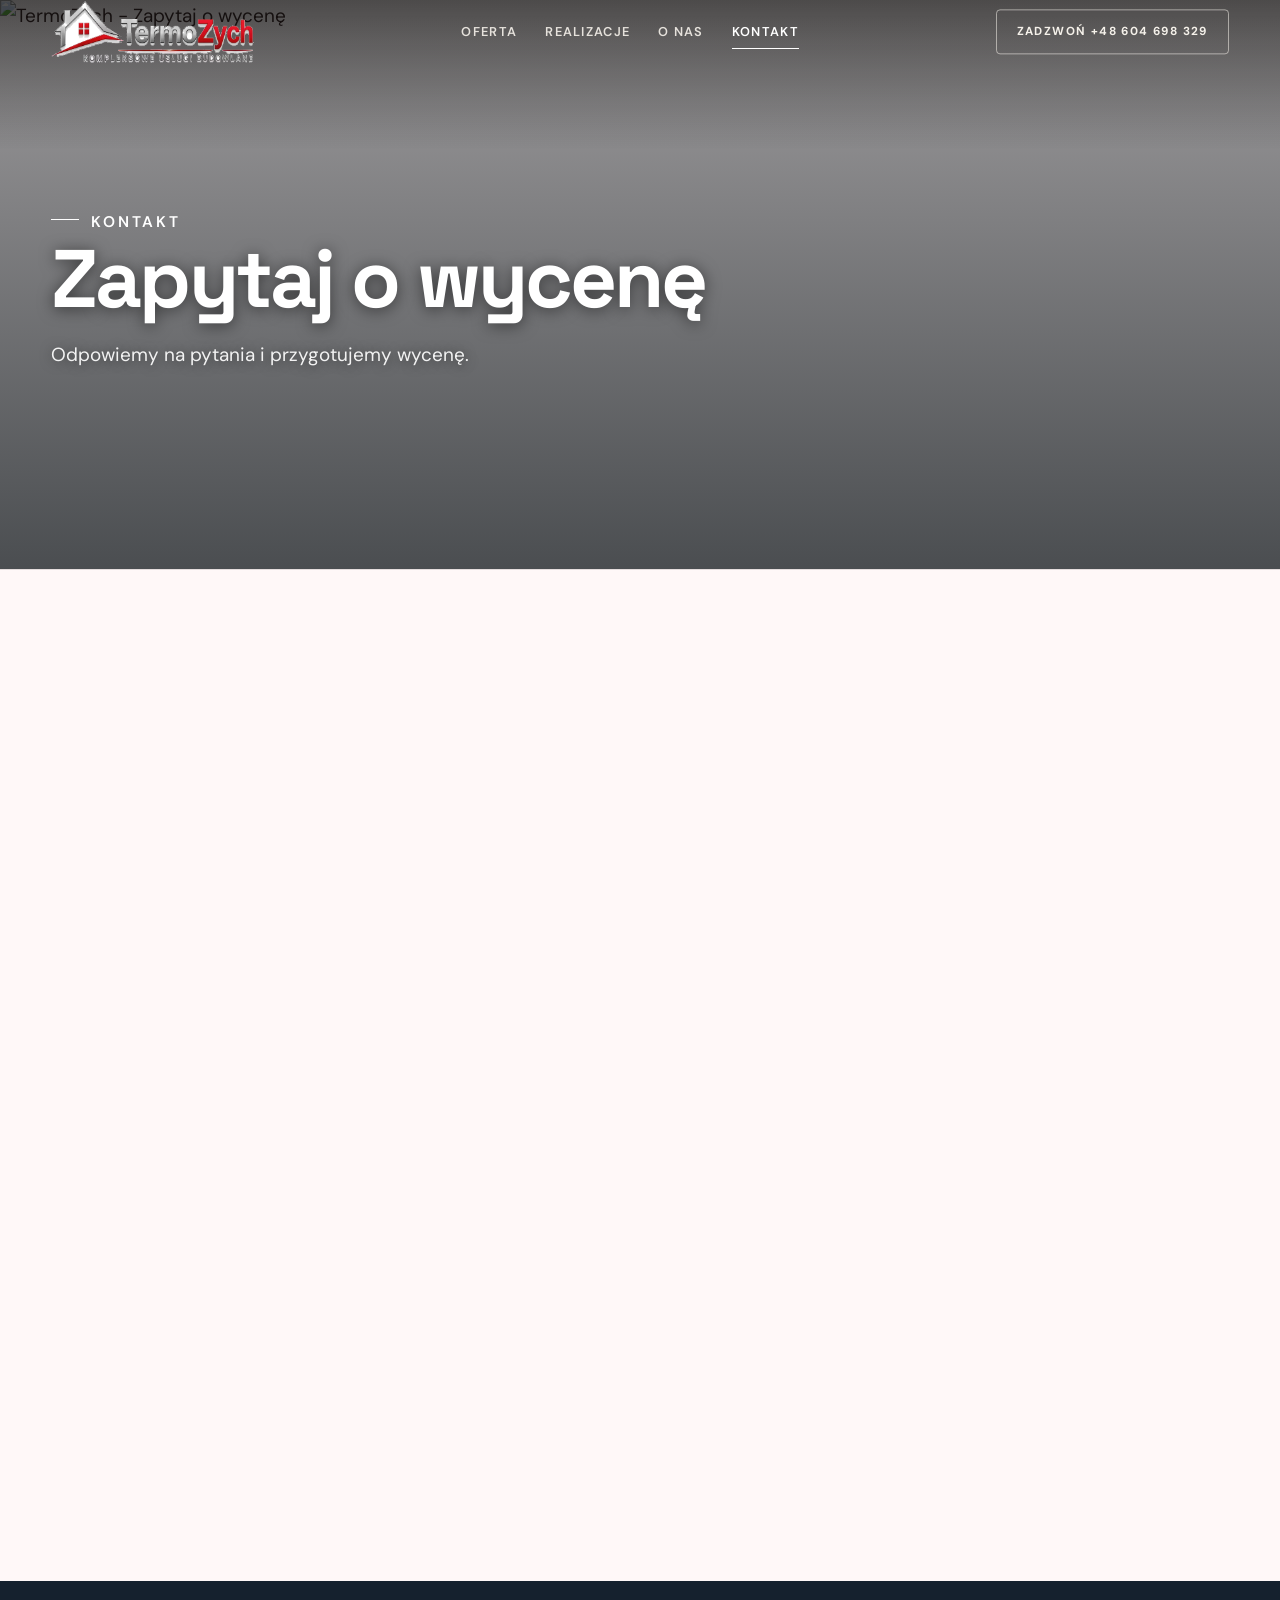
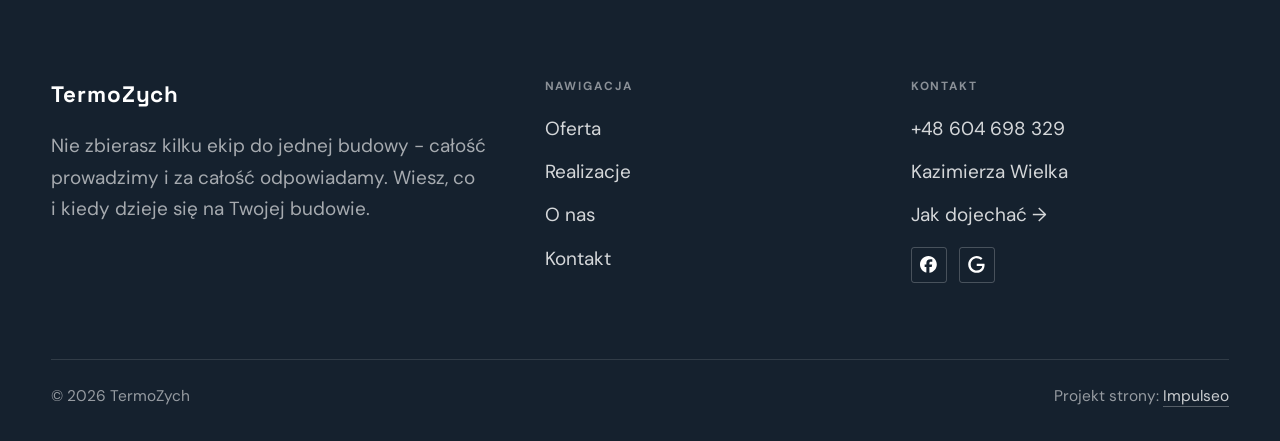
==== kontakt.html @ 552ba98f "Demo TermoZych" ====
<!DOCTYPE html>
<html lang="pl">
<head>
<meta charset="UTF-8">
<meta name="viewport" content="width=device-width, initial-scale=1.0">
<title>Kontakt - TermoZych</title>
<meta name="description" content="Kontakt TermoZych - Kazimierza Wielka">
<link rel="canonical" href="https://impulseo-pl.github.io/termozych/kontakt.html">
<meta name="robots" content="noindex, nofollow">
<meta property="og:type" content="website">
<meta property="og:locale" content="pl_PL">
<meta property="og:site_name" content="TermoZych">
<meta property="og:title" content="Kontakt - TermoZych">
<meta property="og:description" content="Kontakt TermoZych - Kazimierza Wielka">
<meta property="og:url" content="https://impulseo-pl.github.io/termozych/kontakt.html">
<meta property="og:image" content="https://impulseo-pl.github.io/termozych/img/og.jpg">
<meta property="og:image:width" content="1200">
<meta property="og:image:height" content="630">
<meta name="twitter:card" content="summary_large_image">
<link rel="preconnect" href="https://fonts.googleapis.com">
<link rel="preconnect" href="https://fonts.gstatic.com" crossorigin>
<link href="https://fonts.googleapis.com/css2?family=Space+Grotesk:wght@500;600;700&family=DM+Sans:opsz,wght@9..40,400;9..40,500;9..40,600&display=swap" rel="stylesheet">
<link rel="stylesheet" href="assets/styles.css?v=c5042e9d">
</head>
<body>

<header class="nav">
  <div class="wrap nav-inner">
    <a class="brand brand-has-logo" href="index.html"><img class="brand-logo" src="img/logo.png" alt="TermoZych" width="648" height="203" decoding="async"></a>
    <nav class="nav-links">
      <a href="oferta.html">Oferta</a>
      <a href="realizacje.html">Realizacje</a>
      <a href="o-nas.html">O nas</a>
      <a href="kontakt.html" class="active" aria-current="page">Kontakt</a>
      <a href="tel:+48604698329" class="btn btn-accent">Zadzwoń +48 604 698 329</a>
    </nav>
    <button class="nav-toggle" aria-label="Menu"><span></span><span></span><span></span></button>
  </div>
</header>

<main>
<section class="pagehead">
  <img src="img/g5.jpg" alt="TermoZych - Zapytaj o wycenę" width="1600" height="1066" decoding="async">
  <div class="wrap">
    <span class="eyebrow">Kontakt</span>
    <h1>Zapytaj o wycenę</h1>
    <p>Odpowiemy na pytania i przygotujemy wycenę.</p>
  </div>
</section>
<section>
  <div class="wrap contact-grid">
    <div class="reveal">
      <span class="eyebrow">Dane kontaktowe</span>
      <h2 style="margin:var(--space-4) 0 var(--space-6)">TermoZych</h2>
      <div class="info-list">
        <div class="info-row"><div class="ic"><svg class="ico-tel" width="16" height="16" viewBox="0 0 24 24" fill="none" aria-hidden="true"><path d="M6.6 10.8a15.5 15.5 0 0 0 6.6 6.6l2.2-2.2a1 1 0 0 1 1-.24 11.4 11.4 0 0 0 3.6.58 1 1 0 0 1 1 1V20a1 1 0 0 1-1 1A17 17 0 0 1 3 4a1 1 0 0 1 1-1h3.5a1 1 0 0 1 1 1c0 1.25.2 2.46.58 3.6a1 1 0 0 1-.25 1l-2.23 2.2Z" fill="currentColor"/></svg></div><div><div class="lbl">Telefon</div><a class="val" href="tel:+48604698329">+48 604 698 329</a></div></div>
        <div class="info-row"><div class="ic"><svg class="ico-pin" width="16" height="16" viewBox="0 0 24 24" fill="none" aria-hidden="true"><path d="M12 21s7-6.1 7-11.5A7 7 0 0 0 5 9.5C5 14.9 12 21 12 21Z" stroke="currentColor" stroke-width="1.6" fill="none"/><circle cx="12" cy="9.5" r="2.4" fill="currentColor"/></svg></div><div><div class="lbl">Adres</div><div class="val">Kazimierza Wielka</div></div></div>
      </div>
    </div>
    <div class="reveal">
      <div class="form">
        <h3 style="margin-bottom:var(--space-4)">Najszybciej telefonicznie</h3>
        <p class="muted" style="margin-bottom:var(--space-5)">Zadzwoń, opisz pomysł, a my powiemy, co i jak. Bez zobowiązań.</p>
        <a href="tel:+48604698329" class="btn btn-accent" style="justify-content:center">Zadzwoń: +48 604 698 329 <span class="arr">→</span></a>
      </div>
    </div>
  </div>
</section>
<section style="padding-top:0">
  <div class="wrap reveal">
    <iframe class="map" title="TermoZych - Kazimierza Wielka" src="https://maps.google.com/maps?q=50.1900952%2C20.5107525&z=15&output=embed" loading="lazy" referrerpolicy="no-referrer-when-downgrade"></iframe>
  </div>
</section>
</main>

<footer>
  <div class="wrap">
    <div class="foot-grid">
      <div class="foot-brand">
        <div class="name">TermoZych</div>
        <p>Nie zbierasz kilku ekip do jednej budowy - całość prowadzimy i za całość odpowiadamy. Wiesz, co i kiedy dzieje się na Twojej budowie.</p>
      </div>
      <div class="foot-col">
        <h4>Nawigacja</h4>
        <a href="oferta.html">Oferta</a>
        <a href="realizacje.html">Realizacje</a>
        <a href="o-nas.html">O nas</a>
        <a href="kontakt.html">Kontakt</a>
      </div>
      <div class="foot-col">
        <h4>Kontakt</h4>
        <a href="tel:+48604698329">+48 604 698 329</a>
        <p>Kazimierza Wielka</p>
        <a href="https://www.google.com/maps/place/TermoZych/@50.1890896,20.5115099,3062m/data=!3m1!1e3!4m6!3m5!1s0x4717cdb3e1bffe65:0x24040f23c51eea07!8m2!3d50.1900952!4d20.5107525!16s%2Fg%2F11z6blmck5" target="_blank" rel="noopener">Jak dojechać →</a>
      <div class="foot-soc">
        <a class="soc" href="https://www.facebook.com/profile.php?id=61560573417914" target="_blank" rel="noopener" aria-label="Facebook - TermoZych"><svg viewBox="0 0 24 24" aria-hidden="true" focusable="false"><path d="M9.101 23.691v-7.98H6.627v-3.667h2.474v-1.58c0-4.085 1.848-5.978 5.858-5.978.401 0 .955.042 1.468.103a8.68 8.68 0 0 1 1.141.195v3.325a8.623 8.623 0 0 0-.653-.036 26.805 26.805 0 0 0-.733-.009c-.707 0-1.259.096-1.675.309a1.686 1.686 0 0 0-.679.622c-.258.42-.374.995-.374 1.752v1.297h3.919l-.386 2.103-.287 1.564h-3.246v8.245C19.396 23.238 24 18.179 24 12.044c0-6.627-5.373-12-12-12s-12 5.373-12 12c0 5.628 3.874 10.35 9.101 11.647Z" fill="currentColor"/></svg></a>
        <a class="soc" href="https://www.google.com/maps/place/TermoZych/@50.1890896,20.5115099,3062m/data=!3m1!1e3!4m6!3m5!1s0x4717cdb3e1bffe65:0x24040f23c51eea07!8m2!3d50.1900952!4d20.5107525!16s%2Fg%2F11z6blmck5" target="_blank" rel="noopener" aria-label="Google - TermoZych"><svg viewBox="0 0 24 24" aria-hidden="true" focusable="false"><path d="M12.48 10.92v3.28h7.84c-.24 1.84-.853 3.187-1.787 4.133-1.147 1.147-2.933 2.4-6.053 2.4-4.827 0-8.6-3.893-8.6-8.72s3.773-8.72 8.6-8.72c2.6 0 4.507 1.027 5.907 2.347l2.307-2.307C18.747 1.44 16.133 0 12.48 0 5.867 0 .307 5.387.307 12s5.56 12 12.173 12c3.573 0 6.267-1.173 8.373-3.36 2.16-2.16 2.84-5.213 2.84-7.667 0-.76-.053-1.467-.173-2.053H12.48z" fill="currentColor"/></svg></a>
      </div>
      </div>
    </div>
    <div class="foot-bot">
      <span>© 2026 TermoZych</span>
      <span>Projekt strony: <a class="foot-credit" href="https://impulseo.pl" target="_blank" rel="noopener">Impulseo</a></span>
    </div>
  </div>
</footer>
<div class="sticky-call"><a class="sc-call" href="tel:+48604698329"><svg class="ico-tel" width="16" height="16" viewBox="0 0 24 24" fill="none" aria-hidden="true"><path d="M6.6 10.8a15.5 15.5 0 0 0 6.6 6.6l2.2-2.2a1 1 0 0 1 1-.24 11.4 11.4 0 0 0 3.6.58 1 1 0 0 1 1 1V20a1 1 0 0 1-1 1A17 17 0 0 1 3 4a1 1 0 0 1 1-1h3.5a1 1 0 0 1 1 1c0 1.25.2 2.46.58 3.6a1 1 0 0 1-.25 1l-2.23 2.2Z" fill="currentColor"/></svg> Zadzwoń</a><a class="sc-quote" href="kontakt.html">Zadzwoń: +48 604 698 329</a></div>
<div class="demo-wazne" data-do="2026-11-16" data-cykl="3" hidden><svg class="dw-ico" width="13" height="13" viewBox="0 0 24 24" fill="none" aria-hidden="true"><circle cx="12" cy="12" r="8.6" stroke="currentColor" stroke-width="1.8"/><path d="M12 7.2V12l3.3 2" stroke="currentColor" stroke-width="1.8" stroke-linecap="round"/></svg><span class="dw-txt"></span></div>

<script src="assets/main.js"></script>
</body>
</html>
---- assets/styles.css ----
/* ============================================================
   STOLBASZ — premium, architektoniczny B2B fit-out
   Jasna paleta, zero brązu. System wg premium-web-craft.
   Projekt strony: Impulseo (impulseo.pl)
   ============================================================ */

:root{
  /* PALETA — jasna, architektoniczna, chłodna */
  --paper:#F4F6F8;          /* główne tło */
  --paper-2:#E7EBEF;        /* sekcje alternatywne (chłodny jasny szary) */
  --paper-3:#E7EBEF;        /* delikatne wypełnienia */
  --ink:#15212E;            /* tekst główny — chłodny grafit */
  --ink-soft:#243443;       /* nagłówki drugorzędne */
  --muted:#6B7785;          /* tekst poboczny */
  --line:rgba(21,33,46,.12);/* hairline */
  --accent:#E8A317;         /* stonowany petrol-slate — jedyny akcent */
  --accent-d:#C9870C;
  --accent-soft:rgba(232,163,23,.10);
  --dark:#15212E;           /* sekcje ciemne (stopka/CTA) */

  /* HOVER ZDJĘĆ — JEDEN standard dla całego silnika (decyzja K. 04.08.2026, artefakt z wariantami).
     AKTUALNE (K.+Szymon 09.08.2026, wybór z artefaktu 6 wariantów): zoom 1.05 przy 1.4s -
     przy tak długim czasie mocniejszy kadr NIE skacze, tylko „oddycha". Poprzedni standard
     (1.02 / .55s z 04.08) odbierany jako dynamiczny i szybki.
     Spoczynek lekko przygaszony, ale TYLKO tam, gdzie jest mysz (@media hover:hover) —
     na telefonie zdjęcia zostają w pełnej jasności. */
  --img-zoom:1.05;                   /* K.+Szymon 09.08: wariant F z artefaktu porównawczego */
  --img-rest:brightness(.95) saturate(.99);
  --img-hot:brightness(1.06) saturate(1.05);
  --img-dur:1.4s;                    /* K.+Szymon 09.08 (wariant F): powoli = elegancko */
  --img-ease:cubic-bezier(.16,.84,.44,1);  /* miękki ogon, efekt „oddychania" */

  /* ODSTĘPY — skala 4/8 */
  --space-1:4px; --space-2:8px; --space-3:12px; --space-4:16px; --space-5:24px;
  --space-6:32px; --space-7:48px; --space-8:64px; --space-9:96px; --space-10:128px;

  /* TYPOGRAFIA — fluid clamp() (skala podbita 16.07.2026: większe, czytelniejsze litery — uwaga Adama) */
  --text-sm:clamp(.9rem,.87rem + .12vw,1rem);
  --text-base:clamp(1.08rem,1.04rem + .18vw,1.2rem);
  --text-lg:clamp(1.24rem,1.15rem + .34vw,1.44rem);
  --text-h3:clamp(1.34rem,1.22rem + .55vw,1.66rem);
  --text-h2:clamp(2.1rem,1.66rem + 2.1vw,3.1rem);
  --text-h1:clamp(2.9rem,2.1rem + 4vw,5.1rem);

  /* PROMIENIE — architektoniczne, raczej ostre */
  --r-sm:3px; --r-md:6px; --r-lg:10px;

  /* RUCH */
  --ease:cubic-bezier(.25,.46,.45,.94); --dur:.24s;

  /* CIENIE — miękkie, warstwowe */
  --sh-sm:0 1px 2px rgba(16,24,32,.04), 0 2px 8px rgba(16,24,32,.05);
  --sh-md:0 2px 6px rgba(16,24,32,.05), 0 12px 28px -8px rgba(16,24,32,.12);
  --sh-lg:0 6px 14px rgba(16,24,32,.07), 0 26px 56px -18px rgba(16,24,32,.22);

  --hairline:1px solid var(--line);

  --font-display:'Space Grotesk','Inter',sans-serif;
  --font-body:'DM Sans','Inter',sans-serif;
}

*{box-sizing:border-box;margin:0;padding:0}
html{scroll-behavior:smooth}
body{
  font-family:var(--font-body);
  font-size:var(--text-base);
  line-height:1.65;
  color:var(--ink);
  background:var(--paper);
  -webkit-font-smoothing:antialiased;
  text-rendering:optimizeLegibility;
}
img{max-width:100%;height:auto;display:block}  /* height:auto = width/height z atrybutów trzyma proporcje (TOP#12) */
a{color:inherit;text-decoration:none}

.wrap{width:min(92%,1180px);margin-inline:auto}
section{padding-block:clamp(52px,6.5vw,96px)}

h1,h2,h3{font-family:var(--font-display);font-weight:700;line-height:1.08;letter-spacing:-.02em;color:var(--ink)}
h1{font-size:var(--text-h1);letter-spacing:-.035em}
h2{font-size:var(--text-h2);letter-spacing:-.025em}
h3{font-size:var(--text-h3)}
/* MIARA — długość wiersza. WCAG 2.2 SC 1.4.8: max 80 znaków; Butterick: 45–90.
   68ch daje realnie 72–78 znaków polskiego tekstu, czyli z zapasem pod granicą.
   Wcześniej limit miał TYLKO <p> — <li>, <blockquote> i <dd> nie miały żadnego,
   i to jedyny powód, dla którego 23 bloki na dwóch oddanych stronach jadą po
   83–106 znaków w wierszu (pomiar 07.08.2026, bramka `miara`).
   ⚠️ Listy i definicje ograniczamy TYLKO bez klasy: `ul`/`ol` z klasą to u nas
   układ (siatki kafli, menu), a nie tekst ciągły — tam miarę wyznacza układ. */
/* 60ch, nie 68ch (K. 10.08): po zmianie fontów na węższe kroje (DM Sans i spółka)
   w 68ch mieściło się ~90 znaków - bramka pikselowa słusznie zgłaszała przekroczenie
   granicy 80. Pomiar na żywej przeglądarce: 60ch = 90 znaków, 53ch = ~78 znaków, czyli normę WCAG 1.4.8. */
:root{ --miara:53ch }
p{max-width:min(100%,var(--miara))}
blockquote,
ul:not([class])>li, ol:not([class])>li,
dl:not([class])>dd{max-width:min(100%,var(--miara))}

/* ⚠️ Świadomie BEZ wyjątku `.tile p,.card p,.svc p{max-width:none}`, choć nasuwa się sam:
   te akapity BYŁY już ograniczone (stare `p{max-width:65ch}`), więc „wyjątek" nie odblokowałby
   niczego nowego — tylko ROZLUŹNIŁ stan sprzed zmiany na wszystkich demach naraz.
   `figcaption` żadna z reguł wyżej nie dotyczy, więc też nie potrzebuje zwolnienia. */

/* ŁAMANIE. `balance` wyrównuje długości wierszy w nagłówku, `pretty` pilnuje ostatniego
   wiersza akapitu, żeby nie został w nim jeden wyraz. Obsługiwane od Chrome 117 /
   Safari 17.5; starsze przeglądarki po prostu ignorują tę własność.
   `text-wrap:pretty` nie występowało dotąd ANI RAZ w silniku ani w repo klientów. */
h1,h2,h3,.lead,.lede{text-wrap:balance}
p,li,blockquote,dd{text-wrap:pretty}

.eyebrow{
  font-family:var(--font-body);
  font-size:var(--text-sm);
  font-weight:600;
  letter-spacing:.18em;
  text-transform:uppercase;
  color:var(--accent);
  display:inline-flex;align-items:center;gap:var(--space-3);
}
/* flex:none + margin-top = kreska trzyma się PIERWSZEJ linii. Wcześniej align-items:center
   centrowało ją względem całego bloku i przy zawinięciu (długi kicker typu
   „…WNĘTRZ · LESZNO · OD 2019") druga linia lądowała z brzydkim wcięciem. */
.eyebrow{align-items:flex-start}
.eyebrow>*,.eyebrow{text-wrap:balance}   /* dlugi kicker lamal sie na sierote typu samo „2019" w drugiej linii */
.eyebrow::before{content:"";width:28px;height:1px;background:var(--accent);display:inline-block;flex:none;margin-top:.62em}

.muted{color:var(--muted)}
.lead{font-size:var(--text-lg);line-height:1.55;color:var(--ink-soft);max-width:50ch}

/* ---------- BUTTONS ---------- */
.btn{
  display:inline-flex;align-items:center;gap:var(--space-2);
  font-weight:600;font-size:var(--text-sm);letter-spacing:.02em;
  padding:var(--space-4) var(--space-6);
  border-radius:var(--r-sm);
  transition:transform var(--dur) var(--ease),box-shadow var(--dur) var(--ease),background var(--dur) var(--ease);
  cursor:pointer;border:1px solid transparent;
}
.btn-accent{background:var(--accent);color:#fff;box-shadow:var(--sh-sm)}
.btn-accent:hover{background:var(--accent-d);transform:translateY(-2px);box-shadow:var(--sh-md)}
.btn-accent:active{transform:translateY(0);box-shadow:var(--sh-sm)}
.btn-ghost{background:transparent;color:var(--ink);border-color:var(--line)}
.btn-ghost:hover{border-color:var(--accent);color:var(--accent);transform:translateY(-2px)}
.btn-light{background:#fff;color:var(--ink);box-shadow:var(--sh-sm)}
.btn-light:hover{transform:translateY(-2px);box-shadow:var(--sh-md)}
.btn .arr{transition:transform var(--dur) var(--ease)}
.btn:hover .arr{transform:translateX(4px)}

/* ---------- NAV ---------- */
.nav{
  position:sticky;top:0;z-index:50;
  background:color-mix(in srgb,var(--paper) 88%,transparent);
  backdrop-filter:saturate(140%) blur(10px);
  border-bottom:var(--hairline);
}
.nav-inner{display:flex;align-items:center;justify-content:space-between;gap:var(--space-5);height:72px}
/* ANTY-NACHODZENIE (K. 05.08.2026): długa nazwa firmy + przycisk z pełnym numerem nie mieściły się w pasku
   i flex ściskał linki PONIŻEJ ich treści - "Kontakt" wchodził na ramkę "Zadzwoń +48 ...". Teraz ustępuje
   nazwa marki (skrót wielokropkiem), a menu i przycisk nigdy się nie kurczą ani nie zachodzą na siebie. */
.brand{display:flex;flex-direction:column;line-height:1;min-width:0;flex:0 1 auto}
.brand .name{font-family:var(--font-display);font-weight:800;font-size:1.35rem;letter-spacing:.04em;white-space:nowrap;overflow:hidden;text-overflow:ellipsis}
.brand .sub{font-size:.62rem;letter-spacing:.34em;text-transform:uppercase;color:var(--muted);margin-top:5px;white-space:nowrap;overflow:hidden;text-overflow:ellipsis}
.nav-links{display:flex;align-items:center;gap:var(--space-6);flex:0 0 auto}
.nav-links a{font-size:var(--text-sm);font-weight:500;color:var(--ink-soft);position:relative;padding-block:4px;white-space:nowrap;transition:color var(--dur) var(--ease)}
.nav-links a::after{content:"";position:absolute;left:0;bottom:0;width:0;height:1.5px;background:var(--accent);transition:width var(--dur) var(--ease)}
.nav-links a:hover,.nav-links a.active{color:var(--ink)}
.nav-links a:hover::after,.nav-links a.active::after{width:100%}
.nav-links .btn{padding:var(--space-2) var(--space-5)}
/* przyciski w nav: właściwy kolor (przebij .nav-links a) + bez podkreślenia */
.nav-links a.btn-accent{color:#fff}
.nav-links a.btn-ghost,.nav-links a.btn-light{color:var(--ink)}
/* CTA w pasku: NIE podkreślenie spod linków menu, ale ten sam przelatujący błysk,
   co na wszystkich innych przyciskach (zgłoszenie K. 13.08.2026 - „na hero jest efekt
   światła przechodzącego przez przycisk, na navbarze go nie ma, a mają być identyczne").
   Reguła `.nav-links a::after` jest silniejsza od `.btn::after`, więc trzeba jej
   geometrię wyzerować i wpisać połysk z nazwy - samo `display:none` gasiło efekt. */
.nav-links a.btn::after{
  display:block;content:"";position:absolute;inset:0;z-index:-1;pointer-events:none;
  width:auto;height:auto;border-radius:inherit;   /* kasuje geometrię podkreślenia (width:0;height:1.5px) */
  background:linear-gradient(100deg,transparent 32%,rgba(255,255,255,.20) 50%,transparent 68%);
  translate:-120% 0}
@media (prefers-reduced-motion:no-preference){
  .nav-links a.btn:hover::after{translate:120% 0;transition:translate .75s var(--mt-ease,cubic-bezier(.16,.84,.44,1))}
}
.nav-toggle{display:none;background:none;border:none;cursor:pointer;flex-direction:column;gap:5px;padding:8px}
.nav-toggle span{width:24px;height:2px;background:var(--ink);transition:var(--dur)}
/* Ciasny zakres MIĘDZY menu mobilnym a pełnym pulpitem: zbijamy odstępy i nazwę marki,
   żeby wszystko zmieściło się naturalnie, zanim w ogóle dojdzie do skracania wielokropkiem. */
@media(max-width:1280px) and (min-width:921px){
  .nav-links{gap:var(--space-4)}
  .nav-links .btn{padding:var(--space-2) var(--space-4)}
  .brand .name{font-size:1.15rem}
}

/* ---------- HERO (split) ---------- */
.hero{position:relative;overflow:hidden;border-bottom:var(--hairline)}
.hero-grid{display:grid;grid-template-columns:1.05fr .95fr;gap:clamp(24px,4vw,60px);align-items:center;
  padding-block:clamp(36px,4.5vw,64px)}
.hero-copy .eyebrow{margin-bottom:var(--space-5)}
.hero-copy h1{margin-bottom:var(--space-5)}
.hero-copy .lead{margin-bottom:var(--space-7)}
.hero-actions{display:flex;flex-wrap:wrap;gap:var(--space-4)}
.hero-art{position:relative;aspect-ratio:4/3;border-radius:var(--r-lg);overflow:hidden;box-shadow:var(--sh-lg)}
.hero-art img{width:100%;height:100%;object-fit:cover}
.hero-art::after{content:"";position:absolute;inset:0;background:linear-gradient(180deg,transparent 55%,rgba(18,24,28,.28))}
.hero-badge{position:absolute;left:var(--space-5);bottom:var(--space-5);z-index:2;
  background:rgba(252,252,251,.94);backdrop-filter:blur(4px);
  border-radius:var(--r-md);padding:var(--space-4) var(--space-5);box-shadow:var(--sh-md);max-width:78%}
.hero-badge strong{display:block;font-family:var(--font-display);font-size:1rem;letter-spacing:-.01em}
.hero-badge span{font-size:var(--text-sm);color:var(--muted)}

/* ---------- HERO duży / kinowy (strona główna) ---------- */
.hero-cine{position:relative;min-height:clamp(560px,82vh,840px);min-height:clamp(560px,82svh,840px);display:flex;align-items:center;overflow:hidden;border-bottom:var(--hairline)}
.hero-cine>img{position:absolute;inset:0;width:100%;height:100%;object-fit:cover;z-index:0}
.hero-cine::after{content:"";position:absolute;inset:0;z-index:1;
  background:linear-gradient(95deg,rgba(13,18,23,.86) 0%,rgba(13,18,23,.64) 32%,rgba(13,18,23,.24) 62%,rgba(13,18,23,.04) 100%)}
.hero-cine .wrap{position:relative;z-index:2;padding-block:var(--space-8)}
.hero-cine .hero-copy{max-width:660px}
.hero-cine .eyebrow{color:#fff;margin-bottom:var(--space-5)}
.hero-cine .eyebrow::before{background:#fff}
.hero-cine h1{color:#fff;margin-bottom:var(--space-5);font-size:clamp(2.9rem,2rem + 4.4vw,5.2rem);text-wrap:balance}
.hero-cine .lead{color:rgba(255,255,255,.92);max-width:48ch;margin-bottom:var(--space-7)}
.hero-cine .hero-actions{display:flex;flex-wrap:wrap;gap:var(--space-4)}
/* NISKIE OKNO (laptop z dokiem i paskami przeglądarki ma ~700-780 px wysokości widoku):
   H1 do 5.2rem + długi lead nie mieściły się i przyciski wypadały POD krawędź ekranu -
   klient widział stronę bez ani jednego CTA. Skalujemy w dół, zamiast przycinać treść. */
@media(min-width:821px) and (max-height:820px){
  .hero-cine{min-height:clamp(520px,94svh,780px)}
  .hero-cine .wrap{padding-block:var(--space-6)}
  .hero-cine h1{font-size:clamp(2.2rem,1.5rem + 2.6vw,3.6rem);margin-bottom:var(--space-4)}
  .hero-cine .eyebrow{margin-bottom:var(--space-4)}
  .hero-cine .lead{margin-bottom:var(--space-5);max-width:44ch}
}
@media(max-width:680px){
  .hero-cine{min-height:clamp(520px,76vh,640px);min-height:clamp(520px,76svh,640px);align-items:flex-end}
  .hero-cine::after{background:linear-gradient(0deg,rgba(13,18,23,.9) 6%,rgba(13,18,23,.45) 55%,rgba(13,18,23,.25) 100%)}
  .hero-cine .wrap{padding-bottom:var(--space-9)}
  /* TELEFON (~90% oglądających): lead potrafił zająć 8 linii i zepchnąć CTA poza pierwszy ekran.
     Zwężamy interlinię i skalę - treści nie ucinamy, bo to ona sprzedaje. */
  .hero-cine .lead{font-size:.98rem;line-height:1.5;margin-bottom:var(--space-5)}
  .hero-cine .eyebrow{font-size:.72rem;letter-spacing:.13em;margin-bottom:var(--space-4)}
  .hero-cine .eyebrow::before{width:20px}
  .hero-cine h1{margin-bottom:var(--space-4)}
}

/* full-bleed hero variant (podstrony) */
.pagehead{position:relative;min-height:46vh;min-height:46svh;display:flex;align-items:flex-end;overflow:hidden;border-bottom:var(--hairline)}
.pagehead img{position:absolute;inset:0;width:100%;height:100%;object-fit:cover}
/* 10.08.2026 (decyzja K.): mocniejsze przyciemnienie + cień pod tekstem. Bramka mierzyła na
   nagłówkach podstron 3,38-3,43:1 przy wymaganych 4,5 — jasne zdjęcie (hala, śnieg, niebo)
   podchodziło pod biały tekst. Zdjęcia klientów są różne, więc kontrast musi dawać WARSTWA,
   a nie szczęśliwy dobór kadru. */
.pagehead::after{content:"";position:absolute;inset:0;background:linear-gradient(180deg,rgba(18,24,28,.40),rgba(18,24,28,.76))}
.pagehead .wrap{position:relative;z-index:2;padding-block:var(--space-9);color:#fff}
.pagehead h1{color:#fff;max-width:18ch;text-shadow:0 2px 16px rgba(0,0,0,.55)}
.pagehead .eyebrow{color:#fff}
.pagehead .eyebrow::before{background:#fff}
.pagehead p{color:rgba(255,255,255,.92);margin-top:var(--space-4);max-width:54ch;text-shadow:0 1px 12px rgba(0,0,0,.5)}

/* ---------- STRIP (pasek skrótów / liczby) ---------- */
.strip{background:var(--dark);color:#fff}
/* PASEK HASEŁ — standard 04.08.2026 (decyzja K.): 5 haseł w JEDNYM rzędzie, tekst WYŚRODKOWANY,
   węższe marginesy boczne niż reszta strony (pasek ma iść szerzej), równe wysokości kolumn. */
.strip .wrap{width:min(96%,1440px);display:grid;grid-template-columns:repeat(5,1fr);
  gap:var(--space-5);padding-block:var(--space-7);align-items:stretch}
.strip .item .k{font-family:var(--font-display);font-size:clamp(1.05rem,.82rem + .85vw,1.55rem);
  font-weight:800;letter-spacing:-.02em;color:#fff;line-height:1.18;text-wrap:balance}
.strip .item .v{font-size:var(--text-sm);color:rgba(255,255,255,.66);margin-top:var(--space-2);line-height:1.4}
.strip .item{border-left:2px solid var(--accent);padding-inline:var(--space-4);
  text-align:center;display:flex;flex-direction:column;justify-content:center}
/* liczba kolumn = liczba haseł, żeby ostatnie nie zostawało samo w drugim rzędzie.
   Klasę n-N nadaje multipage.py; domyślnie (bez klasy) pasek jest 5-kolumnowy. */
.strip.n-2 .wrap{grid-template-columns:repeat(2,1fr)}
.strip.n-3 .wrap{grid-template-columns:repeat(3,1fr)}
.strip.n-4 .wrap{grid-template-columns:repeat(4,1fr);gap:var(--space-6)}
.strip.n-4 .item .k{font-size:clamp(1.3rem,1rem + 1.1vw,2rem)}
.strip.n-6 .wrap{grid-template-columns:repeat(6,1fr);gap:var(--space-4)}
.strip.n-6 .item .k{font-size:clamp(.98rem,.8rem + .7vw,1.35rem)}
/* równe łamanie: zamiast "długa linia + jedno słowo" obie linie zbliżonej długości */
.strip .item .k{text-wrap:balance}

/* ---------- SECTION HEAD ---------- */
.head{max-width:48rem;margin-bottom:var(--space-8)}
.head.center{margin-inline:auto;text-align:center}
.head .eyebrow{margin-bottom:var(--space-4)}
.head h2{margin-bottom:var(--space-4)}
.head p{color:var(--muted);font-size:var(--text-lg);line-height:1.55}
.head.center p{margin-inline:auto}

/* ---------- INTRO SPLIT ---------- */
.split{display:grid;grid-template-columns:.92fr 1.08fr;gap:clamp(28px,5vw,80px);align-items:center}
.split.rev{grid-template-columns:1.08fr .92fr}
.split.rev .split-art{order:-1}
.split-art{position:relative;aspect-ratio:5/4;border-radius:var(--r-lg);overflow:hidden;box-shadow:var(--sh-lg)}
.split-art img{width:100%;height:100%;object-fit:cover}
.split-copy h2{margin-bottom:var(--space-5)}
.split-copy p+p{margin-top:var(--space-4)}
.split-copy .btn{margin-top:var(--space-6)}

/* ---------- SERVICES (zakres) ---------- */
.svc-grid{display:grid;grid-template-columns:repeat(auto-fit,minmax(280px,1fr));gap:var(--space-5)}
.svc{background:#fff;border:var(--hairline);border-radius:var(--r-md);padding:var(--space-7) var(--space-6);
  transition:transform var(--dur) var(--ease),box-shadow var(--dur) var(--ease),border-color var(--dur) var(--ease);
  position:relative;overflow:hidden}
.svc::before{content:"";position:absolute;left:0;top:0;width:3px;height:0;background:var(--accent);transition:height var(--dur) var(--ease)}
.svc:hover{transform:translateY(-4px);box-shadow:var(--sh-md);border-color:transparent}
.svc:hover::before{height:100%}
.svc .ic{font-family:var(--font-display);font-size:.8rem;font-weight:700;letter-spacing:.12em;color:var(--accent);margin-bottom:var(--space-4)}
.svc h3{margin-bottom:var(--space-3);font-size:1.22rem}
.svc p{color:var(--muted);font-size:var(--text-base);line-height:1.6}

/* big detailed service rows */
.svc-row{display:grid;grid-template-columns:.8fr 1.2fr;gap:clamp(20px,4vw,60px);align-items:center;padding-block:var(--space-8)}
.svc-row+.svc-row{border-top:var(--hairline)}
.svc-row.rev{grid-template-columns:1.2fr .8fr}
/* Naprzemienny układ wierszy oferty: co drugi wiersz ma zdjęcie po PRAWEJ.
   Było `order:-1` — martwy kod, bo zdjęcie i tak jest pierwszym dzieckiem w HTML,
   więc wszystkie wiersze wyglądały identycznie (zdjęcie zawsze z lewej), a `rev`
   zmieniało tylko szerokość kolumn. Znalezione 29.07.2026 przy różnicowaniu kierunków
   animacji (pomiar pozycji: art.mid 390/502 przy row.mid 756 — zawsze lewa strona). */
.svc-row.rev .svc-row-art{order:2}
.svc-row-art{aspect-ratio:4/3;border-radius:var(--r-md);overflow:hidden;box-shadow:var(--sh-md)}
.svc-row-art img{width:100%;height:100%;object-fit:cover}
.svc-row h3{font-size:1.5rem;margin-bottom:var(--space-4)}
.svc-row .num{font-family:var(--font-display);font-size:.85rem;font-weight:700;letter-spacing:.14em;color:var(--accent);display:block;margin-bottom:var(--space-3)}
.svc-row ul{list-style:none;margin-top:var(--space-4);display:flex;flex-direction:column;gap:var(--space-2)}
.svc-row li{position:relative;padding-left:var(--space-5);color:var(--muted);font-size:var(--text-base)}
.svc-row li::before{content:"";position:absolute;left:0;top:.62em;width:8px;height:1px;background:var(--accent)}

/* ---------- GALLERY (realizacje) ---------- */
.gallery{display:grid;grid-template-columns:repeat(12,1fr);gap:var(--space-4);grid-auto-rows:200px}
/* GALERIA MASONRY — pionowe zdjęcia (portrety beauty/wellness) bez przycinania: kolumny, height auto */
.gallery-masonry{column-count:3;column-gap:var(--space-4)}
@media(max-width:900px){.gallery-masonry{column-count:2}}
@media(max-width:560px){.gallery-masonry{column-count:1}}
.gallery-masonry .m-tile{break-inside:avoid;margin:0 0 var(--space-4);padding:0;position:relative;overflow:hidden;border-radius:var(--r-md);border:1px solid var(--line)}
.gallery-masonry .m-tile img{width:100%;height:auto;display:block}
.gallery-masonry .m-tile .cap{position:absolute;left:0;right:0;bottom:0;padding:var(--space-4);color:#fff;background:linear-gradient(0deg,rgba(0,0,0,.55),transparent);font-size:var(--text-sm)}
.gallery-masonry .m-tile .cap small{display:block;font-weight:400;opacity:.78;letter-spacing:.04em;text-transform:uppercase;font-size:.66rem;margin-top:3px}
.tile{position:relative;overflow:hidden;border-radius:var(--r-md);box-shadow:var(--sh-sm);
  transition:transform var(--dur) var(--ease),box-shadow var(--dur) var(--ease)}
.tile img{width:100%;height:100%;object-fit:cover;
  transition:transform var(--img-dur) var(--img-ease),filter var(--img-dur) var(--img-ease)}
.tile:hover{box-shadow:var(--sh-md)}
.tile .cap{position:absolute;left:0;right:0;bottom:0;padding:var(--space-5) var(--space-4) var(--space-4);
  /* mocniejszy spad + cien pod tekstem: na JASNYCH zdjeciach klienta (biale fronty, sciany)
     slaby gradient dawal kontrast ~1.5:1 zamiast wymaganych 3.6:1 (bramka wygladu, 10.08.2026) */
  background:linear-gradient(transparent 10%,rgba(18,24,28,.55) 40%,rgba(18,24,28,.88) 68%,rgba(18,24,28,.99));color:#fff;
  text-shadow:0 1px 2px rgba(0,0,0,.85),0 2px 10px rgba(0,0,0,.55);
  font-size:var(--text-sm);font-weight:600;letter-spacing:.01em;
  opacity:0;transform:translateY(8px);transition:var(--dur) var(--ease)}
.tile:hover .cap{opacity:1;transform:translateY(0)}
.tile .cap small{display:block;font-weight:400;opacity:.78;letter-spacing:.04em;text-transform:uppercase;font-size:.66rem;margin-top:3px}
/* bento spans */
.t-wide{grid-column:span 6}
.t-tall{grid-column:span 6;grid-row:span 2}
.t-std{grid-column:span 6}
.t-third{grid-column:span 4}
.t-two3{grid-column:span 8}

/* ---------- TRUST / WIARYGODNOŚĆ ---------- */
.trust{background:var(--paper-2)}
.trust-grid{display:grid;grid-template-columns:repeat(auto-fit,minmax(240px,1fr));gap:var(--space-5);margin-top:var(--space-7)}
.trust-card{background:#fff;border-radius:var(--r-md);padding:var(--space-7) var(--space-6);box-shadow:var(--sh-sm);border-top:3px solid var(--accent)}
.trust-card .big{font-family:var(--font-display);font-size:clamp(1.8rem,1.3rem + 1.6vw,2.6rem);font-weight:800;letter-spacing:-.02em;color:var(--ink);line-height:1}
.trust-card h3{font-size:1.12rem;margin:var(--space-3) 0 var(--space-2)}
.trust-card p{color:var(--muted);font-size:var(--text-base);line-height:1.55}

/* ---------- CTA band ---------- */
.cta{background:var(--dark);color:#fff;position:relative;overflow:hidden}
/* telefon w CTA: na ciemnym tle biały (domyślnie), rodziny z JASNYM tłem CTA
   nadpisują to u siebie - wcześniej kolor siedział w stylu inline i wygrywał z rodziną. */
.cta .btn-ghost-cta{color:#fff;border-color:rgba(255,255,255,.3)}
.cta .wrap{display:grid;grid-template-columns:1.4fr .6fr;gap:var(--space-7);align-items:center;position:relative;z-index:2}
.cta h2{color:#fff;max-width:20ch}
.cta p{color:rgba(255,255,255,.74);margin-top:var(--space-4)}
.cta-actions{display:flex;flex-direction:column;gap:var(--space-3);align-items:flex-start}
.cta::before{content:"";position:absolute;right:-80px;top:-80px;width:360px;height:360px;border-radius:50%;
  background:radial-gradient(circle,var(--accent-soft),transparent 70%)}

/* ---------- CONTACT ---------- */
.contact-grid{display:grid;grid-template-columns:.85fr 1.15fr;gap:clamp(28px,4vw,56px);align-items:start}
.info-list{display:flex;flex-direction:column;gap:var(--space-2)}
.info-row{display:flex;gap:var(--space-4);align-items:flex-start;padding-block:var(--space-4);border-bottom:var(--hairline)}
.info-row .ic{flex:none;width:42px;height:42px;display:grid;place-items:center;border-radius:50%;
  background:var(--accent-soft);color:var(--accent);font-size:1.05rem}
.info-row .lbl{font-size:.72rem;letter-spacing:.14em;text-transform:uppercase;color:var(--muted)}
.info-row .val{font-weight:600;font-size:var(--text-base);margin-top:2px}
.info-row a.val:hover{color:var(--accent)}
.map{border:none;border-radius:var(--r-lg);box-shadow:var(--sh-md);width:100%;height:100%;min-height:380px;filter:grayscale(.2) contrast(1.02)}
.form{background:#fff;border:var(--hairline);border-radius:var(--r-lg);padding:clamp(24px,3vw,40px);box-shadow:var(--sh-sm)}
.form .fld{margin-bottom:var(--space-5)}
.form label{display:block;font-size:var(--text-sm);font-weight:600;margin-bottom:var(--space-2)}
.form input,.form textarea{width:100%;font-family:inherit;font-size:var(--text-base);color:var(--ink);
  padding:var(--space-4);border:var(--hairline);border-radius:var(--r-sm);background:var(--paper);transition:border-color var(--dur)}
.form input:focus,.form textarea:focus{outline:none;border-color:var(--accent);background:#fff}
.form textarea{resize:vertical;min-height:120px}
.form .note{font-size:var(--text-sm);color:var(--muted);margin-top:var(--space-3)}

/* ---------- FOOTER ---------- */
footer{background:var(--dark);color:#fff;padding-block:var(--space-9) var(--space-6)}
.foot-grid{display:grid;grid-template-columns:1.4fr 1fr 1fr;gap:var(--space-7);margin-bottom:var(--space-8)}
.foot-brand .name{font-family:var(--font-display);font-weight:800;font-size:1.4rem;letter-spacing:.04em}
.foot-brand p{color:rgba(255,255,255,.62);margin-top:var(--space-4);font-size:var(--text-base);max-width:38ch}
.foot-col h4{font-size:.74rem;letter-spacing:.16em;text-transform:uppercase;color:rgba(255,255,255,.5);margin-bottom:var(--space-4)}
.foot-col a,.foot-col p{display:block;color:rgba(255,255,255,.82);font-size:var(--text-base);margin-bottom:var(--space-3)}
.foot-col a:hover{color:#fff}
.foot-bot{border-top:1px solid rgba(255,255,255,.12);padding-top:var(--space-5);display:flex;justify-content:space-between;flex-wrap:wrap;gap:var(--space-3);
  font-size:var(--text-sm);color:rgba(255,255,255,.55)}
.foot-bot a:hover{color:#fff}
/* Podpis w stopce = klikalny link do impulseo.pl (31.07.2026). Ma być WIDOCZNIE klikalny,
   ale nie krzyczeć - stąd sam kolor jaśniejszy + delikatne podkreślenie na najeździe. */
.foot-bot a.foot-credit{color:rgba(255,255,255,.78);text-decoration:none;border-bottom:1px solid rgba(255,255,255,.28)}
.foot-bot a.foot-credit:hover{color:#fff;border-bottom-color:#fff}

/* ---------- REVEAL ---------- */
.reveal{opacity:0;transform:translateY(22px);transition:opacity .6s var(--ease),transform .6s var(--ease)}
.reveal.in{opacity:1;transform:none}

/* ---------- RESPONSIVE ---------- */
@media(max-width:920px){
  .hero-grid,.split,.split.rev,.svc-row,.svc-row.rev,.cta .wrap,.contact-grid,.foot-grid{grid-template-columns:1fr}
  .split.rev .split-art,.svc-row.rev .svc-row-art{order:0}
  .hero-art{aspect-ratio:16/10;max-height:420px}
  .strip .wrap,.strip.n-2 .wrap,.strip.n-3 .wrap,.strip.n-4 .wrap,.strip.n-6 .wrap{grid-template-columns:repeat(2,1fr);gap:var(--space-6)}
  .strip .item .k,.strip.n-6 .item .k{font-size:clamp(1.3rem,1.1rem + 1vw,2rem)}
  .gallery{grid-auto-rows:180px}
  .t-wide,.t-tall,.t-std,.t-third,.t-two3{grid-column:span 6}
  .t-tall{grid-row:span 1}
  .cta-actions{flex-direction:row;flex-wrap:wrap}
  .foot-grid{gap:var(--space-6)}
}
@media(max-width:680px){
  .nav-links{position:fixed;inset:72px 0 auto 0;background:var(--paper);flex-direction:column;align-items:stretch;
    gap:0;padding:var(--space-4) 6%;border-bottom:var(--hairline);box-shadow:var(--sh-md);
    transform:translateY(-120%);transition:transform var(--dur) var(--ease)}
  .nav-links.open{transform:translateY(0)}
  .nav-links a{padding-block:var(--space-4);border-bottom:var(--hairline)}
  .nav-links .btn{margin-top:var(--space-3);justify-content:center}
  .nav-toggle{display:flex}
  .strip .wrap,.strip.n-2 .wrap,.strip.n-3 .wrap,.strip.n-4 .wrap,.strip.n-6 .wrap{grid-template-columns:1fr}
  .gallery{grid-template-columns:repeat(6,1fr)}
  .foot-grid{grid-template-columns:1fr}
}
@media(prefers-reduced-motion:reduce){
  /* audyt 09.08 TOP#14: samo skrócenie duration przy animacji INFINITE = stroboskop
     (pętla .01ms miga ekranem); iteration-count:1 gasi pętlę naprawdę. Pseudoelementy
     też - tła hero (gastro/studio) animują ::before/img, blanket na * ich nie łapał. */
  *,*::before,*::after{animation-duration:.01ms!important;animation-iteration-count:1!important;animation-delay:0s!important;transition:none!important}
  .reveal{opacity:1!important;transform:none!important}
  html{scroll-behavior:auto}
}

/* ============================================================
   PREMIUM LAYER — destylat deep-researchu branż (anty-AI, spokój).
   Zmienne STOLBASZ (--accent/--ink/--paper/--line/--dark). Ruch ledwo
   zauważalny, krzywa cubic-bezier(.16,.84,.44,1); prefers-reduced-motion
   pokryte blanketem wyżej. Karty hairline zamiast cieni = #1 sygnał „nie-AI".
   ============================================================ */

/* więcej oddechu między sekcjami (liderzy: 110-130px) */
section{padding-block:clamp(64px,8vw,128px)}

/* 1) Aksamitny reveal — dłuższa, miękka krzywa zamiast „skoku" */
.reveal{transition:opacity .9s cubic-bezier(.16,.84,.44,1),transform .9s cubic-bezier(.16,.84,.44,1);will-change:opacity,transform}
/* stagger TYLKO w galerii (tam pozycja = porządek dzieci) */
.gallery .reveal:nth-child(2){transition-delay:.07s}
.gallery .reveal:nth-child(3){transition-delay:.14s}
.gallery .reveal:nth-child(4){transition-delay:.21s}
.gallery .reveal:nth-child(5){transition-delay:.28s}
.gallery .reveal:nth-child(6){transition-delay:.35s}

/* 2) Hero STATYCZNY na .hero-cine — Ken Burns CAŁKIEM WYŁĄCZONY 26.06 (3. zgłoszenie Szymona).
   GENEZA: animowanie scale na <img> hero z teksturami (cegły/framugi) re-samplinguje obraz
   klatka po klatce → na części ekranów drobne drganie/shimmer = „heroshot się trzęsie".
   translateY usunięto wcześniej, scale-only + will-change/GPU NIE wystarczyły do GWARANCJI gładkości.
   Krzysztof zażądał pewności („make sure, że błąd się nie pojawi") > efekt. Zero animacji = 0% drgania.
   Delikatny zoom zostaje TYLKO w pełnoekranowych hero gastro/studio (hg-bg/hs-bg — tło, inny
   mechanizm, chwalone, nigdy nie zgłaszane). NIE wracać do KB na .hero-cine bez realnego testu
   na sprzęcie klienta — to ryzyko regresji „trzęsienia”. */
/* BEZPIECZNY "wow" na hero = jednorazowy FADE-IN (opacity), nie zoom.
   opacity nie dotyka bitmapy → gładkie na KAŻDYM zdjęciu/ekranie/GPU, zero ryzyka migotania.
   Geometryczny ruch (scale/translate) na .hero-cine jest ZAKAZANY (bramka pilnuje). */
@keyframes heroFade{from{opacity:0}to{opacity:1}}
.hero-cine>img{transform:none;animation:heroFade 1.1s ease-out both}

/* 3) Akcentowy hairline pod nagłówkiem sekcji, który „rysuje się" przy wejściu */
.head h2{position:relative;padding-bottom:18px}
.head h2::after{content:"";position:absolute;left:0;bottom:0;height:1px;width:0;background:var(--accent);transition:width 1s cubic-bezier(.16,.84,.44,1) .15s}
.head.center h2::after{left:50%;transform:translateX(-50%)}
.head.reveal.in h2::after,.head.center.reveal.in h2::after{width:54px}

/* 4) Karty HAIRLINE zamiast cieni/zaokrągleń (najmocniejszy anty-AI detal) */
.svc{background:transparent;border:1px solid var(--line);border-radius:var(--r-sm);box-shadow:none}
.svc:hover{box-shadow:none;border-color:var(--accent);transform:translateY(-3px)}
.trust-card{background:transparent;box-shadow:none;border:1px solid var(--line);border-top:2px solid var(--accent);border-radius:var(--r-sm)}
.tile{box-shadow:none;border-radius:var(--r-sm)}
.tile:hover{box-shadow:none}

/* 5) Sticky-nav kondensuje się po przewinięciu (sygnał dopracowania) */
.nav{transition:box-shadow .4s ease,background .4s ease}
.nav.is-stuck{box-shadow:0 1px 0 var(--line),0 14px 30px -24px rgba(0,0,0,.45)}
.nav-inner{transition:height .35s var(--ease)}
.nav.is-stuck .nav-inner{height:60px}

/* 6) MANIFESTO — pełnoekranowy cytat-bohater (zastępuje generyczne „Dlaczego my") */
.manifesto{background:var(--paper-2);text-align:center}
.manifesto .wrap{max-width:60rem}
.manifesto p{font-family:var(--font-display);font-style:italic;font-size:clamp(1.6rem,1rem + 2.4vw,2.8rem);line-height:1.32;color:var(--ink-soft);margin-inline:auto;max-width:26ch;position:relative;padding-top:var(--space-8)}
.manifesto p::before{content:"";position:absolute;top:0;left:50%;transform:translateX(-50%);width:54px;height:1px;background:var(--accent)}
.manifesto p span{color:var(--accent);font-style:italic}

/* 7) GATEWAYS — 3 duże bramy-zdjęcia (zamiast paska menu usług) */
.gateways{display:grid;grid-template-columns:repeat(3,1fr);gap:var(--space-4)}
.gateway{position:relative;aspect-ratio:3/4;overflow:hidden;border-radius:var(--r-sm);display:block}
.gateway img{width:100%;height:100%;object-fit:cover;
  transition:transform var(--img-dur) var(--img-ease),filter var(--img-dur) var(--img-ease)}
.gateway::after{content:"";position:absolute;inset:0;background:linear-gradient(180deg,transparent 38%,rgba(18,24,28,.74))}
/* ===== HOVER ZDJĘĆ — jedno miejsce dla WSZYSTKICH kafli ze zdjęciem (K. 04.08.2026) ===== */
@media(hover:hover){
  .tile img,.gateway img,.m-tile img{filter:var(--img-rest)}
  .tile:hover img,
  .gateway:hover img,
  .m-tile:hover img{transform:scale(var(--img-zoom));filter:var(--img-hot)}
}
.m-tile img{transition:transform var(--img-dur) var(--img-ease),filter var(--img-dur) var(--img-ease)}
.gateway .g-ttl{position:absolute;left:0;right:0;bottom:0;z-index:2;padding:var(--space-6) var(--space-5);color:#fff;font-family:var(--font-display);font-size:1.45rem;letter-spacing:-.01em;line-height:1.15}
.gateway .g-ttl small{display:block;font-family:var(--font-body);font-size:var(--text-sm);font-weight:400;opacity:.82;letter-spacing:.03em;margin-top:5px}
@media(max-width:760px){.gateways{grid-template-columns:1fr}.gateway{aspect-ratio:16/10}}

/* 8) LOGO klienta w nagłówku (gdy podane --logo) */
/* 52px domyślnie (feedback Bartka 06.07.2026: 40px ginęło, uwaga padła 3x; ~56px sprawdzone na żywym demie anna-borowiec-makeup) */
.brand-logo{height:64px;width:auto;max-width:300px;object-fit:contain;display:block}
.nav.is-stuck .brand-logo{height:52px}
@media(max-width:680px){.brand-logo{height:46px;max-width:210px}}


/* === RWD: nagłówki na wąskich ekranach (dodane 17.07.2026 razem z fixem clamp) ===
   Po przywróceniu działania clamp() dolna granica --text-h1 (2.9rem) rozpychała
   dokument przy długich polskich słowach na telefonach. Tu ją zjeżdżamy. */
@media (max-width:560px){
  :root{
    --text-h1:clamp(1.9rem, 1.15rem + 4.4vw, 2.7rem);
    --text-h2:clamp(1.5rem, 1rem + 3vw, 2.1rem);
  }
  .hero-cine h1{font-size:clamp(1.9rem, 1.15rem + 4.4vw, 2.7rem)}
  h1,h2{overflow-wrap:break-word}
}

/* GODZINY (godziny_grid z briefu) — dzień po lewej, godziny po prawej. Wcześniej BRAK stylu
   powodował sklejenie "Poniedziałek-Piątek8:00-20:00" (dodane 2026-07-21). Neutralne dla dem bez grafiku. */
.godz{display:flex;flex-direction:column;gap:2px;max-width:440px;margin-top:8px}
.godz-row{display:flex;justify-content:space-between;align-items:baseline;gap:24px;padding:10px 0;border-bottom:1px solid var(--line)}
.godz-row:last-child{border-bottom:0}
.godz-row b{font-weight:600;color:var(--ink)}
.godz-row span{color:var(--muted);white-space:nowrap}

/* === FAQ (lekcja 08.08.2026) ===
   Sekcja faq_klinika() trafia NIE tylko do rodziny „klinika" (multipage.py: także układ FACHOWCY),
   a style leżały wyłącznie w families/klinika.css — u hydraulika/dekarza FAQ renderowało się jako
   goła lista <details> z domyślnym trójkącikiem przeglądarki (wpadka: demo Instalatorstwo Gała).
   Dlatego baza. Rodzina może to nadpisać na wierzchu. */
.faq-list{max-width:48rem;margin:var(--space-8) auto 0;display:flex;flex-direction:column;gap:var(--space-3)}
.faq-item{border:1px solid var(--line);border-radius:var(--r-md);background:var(--paper);padding:var(--space-4) var(--space-5)}
.faq-item summary{font-family:var(--font-display);font-weight:600;color:var(--ink);cursor:pointer;list-style:none;display:flex;justify-content:space-between;gap:1rem}
.faq-item summary::-webkit-details-marker{display:none}
.faq-item summary::after{content:"+";color:var(--accent-d);font-weight:700;font-size:1.2rem;line-height:1}
.faq-item[open] summary::after{content:"-"}
.faq-item p{color:var(--ink-soft);font-size:var(--text-base);line-height:1.6;margin:var(--space-3) 0 0}

/* === LICZBA OPINII PRZY SEKCJI OPINII (08.08.2026, wzorzec irismeble.pl, decyzja K.) ===
   Trzy cytaty bez kontekstu czyta się jak „firma ma trzy opinie". Ta linijka mówi wprost,
   ile ich jest naprawdę - dane i tak przychodzą z reconu i szły dotąd wyłącznie do hero.
   Baza, nie rodzina: sekcja opinii renderuje się we WSZYSTKICH układach, a style opinii
   leżą per rodzina - bez tego u części rodzin linijka byłaby gołym tekstem (ta sama pułapka
   co z FAQ wyżej). Rodzina może nadpisać na wierzchu. */
.op-meta{
  text-align:center;margin:calc(var(--space-3) * -1) 0 var(--space-6);
  color:var(--muted);font-size:var(--text-base);letter-spacing:.01em;
}
.op-meta .ico-star{color:var(--accent-d);margin-right:2px}

/* --- licznik ważności DEMA (pomysł K. 09.08) - tylko wersje pokazowe --- */
.demo-wazne{position:fixed;top:calc(var(--nav-h, 64px) + 14px);right:14px;z-index:95;
  display:inline-flex;align-items:center;gap:.45em;
  background:rgba(21,25,28,.82);color:#fff;font-size:.72rem;font-weight:600;letter-spacing:.01em;
  padding:.42em .8em .42em .62em;border-radius:999px;backdrop-filter:saturate(140%) blur(8px);
  border:1px solid rgba(255,255,255,.14);box-shadow:0 10px 24px -14px rgba(0,0,0,.6);
  pointer-events:none;
  /* NIE pokazuje się przy wejściu (K. 09.08) - wjeżdża dopiero po zejściu z hero */
  opacity:0;transform:translateY(-10px);
  transition:opacity .7s var(--ease),transform .7s var(--ease)}
.demo-wazne.is-on{opacity:1;transform:none}
.demo-wazne .dw-ico{flex:none;opacity:.85}
.demo-wazne b{font-weight:700;font-variant-numeric:tabular-nums;color:#FFD9A3}
.demo-wazne .dw-zeg{font-variant-numeric:tabular-nums;font-feature-settings:"tnum";
  opacity:.72;margin-left:.15em;letter-spacing:.01em}
.demo-wazne.is-pilne{background:rgba(150,32,28,.9);border-color:rgba(255,255,255,.2)}
.demo-wazne .dw-pilne{color:#FFE0DE}
@media(max-width:820px){.demo-wazne{top:auto;bottom:70px;right:10px}}

/* --- pasek mini-opinii pod hero (audyt 09.08 TOP#27) - tylko przy realnych recenzjach --- */
.opinie-mini{padding-block:0;border-bottom:var(--hairline)}
.opinie-mini .om-row{display:grid;grid-template-columns:repeat(3,1fr);gap:var(--space-6);padding-block:var(--space-5)}
.opinie-mini .om-item blockquote{font-size:var(--text-sm);color:var(--ink-soft);line-height:1.5;margin:0}
.opinie-mini .om-autor{display:block;margin-top:var(--space-2);font-size:.78rem;font-weight:600;color:var(--muted);letter-spacing:.04em}
@media(max-width:820px){.opinie-mini .om-row{grid-template-columns:1fr;gap:var(--space-4)}
  .opinie-mini .om-item:nth-child(n+3){display:none}}

/* --- AKCENT-TEKST (audyt 09.08 TOP#11/12, decyzja K.) ---------------------------
   Kolor firmowy jest jasny, dopóki nie musi być literą. --accent zostaje żywy
   (kreski, przyciski, pasek haseł); litera akcentowa na JASNYM tle bierze
   --accent-text (dokleja palette_auto; domyślnie accent-d). Tylko color -
   border/background/pseudo zostają żywe. Ciemna sekcja CTA = wyjątek. */
:root{--accent-text:var(--accent-d)}
.eyebrow, .svc .ic, .svc-row .num, .info-row .ic, .info-row a.val:hover,
.manifesto p span, .faq-item summary::after, .op-meta .ico-star, .op-star,
.fu-cta, .obszar-list li:hover, .btn-ghost:hover, .nav.nav-solid .brand .sub,
.proces-os .pc-cur, .os-on .proces-os .proces-line > li.os-done .pno { color:var(--accent-text) }
.cta .eyebrow { color:var(--accent) }

/* --- dostępność (audyt 09.08 TOP#23, podzbiór bezpieczny) --- */
html{scroll-padding-top:84px}                       /* kotwice nie chowają się pod sticky-nav */
:focus-visible{outline:2px solid var(--accent-text);outline-offset:2px}  /* widoczny fokus tylko z klawiatury */
main{display:block}

/* --- kafelek „Zobacz opinie w Google" (K. 09.08) - znak marki zamiast gołego linku --- */
.op-meta{text-align:center;max-width:none;margin-inline:auto}
.op-google{display:inline-flex;align-items:center;gap:.6em;
  padding:.62em 1.15em;border:1px solid var(--line);border-radius:999px;
  background:var(--paper);color:var(--ink);font-size:var(--text-sm);font-weight:600;
  transition:border-color var(--dur) var(--ease),box-shadow var(--dur) var(--ease),transform var(--dur) var(--ease)}
.op-google .op-g-ico{flex:none}                        /* oficjalny 4-kolorowy znak Google */
.op-google .arr{transition:transform var(--dur) var(--ease)}
.op-google:hover{border-color:var(--accent);box-shadow:var(--sh-sm);transform:translateY(-1px)}
.op-google:hover .arr{transform:translateX(3px)}

/* ============================================================
   HOVER KART I KAFLI - JEDEN STANDARD DLA WSZYSTKICH RODZIN (K. 10.08:
   „każde demo ma wyglądać tak premium"). Wcześniej premium-hover miała tylko
   rodzina fachowców (.fu-row), reszta rodzin renderowała karty bez reakcji.
   Zasada ta sama: reakcja NATYCHMIAST (0s), gaśnięcie łagodne; ledwie widoczne
   tło, kreska akcentu z lewej, strzałka rusza. Zero cieni-poduszek.
   ⛔ Świadomie POMIJAMY kafle ze zdjęciem (.tile/.gateway/.m-tile) - tam działa
   już zoom 1.05/1.4s i dokładanie ramek by go zabiło.
   ============================================================ */
.card, .svc, .gateway-txt, .menu-cat, .prod-card, .pak-card, .faq-item, .obj-tile{
  position:relative;transition:background .22s ease-out,border-color .22s ease-out}
.card::before, .menu-cat::before, .prod-card::before, .pak-card::before{
  content:"";position:absolute;left:0;top:0;bottom:0;width:3px;background:var(--accent);
  transform:scaleY(0);transform-origin:top;transition:transform .09s ease-out;border-radius:2px}
@media(hover:hover){
  .card:hover, .svc:hover, .menu-cat:hover, .prod-card:hover, .pak-card:hover{
    background:color-mix(in srgb,var(--accent) 9%,transparent);
    border-color:color-mix(in srgb,var(--accent) 45%,var(--line));
    transition-duration:0s}
  .card:hover::before, .menu-cat:hover::before,
  .prod-card:hover::before, .pak-card:hover::before{transform:scaleY(1)}
  .card:hover .arr, .svc:hover .arr, .menu-cat:hover .arr{transform:translateX(.3rem)}
}
.card .arr, .svc .arr, .menu-cat .arr{display:inline-block;transition:transform .1s ease-out}

/* ============================================================
   PLAKIETKA OPINII GOOGLE (K. 13.08.2026, wzór od Marcelego)
   Jedna forma we WSZYSTKICH układach hero (hg/hk/hs/ha/hd/tb/kt) zamiast
   gołego tekstu „★ Ocena 4,4 w Google · 7 opinii". Cudza ocena to najmocniejszy
   dowód zaufania na stronie - ma wyglądać jak odznaka, nie jak podpis.
   Tło i obwódka liczone z KOLORU TEKSTU, więc ta sama plakietka działa na
   ciemnym zdjęciu (biały napis → jasna mgiełka) i na jasnej sekcji (ciemny
   napis → delikatny szary). Zero osobnych wariantów do utrzymania.
   ============================================================ */
.g-badge{
  display:inline-flex;align-items:center;gap:.62em;
  padding:.52em 1em;border-radius:999px;
  background:color-mix(in srgb,currentColor 8%,transparent);
  border:1px solid color-mix(in srgb,currentColor 20%,transparent);
  -webkit-backdrop-filter:blur(6px);backdrop-filter:blur(6px);
  font-size:.98rem;line-height:1;font-weight:500;letter-spacing:.01em;
  white-space:nowrap;vertical-align:middle;max-width:100%}
.g-badge .gb-ico,.g-badge .gb-stars{flex:none}
.g-badge .gb-ocena{font-weight:700;font-size:1.08em;letter-spacing:.01em}
.g-badge .gb-txt{opacity:.92}
@media(max-width:560px){
  .g-badge{gap:.45em;padding:.45em .8em;font-size:.86rem}
  .g-badge .gb-stars{width:62px;height:12.4px}
  .g-badge .gb-ico{width:16px;height:16px}
}

/* === rodzina: fachowcy === */
/* ============================================================
   RODZINA: FACHOWCY (hydraulik/elektryk/remont/brukarstwo/ogrodzenia)
   Doklejane NA WIERZCH base.css. Dziedziczy paletę/fonty skórki (trade/elektryk).
   Filozofia: telefon-bohater + zaufanie + „bezpłatna wycena". Spokój, nie krzyk.
   (count-up i podwójny iframe mapy świadomie pominięte - krytyka blueprintu.)
   ============================================================ */

/* --- PROCES - oś „jak pracujemy" (podpis rodziny, czego nie ma w meblach) --- */
.proces{background:var(--paper-2)}
.proces-line{list-style:none;display:grid;grid-template-columns:repeat(4,1fr);gap:var(--space-5);position:relative;margin:0;padding:0}
.proces-line li{position:relative;padding-top:var(--space-7)}
.proces-line li::before{content:"";position:absolute;top:14px;left:0;right:0;height:1px;background:var(--line)}
.proces-line li:last-child::before{right:50%}
.proces-line li:first-child::before{left:50%}
.proces-line li::after{content:"";position:absolute;top:9px;left:calc(50% - 6px);width:11px;height:11px;border-radius:50%;background:var(--accent);box-shadow:0 0 0 4px var(--paper-2)}
.proces-line .pno{font-family:var(--font-display);font-weight:800;font-size:1.5rem;color:var(--accent);letter-spacing:-.02em;display:block;margin-bottom:var(--space-3);text-align:center}
.proces-line h3{font-size:1.1rem;margin-bottom:var(--space-2);text-align:center}
.proces-line p{color:var(--muted);font-size:var(--text-sm);line-height:1.5;text-align:center;max-width:26ch;margin-inline:auto}
@media(max-width:820px){
  .proces-line{grid-template-columns:1fr;gap:0}
  .proces-line li{padding:var(--space-5) 0 var(--space-5) var(--space-7)}
  .proces-line li::before{left:5px;right:auto;top:0;bottom:0;width:1px;height:auto}
  .proces-line li:first-child::before,.proces-line li:last-child::before{left:5px;right:auto}
  .proces-line li::after{top:var(--space-6);left:0}
  .proces-line .pno,.proces-line h3,.proces-line p{text-align:left;margin-inline:0}
}

/* --- OBSZAR DZIAŁANIA - lokalność (chipy z REALNEGO miasta, bez drugiego iframe) --- */
.obszar .head{text-align:center;margin-inline:auto}
.obszar .head .eyebrow{justify-content:center}
.obszar-list{list-style:none;display:flex;flex-wrap:wrap;justify-content:center;gap:var(--space-3);margin:0;padding:0;max-width:60rem;margin-inline:auto}
.obszar-list li{border:1px solid var(--line);border-radius:999px;padding:var(--space-2) var(--space-5);
  font-size:var(--text-sm);font-weight:600;color:var(--ink-soft);transition:border-color .24s var(--ease),color .24s var(--ease)}
.obszar-list li:hover{border-color:var(--accent);color:var(--accent)}
.obszar-list li.is-home{background:var(--accent);border-color:var(--accent);color:#fff}

/* --- STICKY-CALL - dolny pasek mobile (najważniejszy konwerter tej rodziny) --- */
.sticky-call{display:none}
@media(max-width:820px){
  .sticky-call{display:grid;grid-template-columns:1fr 1fr;gap:1px;position:fixed;left:0;right:0;bottom:0;z-index:90;
    background:var(--line);box-shadow:0 -6px 20px -10px rgba(0,0,0,.4);padding-bottom:env(safe-area-inset-bottom,0px);transition:transform .25s ease,opacity .25s ease}
  .sticky-call.schowany{transform:translateY(110%);opacity:0;pointer-events:none}
  .sticky-call a{padding:15px 8px;text-align:center;font-weight:700;font-size:.95rem;letter-spacing:.01em}
  .sc-call{background:var(--accent);color:#fff}
  .sc-quote{background:var(--paper);color:var(--ink)}
  body{padding-bottom:calc(64px + env(safe-area-inset-bottom,0px))}
}

/* --- Blok „Awaria? Dzwoń” (opcjonalny, hydraulik/elektryk) --- */
.awaria{background:var(--dark);color:#fff}
.awaria .wrap{display:flex;flex-wrap:wrap;align-items:center;justify-content:space-between;gap:var(--space-5);padding-block:var(--space-7)}
.awaria h3{color:#fff;font-size:clamp(1.3rem,1rem + 1.2vw,1.8rem)}
.awaria p{color:rgba(255,255,255,.72);margin-top:var(--space-2)}
.awaria .btn-accent{white-space:nowrap}

/* === CERTYFIKATY / CZYM PRACUJEMY (gated: renderuje sie tylko gdy brief poda certy/marki/gwarancja) - mocny lever dla dekarzy === */
.auto-marki .marki-list{display:flex;flex-wrap:wrap;justify-content:center;gap:clamp(.8rem,2.5vw,1.6rem);list-style:none;margin:var(--space-7) 0 0;padding:0}
.auto-marki .marki-list li{font-family:var(--font-display);text-transform:uppercase;letter-spacing:.12em;font-weight:600;
  font-size:clamp(.82rem,1.5vw,1rem);color:var(--ink-soft);padding:.5rem 1rem;border:1px solid var(--line);border-radius:var(--r-sm)}
.marki-gwar{text-align:center;color:var(--muted);font-size:var(--text-sm);margin-top:var(--space-6)}

/* ============================================================
   FAZA 3 - OSOBNY UKŁAD FACHOWCY (research wf_e4ed63db + krytyka z policzonym WCAG). Doklejane na wierzch.
   Tożsamość: ZAUFANIE + DUŻY TELEFON + DOWÓD. Dwublok hero (zdjęcie | lity panel), bezpośrednio, solidnie.
   ============================================================ */

/* --- P0 KONTRAST: bursztyn jako TEKST na jasnym = 2.0 FAIL (policzone). Naprawy (bursztyn->ciemny tekst / ink). --- */
.btn-accent{color:#14171c}                                  /* bursztyn + ciemny tekst = 8.28 PASS */
.sticky-call .sc-call{color:#14171c}                        /* sticky bursztyn + ciemny tekst */
.obszar-list li.is-home{background:var(--ink);border-color:var(--ink);color:#fff}  /* było bursztyn+biel 2.17 -> ink+biel 16.29 */
.proces-line .pno{color:var(--ink-soft)}                    /* numery procesu: było bursztyn 2.0 -> ink-soft (czytelne); kropka osi zostaje bursztyn (grafika) */

/* --- Ikona telefonu (uzywana w hero hf-phone-num; nav styluje silnik NAV NOBU) --- */
.ico-tel{vertical-align:-2px;margin-right:.3em}

/* === HERO FACHOWCY — WARIANT A „PEŁNY EKRAN" (wybór K. 27.07.2026; zastąpił dwublok 46%/54%).
   Powód zmiany: stary dwublok nie dobijał do końca ekranu (zostawał pusty pas nad promise-bar),
   zdjęcie było ucięte w wąski pasek, a dowód (ocena/gwarancja) siedział dopiero niżej w trust-bar.
   Teraz: zdjęcie na pełny ekran + gradient od lewej (tekst czytelny NIE przez wycięty panel,
   tylko przez policzony overlay), gigant-telefon, dowód w pierwszym ekranie.
   Zdjęcie zostaje PIERWSZYM dzieckiem sekcji (blur-guard + mobilny fallback). STATYCZNE, bez Ken Burns.
   Poprzednia wersja: fachowcy.css.bak-20260727-201952-przed-heroA === */
.hero-fach{position:relative;isolation:isolate;display:flex;align-items:center;
  min-height:clamp(560px,92vh,900px);min-height:clamp(560px,92svh,900px)}
.hf-photo{position:absolute;inset:0;width:100%;height:100%;object-fit:cover;display:block;
  background:var(--dark);z-index:-2}                          /* EAGER, bez animacji (zero janku) */
/* Gradient trzyma ciemno DO ~62% szerokości, bo dotąd sięga najdłuższa linia tekstu (.hf-inner 46rem).
   Wcześniejsza wersja jaśniała już od 34% i końcówki linii lądowały na jasnym tle. */
/* 08.08.2026 (lekcja 2026-08-08-010, K.: „czemu hero jest takie ciemne?"): zasłona rozjaśniona.
   Poprzednio 0.95→0.26 przykrywało CAŁY kadr i zdjęcie było ledwo widoczne — a lekcja 2026-08-06-004
   mówi wprost: „nigdy pełne przyciemnienie zdjęcia, zabija kadr". Teraz ciemno tylko POD TEKSTEM
   (lewa część, gdzie stoi .hf-inner), prawa strona prawie odsłonięta. Czytelność napisów dokłada
   text-shadow niżej — cień zamiast koca na całym zdjęciu. */
.hero-fach::after{content:"";position:absolute;inset:0;z-index:-1;
  background:linear-gradient(102deg,rgba(14,17,21,.86) 0%,rgba(14,17,21,.78) 30%,rgba(14,17,21,.52) 55%,rgba(14,17,21,.2) 78%,rgba(14,17,21,.06) 100%)}
/* Cień pod napisami hero — pozwala trzymać zasłonę lekką, a tekst nadal czytelny na jaśniejszym kadrze. */
.hf-kicker,.hf-title,.hf-lead,.hf-phone,.hf-trust{text-shadow:0 1px 2px rgba(0,0,0,.55),0 2px 12px rgba(0,0,0,.35)}
.hf-panel{width:min(92%,1180px);margin-inline:auto;color:#fff;   /* ta sama miara co .wrap w base.css */
  padding:clamp(6.5rem,13vh,9rem) 0 clamp(2.6rem,6vh,3.6rem)}
.hf-inner{max-width:46rem}
/* Akcent SKÓRKI rozjaśniony do czytelności na ciemnym tle. NIE hardkodować bursztynu:
   każda skórka ma swój akcent (elektryk=niebieski, dach=czerwony...), a stały kolor rozjeżdżał
   się z przyciskami. Pierwsza deklaracja = fallback dla przeglądarek bez color-mix.
   Dwa poziomy, bo WCAG stawia różne progi: --accent-lit dla MAŁEGO tekstu (kicker, próg 4.5:1;
   62% daje 7.5 na tle hero), --accent-strong dla DUŻEGO (akcent w H1, próg 3:1; 74% daje 6.1
   i jest wyraźnie widoczny - przy 62% ginął i wyglądał po prostu na biały). Policzone, nie na oko. */
.hero-fach{--accent-lit:rgba(255,255,255,.92);--accent-strong:rgba(255,255,255,.96)}
@supports (color:color-mix(in srgb,red,#fff)){
  .hero-fach{--accent-lit:color-mix(in srgb,var(--accent) 62%,#fff);
             --accent-strong:color-mix(in srgb,var(--accent) 74%,#fff)}
}
.hf-kicker{font-family:var(--font-display);font-weight:700;text-transform:uppercase;letter-spacing:.2em;
  font-size:clamp(.74rem,1.4vw,.88rem);color:var(--accent-lit);display:flex;align-items:center;gap:.8rem}
.hf-kicker::before{content:"";width:34px;height:2px;background:var(--accent-lit);flex:none}
.hf-title{color:#fff;font-family:var(--font-display);font-weight:800;line-height:1.02;letter-spacing:-.022em;
  font-size:clamp(2.3rem,1.6rem + 3.2vw,4.3rem);margin:var(--space-4) 0 var(--space-4);text-wrap:balance}
.hf-title em{font-style:normal;color:var(--accent-strong)}        /* druga część H1 = akcent skórki, rozjaśniony */
.hf-lead{color:rgba(255,255,255,.86);font-size:clamp(1rem,.96rem + .3vw,1.18rem);line-height:1.6;max-width:38rem}
.hf-phone{display:inline-flex;flex-direction:column;gap:.2rem;margin:var(--space-6) 0 var(--space-5);width:fit-content}
.hf-phone-lab{font-size:.74rem;text-transform:uppercase;letter-spacing:.18em;color:rgba(255,255,255,.62);font-weight:600}
.hf-phone-num{font-family:var(--font-display);font-weight:800;color:#fff;font-variant-numeric:tabular-nums;white-space:nowrap;
  font-size:clamp(2rem,1.5rem + 2.4vw,3.05rem);line-height:1;display:inline-flex;align-items:center}
.hf-phone-num .ico-tel{width:.7em;height:.7em;color:var(--accent);margin-right:.35em}   /* ikona bursztyn, cyfry białe */
.hf-phone:hover .hf-phone-num{color:var(--accent-lit)}
.hf-actions{display:flex;flex-wrap:wrap;gap:var(--space-3)}
.hf-ghost{color:#fff;border-color:rgba(255,255,255,.5)}
.hf-trust{margin-top:var(--space-6);padding-top:var(--space-4);border-top:1px solid rgba(255,255,255,.18);
  color:rgba(255,255,255,.9);font-weight:600;font-size:var(--text-sm);letter-spacing:.01em;max-width:38rem}
@media(max-width:820px){
  .hero-fach{min-height:clamp(520px,88svh,760px)}
  /* 08.08.2026: na telefonie było .72→.95, czyli zdjęcia praktycznie nie było widać. Teraz góra kadru
     zostaje odsłonięta, ciemnieje dopiero pod tekstem (tekst na telefonie stoi na dole). */
  .hero-fach::after{background:linear-gradient(178deg,rgba(14,17,21,.28) 0%,rgba(14,17,21,.6) 55%,rgba(14,17,21,.86) 100%)}
  .hf-panel{padding-top:clamp(5.5rem,16vh,7rem)}
  .hf-lead{font-size:1rem}
}
@media(prefers-reduced-motion:reduce){.hero-fach *{animation:none!important}}

/* === PROMISE BAR: zawsze-obecna sygnatura usługowa (anty recon-collapse) === */
.fach-promise{background:var(--paper-2);border-bottom:var(--hairline);padding-block:0}
.fach-promise .wrap{padding-block:var(--space-4)}
.fp-row{list-style:none;margin:0;padding:0;display:flex;flex-wrap:wrap;justify-content:center;align-items:center;gap:clamp(.6rem,2.4vw,2rem)}
.fp-row li{font-family:var(--font-display);font-weight:700;text-transform:uppercase;letter-spacing:.08em;
  font-size:clamp(.72rem,1.3vw,.85rem);color:var(--ink-soft);display:flex;align-items:center}
.fp-row li:not(:last-child)::after{content:"";width:6px;height:6px;border-radius:50%;background:var(--accent);margin-left:clamp(.6rem,2.4vw,2rem)}

/* === TRUST BAR (gated): jasne pasmo, cyfry INK (NIE bursztyn=2.0 FAIL), bursztyn jako kreska pod liczbą === */
.trust-bar{background:var(--paper);border-bottom:var(--hairline)}
.trust-bar .wrap{display:flex;flex-wrap:wrap;align-items:center;justify-content:center;gap:clamp(1rem,3vw,2.6rem);padding-block:var(--space-7)}
.tb-stats{display:flex;flex-wrap:wrap;gap:clamp(1rem,3vw,2.6rem)}
.tb-stat{display:flex;flex-direction:column;align-items:center;text-align:center;padding-bottom:var(--space-2);border-bottom:3px solid var(--accent)}
.tb-num{font-family:var(--font-display);font-weight:800;font-size:clamp(2rem,3vw,2.8rem);line-height:1;color:var(--ink);font-variant-numeric:tabular-nums}
.tb-lab{font-size:.74rem;text-transform:uppercase;letter-spacing:.08em;color:var(--muted);margin-top:.3rem}
.tb-google{font-weight:700;color:var(--ink);font-size:var(--text-base);background:var(--paper-2);border:var(--hairline);border-radius:999px;padding:.5rem 1.1rem;font-variant-numeric:tabular-nums}
.tb-seal{font-family:var(--font-display);font-weight:700;text-transform:uppercase;letter-spacing:.06em;font-size:.85rem;
  color:var(--ink);border:1px solid var(--accent);border-radius:var(--r-sm);padding:.5rem 1rem}

/* === LISTA USŁUG (zamiast bram-nastrojowych): konkret "co + zakres + wycena" === */
.fach-uslugi .fu-list{list-style:none;margin:var(--space-8) 0 0;padding:0;display:flex;flex-direction:column}
.fu-row{display:grid;grid-template-columns:minmax(11rem,1fr) 2fr auto;gap:clamp(1rem,3vw,2.5rem);align-items:center;
  padding-block:var(--space-5);border-top:1px solid var(--line)}
.fu-row:last-child{border-bottom:1px solid var(--line)}
.fu-name{font-family:var(--font-display);font-weight:700;font-size:1.15rem;color:var(--ink)}
.fu-desc{color:var(--muted);font-size:var(--text-sm);line-height:1.55}
.fu-cta{font-weight:700;font-size:var(--text-sm);color:var(--accent-text);white-space:nowrap}
.fu-cta .arr{display:inline-block;transition:transform .1s ease-out}

/* HOVER WIERSZA USŁUGI (K. 09.08: „żeby więcej się działo, ale nie do przesady").
   Cały wiersz jest linkiem, więc reaguje CAŁY: ledwo widoczne rozjaśnienie tła, nazwa
   przesuwa się o włos w stronę czytania, kreska akcentu wjeżdża z lewej, strzałka rusza.
   Zero cieni i ramek - premium to spokojny ruch, nie podświetlony kafel. */
/* reakcja NATYCHMIASTOWA (K. 09.08: „mniejsze opóźnienie") - kursor jest na wierszu,
   więc podświetlenie ma nadążać za palcem; powolne tempo zostaje dla ZDJĘĆ, nie dla UI */
/* Podświetlenie zapala się NATYCHMIAST (0s) i gaśnie łagodnie (.22s) - klasyczny chwyt
   z dobrych interfejsów: reakcja ma wyprzedzać oko, a znikanie nie może mrugać.
   Szybciej już się nie da - to jest zero. */
.fu-row{position:relative;transition:background .22s ease-out}
.fu-row::before{content:"";position:absolute;left:0;top:-1px;bottom:0;width:3px;
  background:var(--accent);transform:scaleY(0);transform-origin:top;
  transition:transform .09s ease-out}
.fu-row .fu-name{transition:transform .1s ease-out,color .1s ease-out}
@media(hover:hover){
  .fu-row:hover{background:color-mix(in srgb,var(--accent) 11%,transparent);transition-duration:0s}
  .fu-row:hover::before{transform:scaleY(1)}
  .fu-row:hover .fu-name{transform:translateX(.42rem)}
  .fu-row:hover .fu-cta{color:var(--accent-text)}
  .fu-row:hover .fu-cta .arr{transform:translateX(.3rem)}
}
.fu-row:focus-within{background:color-mix(in srgb,var(--accent) 11%,transparent)}
.fu-row:focus-within::before{transform:scaleY(1)}
@media(max-width:760px){.fu-row{grid-template-columns:1fr;gap:var(--space-2)}.fu-cta{justify-self:start}}

/* === OPINIE (gated): realne cytaty z reconu === */
.opinie-grid{display:grid;grid-template-columns:repeat(auto-fit,minmax(16rem,1fr));gap:var(--space-6);margin-top:var(--space-8)}
.op-card{margin:0;background:var(--paper);border:1px solid var(--line);border-radius:var(--r-md);padding:var(--space-6);display:flex;flex-direction:column;gap:var(--space-3)}
.op-star{color:var(--accent-d);letter-spacing:.1em;font-size:.95rem}
.op-card blockquote{margin:0;color:var(--ink-soft);font-size:var(--text-base);line-height:1.6}
.op-autor{font-family:var(--font-display);font-weight:700;color:var(--ink);font-size:.95rem}

/* === SUWAK PRZED/PO (kopia z auto.css - CSS nie dziedziczy się między rodzinami; krytyka 5b) === */
.auto-ba .ba-slider{position:relative;--ba-pos:50%;max-width:62rem;margin:var(--space-8) auto 0;aspect-ratio:16/9;
  overflow:hidden;border-radius:var(--r-sm);border:1px solid var(--line);touch-action:none;user-select:none;cursor:ew-resize}
.ba-slider img{position:absolute;inset:0;width:100%;height:100%;object-fit:cover;display:block}
.ba-before-wrap{position:absolute;inset:0;clip-path:inset(0 calc(100% - var(--ba-pos)) 0 0)}
.ba-lab{position:absolute;top:var(--space-4);z-index:3;font-family:var(--font-display);text-transform:uppercase;
  letter-spacing:.1em;font-size:.7rem;color:#fff;background:rgba(10,12,15,.6);padding:.3rem .6rem;border-radius:2px}
.ba-lab-l{left:var(--space-4)}
.ba-lab-r{right:var(--space-4)}
.ba-handle{position:absolute;top:0;bottom:0;left:var(--ba-pos);width:2px;background:var(--accent);transform:translateX(-1px);z-index:4;pointer-events:none}
.ba-handle span{position:absolute;top:50%;left:50%;transform:translate(-50%,-50%);width:38px;height:38px;border-radius:50%;
  background:var(--accent);box-shadow:0 2px 12px rgba(0,0,0,.4);display:flex;align-items:center;justify-content:center}
.ba-handle span::before,.ba-handle span::after{content:"";position:absolute;width:0;height:0;border-block:5px solid transparent}
.ba-handle span::before{left:9px;border-right:6px solid #14171c}
.ba-handle span::after{right:9px;border-left:6px solid #14171c}
.ba-podpis{text-align:center;color:var(--muted);font-size:var(--text-sm);margin-top:var(--space-5)}

/* ============================================================
   SEKCJA OBJAWÓW "Co się dzieje?" (audyt 09.08 TOP#31, klepnięta przez K.).
   Kafle-objawy pod paskiem obietnic; GATED na pack["objawy"].
   ZERO wypełnień kolorem - akcent tylko jako kreska i strzałka.
   Dół 0: odstęp do pasa zdjęć robi padding kolejnej sekcji.
   ============================================================ */
.objawy{padding-block:clamp(48px,6vw,80px) 0}
.objawy .obj-grid{display:grid;grid-template-columns:repeat(3,1fr);gap:var(--space-4)}
.obj-tile{display:flex;flex-direction:column;gap:var(--space-4);
  min-height:6.6rem;padding:var(--space-5);
  background:#fff;border:1px solid var(--line);border-radius:var(--r-md);
  color:var(--ink);text-decoration:none;
  transition:border-color var(--dur) var(--ease),box-shadow var(--dur) var(--ease),transform var(--dur) var(--ease)}
.obj-tile::before{content:"";width:22px;height:1px;background:var(--accent);flex:none;
  transition:width var(--dur) var(--ease)}
.ot-row{margin-top:auto;display:flex;align-items:flex-end;justify-content:space-between;gap:var(--space-4)}
.ot-name{font-family:var(--font-display);font-weight:700;font-size:1.08rem;line-height:1.25;
  letter-spacing:-.01em;text-wrap:balance}
.ot-arr{flex:none;color:var(--accent-text);font-size:1.05rem;line-height:1.25;
  transition:transform var(--dur) var(--ease)}
.obj-tile:hover{border-color:var(--accent);box-shadow:var(--sh-sm);transform:translateY(-2px)}
.obj-tile:hover::before{width:100%}   /* K. 09.08: kreska ma przejechać cały kafel, nie drgnąć */
.obj-tile:hover .ot-arr{transform:translateX(4px)}
.obj-tile:focus-visible{outline:2px solid var(--accent);outline-offset:3px}
@media(max-width:900px){
  .objawy .obj-grid{grid-template-columns:repeat(2,1fr)}
  .obj-tile{min-height:6.4rem}
}

/* === NAV NOBU (silnik): fachowcy === */
.nav{position:fixed;left:0;right:0;backdrop-filter:none;border-bottom:1px solid transparent;z-index:100;transition:transform .35s var(--ease),background .35s ease,box-shadow .35s ease}
.nav.nav-hidden{transform:translateY(-100%)}
.nav.is-stuck{background:transparent;box-shadow:none;border-bottom-color:transparent}
.nav.is-stuck .nav-inner{height:64px}
.nav .brand{flex-direction:row;align-items:baseline;gap:.6rem;line-height:1}
.nav .brand .name{font-family:var(--font-display);font-weight:600;font-size:1.5rem;text-transform:uppercase;letter-spacing:.14em}
.nav .brand .sub{margin-top:0;padding-left:.65rem;border-left:1px solid currentColor;font-size:.66rem;font-weight:600;letter-spacing:.22em;text-transform:uppercase}
.nav .nav-links a{font-size:.8rem;font-weight:600;text-transform:uppercase;letter-spacing:.1em;padding-block:6px}
.nav .nav-links a::after{height:1px}
.nav .nav-links a.btn-accent{font-size:.73rem;font-weight:700;text-transform:uppercase;letter-spacing:.12em;padding:.5rem 1.1rem;border-radius:4px;box-shadow:none}
.nav .nav-links a.btn-accent{background:var(--accent);border:1px solid var(--accent);color:#14171c}
.nav .nav-links a.btn-accent:hover{background:var(--accent);border-color:var(--accent);color:#14171c;filter:brightness(1.07)}
.nav{background:transparent}
.nav::after{content:"";position:absolute;left:0;right:0;top:0;height:150px;z-index:-1;pointer-events:none;transition:opacity .35s ease;background:linear-gradient(180deg,rgba(8,6,4,.55) 0%,rgba(8,6,4,0) 100%)}
.nav.nav-solid::after{opacity:0}
.nav .brand .name{color:#f5f1ea}
.nav .brand .sub{color:rgba(245,241,234,.82)}
.nav .nav-links a:not(.btn-accent){color:rgba(245,241,234,.9)}
.nav .nav-links a:not(.btn-accent):hover,.nav .nav-links a.active:not(.btn-accent){color:#fff}
.nav .nav-links a:not(.btn-accent)::after{background:#fff}
.nav .nav-toggle span{background:#f5f1ea}
.nav.nav-solid{background:color-mix(in srgb,var(--paper) 94%,transparent);backdrop-filter:saturate(140%) blur(10px);border-bottom:var(--hairline)}
.nav.nav-solid .brand .name{color:var(--ink)}
.nav.nav-solid .brand .sub{color:var(--accent-d)}
.nav.nav-solid .nav-links a:not(.btn-accent){color:var(--ink-soft)}
.nav.nav-solid .nav-links a:not(.btn-accent):hover,.nav.nav-solid .nav-links a.active:not(.btn-accent){color:var(--ink)}
.nav.nav-solid .nav-links a:not(.btn-accent)::after{background:var(--accent-d)}
.nav.nav-solid .nav-toggle span{background:var(--ink)}
.nav.nav-solid.nav-hidden{background:transparent;box-shadow:none;border-bottom-color:transparent}
@media(min-width:681px){
.nav .nav-inner{position:relative;height:64px}
.nav .nav-links{flex:1;justify-content:center;gap:clamp(1rem,2.2vw,1.9rem);padding-right:15.5rem}
.nav .nav-links a.btn-accent{position:absolute;right:0;top:50%;transform:translateY(-50%);--klocek-stoi:translateY(-50%);margin:0}
.nav:not(.nav-solid) .nav-links a.btn-accent{background:transparent;border-color:rgba(245,241,234,.55);color:#f5f1ea}
.nav:not(.nav-solid) .nav-links a.btn-accent:hover{background:var(--accent);border-color:var(--accent);color:#14171c;transform:translateY(-50%)}
}
@media(max-width:680px){
.nav .nav-links:not(.open){transform:translateY(-160%);visibility:hidden}
.nav .nav-links.open{visibility:visible}
.nav .brand .name{font-size:1.12rem;letter-spacing:.1em;line-height:1.15}
.nav .brand .sub{display:none}
.nav .brand{min-width:0;overflow:hidden;padding-right:.6rem}
.nav .nav-links{background:var(--paper)}
.nav .nav-links a:not(.btn-accent){color:var(--ink-soft)}
.nav .nav-links a:not(.btn-accent):hover,.nav .nav-links a.active:not(.btn-accent){color:var(--ink)}
}
@media(max-width:430px){
.nav .brand .name{font-size:.95rem;letter-spacing:.06em}
}

/* === WARSTWA PREMIUM (silnik, 08.08.2026) === */
/* ============================================================
   OŚ PROCESU „PREMIUM" + OKNO NA NIERUCHOME TŁO + ODZNAKI + POWRÓT NA GÓRĘ
   (08.08.2026 — wdrożenie decyzji K. z warsztatu ruchu II)

   ⚠️ TEN PLIK JEST DOKLEJANY **PO** PLIKU RODZINY.
   Powód: strukturę `.proces-line` stylują cztery rodziny (fachowcy, dom, klinika,
   studio) jako poziomy rząd kart. Nowy układ musi je nadpisać, a base.css ładuje
   się PRZED rodziną, więc tam by przegrał. Kolejność w multipage.py:
       base.css → rodzina → TEN PLIK → motion.css → hero-fit.css

   ZASADA BEZPIECZEŃSTWA (jak w całej warstwie ruchu):
   stany „ukryte" nadaje WYŁĄCZNIE JavaScript przez klasę na <html>. Bez skryptu
   albo przy jego błędzie strona wygląda jak przed tą zmianą — nigdy pusty ekran.
   ============================================================ */

/* ---------------- 1) OŚ PROCESU ---------------- */
.proces-os .proc-grid{
  display:grid;grid-template-columns:34% 1fr;gap:var(--space-8);align-items:start;
}
.proces-os .proc-side{position:sticky;top:calc(72px + var(--space-6))}
.proces-os .proc-side .head{text-align:left;margin:0}
.proces-os .proc-side .head h2{margin-bottom:var(--space-3)}
.proces-os .proc-side .head p{margin:0}

.proces-os .proc-count{display:flex;align-items:baseline;gap:var(--space-2);margin-top:var(--space-6)}
.proces-os .pc-cur{
  font-family:var(--font-display);font-size:2.6rem;line-height:1;color:var(--accent-d);
  font-variant-numeric:tabular-nums;
}
.proces-os .pc-all{font-size:var(--text-base);color:var(--muted);font-variant-numeric:tabular-nums}
.proces-os .proc-bar{
  height:2px;background:var(--line);border-radius:2px;overflow:hidden;
  max-width:14rem;margin-top:var(--space-3);
}
.proces-os .proc-bar > i{display:block;height:100%;width:0;background:var(--accent-d)}
.proces-os .proc-now{
  color:var(--muted);font-size:var(--text-sm);margin:var(--space-3) 0 0;min-height:2.4em;
}

/* ⚠️ TWARDY RESET OZDOBNIKÓW RODZINY (naprawa po teście 08.08.2026, demo hydraulika)
   Rodziny nie tylko układają kroki w rząd — DORYSOWUJĄ do nich własną grafikę:
   fachowcy.css ma poziomą kreskę (li::before), kropkę na osi (li::after), środkowanie
   tekstu i `.pno` jako wielki numer nad tytułem. Po nałożeniu pionowej osi zostawało
   z tego pobojowisko: numery w kółkach po lewej, a tytuły wyśrodkowane po prawej
   z wiszącymi kropkami i liniami.
   Nadpisujemy z `!important`, bo to jedyny sposób, żeby ta warstwa wygrała z CZTEREMA
   rodzinami naraz (fachowcy, dom, klinika, studio), a każda dorysowuje coś innego.
   Zasięg jest wąski — wyłącznie wnętrze `.proces-os`. */
.proces-os .proces-line > li::before,
.proces-os .proces-line > li::after{content:none !important;display:none !important}
.proces-os .proces-line > li{padding:0 !important;position:relative}
.proces-os .proces-line > li .pno,
.proces-os .proces-line > li h3,
.proces-os .proces-line > li p{text-align:left !important;margin-inline:0 !important;max-width:min(100%,var(--miara)) !important}
.proces-os .proces-line > li .pno{
  font-family:var(--font-body,inherit) !important;font-weight:500 !important;
  font-size:var(--text-sm) !important;letter-spacing:0 !important;margin-bottom:0 !important;
}

/* lista: z poziomego rzędu rodziny na pionową oś */
/* DROGA PRZEWIJANIA NA KROK (K. 09.08: „przy scrollu mega szybko przeskakuje").
   NIE spowalniamy animacji - podświetlenie musi trzymać się palca, inaczej strona
   sprawia wrażenie zacinającej się. Zamiast tego każdy krok dostaje własny kawałek
   ekranu do przewinięcia: 4 kroki x ~34vh = ~1,4 ekranu zamiast jednego machnięcia.
   Tylko duży ekran - na telefonie sticky-kolumna i tak jest wyłączona, a rozciąganie
   sekcji zamieniłoby ją w tunel. */
.proces-os .proces-line{
  display:flex;flex-direction:column;gap:var(--space-5);
  position:relative;margin:0;padding:0;list-style:none;counter-reset:none;
  grid-template-columns:none;
}
.proces-os .proces-line:before{
  content:"";position:absolute;left:1.19rem;top:1.2rem;bottom:1.2rem;width:1px;background:var(--line);
}
/* nakładka: ta sama linia, ale w kolorze akcentu, dociągnięta do aktywnego kroku.
   Wysokość ustawia skrypt (--os-fill) - oś POKAZUJE postęp zamiast tylko podświetlać kropkę. */
.proces-os .proces-line:after{
  content:"";position:absolute;left:1.19rem;top:1.2rem;width:1px;background:var(--accent);
  height:var(--os-fill, 0%);transition:height .7s cubic-bezier(.16,.84,.44,1);
  opacity:.85;pointer-events:none;
}
.proces-os .proces-line > li{
  display:grid;grid-template-columns:2.4rem 1fr;gap:var(--space-4);align-items:start;
  background:none;border:0;padding:0;margin:0;box-shadow:none;
}
.proces-os .proces-line > li .pno{
  grid-row:1 / span 3;width:2.4rem;height:2.4rem;border-radius:50%;
  display:flex;align-items:center;justify-content:center;
  background:var(--paper);border:1px solid var(--line);color:var(--muted);
  font-size:var(--text-sm);font-variant-numeric:tabular-nums;position:relative;z-index:1;
  top:auto;left:auto;right:auto;bottom:auto;transform:none;
}
.proces-os .proces-line > li h3,
.proces-os .proces-line > li p{grid-column:2;margin:0}
.proces-os .proces-line > li h3{margin-bottom:var(--space-2)}
.proces-os .proces-line > li p{color:var(--ink-soft);max-width:min(100%,var(--miara))}

/* karta kroku — tło i ramka na kolumnie treści, nie na całym <li> */
.proces-os .proces-line > li h3,
.proces-os .proces-line > li p{padding-left:0}
.proces-os .proces-line > li > h3{
  padding-top:.15rem;
}

/* ---- stany sterowane skryptem (klasa .os-on na <html>) ---- */
.os-on .proces-os .proces-line > li{
  opacity:.3;
  transition:opacity .8s cubic-bezier(.16,.84,.44,1);
}
/* krok przeczytany zostaje czytelny, ale ustępuje aktywnemu - hierarchia zamiast migotania */
.os-on .proces-os .proces-line > li.os-seen{opacity:.62}
.os-on .proces-os .proces-line > li.os-live{opacity:1}
.os-on .proces-os .proces-line > li h3,
.os-on .proces-os .proces-line > li p{
  transform:translateX(var(--os-dx, 1.4rem));
  transition:transform .65s cubic-bezier(.16,.84,.44,1);
}
.os-on .proces-os .proces-line > li.os-seen{opacity:1}
.os-on .proces-os .proces-line > li.os-seen h3,
.os-on .proces-os .proces-line > li.os-seen p{transform:translateX(0)}
.os-on .proces-os .proces-line > li.os-live .pno{
  background:var(--accent-d);border-color:var(--accent-d);color:var(--paper);
  transition:background .45s ease,color .45s ease,border-color .45s ease;
}
.os-on .proces-os .proces-line > li.os-done .pno{border-color:var(--accent-d);color:var(--accent-d)}
.os-on .proces-os .proc-bar > i{transition:width .45s cubic-bezier(.16,.84,.44,1)}

@media (min-width:901px){
  /* Droga przewijania na krok - ale treść ZAWSZE razem z numerem (błąd 09.08: kropka
     przyklejona do środka ekranu odrywała się od swojego nagłówka = chaos).
     Zapas robimy padding-bottom pod treścią, nie rozpychaniem wiersza. */
  .proces-os .proces-line{gap:0}
  .proces-os .proces-line > li{padding-bottom:clamp(150px, 26vh, 280px) !important}
  .proces-os .proces-line > li:last-child{padding-bottom:0 !important}
}
@media (max-width:900px){
  .proces-os .proc-grid{grid-template-columns:1fr;gap:var(--space-6)}
  .proces-os .proc-side{position:static}          /* przyklejony tytuł zjadałby górę ekranu */
  .proces-os .proc-count{margin-top:var(--space-4)}
  .proces-os .proc-now{display:none}
  .os-on .proces-os .proces-line > li h3,
  .os-on .proces-os .proces-line > li p{transform:none}   /* wjazd z boków tylko na dużym ekranie */
}
@media (prefers-reduced-motion:reduce){
  .os-on .proces-os .proces-line > li{opacity:1}
  .os-on .proces-os .proces-line > li h3,
  .os-on .proces-os .proces-line > li p{transform:none}
}

/* ---------------- 2) OKNO NA NIERUCHOME TŁO ----------------
   `clip-path` na sekcji tworzy kontekst przycinający, więc dziecko `position:fixed`
   przykleja się do OKNA PRZEGLĄDARKI, ale rysuje się wyłącznie w obrębie sekcji.
   ⛔ NIE `background-attachment:fixed` (tak robi irismeble.pl) — to nie działa na iOS,
   a dema oglądane są głównie na telefonie. */
.stopklatka{
  position:relative;height:min(78vh,620px);overflow:hidden;
  clip-path:inset(0);            /* to jest cały mechanizm — nie usuwać */
  background:var(--ink);
  margin:var(--space-10) 0;
}
.stopklatka .stk-bg{
  position:fixed;inset:0;background-size:cover;background-position:center;
  will-change:transform;
}
.stopklatka .stk-cap{
  position:absolute;left:0;right:0;bottom:0;margin:0;
  padding:var(--space-6) var(--space-6) var(--space-5);
  color:#fff;font-family:var(--font-display);font-size:var(--text-lg);
  background:linear-gradient(0deg,rgba(0,0,0,.55),transparent);
}
/* Telefon: pełna wysokość okna wyglądałaby jak przypadkowa pusta przerwa między sekcjami. */
@media (max-width:700px){ .stopklatka{height:52vh;margin:var(--space-8) 0} }
/* Bezpiecznik: gdy ktoś kiedyś doda transform na przodku sekcji, przyszpilenie się gubi
   i zdjęcie „ucieka". Wtedy lepiej mieć zwykłe, nieruchome tło niż rozjechany kadr. */
@supports not (clip-path: inset(0)){
  .stopklatka .stk-bg{position:absolute}
}

/* ---------------- 3) ODZNAKI / WYRÓŻNIENIA ---------------- */
.odznaki{padding:var(--space-9) 0}
.odznaki .odz-row{
  list-style:none;margin:0;padding:0;
  display:flex;flex-wrap:wrap;justify-content:center;align-items:center;
  gap:var(--space-8) var(--space-10);
}
.odznaki .odz img{
  display:block;height:5.2rem;width:auto;max-width:11rem;object-fit:contain;
}
/* ⛔ Bez wyblakłego szarego filtra, jaki ma irismeble.pl — odznaka to najmocniejszy
   dowód, jaki firma ma; przygaszona marnuje się (decyzja K. 08.08.2026). */
@media (max-width:700px){
  .odznaki{padding:var(--space-7) 0}
  .odznaki .odz-row{gap:var(--space-6)}
  .odznaki .odz img{height:4rem}
}

/* ---------------- 4) IKONY SPOŁECZNOŚCIOWE W STOPCE ---------------- */
.foot-soc{display:flex;gap:var(--space-3);margin-top:var(--space-4)}
.foot-soc .soc{
  width:2.25rem;height:2.25rem;border-radius:var(--r-sm);
  display:inline-flex;align-items:center;justify-content:center;
  border:1px solid rgba(255,255,255,.22);color:inherit;
  transition:border-color .2s ease,transform .2s ease,background .2s ease;
}
.foot-soc .soc svg{width:1.05rem;height:1.05rem;display:block}
.foot-soc .soc:hover{border-color:var(--accent);background:rgba(255,255,255,.06);transform:translateY(-1px)}
.foot-soc .soc:focus-visible{outline:2px solid var(--accent);outline-offset:2px}

/* ---------------- 5) POWRÓT NA GÓRĘ ---------------- */
.to-top{
  position:fixed;right:var(--space-5);bottom:var(--space-5);z-index:40;
  width:2.75rem;height:2.75rem;border-radius:var(--r-sm);
  display:flex;align-items:center;justify-content:center;
  background:var(--paper);color:var(--ink);border:1px solid var(--line);
  box-shadow:0 4px 16px rgba(0,0,0,.14);cursor:pointer;
  opacity:0;visibility:hidden;transform:translateY(6px);
  transition:opacity .25s ease,transform .25s ease,visibility .25s;
}
.to-top.show{opacity:1;visibility:visible;transform:translateY(0)}
.to-top svg{width:1.1rem;height:1.1rem}
.to-top:hover{border-color:var(--accent)}
.to-top:focus-visible{outline:2px solid var(--accent);outline-offset:2px}
/* Nie wolno zasłonić przyklejonego paska „Zadzwoń" na telefonie — tam siada wyżej. */
@media (max-width:680px){
  body:has(.sticky-call) .to-top,
  body:has(.sticky-reserve) .to-top{bottom:calc(var(--space-5) + 4.5rem)}
}

/* ---------------- 6) NAZWA FIRMY NA PIERWSZYM EKRANIE ----------------
   Wariant „nazwa ustępuje miejsca" (wybór K. z warsztatu ruchu II):
   nazwa wchodzi duża, po chwili siada do swojego rozmiaru i robi miejsce
   nagłówkowi sprzedażowemu. Marka i sprzedaż mieszczą się w jednym ekranie.

   Rozmiar zależy od DŁUGOŚCI nazwy (klasę wylicza multipage.py: bm-l / bm-m / bm-s),
   a nazwy dłuższe niż 30 znaków nie dostają tej sekcji wcale — patrz brandmark().
   Skalowanie dotyczy TEKSTU, nie zdjęcia: zakaz ruchu geometrycznego na .hero-cine>img
   (shimmer na teksturach) pozostaje nienaruszony. */
.hero-cine .brandmark{
  display:block;line-height:.95;margin:0 0 var(--space-4);
  font-family:var(--font-display);font-weight:600;color:#fff;
  text-shadow:0 2px 30px rgba(0,0,0,.38);
  letter-spacing:.14em;
}
.hero-cine .brandmark .bm-line{display:block;overflow:hidden}
.hero-cine .brandmark .bm-line > span{display:block}
.hero-cine .brandmark.bm-l{font-size:clamp(2.4rem,7.4vw,5.2rem)}
.hero-cine .brandmark.bm-m{font-size:clamp(1.9rem,5.2vw,3.6rem);letter-spacing:.1em}
.hero-cine .brandmark.bm-s{font-size:clamp(1.5rem,3.6vw,2.4rem);letter-spacing:.07em}
/* Bardzo wąskie ekrany: nazwa musi się złamać, a nie wyjechać poza kadr. */
.hero-cine .brandmark{overflow-wrap:anywhere}

/* stany startowe nadaje TYLKO skrypt (klasa .bm-on na <html>) */
.bm-on .hero-cine .brandmark{opacity:0;transform:scale(1.42);transform-origin:left center}
.bm-on .hero-cine .hero-copy .eyebrow,
.bm-on .hero-cine .hero-copy h1,
.bm-on .hero-cine .hero-copy .lead,
.bm-on .hero-cine .hero-copy .hero-actions{opacity:0}
.bm-on .hero-cine .brandmark.bm-in{
  opacity:1;transform:scale(1);
  transition:opacity .6s ease, transform 1s cubic-bezier(.16,.84,.44,1) .38s;
}
.bm-on .hero-cine .brandmark.bm-in ~ .eyebrow{opacity:1;transition:opacity .6s ease .9s}
.bm-on .hero-cine .brandmark.bm-in ~ h1{opacity:1;transition:opacity .6s ease 1s}
.bm-on .hero-cine .brandmark.bm-in ~ .lead{opacity:1;transition:opacity .6s ease 1.1s}
.bm-on .hero-cine .brandmark.bm-in ~ .hero-actions{opacity:1;transition:opacity .6s ease 1.2s}
@media (prefers-reduced-motion:reduce){
  .bm-on .hero-cine .brandmark{opacity:1;transform:none}
  .bm-on .hero-cine .hero-copy > *{opacity:1 !important;transition:none !important}
}

/* ============================================================
   1b) MECHANIKA PREMIUM DLA RODZIN Z WŁASNYM KSZTAŁTEM PROCESU
   (10.08.2026 — zgłoszenie K. po demie Patris: „czemu nie ma tego procesu,
   który ustaliliśmy w weekend?")

   Rodziny AUTO (poziomy rząd kart) i DOM (wiersze katalogowe) mają kształty
   dobrane celowo, żeby dema nie wyglądały jak rodzeństwo — więc nie przerabiamy
   ich na pionową oś. Dostają za to to samo, co robi oś premium: licznik kroków,
   pasek postępu, nazwę aktywnego etapu i zapalanie kroków przy przewijaniu.
   Sterowanie: `.os-mech` + `[data-os-steps]` w proces-os.js (tryb poziomy).

   Bezpiecznik bez zmian: stan „przygaszony" wchodzi WYŁĄCZNIE z klasą `.os-on`,
   którą nadaje JS. Bez skryptu sekcja wygląda dokładnie jak przed tą zmianą.
   ============================================================ */
.os-mech .proc-count{display:flex;align-items:baseline;gap:var(--space-2);margin-top:var(--space-5)}
.os-mech .pc-cur{
  font-family:var(--font-display);font-size:2.1rem;line-height:1;color:var(--accent-d);
  font-variant-numeric:tabular-nums;
}
.os-mech .pc-all{font-size:var(--text-base);color:var(--muted);font-variant-numeric:tabular-nums}
.os-mech .proc-bar{
  height:2px;background:var(--line);border-radius:2px;overflow:hidden;
  max-width:14rem;margin-top:var(--space-3);
}
.os-mech .proc-bar > i{display:block;height:100%;width:0;background:var(--accent-d);
  transition:width .5s cubic-bezier(.16,.84,.44,1)}
.os-mech .proc-now{color:var(--muted);font-size:var(--text-sm);margin:var(--space-3) 0 0;min-height:1.6em}

/* kroki: wjazd i przygaszenie tych jeszcze nieobejrzanych — bez ruszania siatki */
.os-on .os-mech [data-os-steps] > li{
  opacity:.45;transform:translateY(1rem);
  transition:opacity .55s cubic-bezier(.16,.84,.44,1),transform .55s cubic-bezier(.16,.84,.44,1);
  transition-delay:calc(var(--os-i,0) * 90ms);   /* kaskada: karty zapalają się po kolei */
}
.os-on .os-mech [data-os-steps] > li.os-seen{opacity:1;transform:none}
.os-on .os-mech [data-os-steps] > li.os-live .ap-no,
.os-on .os-mech [data-os-steps] > li.os-live .dp-no{color:var(--accent-d)}

/* SYGNATURA: kreska nad krokiem dopełnia się akcentem, gdy krok wchodzi na ekran.
   Obie rodziny mają ją już w swoim arkuszu (auto 42%, dom 38%) — tu tylko ożywa. */
.os-on .os-mech [data-os-steps] > li::before{
  transition:width .6s cubic-bezier(.16,.84,.44,1);
}
.os-on .os-mech [data-os-steps] > li.os-seen::before{width:100%}

@media (prefers-reduced-motion: reduce){
  .os-on .os-mech [data-os-steps] > li{opacity:1;transform:none;transition:none}
  .os-on .os-mech [data-os-steps] > li::before{transition:none}
  .os-mech .proc-bar > i{transition:none}
}


/* === MOTION LAYER v2 (silnik) === */
/* ============================================================
   MOTION LAYER v2 — warstwa RUCHU wspólna dla wszystkich rodzin (2026-07-26)
   ------------------------------------------------------------
   PO CO: dema były technicznie poprawne, ale statyczne („za mało efektowne",
   K. 26.07). Ta warstwa dokłada to, co dziś odróżnia stronę premium od
   porządnej: maskowane wejście nagłówków, zdjęcia odsłaniane kurtyną + zoom-out,
   parallax sterowany scrollem (CSS scroll-driven, zero JS w pętli scrolla),
   płynne przejścia MIĘDZY podstronami (View Transitions), stagger siatek.

   ZASADY BEZPIECZEŃSTWA (wynikają z realnych wpadek — NIE łamać):
   1. ⛔ ZERO ruchu geometrycznego na `.hero-cine>img` — skalowanie teksturowanej
      bitmapy = shimmer („heroshot się trzęsie", 3x Szymon). Hero rusza się TYLKO
      tekstem i tylko raz. Bramka predeploy tego pilnuje.
   2. Stan początkowy (ukrycie) ustawia ZAWSZE JavaScript przez klasę `.mt-on`
      na <html>. Bez JS / przy błędzie JS strona wygląda dokładnie jak przed tą
      warstwą — nigdy pusty ekran (wpadka Zmalovane 29.06).
   3. Używamy osobnych właściwości `scale:` / `translate:` zamiast `transform:` —
      dzięki temu wejście NIE kasuje istniejących hoverów (które jadą na transform).
   4. Każdy efekt „drogi" (parallax) tylko desktop + tylko gdy przeglądarka umie
      scroll-driven animations. Mobile dostaje sam fade/mask (bateria, jank).
   5. prefers-reduced-motion wyłącza wszystko (blanket w base.css + własne guardy).
   ============================================================ */

:root{
  --mt-ease:cubic-bezier(.16,.84,.44,1);
  --mt-step:70ms;          /* odstęp między kolejnymi elementami siatki */
}

/* ---------- 1) STAGGER — kolejne elementy siatki wchodzą po sobie ----------
   JS ustawia --i (numer w grupie). Podbita specyficzność (:nth-child(n)) bije
   sztywne delaye galerii z base.css, nie ruszając tamtego pliku. */
.reveal{transition-delay:calc(var(--i,0) * var(--mt-step))}
.gallery .reveal:nth-child(n),
.gateways .reveal:nth-child(n),
.svc-grid .reveal:nth-child(n){transition-delay:calc(var(--i,0) * var(--mt-step))}

/* dłuższy, bardziej „aksamitny" dojazd + delikatny zoom-out całej karty */
.mt-on .reveal{transition-duration:1s,1s}

/* ---------- 2) NAGŁÓWKI — wjazd linia po linii zza maski ----------
   JS dzieli tekst na realne linie (po pomiarze) i owija w .mt-line>i.
   Efekt „szuflady": litery wjeżdżają z dołu, obcięte krawędzią linii. */
/* 27.07.2026: zapas .08em był za mały - JS mierzy linie ZANIM doładuje się webfont, więc po
   podmianie fontu tekst rośnie i maska ucina dolną część linii (na telefonie widać było ucięte
   „pomiaru po montaż." nachodzące na akapit). Większy zapas + maska znika po wjeździe,
   bo wtedy nie jest już do niczego potrzebna. */
.mt-lines .mt-line{display:block;overflow:hidden;padding-bottom:.2em;margin-bottom:-.2em}
.mt-lines.mt-in .mt-line{animation:mt-unmask 0s linear 1.4s forwards}
@keyframes mt-unmask{to{overflow:visible}}
.mt-lines .mt-line > i{
  display:block;font-style:inherit;
  translate:0 108%;
  transition:translate 1.05s var(--mt-ease) var(--mt-d,0s);
}
.mt-lines.mt-in .mt-line > i{translate:0 0}

/* wariant awaryjny (nagłówek ma zagnieżdżony markup → nie dzielimy na linie) */
.mt-fade{opacity:0;translate:0 18px;transition:opacity .9s var(--mt-ease) var(--mt-d,0s),translate .9s var(--mt-ease) var(--mt-d,0s)}
.mt-fade.mt-in{opacity:1;translate:0 0}

/* ---------- 3) ZDJĘCIA — odsłanianie „kurtyną" + zoom-out do naturalnej skali ----
   clip-path jedzie od dołu do góry, jednocześnie obraz schodzi z 1.10 do 1.
   Uwaga: `scale:` (nie transform) → hover .tile:hover img{transform:scale(var(--img-zoom))}
   nadal działa i nie kłóci się z wejściem (standard hoveru: base.css, K. 04.08.2026). */
.mt-on .mt-ph > img,
.mt-on .mt-ph > picture > img{
  clip-path:inset(0 0 100% 0);
  scale:1.10;
  transition:clip-path 1.15s var(--mt-ease) var(--mt-d,0s),
             scale 1.6s var(--mt-ease) var(--mt-d,0s),
             /* BEZ tych dwóch linii deklaracja kasowała przejście hovera z base.css
                i powiększenie skakało NATYCHMIAST (znalezione 09.08 przez K. na żywym
                demie: w artefakcie płynnie, na stronie nie - różnicą była ta warstwa). */
             transform var(--img-dur) var(--img-ease),
             filter var(--img-dur) var(--img-ease);
}
.mt-on .mt-ph.in > img,
.mt-on .in .mt-ph > img,
.mt-on .mt-ph.mt-in > img,
.mt-on .mt-ph.in > picture > img,
.mt-on .in .mt-ph > picture > img{clip-path:inset(0 0 0 0);scale:1}

/* ---------- 3b) KIERUNEK KURTYNY — RÓŻNICOWANY (29.07.2026, pomysł K.) ----------
   Było: KAŻDE zdjęcie na stronie odsłaniało się identycznie, z góry w dół. Przy 15 zdjęciach
   ten sam ruch 15 razy czyta się jak szablon.

   Research (Emil Kowalski „The Magic of Clip Path" + praktyka scroll-reveal):
   reveal ma być ODSŁONIĘCIEM treści, nie ozdobą — więc kierunek nie może być losowy.
   Losowanie przy każdym wejściu sprawia, że ta sama sekcja zachowuje się inaczej po powrocie
   i strona robi się nerwowa. Dlatego kierunek wynika Z UKŁADU (deterministycznie):

   • zdjęcie OBOK TEKSTU (split/oferta)  → kurtyna pozioma, jedzie OD STRONY TEKSTU ku zdjęciu:
     oko już tam wędruje, więc ruch kontynuuje czytanie zamiast z nim walczyć;
   • KAFLE W SIATCE  → lustrzanie: lewa kolumna odsłania się od lewej, prawa od prawej,
     środek pionowo. Siatka „otwiera się" na zewnątrz, zamiast 6 razy powtórzyć ten sam gest;
   • pojedyncze zdjęcie w treści → pionowo (zgodnie z kierunkiem przewijania).

   Jedna scena = jeden spójny system, nigdy 4 różne kierunki obok siebie.
   Technicznie: tylko clip-path + scale (kompozytor, bez layoutu), ten sam czas i easing
   co dotąd — zmienia się WYŁĄCZNIE oś. */
.mt-on .mt-ph[data-dir="right"] > img,
.mt-on .mt-ph[data-dir="right"] > picture > img{clip-path:inset(0 100% 0 0)}   /* widać najpierw lewą krawędź */
.mt-on .mt-ph[data-dir="left"] > img,
.mt-on .mt-ph[data-dir="left"] > picture > img{clip-path:inset(0 0 0 100%)}    /* widać najpierw prawą krawędź */
.mt-on .mt-ph[data-dir="up"] > img,
.mt-on .mt-ph[data-dir="up"] > picture > img{clip-path:inset(100% 0 0 0)}      /* wychodzi z dołu do góry */
.mt-on .mt-ph[data-dir] .in > img,
.mt-on .mt-ph[data-dir].in > img,
.mt-on .in .mt-ph[data-dir] > img,
.mt-on .mt-ph[data-dir].mt-in > img,
.mt-on .mt-ph[data-dir].in > picture > img,
.mt-on .in .mt-ph[data-dir] > picture > img{clip-path:inset(0 0 0 0)}
/* dryf skali w OSI kurtyny — obraz „dojeżdża" w tę samą stronę, w którą się odsłania.
   Bez tego pozioma kurtyna przy pionowym zoomie wygląda jak dwa niezgrane ruchy. */
.mt-on .mt-ph[data-dir="right"] > img{transform-origin:left center}
.mt-on .mt-ph[data-dir="left"] > img{transform-origin:right center}
.mt-on .mt-ph[data-dir="up"] > img{transform-origin:center bottom}

/* podpis kafla — delikatnie widoczny od razu, pełny na hover (mniej „martwych" kafli) */
.mt-on .tile .cap{opacity:.001}
.mt-on .tile.in .cap{opacity:.9;translate:0 0;transform:none}
.mt-on .tile.in:hover .cap{opacity:1}

/* ---------- 4) PARALLAX — sterowany scrollem, natywnym CSS (bez JS) ----------
   animation-timeline:view() = przeglądarka sama liczy postęp elementu w oknie.
   Zero listenerów scrolla → zero janku. Desktop only, tylko gdy wspierane. */
@supports (animation-timeline: view()){
  @media (prefers-reduced-motion:no-preference) and (min-width:900px){
    /* 🔴 NAZWANA OŚ JEST KONIECZNA (zmierzone 22.08.2026 na demie meble-wieczorek).
       `animation-timeline: view()` bierze NAJBLIŻSZY kontener przewijania przodka SUBIEKTU.
       Subiektem jest tutaj <img>, a jego najbliższym przodkiem jest `.mt-para` z
       `overflow:hidden` — czyli sam jest kontenerem przewijania i NIGDY się nie przewija.
       Skutek: postęp animacji stał zamrożony na 49,99% niezależnie od pozycji strony,
       więc parallax kafli NIE DZIAŁAŁ w żadnym demie od 26.07.2026 (widać było tylko
       stałe przesunięcie o -7%, które braliśmy za „delikatny ruch").
       Nazwana oś zakłada się na `.mt-para`, a JEJ kontenerem przewijania jest już dokument.
       ⚠️ Ta sama pułapka dotyczy KAŻDEGO `view()` wewnątrz `overflow:hidden` — zanim
       dodasz nową animację na osi przewijania, zmierz `getAnimations()[0].currentTime`. */
    .mt-para{overflow:hidden;view-timeline-name:--mt-para-okno}
    .mt-para > img{
      height:114%;
      position:relative;top:-7%;
      animation:mtPara linear both;
      animation-timeline:--mt-para-okno;
      animation-range:cover 0% cover 100%;
      will-change:translate;
    }
    @keyframes mtPara{from{translate:0 -4.5%}to{translate:0 4.5%}}

    /* sekcje wchodzą z lekkim „oddechem" — zanika przy wyjeździe z ekranu */
    .mt-breathe{
      animation:mtBreathe linear both;
      animation-timeline:view();
      animation-range:entry 0% entry 70%;
    }
    @keyframes mtBreathe{from{opacity:.35}to{opacity:1}}
  }
}

/* ---------- 4b) ŻYWY NAGŁÓWEK — przenikanie kadrów ----------
   Warstwy leżą DOKŁADNIE na zdjęciu hero i różnią się tylko przezroczystością.
   ⛔ Żadnego scale/translate — to skalowanie bitmapy dawało migotanie na teksturach.
   Warstwy wstawia JS; bez niego nic się nie dzieje i nagłówek jest statyczny jak dotąd. */
.mt-hero-layer{
  position:absolute;inset:0;width:100%;height:100%;
  object-fit:cover;object-position:inherit;
  opacity:0;transition:opacity 1.6s ease-in-out;
  pointer-events:none;z-index:1;
}
/* ⚠️ KONIECZNE: warstwa jest zwykłym <img> wewnątrz hero, więc łapie ją reguła
   `.hero-cine > img{animation:heroFade both}` z base.css. Animacja CSS ma pierwszeństwo przed
   zwykłymi deklaracjami — trzymała przezroczystość na klatce startowej i przenikanie nie działało.
   Zdejmujemy JEDYNIE to jednorazowe pojawienie się (heroFade), celowo BEZ !important, żeby
   rodziny z delikatnym zoomem tła (gastro/auto/dom/studio) mogły go warstwie przekazać. */
.hero-cine > img.mt-hero-layer{animation:none}
.mt-hero-layer.mt-show{opacity:1}
/* gdy pokazujemy kadr z rotacji, oryginalne zdjęcie zostaje pod spodem (nigdy nie znika
   całkowicie — gdyby warstwa nie doszła, pod spodem zawsze jest pełne zdjęcie) */
img[data-rotate].mt-under{opacity:1}
/* treść nagłówka musi zostać NAD warstwami */
.hero-cine > .wrap,.hero-cine .hero-copy,
.hg-copy,.ha-copy,.hd-copy,.hs-copy,.hf-copy,.hk-copy,.hero-spa .wrap{position:relative;z-index:3}
/* 🔴 FIX 31.07.2026 (zgłoszenie K. na demie M4M): przy zmianie kadru ZNIKAŁ napis w nagłówku.
   Powód: warstwa rotacji miała z-index:1, czyli leżała NAD przyciemnieniem (z-index:-1) i - w
   rodzinie „fachowcy" - nad panelem z tekstem (.hf-panel nie miał własnego z-index, więc szedł
   normalnym flow). Efekt: kadr się pojawiał i zasłaniał tytuł, kadr znikał i tytuł wracał.
   Naprawa jest dwustronna, żeby nie zależeć od jednej reguły:
   1) warstwa ląduje DOKŁADNIE tam, gdzie zdjęcie tła danej rodziny (z-index:-2),
   2) wszystkie kontenery treści nagłówka dostają twardy z-index:3.
   Skutek: zmieniają się WYŁĄCZNIE zdjęcia w tle, napis stoi nieruchomo cały czas.
   (hero-cine nie ruszamy - tam img ma z-index:0, a ::after/wrap leżą wyżej i działało dobrze.) */
.hero-fach > img.mt-hero-layer,.hero-gastro > img.mt-hero-layer,.hero-auto > img.mt-hero-layer,
.hero-dom > img.mt-hero-layer,.hero-studio > img.mt-hero-layer{z-index:-2}
.hf-panel,.hf-inner,.hd-panel,.hk-panel,.ha-inner,.hs-inner,.hg-inner{position:relative;z-index:3}
@media(prefers-reduced-motion:reduce){
  .mt-hero-layer{display:none}
}

/* ---------- 5) PRZEJŚCIA MIĘDZY PODSTRONAMI (View Transitions) ----------
   Klik w menu przestaje być białym mignięciem — strony przenikają, a pasek
   nawigacji zostaje w miejscu (nazwany element). Przeglądarki bez wsparcia
   nawigują normalnie — zero ryzyka. */
@view-transition{navigation:auto}
@media (prefers-reduced-motion:no-preference){
  ::view-transition-old(root){animation:mtVtOut .26s ease both}
  ::view-transition-new(root){animation:mtVtIn .42s var(--mt-ease) both}
  @keyframes mtVtOut{from{opacity:1}to{opacity:0}}
  @keyframes mtVtIn{from{opacity:0}to{opacity:1}}
}
.nav{view-transition-name:mt-nav}
footer{view-transition-name:mt-foot}

/* ---------- 6) PASEK POSTĘPU CZYTANIA — 2px w kolorze marki ----------
   Też scroll-driven (bez JS). Wstawiany przez JS tylko gdy przeglądarka umie. */
.mt-progress{
  position:fixed;top:0;left:0;z-index:60;
  height:2px;width:100%;
  background:var(--accent);
  transform-origin:0 50%;
  scale:0 1;
  pointer-events:none;
}
@supports (animation-timeline: scroll()){
  .mt-progress{animation:mtProg linear both;animation-timeline:scroll(root block)}
  @keyframes mtProg{from{scale:0 1}to{scale:1 1}}
}

/* ---------- 7) PRZYCISKI — przelot światła + magnes (JS) ----------
   Nakładka jest przezroczysta i przelotowa → NIE zmienia kontrastu tekstu
   (kontrasty WCAG policzone dla wszystkich rodzin zostają w mocy). */
.btn{position:relative;overflow:hidden;isolation:isolate}
.btn::after{
  content:"";position:absolute;inset:0;z-index:-1;pointer-events:none;
  background:linear-gradient(100deg,transparent 32%,rgba(255,255,255,.20) 50%,transparent 68%);
  translate:-120% 0;
}
@media (prefers-reduced-motion:no-preference){
  .btn:hover::after{translate:120% 0;transition:translate .75s var(--mt-ease)}
}
.btn{transition:transform var(--dur) var(--ease),box-shadow var(--dur) var(--ease),
               background var(--dur) var(--ease),translate .25s ease-out}

/* ---------- 8) LINKI NAWIGACJI / LISTY — mikro-detale ---------- */
.mt-on .svc,.mt-on .trust-card{transition:transform .5s var(--mt-ease),border-color .35s ease,box-shadow .35s ease}
.mt-on .svc:hover{transform:translateY(-4px)}

/* kotwice nie chowają się pod przyklejonym paskiem */
:target,[id]{scroll-margin-top:96px}

/* ---------- 9) LICZBY (count-up) ---------- */
.mt-num{font-variant-numeric:tabular-nums}

/* ---------- 9b) ZWALNIANIE WARSTW GPU (27.07 — zgłoszenie „zamula na komputerze") ----------
   `.reveal{will-change:opacity,transform}` z base.css każe przeglądarce trzymać dla KAŻDEGO
   pojawiającego się elementu osobną warstwę w pamięci karty graficznej. Deklaracja jest stała —
   warstwa nigdy nie jest zwalniana, więc na typowej podstronie wisi ich ~26 przy ~157 elementach.
   Na komputerze ze zintegrowaną grafiką to realny koszt (pamięć + praca kompozytora).
   Element, który już wjechał, nie będzie się więcej animował → warstwa jest zbędna.
   ⚠️ KLUCZOWE: NIE wolno tego wiązać z klasą `.in` — ona pojawia się w chwili STARTU przejścia,
   więc zdjęlibyśmy warstwę dokładnie wtedy, gdy jest potrzebna. Klasę `mt-settled` dokłada JS
   dopiero po `transitionend`, czyli gdy ruch faktycznie się skończył. Brak JS = zostaje jak było. */
.reveal.mt-settled{will-change:auto}
.mt-settled > img,.mt-settled > picture > img{will-change:auto}

/* ---------- 10) WYŁĄCZNIK GLOBALNY ----------
   Gdy user woli mniej ruchu — zdejmujemy wszystko, łącznie ze scroll-driven
   (blanket z base.css nie obejmuje animation-timeline). */
@media (prefers-reduced-motion:reduce){
  .mt-lines .mt-line > i{translate:0 0}
  .mt-fade{opacity:1;translate:0 0}
  .mt-on .mt-ph > img,.mt-on .mt-ph > picture > img{clip-path:none;scale:1}
  .mt-para > img{animation:none;height:100%;top:0}
  .mt-breathe{animation:none}
  .mt-progress{display:none}
  .mt-on .tile .cap{opacity:0}
}


/* === JEDNA ANIMACJA NA KLOCKACH (silnik, 13.08.2026) === */
/* ============================================================
   JEDNA ANIMACJA NA WSZYSTKICH KLOCKACH — silnik dem
   Wdrożone 13.08.2026 (decyzja K.), wzorzec przeniesiony z dema
   Stolarstwo Drewniok, gdzie powstał pod trzema zgłoszeniami z rzędu.

   PO CO TEN PLIK ISTNIEJE
   Agata zgłosiła trzy razy to samo: „tylko przycisk w prawym górnym rogu ma
   tę animację, wszystkie klocki mają mieć taką samą". Dwie pierwsze poprawki
   nie trafiły, bo porównywałem WYGLĄD PO najechaniu (kolor, obwódka, cień) —
   a te się zgadzały. Różniła się ANIMACJA, czyli droga do tego wyglądu.
   Pomiar na przeglądarce pokazał, że na jednej stronie żyły naraz:
     • przyciski w hero      0,72 s + przelot światła
     • karty                 0,35 s + podskok o 4 px, bez światła
     • CTA w pasku górnym    0,24 s, bez światła (bo `.nav-links a::after`
                             to podkreślenie linków menu i bije `.btn::after`)
     • numer telefonu        0 s (skok koloru)
   Świeże demo prosto z silnika miało 7 różnych reakcji na 14 klockach.
   Oko tego nie zsumuje — dlatego pilnuje tego bramka `hover_diag.mjs`.

   ZASADA
   Klocek STOI W MIEJSCU i się podświetla — jednym tempem, z tym samym
   przelotem światła. Nic nie podskakuje, nic nie wyjeżdża.

   ⛔ ŚWIADOMIE POZA WZORCEM: kafle ze zdjęciem (.tile/.gateway/.m-tile).
      Tam działa powolny zoom 1,05 / 1,4 s (standard z 09.08) — to kadr,
      nie klocek, i dokładanie mu ramek zabiłoby efekt.

   ⚠️ KOLEJNOŚĆ: plik MUSI być doklejany PO motion.css, bo to warstwa ruchu
      dokłada kartom podskok i własne tempo (`.mt-on .svc` i pokrewne).
      Wpięty w multipage.py zaraz za blokiem MOTION LAYER.
   ============================================================ */

:root{
  --cta-dur:.72s;                              /* było ~0,25 s — stąd wrażenie „szarpania" */
  --cta-ease:cubic-bezier(.16,.84,.44,1);
  --reveal-dur:1s;                             /* czas ODSŁANIANIA przy przewijaniu (warstwa ruchu) */
}

/* ---------- 1) JEDNO TEMPO ----------
   Każdy klocek dostaje ten sam czas i tę samą krzywą. Selektory z `.mt-on`
   i `.nav .nav-links` są tu nie przez przypadek: te dwa miejsca miały własne,
   mocniejsze reguły tempa i to one wyłamywały się z reszty.

   ⚠️ `opacity` i `transform` MUSZĄ zostać na liście, choć hover ich nie rusza.
   Pisząc `transition` nadpisujemy CAŁĄ listę własności — a te dwie odpowiadają
   za ODSŁANIANIE karty przy przewijaniu (`.reveal`). Pierwsza wersja tego pliku
   ich nie miała i karty zaczęły wskakiwać skokowo, zamiast się wyłaniać
   (wykryte pomiarem tego samego dnia: transition-property bez opacity). */
.btn,
.card,.svc,.menu-cat,.prod-card,.pak-card,.faq-item,.obj-tile,
.gateway-txt,.trust-card,.op-google,
.sticky-reserve a,
.nav .nav-links a.btn,
.mt-on .svc,.mt-on .trust-card,.mt-on .card,
.mt-on .menu-cat,.mt-on .prod-card,.mt-on .pak-card{
  transition:box-shadow var(--cta-dur) var(--cta-ease),
             border-color var(--cta-dur) var(--cta-ease),
             filter var(--cta-dur) var(--cta-ease),
             background var(--cta-dur) var(--cta-ease),
             color var(--cta-dur) var(--cta-ease),
             opacity var(--reveal-dur) var(--cta-ease),
             transform var(--reveal-dur) var(--cta-ease)}

/* Warstwa ruchu ustawia `.mt-on .reveal{transition-duration:1s,1s}` — specyficzność 0,2,0,
   czyli WIĘCEJ niż selektor klasy klocka. Skutkiem był hover trwający 1 s zamiast 0,72 s
   na każdym klocku, który jest odsłaniany przy przewijaniu (czyli na większości kart).
   Powtarzamy tu czasy w tej samej kolejności co lista własności wyżej. */
.mt-on .card,.mt-on .svc,.mt-on .menu-cat,.mt-on .prod-card,.mt-on .pak-card,
.mt-on .faq-item,.mt-on .obj-tile,.mt-on .gateway-txt,.mt-on .trust-card,
.mt-on .op-google,.mt-on .btn{
  transition-duration:var(--cta-dur),var(--cta-dur),var(--cta-dur),var(--cta-dur),
                      var(--cta-dur),var(--reveal-dur),var(--reveal-dur)}
/* numer telefonu w wierszu kontaktowym zmieniał kolor natychmiast (0 s) —
   jedyne miejsce, gdzie coś jeszcze „strzelało" */
.info-row a.val{transition:color var(--cta-dur) var(--cta-ease)}

/* ---------- 2) NIC SIĘ NIE RUSZA ----------
   Podskok kart dokładała warstwa ruchu (`.mt-on .svc:hover`), unoszenie
   przycisków — base.css (`translateY(-2px)`). Oba gasimy w jednym miejscu. */
.btn:hover,.btn:focus-visible,
.card:hover,.svc:hover,.menu-cat:hover,.prod-card:hover,.pak-card:hover,
.faq-item:hover,.obj-tile:hover,.gateway-txt:hover,.trust-card:hover,
.op-google:hover,.op-google:focus-visible,
.sticky-reserve a:hover,
.mt-on .svc:hover{transform:var(--klocek-stoi,none);translate:0 0}
/* strzałki i kreska z lewej krawędzi karty też stoją — każde z nich było
   osobną, drugą animacją na tym samym klocku */
.btn:hover .arr,.btn:focus-visible .arr,
.card:hover .arr,.svc:hover .arr,.menu-cat:hover .arr,
.op-google:hover .arr,.gateway-txt:hover .arr,
.sticky-reserve a:hover .ico-tel{transform:none}
.card:hover::before,.menu-cat:hover::before,
.prod-card:hover::before,.pak-card:hover::before{transform:scaleY(0)}
.svc:hover::before{height:0}

/* ---------- 3) JEDEN STAN PODŚWIETLENIA ----------
   Wypełnienie ciemnym wariantem akcentu + biały napis + pierścień + cień.
   `--accent-d` jest z definicji CIEMNY, więc to nie jest „jaskrawa
   płaszczyzna" z zakazu K. z 05.08 — biały tekst na nim ma pełny kontrast. */
@media(hover:hover){
  .btn:hover,.btn:focus-visible,
  .btn-on-dark:hover,.btn-on-dark:focus-visible,
  .cta .btn:hover,.cta .btn:focus-visible,
  .nav .nav-links a.btn:hover,.nav .nav-links a.btn:focus-visible,
  .nav .nav-links a.btn-accent:hover,.nav .nav-links a.btn-accent:focus-visible,
  .sticky-reserve a:hover,.sticky-reserve a:focus-visible,
  .card:hover,.svc:hover,.menu-cat:hover,.prod-card:hover,.pak-card:hover,
  .faq-item:hover,.obj-tile:hover,.gateway-txt:hover,.trust-card:hover,
  .op-google:hover,.op-google:focus-visible{
    background:var(--accent-d);
    border-color:var(--accent-d);
    color:#fff;
    filter:brightness(1.1);
    box-shadow:0 0 0 3px var(--accent-soft),0 8px 20px -14px rgba(0,0,0,.5)}
  /* cała treść klocka idzie za kolorem napisu — inaczej ciemny tekst zostaje
     na ciemnym tle i karta robi się nieczytelna */
  .btn:hover .arr,.btn:focus-visible .arr,
  .sticky-reserve a:hover .ico-tel,
  .card:hover *,.svc:hover *,.menu-cat:hover *,.prod-card:hover *,
  .pak-card:hover *,.faq-item:hover *,.obj-tile:hover *,
  .gateway-txt:hover *,.trust-card:hover *,.op-google:hover *{
    color:#fff;border-color:rgba(255,255,255,.35)}
  /* znak Google jest 4-kolorowy z definicji — jego NIE przemalowujemy */
  .op-google:hover .op-g-ico *,
  .g-badge .gb-ico *{color:inherit}
}
/* spoczynek klocka obrysowanego na ciemnym zdjęciu */
.btn-on-dark{color:#fff;border-color:rgba(255,255,255,.45)}

/* ---------- 3b) TEN SAM PUNKT WYJŚCIA, NIE TYLKO TEN SAM CEL ----------
   Warstwa nawigacji (NAV NOBU) dawała CTA w pasku ciemniejszy wariant akcentu
   JUŻ W SPOCZYNKU. Skutek: przy najechaniu wszystkie inne przyciski zmieniały
   kolor z `--accent` na `--accent-d`, a ten jedynie jaśniał — czyli znowu
   „inna animacja", tyle że tym razem schowana w stanie wyjściowym, nie w hoverze.
   Wyrównujemy start: pasek zaczyna tam, gdzie reszta. */
.nav .nav-links a.btn-accent{background:var(--accent);border-color:var(--accent)}
/* Wariant „outline": na ciemnym hero CTA w pasku jest przezroczysty z białą obwódką
   (to świadome — inaczej zniknąłby na zdjęciu). Jego hover wypełniał się jednak
   JAŚNIEJSZYM `--accent`, gdy cała reszta klocków jedzie na `--accent-d`. Spoczynek
   zostaje bez zmian, wyrównujemy tylko kolor docelowy. Selektor musi mieć 0,4,1,
   bo tyle ma reguła nawigacji, którą przebijamy. */
.nav:not(.nav-solid) .nav-links a.btn-accent:hover,
.nav:not(.nav-solid) .nav-links a.btn-accent:focus-visible{
  background:var(--accent-d);border-color:var(--accent-d)}

/* ---------- 4) TEN SAM PRZELOT ŚWIATŁA ----------
   Motion layer dawał go tylko `.btn`. Karty go nie miały, a CTA w pasku miał
   go WYGASZONY, bo `.nav-links a::after` (podkreślenie linków menu) jest
   silniejsze od `.btn::after` — trzeba wyzerować jego geometrię i wpisać
   połysk z nazwy. Samo `display:none` gasiło efekt (tak było do 13.08). */
.nav .nav-links a.btn::after{
  display:block;content:"";position:absolute;inset:0;z-index:-1;pointer-events:none;
  width:auto;height:auto;border-radius:inherit;   /* kasuje width:0;height:1.5px podkreślenia */
  background:linear-gradient(100deg,transparent 32%,rgba(255,255,255,.20) 50%,transparent 68%);
  translate:-120% 0}
.card,.svc,.menu-cat,.prod-card,.pak-card,.trust-card,.gateway-txt,
.faq-item,.obj-tile,.op-google{
  position:relative;overflow:hidden;isolation:isolate}
.card::after,.svc::after,.menu-cat::after,.prod-card::after,.pak-card::after,
.trust-card::after,.gateway-txt::after,.obj-tile::after,.op-google::after{
  content:"";position:absolute;inset:0;z-index:-1;pointer-events:none;
  background:linear-gradient(100deg,transparent 32%,rgba(255,255,255,.20) 50%,transparent 68%);
  translate:-120% 0}
@media (prefers-reduced-motion:no-preference){
  .nav .nav-links a.btn:hover::after,
  .card:hover::after,.svc:hover::after,.menu-cat:hover::after,
  .prod-card:hover::after,.pak-card:hover::after,.trust-card:hover::after,
  .gateway-txt:hover::after,.obj-tile:hover::after,.op-google:hover::after{
    translate:120% 0;transition:translate .75s var(--mt-ease,cubic-bezier(.16,.84,.44,1))}
}

/* ---------- 4b) KARTY ZE ZDJĘCIEM W RODZINACH ----------
   `.doc` (wellness, klinika), `.dom-card` (dom), `.artist` (studio) to karty
   z fotografią w środku. Należą do standardu KAFLA ZE ZDJĘCIEM (powolny zoom
   1,05 / 1,4 s z 09.08), więc świadomie NIE dostają wypełnienia akcentem —
   zalanie kolorem zabiłoby zdjęcie, po które ta karta w ogóle istnieje.
   Ale PODSKOK już nie: unoszenie o 3-5 px to ta sama trzecia animacja, którą
   usunęliśmy wszędzie indziej, i nie jest częścią standardu kafla. */
.doc:hover,.dom-card:hover,.artist:hover{transform:var(--klocek-stoi,none);translate:0 0}

/* ---------- 5) DROBIAZG, KTÓRY WRACAŁ ----------
   CTA w pasku brał 4 px odstępu z reguły dla linków menu (bije `.btn`
   specyficznością) i napis kleił się do krawędzi — lekcja 2026-08-06-012. */
.nav .nav-links a.btn{padding:12px 20px}


/* === HERO-FIT (29.07.2026) — hero DOPASOWUJE SIĘ do wysokości okna =========================
   Zgłoszenie K. 29.07: na jego laptopie przyciski CTA w hero były ucięte dolną krawędzią
   (Modern House). Pomiar headless (1512x879 → realny widok 792 px): dolna krawędź CTA
   wypadała 123 px POD ekranem. Nawet przy maksymalnym oknie (982) było -20 px.

   DLACZEGO POPRZEDNI FIX NIE DZIAŁAŁ: 27.07 dołożyliśmy @media(max-height:820px) — próg.
   Widok K. ma ~792-895 px, czyli TUŻ NAD progiem → reguła w ogóle się nie włączała.
   Progi są kruche: każdy inny laptop/dok/pasek zakładek przesuwa granicę.

   ROZWIĄZANIE: zero progów. Każdy rozmiar, który decyduje o wysokości hero (typografia,
   odstępy, padding), dostaje `min(dotychczasowa-wartość, X svh)` — czyli na wysokim ekranie
   nic się nie zmienia, a im niższe okno, tym płynniej mniejsze. Treści NIE ucinamy.

   Doklejane na SAM KONIEC styles.css (po motion) → wygrywa kaskadę, nie rusza reguł w miejscu.
   Weryfikacja: tools-retrofit/measure_fold.py (mierzy zapas pod CTA dla 720/800/879/982). */

/* ---------- HERO KINOWY (strona główna, rodziny „editorial") ---------- */
.hero-cine .wrap{padding-block:min(var(--space-8),4svh)}
.hero-cine .eyebrow{margin-bottom:min(var(--space-5),2svh)}
.hero-cine h1{font-size:min(clamp(2.9rem,2rem + 4.4vw,5.2rem),7.6svh);
  margin-bottom:min(var(--space-5),2.4svh)}
.hero-cine .lead{font-size:min(1.125rem,2.3svh);line-height:1.55;
  margin-bottom:min(var(--space-7),3.2svh)}

/* ---------- HERO FACHOWCY — wariant A (pełny ekran) ---------- */
.hf-panel{padding-top:min(clamp(6.5rem,13vh,9rem),11svh);
  padding-bottom:min(clamp(2.6rem,6vh,3.6rem),4svh)}
.hf-title{font-size:min(clamp(2.3rem,1.6rem + 3.2vw,4.3rem),7svh);
  margin-top:min(var(--space-4),1.8svh);margin-bottom:min(var(--space-4),1.8svh)}
.hf-lead{font-size:min(1.18rem,2.3svh);line-height:1.5}
.hf-phone{margin-top:min(var(--space-6),2.8svh);margin-bottom:min(var(--space-5),2.2svh)}
.hf-phone-num{font-size:min(clamp(2rem,1.5rem + 2.4vw,3.05rem),5.2svh)}
.hf-trust{margin-top:min(var(--space-6),2.6svh);padding-top:min(var(--space-4),1.6svh)}

/* Telefon: tam liczy się czytelność, nie upychanie — skalowanie wysokością wyłączone,
   bo przy 844 px wysokości ekranu svh-limity zaczęłyby zmniejszać tekst bez potrzeby. */
@media(max-width:680px){
  .hero-cine h1{font-size:clamp(1.9rem,1.15rem + 4.4vw,2.7rem)}
  .hero-cine .lead{font-size:.98rem}
  .hf-title{font-size:clamp(2.1rem,1.6rem + 3.2vw,3rem)}
  .hf-lead{font-size:1rem}
  .hf-phone-num{font-size:clamp(1.9rem,1.5rem + 2.4vw,2.5rem)}
}
/* === /HERO-FIT === */

/* ---------- ZNAK FIRMOWY W HERO (08.08.2026) ----------
   Musi być TUTAJ, a nie tylko w proces-os.css: ten plik doklejamy na samym końcu i tylko on
   wiąże rozmiary z wysokością okna. Pomiar na demie ADIVER: hero z nazwą urosło do 1087 px
   przy oknie 893 px i przycisk wypadł pod krawędź — czyli wróciła wpadka, dla której hero-fit
   w ogóle powstał. `min(..., Xsvh)` sprawia, że na niskim ekranie nazwa maleje razem z resztą.
   Nazwa NIE ŁAMIE SIĘ na dwie linie (to zjadało kolejne 80 px) — przy dłuższych po prostu maleje. */
.hero-cine .brandmark{
  margin-bottom:min(var(--space-5),2.6svh);
  white-space:nowrap;
}
/* Rozmiar CELOWO mniejszy od nagłówka. Pierwsza wersja dała 62 px przy nagłówku 60 px —
   dwa napisy tej samej wagi jeden nad drugim, więc oko nie wiedziało, co czytać najpierw.
   Znak firmowy ma się przedstawiać, a sprzedawać ma nagłówek pod nim. */
.hero-cine .brandmark.bm-l{font-size:min(clamp(1.7rem,1.1rem + 2.2vw,2.7rem),5svh)}
.hero-cine .brandmark.bm-m{font-size:min(clamp(1.45rem,1rem + 1.7vw,2.2rem),4.2svh)}
.hero-cine .brandmark.bm-s{font-size:min(clamp(1.2rem,.9rem + 1.2vw,1.7rem),3.4svh)}
/* Wąski telefon: nazwa ma prawo się złamać, ale wtedy jest już mała. */
@media (max-width:560px){
  .hero-cine .brandmark{white-space:normal;overflow-wrap:anywhere}
}


/* === auto-paleta z marki klienta (źródło: logo) === */
:root{--accent:#BE4648;--accent-d:#A62F35;--accent-soft:rgba(190,70,72,0.10);--paper:#FFF8F8;--paper-2:#FAEDEC;--paper-3:#F3E1E0;--ink:#2D1B1A;--ink-soft:#574240;--muted:#897776;--line:rgba(45,27,26,.12);}
.btn-accent{color:#fff}
.nav .nav-links a.btn-accent{color:#fff}
.btn-accent[data-accent-d],.cta-d .btn-accent{color:#fff}

/* === szary tekst dociągnięty do czytelności (WCAG 4.5 na wszystkich tłach) === */
:root{--muted:#726362;}
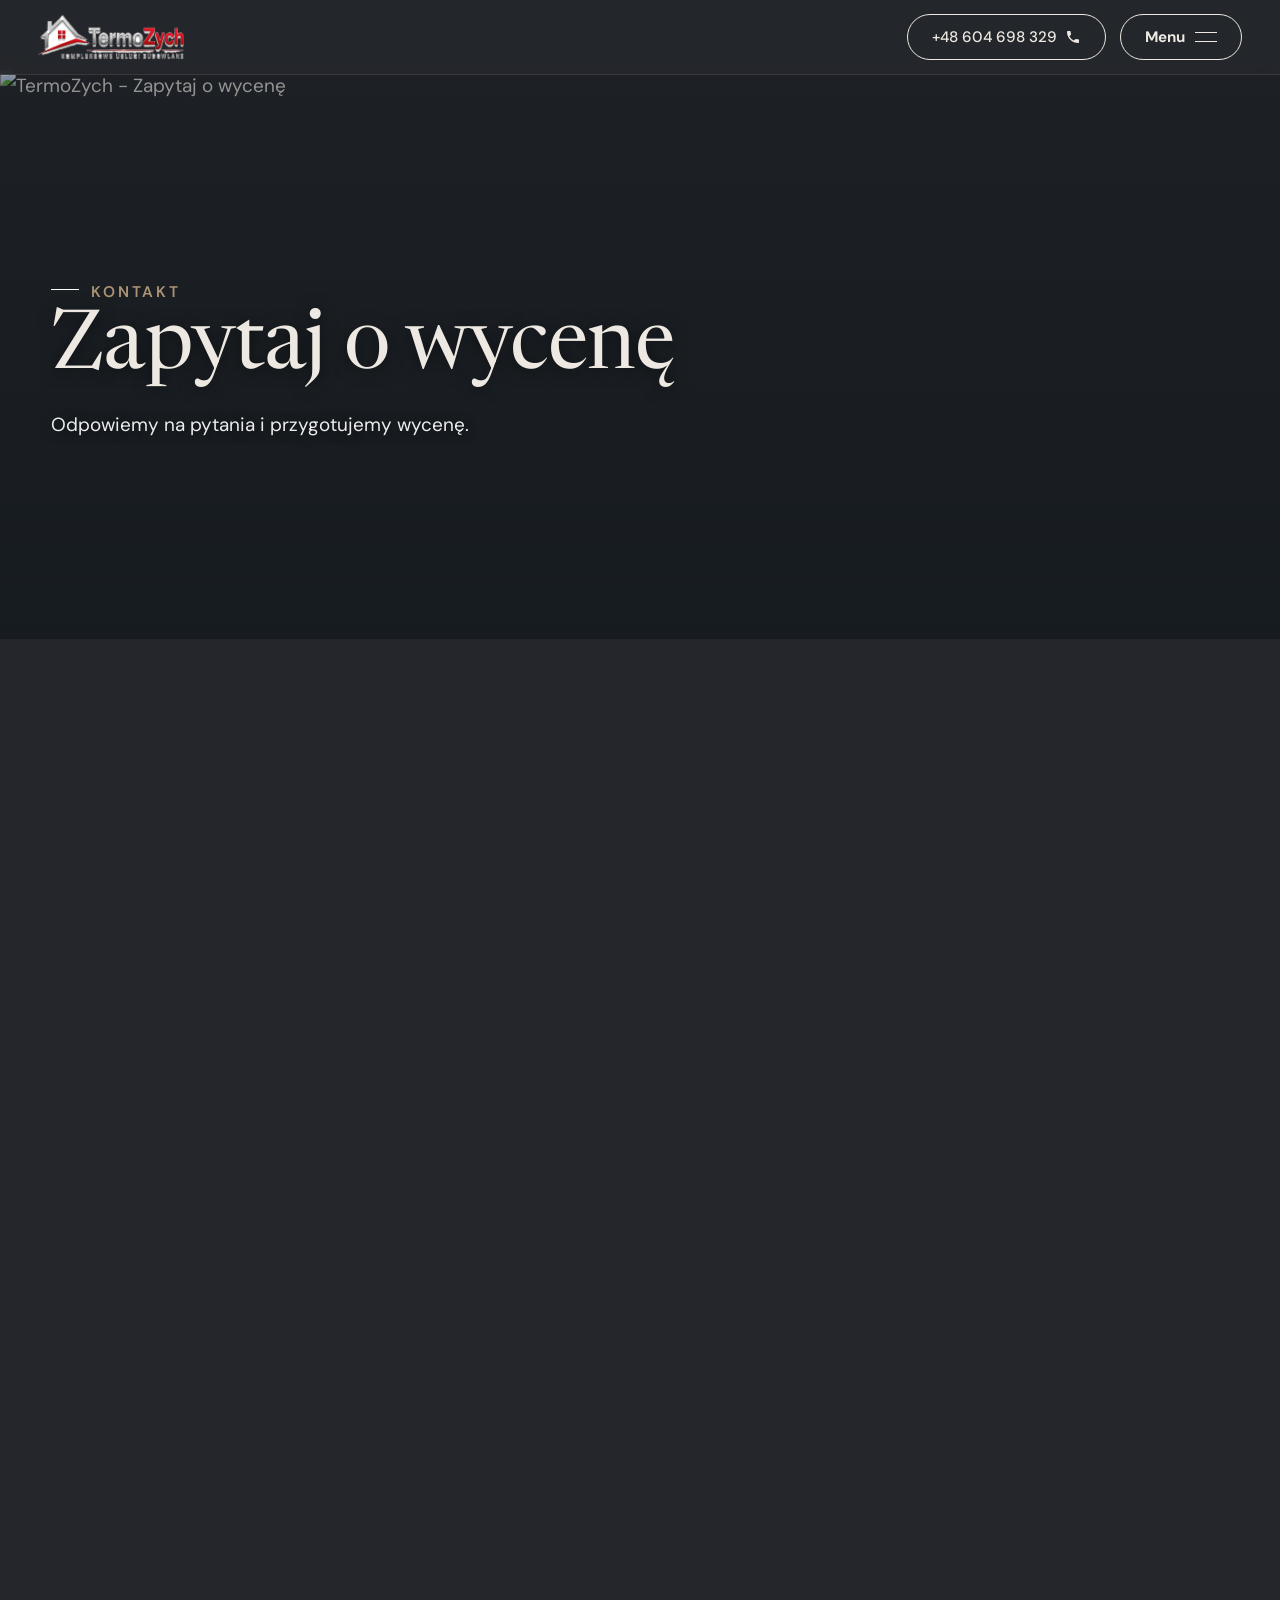
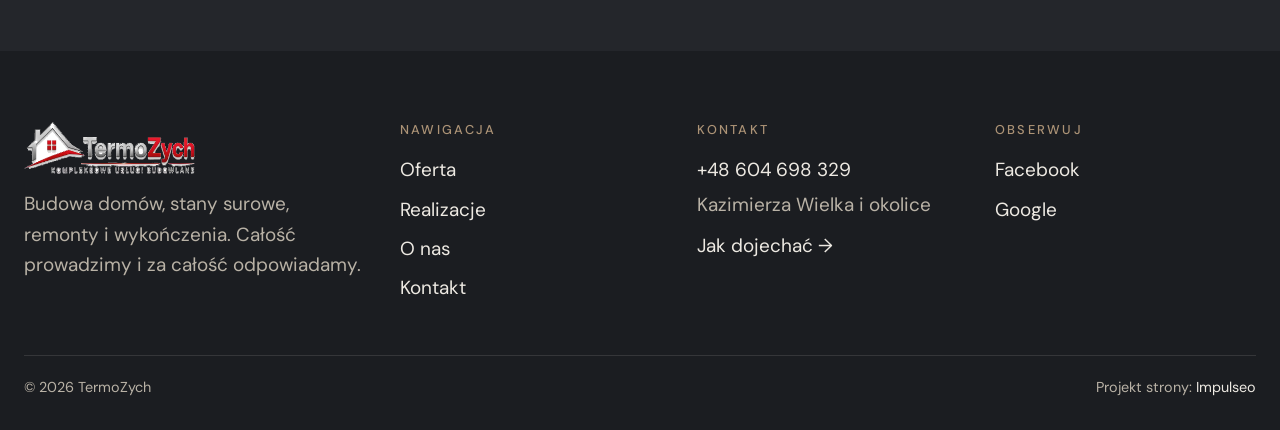
==== commit 47aec81f: "[claude-edit][cmt:82360c2b-66c9-42eb-ae0a-76b2baf3a308] przebudowa calej strony 1:1 na uklad klindwo" ====
--- a/kontakt.html
+++ b/kontakt.html
@@ -20,23 +20,26 @@
 <link rel="preconnect" href="https://fonts.googleapis.com">
 <link rel="preconnect" href="https://fonts.gstatic.com" crossorigin>
 <link href="https://fonts.googleapis.com/css2?family=Space+Grotesk:wght@500;600;700&family=DM+Sans:opsz,wght@9..40,400;9..40,500;9..40,600&display=swap" rel="stylesheet">
-<link rel="stylesheet" href="assets/styles.css?v=c5042e9d">
+<link rel="stylesheet" href="assets/styles.css?v=20261110">
+<link href="https://fonts.googleapis.com/css2?family=Newsreader:opsz,wght@6..72,400;6..72,500&family=DM+Sans:opsz,wght@9..40,400;9..40,500;9..40,600&display=swap" rel="stylesheet">
+<link rel="stylesheet" href="assets/kl.css?v=20261110">
 </head>
-<body>
+<body class="kl">
 
-<header class="nav">
-  <div class="wrap nav-inner">
-    <a class="brand brand-has-logo" href="index.html"><img class="brand-logo" src="img/logo.png" alt="TermoZych" width="648" height="203" decoding="async"></a>
-    <nav class="nav-links">
-      <a href="oferta.html">Oferta</a>
-      <a href="realizacje.html">Realizacje</a>
-      <a href="o-nas.html">O nas</a>
-      <a href="kontakt.html" class="active" aria-current="page">Kontakt</a>
-      <a href="tel:+48604698329" class="btn btn-accent">Zadzwoń +48 604 698 329</a>
-    </nav>
-    <button class="nav-toggle" aria-label="Menu"><span></span><span></span><span></span></button>
+<header class="kl-head">
+  <a class="kl-logo" href="index.html"><img src="img/logo.png" alt="TermoZych" width="648" height="203"></a>
+  <div class="kl-right">
+    <a class="kl-tel" href="tel:+48604698329"><span>+48 604 698 329</span><svg width="16" height="16" viewBox="0 0 24 24" aria-hidden="true"><path d="M6.6 10.8a15.5 15.5 0 0 0 6.6 6.6l2.2-2.2a1 1 0 0 1 1-.24 11.4 11.4 0 0 0 3.6.58 1 1 0 0 1 1 1V20a1 1 0 0 1-1 1A17 17 0 0 1 3 4a1 1 0 0 1 1-1h3.5a1 1 0 0 1 1 1c0 1.25.2 2.46.58 3.6a1 1 0 0 1-.25 1l-2.23 2.2Z" fill="currentColor"/></svg></a>
+    <button class="kl-btn kl-toggle" type="button" aria-expanded="false" aria-label="Menu"><b>Menu</b><i></i></button>
   </div>
 </header>
+<div class="kl-menu" id="kl-menu">
+  <div class="kl-menu-grid">
+    <nav class="m-main"><a href="oferta.html">Oferta</a><a href="realizacje.html">Realizacje</a><a href="o-nas.html">O nas</a><a href="kontakt.html">Kontakt</a></nav>
+    <nav class="m-sec"><h4>Usługi</h4><a href="oferta.html">Budowa domów</a><a href="oferta.html">Stany surowe</a><a href="oferta.html">Remonty i wykończenia</a><a href="oferta.html">Elewacje i docieplenia</a></nav>
+    <nav class="m-sec"><h4>Kontakt</h4><a href="tel:+48604698329">+48 604 698 329</a><a href="kontakt.html">Kazimierza Wielka i okolice</a><a href="https://www.facebook.com/profile.php?id=61560573417914" target="_blank" rel="noopener">Facebook</a></nav>
+  </div>
+</div>
 
 <main>
 <section class="pagehead">
@@ -73,40 +76,21 @@
 </section>
 </main>
 
-<footer>
-  <div class="wrap">
-    <div class="foot-grid">
-      <div class="foot-brand">
-        <div class="name">TermoZych</div>
-        <p>Nie zbierasz kilku ekip do jednej budowy - całość prowadzimy i za całość odpowiadamy. Wiesz, co i kiedy dzieje się na Twojej budowie.</p>
-      </div>
-      <div class="foot-col">
-        <h4>Nawigacja</h4>
-        <a href="oferta.html">Oferta</a>
-        <a href="realizacje.html">Realizacje</a>
-        <a href="o-nas.html">O nas</a>
-        <a href="kontakt.html">Kontakt</a>
-      </div>
-      <div class="foot-col">
-        <h4>Kontakt</h4>
-        <a href="tel:+48604698329">+48 604 698 329</a>
-        <p>Kazimierza Wielka</p>
-        <a href="https://www.google.com/maps/place/TermoZych/@50.1890896,20.5115099,3062m/data=!3m1!1e3!4m6!3m5!1s0x4717cdb3e1bffe65:0x24040f23c51eea07!8m2!3d50.1900952!4d20.5107525!16s%2Fg%2F11z6blmck5" target="_blank" rel="noopener">Jak dojechać →</a>
-      <div class="foot-soc">
-        <a class="soc" href="https://www.facebook.com/profile.php?id=61560573417914" target="_blank" rel="noopener" aria-label="Facebook - TermoZych"><svg viewBox="0 0 24 24" aria-hidden="true" focusable="false"><path d="M9.101 23.691v-7.98H6.627v-3.667h2.474v-1.58c0-4.085 1.848-5.978 5.858-5.978.401 0 .955.042 1.468.103a8.68 8.68 0 0 1 1.141.195v3.325a8.623 8.623 0 0 0-.653-.036 26.805 26.805 0 0 0-.733-.009c-.707 0-1.259.096-1.675.309a1.686 1.686 0 0 0-.679.622c-.258.42-.374.995-.374 1.752v1.297h3.919l-.386 2.103-.287 1.564h-3.246v8.245C19.396 23.238 24 18.179 24 12.044c0-6.627-5.373-12-12-12s-12 5.373-12 12c0 5.628 3.874 10.35 9.101 11.647Z" fill="currentColor"/></svg></a>
-        <a class="soc" href="https://www.google.com/maps/place/TermoZych/@50.1890896,20.5115099,3062m/data=!3m1!1e3!4m6!3m5!1s0x4717cdb3e1bffe65:0x24040f23c51eea07!8m2!3d50.1900952!4d20.5107525!16s%2Fg%2F11z6blmck5" target="_blank" rel="noopener" aria-label="Google - TermoZych"><svg viewBox="0 0 24 24" aria-hidden="true" focusable="false"><path d="M12.48 10.92v3.28h7.84c-.24 1.84-.853 3.187-1.787 4.133-1.147 1.147-2.933 2.4-6.053 2.4-4.827 0-8.6-3.893-8.6-8.72s3.773-8.72 8.6-8.72c2.6 0 4.507 1.027 5.907 2.347l2.307-2.307C18.747 1.44 16.133 0 12.48 0 5.867 0 .307 5.387.307 12s5.56 12 12.173 12c3.573 0 6.267-1.173 8.373-3.36 2.16-2.16 2.84-5.213 2.84-7.667 0-.76-.053-1.467-.173-2.053H12.48z" fill="currentColor"/></svg></a>
-      </div>
-      </div>
+<footer class="kf">
+  <div class="kl-wrap">
+    <div class="kf-grid">
+      <div><img src="img/logo.png" alt="TermoZych" width="648" height="203"><p>Budowa domów, stany surowe, remonty i wykończenia. Całość prowadzimy i za całość odpowiadamy.</p></div>
+      <div><h4>Nawigacja</h4><a href="oferta.html">Oferta</a><a href="realizacje.html">Realizacje</a><a href="o-nas.html">O nas</a><a href="kontakt.html">Kontakt</a></div>
+      <div><h4>Kontakt</h4><a href="tel:+48604698329">+48 604 698 329</a><p>Kazimierza Wielka i okolice</p><a href="https://www.google.com/maps/place/TermoZych/@50.1890896,20.5115099,3062m/data=!3m1!1e3!4m6!3m5!1s0x4717cdb3e1bffe65:0x24040f23c51eea07!8m2!3d50.1900952!4d20.5107525!16s%2Fg%2F11z6blmck5" target="_blank" rel="noopener">Jak dojechać →</a></div>
+      <div><h4>Obserwuj</h4><a href="https://www.facebook.com/profile.php?id=61560573417914" target="_blank" rel="noopener">Facebook</a><a href="https://www.google.com/maps/place/TermoZych/@50.1890896,20.5115099,3062m/data=!3m1!1e3!4m6!3m5!1s0x4717cdb3e1bffe65:0x24040f23c51eea07!8m2!3d50.1900952!4d20.5107525!16s%2Fg%2F11z6blmck5" target="_blank" rel="noopener">Google</a></div>
     </div>
-    <div class="foot-bot">
-      <span>© 2026 TermoZych</span>
-      <span>Projekt strony: <a class="foot-credit" href="https://impulseo.pl" target="_blank" rel="noopener">Impulseo</a></span>
-    </div>
+    <div class="kf-bot"><span>© 2026 TermoZych</span><span>Projekt strony: <a href="https://impulseo.pl" target="_blank" rel="noopener">Impulseo</a></span></div>
   </div>
 </footer>
 <div class="sticky-call"><a class="sc-call" href="tel:+48604698329"><svg class="ico-tel" width="16" height="16" viewBox="0 0 24 24" fill="none" aria-hidden="true"><path d="M6.6 10.8a15.5 15.5 0 0 0 6.6 6.6l2.2-2.2a1 1 0 0 1 1-.24 11.4 11.4 0 0 0 3.6.58 1 1 0 0 1 1 1V20a1 1 0 0 1-1 1A17 17 0 0 1 3 4a1 1 0 0 1 1-1h3.5a1 1 0 0 1 1 1c0 1.25.2 2.46.58 3.6a1 1 0 0 1-.25 1l-2.23 2.2Z" fill="currentColor"/></svg> Zadzwoń</a><a class="sc-quote" href="kontakt.html">Zadzwoń: +48 604 698 329</a></div>
 <div class="demo-wazne" data-do="2026-11-16" data-cykl="3" hidden><svg class="dw-ico" width="13" height="13" viewBox="0 0 24 24" fill="none" aria-hidden="true"><circle cx="12" cy="12" r="8.6" stroke="currentColor" stroke-width="1.8"/><path d="M12 7.2V12l3.3 2" stroke="currentColor" stroke-width="1.8" stroke-linecap="round"/></svg><span class="dw-txt"></span></div>
 
-<script src="assets/main.js"></script>
+<script src="assets/main.js?v=20261110"></script>
+<script src="assets/kl.js"></script>
 </body>
 </html>
--- a/assets/styles.css
+++ b/assets/styles.css
@@ -1847,3 +1847,9 @@
 
 /* === szary tekst dociągnięty do czytelności (WCAG 4.5 na wszystkich tłach) === */
 :root{--muted:#726362;}
+
+/* wzór strony: duże kapitaliki w hero, dwie karty "co robimy" */
+.hf-title{text-transform:uppercase;letter-spacing:.02em}
+.gateways.gateways-duo{grid-template-columns:repeat(2,1fr)}
+.gateways-duo .gateway{aspect-ratio:4/3}
+@media(max-width:760px){.gateways.gateways-duo{grid-template-columns:1fr}}
--- a/assets/kl.css
+++ b/assets/kl.css
@@ -0,0 +1,109 @@
+/* Układ wzorowany na klindworthroofing.com: ciemny grafit + beż + brąz, duże kroje szeryfowe */
+:root{--k-black:#24262b;--k-black2:#2d3036;--k-beige:#ede9e2;--k-brown:#ac9376;--k-serif:"Newsreader","Georgia",serif;--k-sans:"DM Sans","Arial",sans-serif}
+body.kl{background:var(--k-black);color:var(--k-beige);font-family:var(--k-sans);
+ --paper:#24262b;--paper-2:#2d3036;--paper-3:#33363d;--ink:#ede9e2;--ink-soft:#d8d3ca;--muted:#b9b2a6;--line:rgba(237,233,226,.18);--accent:#ac9376;--accent-d:#c2a98a;--accent-text:#c2a98a;--accent-soft:rgba(172,147,118,.14);--dark:#1b1d21}
+body.kl h1,body.kl h2,body.kl h3{font-family:var(--k-serif);font-weight:400;color:var(--k-beige);letter-spacing:-.01em}
+body.kl .btn-accent{background:var(--k-brown);color:#1b1d21}
+body.kl .btn-accent:hover{background:var(--k-beige);color:#1b1d21}
+body.kl .btn-ghost{color:var(--k-beige);border-color:var(--line)}
+body.kl .eyebrow{color:var(--k-brown)}
+.kl-wrap{width:min(1280px,100% - 48px);margin-inline:auto}
+/* nagłówek */
+.kl-head{position:fixed;inset:0 0 auto 0;z-index:80;display:flex;align-items:center;justify-content:space-between;gap:16px;padding:14px clamp(16px,3vw,40px);background:rgba(36,38,43,.92);backdrop-filter:blur(8px);border-bottom:1px solid rgba(237,233,226,.1)}
+.kl-head .kl-logo img{height:46px;width:auto;display:block}
+.kl-right{display:flex;align-items:center;gap:14px}
+.kl-btn,.kl-head .kl-tel{display:inline-flex;align-items:center;gap:8px;padding:12px 24px;border:1px solid var(--k-beige);border-radius:999px;color:var(--k-beige);font:500 .95rem var(--k-sans);text-decoration:none;background:transparent;cursor:pointer;transition:background .4s,color .4s}
+.kl-btn:hover,.kl-head .kl-tel:hover{background:var(--k-beige);color:var(--k-black)}
+.kl-btn--fill{background:var(--k-beige);color:var(--k-black)}
+.kl-btn--fill:hover{background:var(--k-brown);border-color:var(--k-brown);color:#1b1d21}
+.kl-toggle{display:inline-flex;align-items:center;gap:10px}
+.kl-toggle i{display:block;width:22px;height:10px;border-block:1.5px solid currentColor}
+.kl-menu{position:fixed;inset:0;z-index:79;background:var(--k-black);padding:110px clamp(20px,5vw,80px) 40px;overflow:auto;display:none}
+.kl-menu.open{display:block}
+.kl-menu-grid{display:grid;grid-template-columns:1.2fr 1fr 1fr;gap:40px;max-width:1280px;margin:0 auto}
+.kl-menu a{display:block;color:var(--k-beige);text-decoration:none}
+.kl-menu .m-main a{font:400 clamp(2.2rem,6vw,4.4rem)/1.15 var(--k-serif)}
+.kl-menu .m-main a:hover{color:var(--k-brown)}
+.kl-menu h4{font:500 .8rem var(--k-sans);letter-spacing:.18em;text-transform:uppercase;color:var(--k-brown);margin:0 0 14px}
+.kl-menu .m-sec a{padding:6px 0;font-size:1.05rem}
+body.menu-open{overflow:hidden}
+@media(max-width:800px){.kl-menu-grid{grid-template-columns:1fr}.kl-head .kl-tel span{display:none}.kl-head .kl-tel{padding:12px 16px}.kl-head .kl-logo img{height:38px}}
+/* baner */
+.kb{background:var(--k-beige);color:var(--k-black);padding:150px 0 0;overflow:hidden}
+.kb-in{display:grid;grid-template-columns:1.05fr 1fr;gap:clamp(24px,4vw,64px);align-items:end}
+.kb-txt{padding-bottom:64px}
+.kb-kick{display:inline-block;font:500 .85rem var(--k-sans);letter-spacing:.2em;text-transform:uppercase;color:#6b5a45;margin-bottom:20px}
+.kb h1{font:400 clamp(3rem,8.4vw,8rem)/.95 var(--k-serif);color:var(--k-black);margin:0 0 28px;text-transform:uppercase}
+.kb p{font-size:clamp(1.05rem,1.4vw,1.25rem);line-height:1.6;max-width:34em;margin:0 0 32px;color:#3c3d42}
+.kb .kl-btn{border-color:var(--k-black);color:var(--k-black)}
+.kb .kl-btn:hover{background:var(--k-black);color:var(--k-beige)}
+.kb-img{align-self:stretch;min-height:420px;position:relative}
+.kb-img img{position:absolute;inset:0;width:100%;height:100%;object-fit:cover;border-radius:6px 6px 0 0}
+@media(max-width:900px){.kb{padding-top:110px}.kb-in{grid-template-columns:1fr}.kb-img{min-height:300px}.kb-txt{padding-bottom:36px}}
+/* sekcje */
+.ks{padding:clamp(60px,9vw,120px) 0}
+.ks--black{background:var(--k-black)}
+.ks--beige{background:var(--k-beige);color:var(--k-black)}
+.ks--beige h2,.ks--beige h3{color:var(--k-black)}
+.k-label{font:500 .85rem var(--k-sans);letter-spacing:.2em;text-transform:uppercase;color:var(--k-brown);display:block;margin-bottom:22px}
+.ks--beige .k-label{color:#6b5a45}
+.k-intro h2{font:400 clamp(2rem,4.2vw,3.6rem)/1.15 var(--k-serif);max-width:24em;margin:0 0 24px}
+.k-intro p{font-size:clamp(1.05rem,1.4vw,1.25rem);line-height:1.7;max-width:46em;color:#d8d3ca;margin:0}
+.kduo{display:grid;grid-template-columns:1fr 1fr;gap:clamp(20px,3vw,48px);margin-top:clamp(40px,6vw,80px)}
+.kduo article:nth-child(2){margin-top:clamp(40px,8vw,120px)}
+.kduo a.pic{display:block;overflow:hidden;border-radius:4px}
+.kduo img{display:block;width:100%;aspect-ratio:4/3;object-fit:cover;transition:transform 1.4s cubic-bezier(.16,.84,.44,1)}
+.kduo a.pic:hover img{transform:scale(1.05)}
+.kduo .kl-btn{margin:22px 0 12px}
+.kduo h3{font:400 clamp(1.6rem,2.6vw,2.4rem)/1.2 var(--k-serif);margin:0}
+.kduo p{color:#d8d3ca;margin:10px 0 0;line-height:1.6}
+@media(max-width:800px){.kduo{grid-template-columns:1fr}.kduo article:nth-child(2){margin-top:0}}
+.k-huge{font:400 clamp(4rem,19vw,15rem)/.95 var(--k-serif);margin:0 0 clamp(24px,4vw,56px);color:var(--k-beige);letter-spacing:-.03em}
+.kwork{display:grid;grid-template-columns:repeat(3,1fr);gap:clamp(16px,2.4vw,36px);align-items:start}
+.kwork a{color:var(--k-beige);text-decoration:none;display:block}
+.kwork a:nth-child(2){margin-top:60px}.kwork a:nth-child(3){margin-top:120px}
+.kwork .pic{overflow:hidden;border-radius:4px;display:block}
+.kwork img{display:block;width:100%;aspect-ratio:3/4;object-fit:cover;transition:transform 1.4s cubic-bezier(.16,.84,.44,1)}
+.kwork a:hover img{transform:scale(1.05)}
+.kwork h3{font:400 1.5rem var(--k-serif);margin:16px 0 0}
+.kwork-cta{margin-top:clamp(40px,7vw,100px)}
+@media(max-width:800px){.kwork{grid-template-columns:1fr}.kwork a:nth-child(n){margin-top:0}}
+.ksvc{display:grid;grid-template-columns:repeat(3,1fr);gap:clamp(18px,2.6vw,40px);margin:clamp(36px,5vw,64px) 0}
+.ksvc img{display:block;width:100%;aspect-ratio:16/10;object-fit:cover;border-radius:4px}
+.ksvc .kl-btn{margin:20px 0 14px;border-color:var(--k-black);color:var(--k-black)}
+.ksvc .kl-btn:hover{background:var(--k-black);color:var(--k-beige)}
+.ksvc p{margin:0;line-height:1.65;color:#3c3d42}
+.ks--beige .k-intro h2{max-width:20em}
+@media(max-width:800px){.ksvc{grid-template-columns:1fr}}
+.kfull{height:clamp(260px,46vw,640px);background-size:cover;background-position:center}
+.kq{display:grid;grid-template-columns:1.2fr 1fr;gap:clamp(24px,4vw,64px);align-items:center;margin-bottom:clamp(48px,7vw,96px)}
+.kq:nth-child(even){grid-template-columns:1fr 1.2fr}.kq:nth-child(even) .kq-img{order:-1}
+.kq blockquote{margin:0;font:400 clamp(1.5rem,2.8vw,2.5rem)/1.3 var(--k-serif);color:var(--k-beige)}
+.kq cite{display:block;margin-top:18px;font:500 .85rem var(--k-sans);letter-spacing:.18em;text-transform:uppercase;color:var(--k-brown);font-style:normal}
+.kq-img img{display:block;width:100%;aspect-ratio:4/3;object-fit:cover;border-radius:4px}
+@media(max-width:800px){.kq,.kq:nth-child(even){grid-template-columns:1fr}.kq:nth-child(even) .kq-img{order:0}}
+.kcta{text-align:center}
+.kcta .k-label{margin-bottom:12px}
+.kcta h2{font:400 clamp(2.6rem,10vw,9rem)/1 var(--k-serif);margin:0 0 32px;letter-spacing:-.02em}
+.kcta h2 a{color:var(--k-beige);text-decoration:none}
+/* stopka */
+.kf{background:#1b1d21;color:var(--k-beige);padding:70px 0 30px}
+.kf-grid{display:grid;grid-template-columns:1.3fr 1fr 1fr 1fr;gap:36px}
+.kf a{color:var(--k-beige);text-decoration:none;display:block;padding:4px 0}
+.kf a:hover{color:var(--k-brown)}
+.kf h4{font:500 .8rem var(--k-sans);letter-spacing:.18em;text-transform:uppercase;color:var(--k-brown);margin:0 0 12px}
+.kf img{height:54px;width:auto;margin-bottom:14px}
+.kf p{margin:0 0 6px;color:#b9b2a6;line-height:1.6}
+.kf-bot{display:flex;justify-content:space-between;flex-wrap:wrap;gap:10px;margin-top:48px;padding-top:20px;border-top:1px solid rgba(237,233,226,.12);font-size:.9rem;color:#b9b2a6}
+.kf-bot a{display:inline;padding:0}
+@media(max-width:800px){.kf-grid{grid-template-columns:1fr 1fr}}
+/* podstrony: nagłówek pod stały pasek */
+body.kl main>section:first-child.pagehead{margin-top:70px}
+body.kl .sticky-call{background:#1b1d21}
+body.kl .stopklatka.kfull{height:clamp(260px,46vw,640px);margin:0;position:relative;overflow:hidden}
+body.kl .kb h1,body.kl .ks--beige h2,body.kl .ks--beige h3{color:var(--k-black)}
+body.kl .ks--beige .k-intro h2{color:var(--k-black)}
+body.kl .k-huge{color:var(--k-beige)}
+body.kl .form,body.kl .svc,body.kl .card{background:var(--k-black2);color:var(--k-beige);border-color:rgba(237,233,226,.14)}
+body.kl .form h3,body.kl .svc h3{color:var(--k-beige)}
+body.kl .form .muted,body.kl .svc p{color:#d8d3ca}
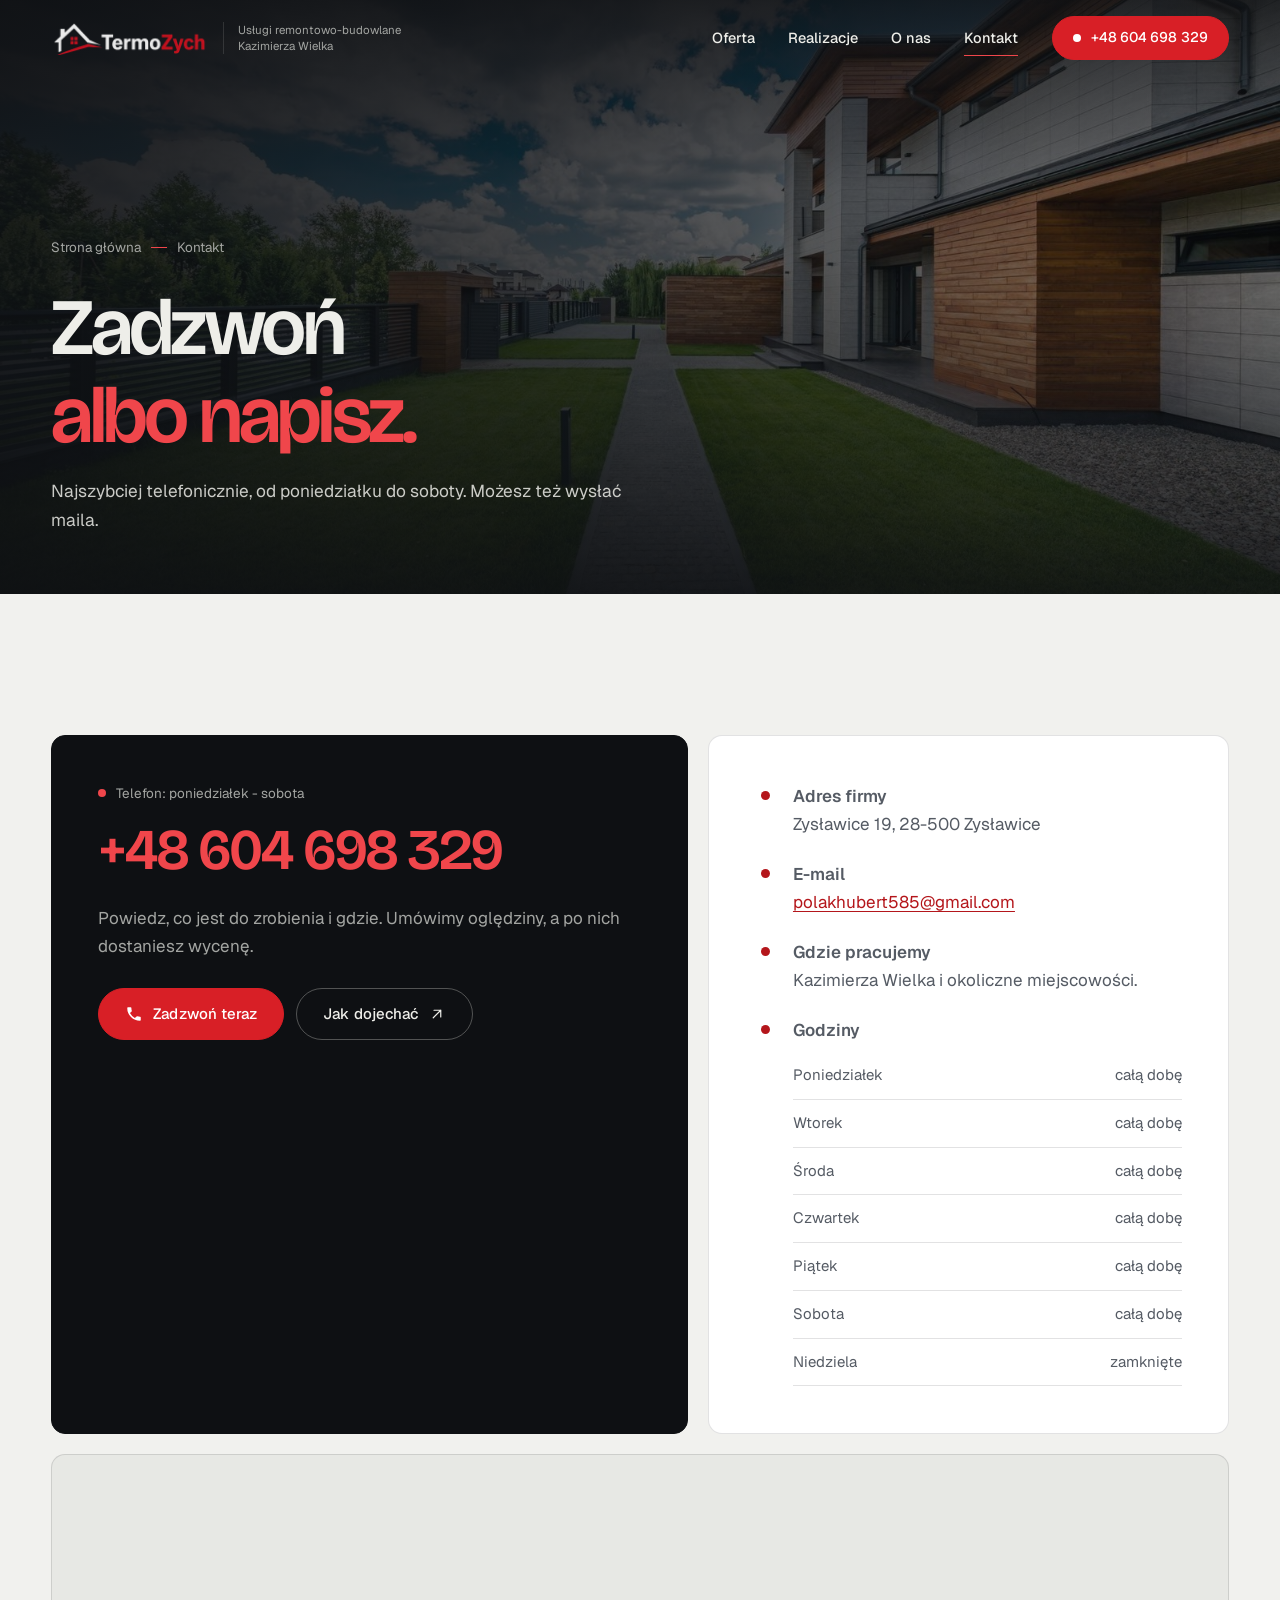
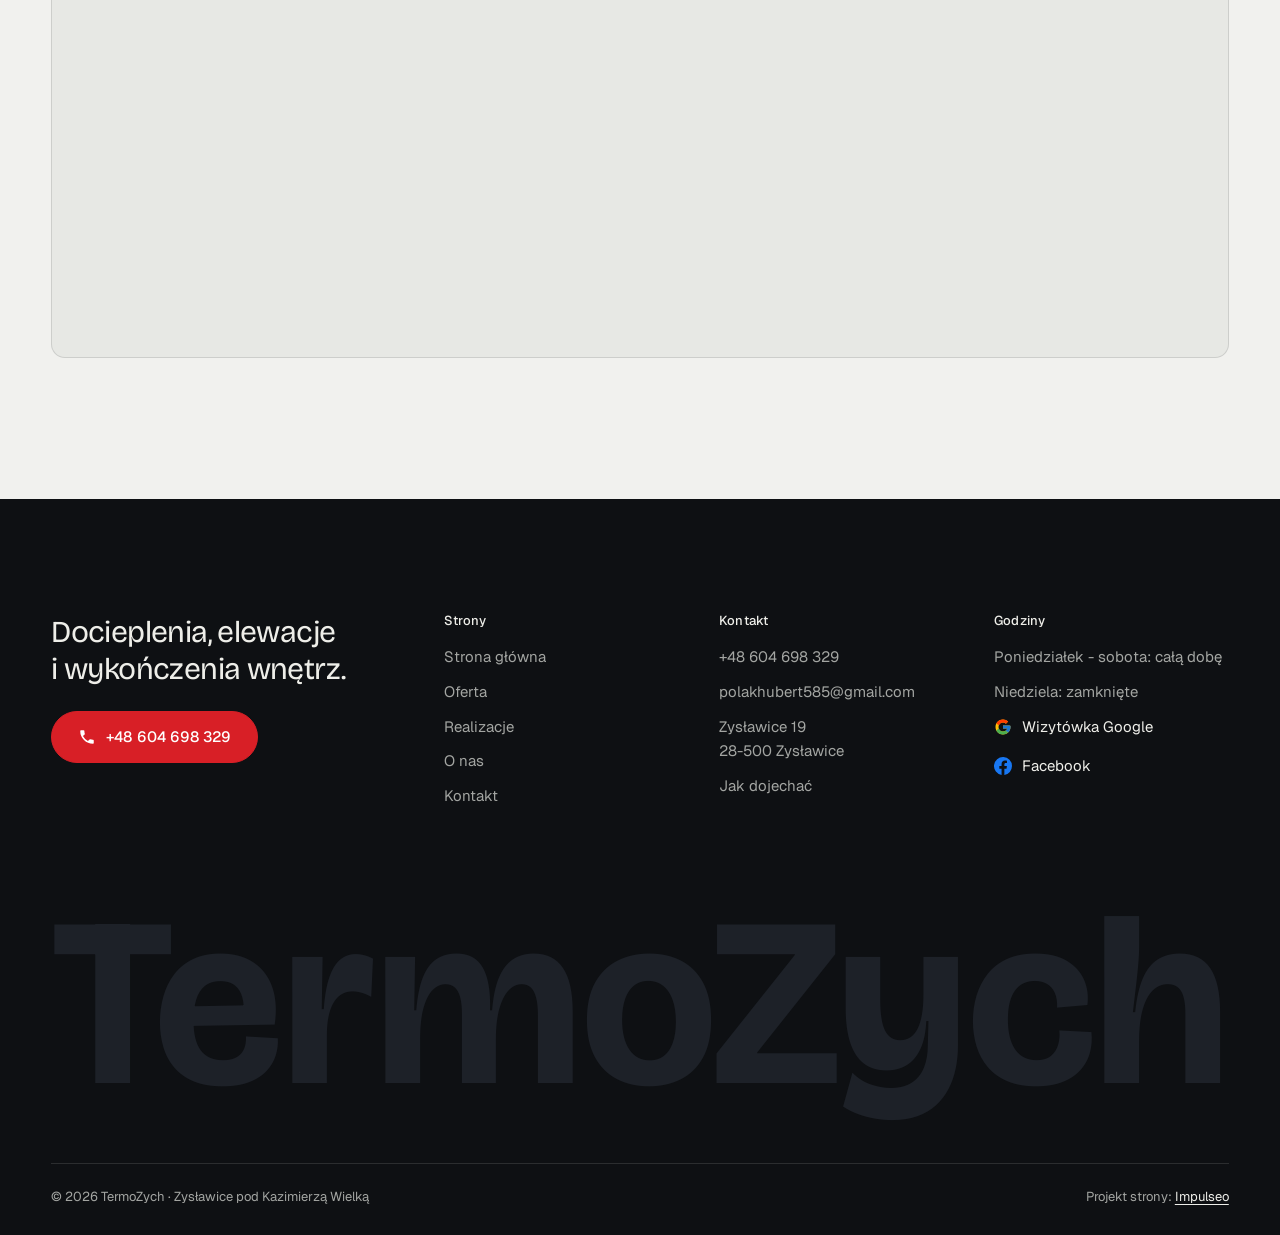
==== commit 98256858: "[claude-edit][cmt:22133efa-b232-4b06-b4ed-16544b72be4d] demo w ukladzie i stylu dema ElMac (grafit +" ====
--- a/kontakt.html
+++ b/kontakt.html
@@ -3,94 +3,132 @@
 <head>
 <meta charset="UTF-8">
 <meta name="viewport" content="width=device-width, initial-scale=1.0">
-<title>Kontakt - TermoZych</title>
-<meta name="description" content="Kontakt TermoZych - Kazimierza Wielka">
+<title>Kontakt - TermoZych, Zysławice koło Kazimierzy Wielkiej</title>
+<meta name="description" content="TermoZych, Zysławice 19. Telefon +48 604 698 329, od poniedziałku do soboty. Docieplenia, elewacje i wykończenia wnętrz.">
 <link rel="canonical" href="https://impulseo-pl.github.io/termozych/kontakt.html">
 <meta name="robots" content="noindex, nofollow">
+<meta name="theme-color" content="#0E1013">
 <meta property="og:type" content="website">
 <meta property="og:locale" content="pl_PL">
 <meta property="og:site_name" content="TermoZych">
-<meta property="og:title" content="Kontakt - TermoZych">
-<meta property="og:description" content="Kontakt TermoZych - Kazimierza Wielka">
+<meta property="og:title" content="Kontakt - TermoZych, Zysławice koło Kazimierzy Wielkiej">
+<meta property="og:description" content="TermoZych, Zysławice 19. Telefon +48 604 698 329, od poniedziałku do soboty. Docieplenia, elewacje i wykończenia wnętrz.">
 <meta property="og:url" content="https://impulseo-pl.github.io/termozych/kontakt.html">
 <meta property="og:image" content="https://impulseo-pl.github.io/termozych/img/og.jpg">
 <meta property="og:image:width" content="1200">
 <meta property="og:image:height" content="630">
 <meta name="twitter:card" content="summary_large_image">
+<script>(function(){var d=document.documentElement;d.classList.add('js');try{if(!window.matchMedia('(prefers-reduced-motion: reduce)').matches)d.classList.add('anim');}catch(e){}setTimeout(function(){if(!d.classList.contains('anim-ok'))d.classList.remove('anim');},3500);})();</script>
+<link rel="preload" as="image" href="img/head-kontakt.jpg" fetchpriority="high">
 <link rel="preconnect" href="https://fonts.googleapis.com">
 <link rel="preconnect" href="https://fonts.gstatic.com" crossorigin>
-<link href="https://fonts.googleapis.com/css2?family=Space+Grotesk:wght@500;600;700&family=DM+Sans:opsz,wght@9..40,400;9..40,500;9..40,600&display=swap" rel="stylesheet">
-<link rel="stylesheet" href="assets/styles.css?v=20261110">
-<link href="https://fonts.googleapis.com/css2?family=Newsreader:opsz,wght@6..72,400;6..72,500&family=DM+Sans:opsz,wght@9..40,400;9..40,500;9..40,600&display=swap" rel="stylesheet">
-<link rel="stylesheet" href="assets/kl.css?v=20261110">
+<link href="https://fonts.googleapis.com/css2?family=Bricolage+Grotesque:opsz,wght@12..96,400..700&family=Geist:wght@400..600&display=swap" rel="stylesheet">
+<link rel="stylesheet" href="assets/styles.css?v=20261112">
+<script src="assets/lenis.min.js?v=1.1.20" defer></script>
+<script src="assets/main.js?v=20261112" defer></script>
 </head>
-<body class="kl">
-
-<header class="kl-head">
-  <a class="kl-logo" href="index.html"><img src="img/logo.png" alt="TermoZych" width="648" height="203"></a>
-  <div class="kl-right">
-    <a class="kl-tel" href="tel:+48604698329"><span>+48 604 698 329</span><svg width="16" height="16" viewBox="0 0 24 24" aria-hidden="true"><path d="M6.6 10.8a15.5 15.5 0 0 0 6.6 6.6l2.2-2.2a1 1 0 0 1 1-.24 11.4 11.4 0 0 0 3.6.58 1 1 0 0 1 1 1V20a1 1 0 0 1-1 1A17 17 0 0 1 3 4a1 1 0 0 1 1-1h3.5a1 1 0 0 1 1 1c0 1.25.2 2.46.58 3.6a1 1 0 0 1-.25 1l-2.23 2.2Z" fill="currentColor"/></svg></a>
-    <button class="kl-btn kl-toggle" type="button" aria-expanded="false" aria-label="Menu"><b>Menu</b><i></i></button>
-  </div>
+<body>
+<a class="skip" href="#tresc">Przejdź do treści</a><header class="site-head">
+<div class="head-in">
+  <a class="brand" href="index.html" aria-label="TermoZych - strona główna">
+    <span class="znak"><img class="wm" src="img/logo.png" alt="TermoZych" width="652" height="140" decoding="sync" fetchpriority="high"></span>
+    <span class="brand-sub">Usługi remontowo-budowlane<br>Kazimierza Wielka</span>
+  </a>
+  <nav class="nav-links" aria-label="Menu główne">
+    <a class="nl" href="oferta.html">Oferta</a><a class="nl" href="realizacje.html">Realizacje</a><a class="nl" href="o-nas.html">O&nbsp;nas</a><a class="nl" href="kontakt.html" aria-current="page">Kontakt</a>
+    <a class="btn btn-main nav-cta" href="tel:+48604698329"><span class="live" aria-hidden="true"></span>+48 604 698 329</a>
+  </nav>
+  <button class="burger" type="button" aria-label="Otwórz menu" aria-expanded="false" aria-controls="mnav"><span></span><span></span></button>
+</div>
 </header>
-<div class="kl-menu" id="kl-menu">
-  <div class="kl-menu-grid">
-    <nav class="m-main"><a href="oferta.html">Oferta</a><a href="realizacje.html">Realizacje</a><a href="o-nas.html">O nas</a><a href="kontakt.html">Kontakt</a></nav>
-    <nav class="m-sec"><h4>Usługi</h4><a href="oferta.html">Budowa domów</a><a href="oferta.html">Stany surowe</a><a href="oferta.html">Remonty i wykończenia</a><a href="oferta.html">Elewacje i docieplenia</a></nav>
-    <nav class="m-sec"><h4>Kontakt</h4><a href="tel:+48604698329">+48 604 698 329</a><a href="kontakt.html">Kazimierza Wielka i okolice</a><a href="https://www.facebook.com/profile.php?id=61560573417914" target="_blank" rel="noopener">Facebook</a></nav>
+<div class="mnav" id="mnav">
+  <div class="mnav-in">
+    <a class="ml" href="index.html">Strona główna</a><a class="ml" href="oferta.html">Oferta</a><a class="ml" href="realizacje.html">Realizacje</a><a class="ml" href="o-nas.html">O&nbsp;nas</a><a class="ml" href="kontakt.html" aria-current="page">Kontakt</a>
+    <div class="mnav-foot">
+      <span>Telefon odbieramy od poniedziałku do soboty</span>
+      <a class="btn btn-main" href="tel:+48604698329"><svg class="ico" width="16" height="16" viewBox="0 0 24 24" fill="none" aria-hidden="true"><path d="M6.6 10.8a15.5 15.5 0 0 0 6.6 6.6l2.2-2.2a1 1 0 0 1 1-.24 11.4 11.4 0 0 0 3.6.58 1 1 0 0 1 1 1V20a1 1 0 0 1-1 1A17 17 0 0 1 3 4a1 1 0 0 1 1-1h3.5a1 1 0 0 1 1 1c0 1.25.2 2.46.58 3.6a1 1 0 0 1-.25 1l-2.23 2.2Z" fill="currentColor"/></svg>+48 604 698 329</a>
+    </div>
   </div>
 </div>
-
-<main>
+<main id="tresc">
 <section class="pagehead">
-  <img src="img/g5.jpg" alt="TermoZych - Zapytaj o wycenę" width="1600" height="1066" decoding="async">
-  <div class="wrap">
-    <span class="eyebrow">Kontakt</span>
-    <h1>Zapytaj o wycenę</h1>
-    <p>Odpowiemy na pytania i przygotujemy wycenę.</p>
+  <div class="pagehead-media"><img src="img/head-kontakt.jpg" alt="Dom z ogrodem i ścieżką z kostki" width="1600" height="1068" decoding="async" fetchpriority="high"></div>
+  <div class="ph-in">
+    <p class="crumb up" style="--d:0"><a href="index.html">Strona główna</a><span class="sl" aria-hidden="true"></span>Kontakt</p>
+    <h1><span class="ln"><span class="ln-i" style="--k:0">Zadzwoń</span></span><span class="ln"><span class="ln-i" style="--k:1"><em>albo napisz.</em></span></span></h1>
+    <p class="ph-lead up" style="--d:300">Najszybciej telefonicznie, od poniedziałku do soboty. Możesz też wysłać maila.</p>
   </div>
 </section>
-<section>
-  <div class="wrap contact-grid">
-    <div class="reveal">
-      <span class="eyebrow">Dane kontaktowe</span>
-      <h2 style="margin:var(--space-4) 0 var(--space-6)">TermoZych</h2>
-      <div class="info-list">
-        <div class="info-row"><div class="ic"><svg class="ico-tel" width="16" height="16" viewBox="0 0 24 24" fill="none" aria-hidden="true"><path d="M6.6 10.8a15.5 15.5 0 0 0 6.6 6.6l2.2-2.2a1 1 0 0 1 1-.24 11.4 11.4 0 0 0 3.6.58 1 1 0 0 1 1 1V20a1 1 0 0 1-1 1A17 17 0 0 1 3 4a1 1 0 0 1 1-1h3.5a1 1 0 0 1 1 1c0 1.25.2 2.46.58 3.6a1 1 0 0 1-.25 1l-2.23 2.2Z" fill="currentColor"/></svg></div><div><div class="lbl">Telefon</div><a class="val" href="tel:+48604698329">+48 604 698 329</a></div></div>
-        <div class="info-row"><div class="ic"><svg class="ico-pin" width="16" height="16" viewBox="0 0 24 24" fill="none" aria-hidden="true"><path d="M12 21s7-6.1 7-11.5A7 7 0 0 0 5 9.5C5 14.9 12 21 12 21Z" stroke="currentColor" stroke-width="1.6" fill="none"/><circle cx="12" cy="9.5" r="2.4" fill="currentColor"/></svg></div><div><div class="lbl">Adres</div><div class="val">Kazimierza Wielka</div></div></div>
+
+<section class="sec">
+  <div class="wrap">
+    <div class="k-grid">
+      <div class="k-card dark rv">
+        <span class="lbl"><span class="live" aria-hidden="true"></span>Telefon: poniedziałek - sobota</span>
+        <a class="k-phone" href="tel:+48604698329">+48 604 698 329</a>
+        <p>Powiedz, co jest do zrobienia i&nbsp;gdzie. Umówimy oględziny, a&nbsp;po nich dostaniesz wycenę.</p>
+        <div class="cta-row" style="margin-top:28px">
+          <a class="btn btn-main" href="tel:+48604698329"><svg class="ico" width="16" height="16" viewBox="0 0 24 24" fill="none" aria-hidden="true"><path d="M6.6 10.8a15.5 15.5 0 0 0 6.6 6.6l2.2-2.2a1 1 0 0 1 1-.24 11.4 11.4 0 0 0 3.6.58 1 1 0 0 1 1 1V20a1 1 0 0 1-1 1A17 17 0 0 1 3 4a1 1 0 0 1 1-1h3.5a1 1 0 0 1 1 1c0 1.25.2 2.46.58 3.6a1 1 0 0 1-.25 1l-2.23 2.2Z" fill="currentColor"/></svg>Zadzwoń teraz</a>
+          <a class="btn btn-ghost" href="https://maps.google.com/?cid=2595215931577657863" target="_blank" rel="noopener">Jak dojechać<svg class="ico" width="18" height="18" viewBox="0 0 24 24" fill="none" stroke="currentColor" stroke-width="1.6" stroke-linecap="round" stroke-linejoin="round" aria-hidden="true"><path d="M7 17 17 7M8 7h9v9"/></svg></a>
+        </div>
+      </div>
+      <div class="k-card rv" style="--d:120">
+        <ul class="k-list">
+          <li><i class="kd" aria-hidden="true"></i><span><b>Adres firmy</b>Zysławice 19, 28-500 Zysławice</span></li>
+          <li><i class="kd" aria-hidden="true"></i><span><b>E-mail</b><a class="u" href="mailto:polakhubert585@gmail.com">polakhubert585@gmail.com</a></span></li>
+          <li><i class="kd" aria-hidden="true"></i><span><b>Gdzie pracujemy</b>Kazimierza Wielka i&nbsp;okoliczne miejscowości.</span></li>
+          <li><i class="kd" aria-hidden="true"></i><span><b>Godziny</b>
+            <ul class="hours"><li><span>Poniedziałek</span><span>całą dobę</span></li><li><span>Wtorek</span><span>całą dobę</span></li><li><span>Środa</span><span>całą dobę</span></li><li><span>Czwartek</span><span>całą dobę</span></li><li><span>Piątek</span><span>całą dobę</span></li><li><span>Sobota</span><span>całą dobę</span></li><li><span>Niedziela</span><span>zamknięte</span></li></ul></span></li>
+        </ul>
       </div>
     </div>
-    <div class="reveal">
-      <div class="form">
-        <h3 style="margin-bottom:var(--space-4)">Najszybciej telefonicznie</h3>
-        <p class="muted" style="margin-bottom:var(--space-5)">Zadzwoń, opisz pomysł, a my powiemy, co i jak. Bez zobowiązań.</p>
-        <a href="tel:+48604698329" class="btn btn-accent" style="justify-content:center">Zadzwoń: +48 604 698 329 <span class="arr">→</span></a>
-      </div>
+    <div class="map map-lg rv">
+      <iframe title="Mapa dojazdu - TermoZych, Zysławice pod Kazimierzą Wielką" src="https://maps.google.com/maps?q=50.1900952,20.5107525&z=11&output=embed" loading="lazy" referrerpolicy="no-referrer-when-downgrade"></iframe>
     </div>
   </div>
 </section>
-<section style="padding-top:0">
-  <div class="wrap reveal">
-    <iframe class="map" title="TermoZych - Kazimierza Wielka" src="https://maps.google.com/maps?q=50.1900952%2C20.5107525&z=15&output=embed" loading="lazy" referrerpolicy="no-referrer-when-downgrade"></iframe>
-  </div>
-</section>
 </main>
-
-<footer class="kf">
-  <div class="kl-wrap">
-    <div class="kf-grid">
-      <div><img src="img/logo.png" alt="TermoZych" width="648" height="203"><p>Budowa domów, stany surowe, remonty i wykończenia. Całość prowadzimy i za całość odpowiadamy.</p></div>
-      <div><h4>Nawigacja</h4><a href="oferta.html">Oferta</a><a href="realizacje.html">Realizacje</a><a href="o-nas.html">O nas</a><a href="kontakt.html">Kontakt</a></div>
-      <div><h4>Kontakt</h4><a href="tel:+48604698329">+48 604 698 329</a><p>Kazimierza Wielka i okolice</p><a href="https://www.google.com/maps/place/TermoZych/@50.1890896,20.5115099,3062m/data=!3m1!1e3!4m6!3m5!1s0x4717cdb3e1bffe65:0x24040f23c51eea07!8m2!3d50.1900952!4d20.5107525!16s%2Fg%2F11z6blmck5" target="_blank" rel="noopener">Jak dojechać →</a></div>
-      <div><h4>Obserwuj</h4><a href="https://www.facebook.com/profile.php?id=61560573417914" target="_blank" rel="noopener">Facebook</a><a href="https://www.google.com/maps/place/TermoZych/@50.1890896,20.5115099,3062m/data=!3m1!1e3!4m6!3m5!1s0x4717cdb3e1bffe65:0x24040f23c51eea07!8m2!3d50.1900952!4d20.5107525!16s%2Fg%2F11z6blmck5" target="_blank" rel="noopener">Google</a></div>
+<footer class="site-foot">
+  <div class="wrap">
+    <div class="foot-top">
+      <div>
+        <p class="foot-claim">Docieplenia, elewacje i&nbsp;wykończenia wnętrz.</p>
+        <a class="btn btn-main" href="tel:+48604698329"><svg class="ico" width="16" height="16" viewBox="0 0 24 24" fill="none" aria-hidden="true"><path d="M6.6 10.8a15.5 15.5 0 0 0 6.6 6.6l2.2-2.2a1 1 0 0 1 1-.24 11.4 11.4 0 0 0 3.6.58 1 1 0 0 1 1 1V20a1 1 0 0 1-1 1A17 17 0 0 1 3 4a1 1 0 0 1 1-1h3.5a1 1 0 0 1 1 1c0 1.25.2 2.46.58 3.6a1 1 0 0 1-.25 1l-2.23 2.2Z" fill="currentColor"/></svg>+48 604 698 329</a>
+      </div>
+      <div>
+        <h4>Strony</h4>
+        <ul><li><a href="index.html">Strona główna</a></li><li><a href="oferta.html">Oferta</a></li><li><a href="realizacje.html">Realizacje</a></li><li><a href="o-nas.html">O&nbsp;nas</a></li><li><a href="kontakt.html">Kontakt</a></li></ul>
+      </div>
+      <div>
+        <h4>Kontakt</h4>
+        <ul>
+          <li><a href="tel:+48604698329">+48 604 698 329</a></li>
+          <li><a href="mailto:polakhubert585@gmail.com">polakhubert585@gmail.com</a></li>
+          <li>Zysławice 19<br>28-500 Zysławice</li>
+          <li><a href="https://maps.google.com/?cid=2595215931577657863" target="_blank" rel="noopener">Jak dojechać</a></li>
+        </ul>
+      </div>
+      <div>
+        <h4>Godziny</h4>
+        <ul>
+          <li>Poniedziałek - sobota: całą dobę</li>
+          <li>Niedziela: zamknięte</li>
+          <li><a class="soc" href="https://maps.google.com/?cid=2595215931577657863" target="_blank" rel="noopener" aria-label="Wizytówka TermoZych w Google"><svg class="g-logo" viewBox="0 0 48 48" aria-hidden="true"><path fill="#FFC107" d="M43.6 20.5H42V20H24v8h11.3C33.7 32.7 29.2 36 24 36c-6.6 0-12-5.4-12-12s5.4-12 12-12c3.1 0 5.8 1.2 7.9 3.1l5.7-5.7C34 6.1 29.3 4 24 4 12.9 4 4 12.9 4 24s8.9 20 20 20 20-8.9 20-20c0-1.3-.1-2.4-.4-3.5z"/><path fill="#FF3D00" d="m6.3 14.7 6.6 4.8C14.7 15.1 19 12 24 12c3.1 0 5.8 1.2 7.9 3.1l5.7-5.7C34 6.1 29.3 4 24 4 16.3 4 9.7 8.3 6.3 14.7z"/><path fill="#4CAF50" d="M24 44c5.2 0 9.9-2 13.4-5.2l-6.2-5.2A11.9 11.9 0 0 1 24 36c-5.2 0-9.6-3.3-11.3-7.9l-6.5 5C9.5 39.6 16.2 44 24 44z"/><path fill="#1976D2" d="M43.6 20.5H42V20H24v8h11.3a12 12 0 0 1-4.1 5.6l6.2 5.2C37 39.2 44 34 44 24c0-1.3-.1-2.4-.4-3.5z"/></svg>Wizytówka Google</a></li>
+          <li><a class="soc" href="https://www.facebook.com/profile.php?id=61560573417914" target="_blank" rel="noopener" aria-label="TermoZych na Facebooku"><svg class="f-logo" viewBox="0 0 24 24" aria-hidden="true"><path fill="#1877F2" d="M24 12a12 12 0 1 0-13.9 11.9v-8.4H7.1V12h3V9.4c0-3 1.8-4.7 4.500-4.700 1.300 0 2.700.200 2.700.200v3h-1.500c-1.500 0-2 .900-2 1.900V12h3.400l-.500 3.500h-2.900v8.400A12 12 0 0 0 24 12z"/></svg>Facebook</a></li>
+        </ul>
+      </div>
     </div>
-    <div class="kf-bot"><span>© 2026 TermoZych</span><span>Projekt strony: <a href="https://impulseo.pl" target="_blank" rel="noopener">Impulseo</a></span></div>
+    <div class="foot-mark" aria-hidden="true"><svg class="wm-foot" viewBox="0 0 1000 204" aria-hidden="true" focusable="false"><text x="0" y="156" textLength="1000" lengthAdjust="spacingAndGlyphs" font-size="204">TermoZych</text></svg></div>
+    <div class="foot-bottom">
+      <span>© 2026 TermoZych · Zysławice pod Kazimierzą Wielką</span>
+      <span>Projekt strony: <a class="foot-credit" href="https://impulseo.pl" target="_blank" rel="noopener">Impulseo</a></span>
+    </div>
   </div>
 </footer>
-<div class="sticky-call"><a class="sc-call" href="tel:+48604698329"><svg class="ico-tel" width="16" height="16" viewBox="0 0 24 24" fill="none" aria-hidden="true"><path d="M6.6 10.8a15.5 15.5 0 0 0 6.6 6.6l2.2-2.2a1 1 0 0 1 1-.24 11.4 11.4 0 0 0 3.6.58 1 1 0 0 1 1 1V20a1 1 0 0 1-1 1A17 17 0 0 1 3 4a1 1 0 0 1 1-1h3.5a1 1 0 0 1 1 1c0 1.25.2 2.46.58 3.6a1 1 0 0 1-.25 1l-2.23 2.2Z" fill="currentColor"/></svg> Zadzwoń</a><a class="sc-quote" href="kontakt.html">Zadzwoń: +48 604 698 329</a></div>
+<div class="sticky-call">
+  <a class="btn btn-main" href="tel:+48604698329"><svg class="ico" width="16" height="16" viewBox="0 0 24 24" fill="none" aria-hidden="true"><path d="M6.6 10.8a15.5 15.5 0 0 0 6.6 6.6l2.2-2.2a1 1 0 0 1 1-.24 11.4 11.4 0 0 0 3.6.58 1 1 0 0 1 1 1V20a1 1 0 0 1-1 1A17 17 0 0 1 3 4a1 1 0 0 1 1-1h3.5a1 1 0 0 1 1 1c0 1.25.2 2.46.58 3.6a1 1 0 0 1-.25 1l-2.23 2.2Z" fill="currentColor"/></svg>Zadzwoń</a>
+  <a class="btn btn-ghost" href="kontakt.html">Kontakt i&nbsp;dojazd</a>
+</div>
 <div class="demo-wazne" data-do="2026-11-16" data-cykl="3" hidden><svg class="dw-ico" width="13" height="13" viewBox="0 0 24 24" fill="none" aria-hidden="true"><circle cx="12" cy="12" r="8.6" stroke="currentColor" stroke-width="1.8"/><path d="M12 7.2V12l3.3 2" stroke="currentColor" stroke-width="1.8" stroke-linecap="round"/></svg><span class="dw-txt"></span></div>
-
-<script src="assets/main.js?v=20261110"></script>
-<script src="assets/kl.js"></script>
 </body>
 </html>
--- a/assets/styles.css
+++ b/assets/styles.css
@@ -1,1855 +1,513 @@
-/* ============================================================
-   STOLBASZ — premium, architektoniczny B2B fit-out
-   Jasna paleta, zero brązu. System wg premium-web-craft.
-   Projekt strony: Impulseo (impulseo.pl)
-   ============================================================ */
-
+/* TermoZych - usługi remontowo-budowlane. Projekt strony: Impulseo, 11.2026.
+   Układ jak demo ElMac. Paleta: grafit + czerwień z logo firmy. Krój: Bricolage Grotesque + Geist. */
 :root{
-  /* PALETA — jasna, architektoniczna, chłodna */
-  --paper:#F4F6F8;          /* główne tło */
-  --paper-2:#E7EBEF;        /* sekcje alternatywne (chłodny jasny szary) */
-  --paper-3:#E7EBEF;        /* delikatne wypełnienia */
-  --ink:#15212E;            /* tekst główny — chłodny grafit */
-  --ink-soft:#243443;       /* nagłówki drugorzędne */
-  --muted:#6B7785;          /* tekst poboczny */
-  --line:rgba(21,33,46,.12);/* hairline */
-  --accent:#E8A317;         /* stonowany petrol-slate — jedyny akcent */
-  --accent-d:#C9870C;
-  --accent-soft:rgba(232,163,23,.10);
-  --dark:#15212E;           /* sekcje ciemne (stopka/CTA) */
-
-  /* HOVER ZDJĘĆ — JEDEN standard dla całego silnika (decyzja K. 04.08.2026, artefakt z wariantami).
-     AKTUALNE (K.+Szymon 09.08.2026, wybór z artefaktu 6 wariantów): zoom 1.05 przy 1.4s -
-     przy tak długim czasie mocniejszy kadr NIE skacze, tylko „oddycha". Poprzedni standard
-     (1.02 / .55s z 04.08) odbierany jako dynamiczny i szybki.
-     Spoczynek lekko przygaszony, ale TYLKO tam, gdzie jest mysz (@media hover:hover) —
-     na telefonie zdjęcia zostają w pełnej jasności. */
-  --img-zoom:1.05;                   /* K.+Szymon 09.08: wariant F z artefaktu porównawczego */
-  --img-rest:brightness(.95) saturate(.99);
-  --img-hot:brightness(1.06) saturate(1.05);
-  --img-dur:1.4s;                    /* K.+Szymon 09.08 (wariant F): powoli = elegancko */
-  --img-ease:cubic-bezier(.16,.84,.44,1);  /* miękki ogon, efekt „oddychania" */
-
-  /* ODSTĘPY — skala 4/8 */
-  --space-1:4px; --space-2:8px; --space-3:12px; --space-4:16px; --space-5:24px;
-  --space-6:32px; --space-7:48px; --space-8:64px; --space-9:96px; --space-10:128px;
-
-  /* TYPOGRAFIA — fluid clamp() (skala podbita 16.07.2026: większe, czytelniejsze litery — uwaga Adama) */
-  --text-sm:clamp(.9rem,.87rem + .12vw,1rem);
-  --text-base:clamp(1.08rem,1.04rem + .18vw,1.2rem);
-  --text-lg:clamp(1.24rem,1.15rem + .34vw,1.44rem);
-  --text-h3:clamp(1.34rem,1.22rem + .55vw,1.66rem);
-  --text-h2:clamp(2.1rem,1.66rem + 2.1vw,3.1rem);
-  --text-h1:clamp(2.9rem,2.1rem + 4vw,5.1rem);
-
-  /* PROMIENIE — architektoniczne, raczej ostre */
-  --r-sm:3px; --r-md:6px; --r-lg:10px;
-
-  /* RUCH */
-  --ease:cubic-bezier(.25,.46,.45,.94); --dur:.24s;
-
-  /* CIENIE — miękkie, warstwowe */
-  --sh-sm:0 1px 2px rgba(16,24,32,.04), 0 2px 8px rgba(16,24,32,.05);
-  --sh-md:0 2px 6px rgba(16,24,32,.05), 0 12px 28px -8px rgba(16,24,32,.12);
-  --sh-lg:0 6px 14px rgba(16,24,32,.07), 0 26px 56px -18px rgba(16,24,32,.22);
-
-  --hairline:1px solid var(--line);
-
-  --font-display:'Space Grotesk','Inter',sans-serif;
-  --font-body:'DM Sans','Inter',sans-serif;
-}
-
-*{box-sizing:border-box;margin:0;padding:0}
-html{scroll-behavior:smooth}
-body{
-  font-family:var(--font-body);
-  font-size:var(--text-base);
-  line-height:1.65;
-  color:var(--ink);
-  background:var(--paper);
-  -webkit-font-smoothing:antialiased;
-  text-rendering:optimizeLegibility;
-}
-img{max-width:100%;height:auto;display:block}  /* height:auto = width/height z atrybutów trzyma proporcje (TOP#12) */
+  --ink:#0E1013;--ink-2:#15181D;--ink-3:#1D2128;--ink-line:rgba(238,238,233,.13);
+  --paper:#F1F1EE;--paper-2:#E7E8E4;--line:rgba(18,20,24,.12);
+  --text:#121418;--muted:#555B64;
+  --on-dark:#EEEEE9;--on-dark-2:#A3A5A2;
+  --accent:#F0464B;--accent-d:#B4161B;--accent-soft:rgba(216,31,38,.1);--accent-btn:#D81F26;
+  --paper-3:#FFFFFF;
+  --f-display:"Bricolage Grotesque","Geist",system-ui,sans-serif;
+  --f-body:"Geist",system-ui,-apple-system,"Segoe UI",sans-serif;
+  --expo:cubic-bezier(.16,1,.3,1);--ease:cubic-bezier(.16,.84,.44,1);--in:cubic-bezier(.7,0,.84,0);
+  --wrap:min(1320px, 100% - clamp(40px, 8vw, 128px));
+  --nav-h:76px;
+  --img-zoom:1.05;--img-dur:1.4s;--img-rest:brightness(1);--img-hot:brightness(1.08);
+}
+*,*::before,*::after{box-sizing:border-box}
+html{-webkit-text-size-adjust:100%;background:var(--ink)}
+html.lenis,html.lenis body{height:auto}
+.lenis.lenis-smooth [data-lenis-prevent]{overscroll-behavior:contain}
+.lenis.lenis-stopped{overflow:clip}
+.lenis.lenis-smooth iframe{pointer-events:none}
+body{margin:0;font-family:var(--f-body);font-size:17px;line-height:1.65;color:var(--text);background:var(--paper);-webkit-font-smoothing:antialiased;-moz-osx-font-smoothing:grayscale;overflow-x:clip}
+img{display:block;max-width:100%;height:auto}
 a{color:inherit;text-decoration:none}
-
-.wrap{width:min(92%,1180px);margin-inline:auto}
-section{padding-block:clamp(52px,6.5vw,96px)}
-
-h1,h2,h3{font-family:var(--font-display);font-weight:700;line-height:1.08;letter-spacing:-.02em;color:var(--ink)}
-h1{font-size:var(--text-h1);letter-spacing:-.035em}
-h2{font-size:var(--text-h2);letter-spacing:-.025em}
-h3{font-size:var(--text-h3)}
-/* MIARA — długość wiersza. WCAG 2.2 SC 1.4.8: max 80 znaków; Butterick: 45–90.
-   68ch daje realnie 72–78 znaków polskiego tekstu, czyli z zapasem pod granicą.
-   Wcześniej limit miał TYLKO <p> — <li>, <blockquote> i <dd> nie miały żadnego,
-   i to jedyny powód, dla którego 23 bloki na dwóch oddanych stronach jadą po
-   83–106 znaków w wierszu (pomiar 07.08.2026, bramka `miara`).
-   ⚠️ Listy i definicje ograniczamy TYLKO bez klasy: `ul`/`ol` z klasą to u nas
-   układ (siatki kafli, menu), a nie tekst ciągły — tam miarę wyznacza układ. */
-/* 60ch, nie 68ch (K. 10.08): po zmianie fontów na węższe kroje (DM Sans i spółka)
-   w 68ch mieściło się ~90 znaków - bramka pikselowa słusznie zgłaszała przekroczenie
-   granicy 80. Pomiar na żywej przeglądarce: 60ch = 90 znaków, 53ch = ~78 znaków, czyli normę WCAG 1.4.8. */
-:root{ --miara:53ch }
-p{max-width:min(100%,var(--miara))}
-blockquote,
-ul:not([class])>li, ol:not([class])>li,
-dl:not([class])>dd{max-width:min(100%,var(--miara))}
-
-/* ⚠️ Świadomie BEZ wyjątku `.tile p,.card p,.svc p{max-width:none}`, choć nasuwa się sam:
-   te akapity BYŁY już ograniczone (stare `p{max-width:65ch}`), więc „wyjątek" nie odblokowałby
-   niczego nowego — tylko ROZLUŹNIŁ stan sprzed zmiany na wszystkich demach naraz.
-   `figcaption` żadna z reguł wyżej nie dotyczy, więc też nie potrzebuje zwolnienia. */
-
-/* ŁAMANIE. `balance` wyrównuje długości wierszy w nagłówku, `pretty` pilnuje ostatniego
-   wiersza akapitu, żeby nie został w nim jeden wyraz. Obsługiwane od Chrome 117 /
-   Safari 17.5; starsze przeglądarki po prostu ignorują tę własność.
-   `text-wrap:pretty` nie występowało dotąd ANI RAZ w silniku ani w repo klientów. */
-h1,h2,h3,.lead,.lede{text-wrap:balance}
-p,li,blockquote,dd{text-wrap:pretty}
-
-.eyebrow{
-  font-family:var(--font-body);
-  font-size:var(--text-sm);
-  font-weight:600;
-  letter-spacing:.18em;
-  text-transform:uppercase;
-  color:var(--accent);
-  display:inline-flex;align-items:center;gap:var(--space-3);
-}
-/* flex:none + margin-top = kreska trzyma się PIERWSZEJ linii. Wcześniej align-items:center
-   centrowało ją względem całego bloku i przy zawinięciu (długi kicker typu
-   „…WNĘTRZ · LESZNO · OD 2019") druga linia lądowała z brzydkim wcięciem. */
-.eyebrow{align-items:flex-start}
-.eyebrow>*,.eyebrow{text-wrap:balance}   /* dlugi kicker lamal sie na sierote typu samo „2019" w drugiej linii */
-.eyebrow::before{content:"";width:28px;height:1px;background:var(--accent);display:inline-block;flex:none;margin-top:.62em}
-
-.muted{color:var(--muted)}
-.lead{font-size:var(--text-lg);line-height:1.55;color:var(--ink-soft);max-width:50ch}
-
-/* ---------- BUTTONS ---------- */
-.btn{
-  display:inline-flex;align-items:center;gap:var(--space-2);
-  font-weight:600;font-size:var(--text-sm);letter-spacing:.02em;
-  padding:var(--space-4) var(--space-6);
-  border-radius:var(--r-sm);
-  transition:transform var(--dur) var(--ease),box-shadow var(--dur) var(--ease),background var(--dur) var(--ease);
-  cursor:pointer;border:1px solid transparent;
-}
-.btn-accent{background:var(--accent);color:#fff;box-shadow:var(--sh-sm)}
-.btn-accent:hover{background:var(--accent-d);transform:translateY(-2px);box-shadow:var(--sh-md)}
-.btn-accent:active{transform:translateY(0);box-shadow:var(--sh-sm)}
-.btn-ghost{background:transparent;color:var(--ink);border-color:var(--line)}
-.btn-ghost:hover{border-color:var(--accent);color:var(--accent);transform:translateY(-2px)}
-.btn-light{background:#fff;color:var(--ink);box-shadow:var(--sh-sm)}
-.btn-light:hover{transform:translateY(-2px);box-shadow:var(--sh-md)}
-.btn .arr{transition:transform var(--dur) var(--ease)}
-.btn:hover .arr{transform:translateX(4px)}
-
-/* ---------- NAV ---------- */
-.nav{
-  position:sticky;top:0;z-index:50;
-  background:color-mix(in srgb,var(--paper) 88%,transparent);
-  backdrop-filter:saturate(140%) blur(10px);
-  border-bottom:var(--hairline);
-}
-.nav-inner{display:flex;align-items:center;justify-content:space-between;gap:var(--space-5);height:72px}
-/* ANTY-NACHODZENIE (K. 05.08.2026): długa nazwa firmy + przycisk z pełnym numerem nie mieściły się w pasku
-   i flex ściskał linki PONIŻEJ ich treści - "Kontakt" wchodził na ramkę "Zadzwoń +48 ...". Teraz ustępuje
-   nazwa marki (skrót wielokropkiem), a menu i przycisk nigdy się nie kurczą ani nie zachodzą na siebie. */
-.brand{display:flex;flex-direction:column;line-height:1;min-width:0;flex:0 1 auto}
-.brand .name{font-family:var(--font-display);font-weight:800;font-size:1.35rem;letter-spacing:.04em;white-space:nowrap;overflow:hidden;text-overflow:ellipsis}
-.brand .sub{font-size:.62rem;letter-spacing:.34em;text-transform:uppercase;color:var(--muted);margin-top:5px;white-space:nowrap;overflow:hidden;text-overflow:ellipsis}
-.nav-links{display:flex;align-items:center;gap:var(--space-6);flex:0 0 auto}
-.nav-links a{font-size:var(--text-sm);font-weight:500;color:var(--ink-soft);position:relative;padding-block:4px;white-space:nowrap;transition:color var(--dur) var(--ease)}
-.nav-links a::after{content:"";position:absolute;left:0;bottom:0;width:0;height:1.5px;background:var(--accent);transition:width var(--dur) var(--ease)}
-.nav-links a:hover,.nav-links a.active{color:var(--ink)}
-.nav-links a:hover::after,.nav-links a.active::after{width:100%}
-.nav-links .btn{padding:var(--space-2) var(--space-5)}
-/* przyciski w nav: właściwy kolor (przebij .nav-links a) + bez podkreślenia */
-.nav-links a.btn-accent{color:#fff}
-.nav-links a.btn-ghost,.nav-links a.btn-light{color:var(--ink)}
-/* CTA w pasku: NIE podkreślenie spod linków menu, ale ten sam przelatujący błysk,
-   co na wszystkich innych przyciskach (zgłoszenie K. 13.08.2026 - „na hero jest efekt
-   światła przechodzącego przez przycisk, na navbarze go nie ma, a mają być identyczne").
-   Reguła `.nav-links a::after` jest silniejsza od `.btn::after`, więc trzeba jej
-   geometrię wyzerować i wpisać połysk z nazwy - samo `display:none` gasiło efekt. */
-.nav-links a.btn::after{
-  display:block;content:"";position:absolute;inset:0;z-index:-1;pointer-events:none;
-  width:auto;height:auto;border-radius:inherit;   /* kasuje geometrię podkreślenia (width:0;height:1.5px) */
-  background:linear-gradient(100deg,transparent 32%,rgba(255,255,255,.20) 50%,transparent 68%);
-  translate:-120% 0}
-@media (prefers-reduced-motion:no-preference){
-  .nav-links a.btn:hover::after{translate:120% 0;transition:translate .75s var(--mt-ease,cubic-bezier(.16,.84,.44,1))}
-}
-.nav-toggle{display:none;background:none;border:none;cursor:pointer;flex-direction:column;gap:5px;padding:8px}
-.nav-toggle span{width:24px;height:2px;background:var(--ink);transition:var(--dur)}
-/* Ciasny zakres MIĘDZY menu mobilnym a pełnym pulpitem: zbijamy odstępy i nazwę marki,
-   żeby wszystko zmieściło się naturalnie, zanim w ogóle dojdzie do skracania wielokropkiem. */
-@media(max-width:1280px) and (min-width:921px){
-  .nav-links{gap:var(--space-4)}
-  .nav-links .btn{padding:var(--space-2) var(--space-4)}
-  .brand .name{font-size:1.15rem}
-}
-
-/* ---------- HERO (split) ---------- */
-.hero{position:relative;overflow:hidden;border-bottom:var(--hairline)}
-.hero-grid{display:grid;grid-template-columns:1.05fr .95fr;gap:clamp(24px,4vw,60px);align-items:center;
-  padding-block:clamp(36px,4.5vw,64px)}
-.hero-copy .eyebrow{margin-bottom:var(--space-5)}
-.hero-copy h1{margin-bottom:var(--space-5)}
-.hero-copy .lead{margin-bottom:var(--space-7)}
-.hero-actions{display:flex;flex-wrap:wrap;gap:var(--space-4)}
-.hero-art{position:relative;aspect-ratio:4/3;border-radius:var(--r-lg);overflow:hidden;box-shadow:var(--sh-lg)}
-.hero-art img{width:100%;height:100%;object-fit:cover}
-.hero-art::after{content:"";position:absolute;inset:0;background:linear-gradient(180deg,transparent 55%,rgba(18,24,28,.28))}
-.hero-badge{position:absolute;left:var(--space-5);bottom:var(--space-5);z-index:2;
-  background:rgba(252,252,251,.94);backdrop-filter:blur(4px);
-  border-radius:var(--r-md);padding:var(--space-4) var(--space-5);box-shadow:var(--sh-md);max-width:78%}
-.hero-badge strong{display:block;font-family:var(--font-display);font-size:1rem;letter-spacing:-.01em}
-.hero-badge span{font-size:var(--text-sm);color:var(--muted)}
-
-/* ---------- HERO duży / kinowy (strona główna) ---------- */
-.hero-cine{position:relative;min-height:clamp(560px,82vh,840px);min-height:clamp(560px,82svh,840px);display:flex;align-items:center;overflow:hidden;border-bottom:var(--hairline)}
-.hero-cine>img{position:absolute;inset:0;width:100%;height:100%;object-fit:cover;z-index:0}
-.hero-cine::after{content:"";position:absolute;inset:0;z-index:1;
-  background:linear-gradient(95deg,rgba(13,18,23,.86) 0%,rgba(13,18,23,.64) 32%,rgba(13,18,23,.24) 62%,rgba(13,18,23,.04) 100%)}
-.hero-cine .wrap{position:relative;z-index:2;padding-block:var(--space-8)}
-.hero-cine .hero-copy{max-width:660px}
-.hero-cine .eyebrow{color:#fff;margin-bottom:var(--space-5)}
-.hero-cine .eyebrow::before{background:#fff}
-.hero-cine h1{color:#fff;margin-bottom:var(--space-5);font-size:clamp(2.9rem,2rem + 4.4vw,5.2rem);text-wrap:balance}
-.hero-cine .lead{color:rgba(255,255,255,.92);max-width:48ch;margin-bottom:var(--space-7)}
-.hero-cine .hero-actions{display:flex;flex-wrap:wrap;gap:var(--space-4)}
-/* NISKIE OKNO (laptop z dokiem i paskami przeglądarki ma ~700-780 px wysokości widoku):
-   H1 do 5.2rem + długi lead nie mieściły się i przyciski wypadały POD krawędź ekranu -
-   klient widział stronę bez ani jednego CTA. Skalujemy w dół, zamiast przycinać treść. */
-@media(min-width:821px) and (max-height:820px){
-  .hero-cine{min-height:clamp(520px,94svh,780px)}
-  .hero-cine .wrap{padding-block:var(--space-6)}
-  .hero-cine h1{font-size:clamp(2.2rem,1.5rem + 2.6vw,3.6rem);margin-bottom:var(--space-4)}
-  .hero-cine .eyebrow{margin-bottom:var(--space-4)}
-  .hero-cine .lead{margin-bottom:var(--space-5);max-width:44ch}
-}
-@media(max-width:680px){
-  .hero-cine{min-height:clamp(520px,76vh,640px);min-height:clamp(520px,76svh,640px);align-items:flex-end}
-  .hero-cine::after{background:linear-gradient(0deg,rgba(13,18,23,.9) 6%,rgba(13,18,23,.45) 55%,rgba(13,18,23,.25) 100%)}
-  .hero-cine .wrap{padding-bottom:var(--space-9)}
-  /* TELEFON (~90% oglądających): lead potrafił zająć 8 linii i zepchnąć CTA poza pierwszy ekran.
-     Zwężamy interlinię i skalę - treści nie ucinamy, bo to ona sprzedaje. */
-  .hero-cine .lead{font-size:.98rem;line-height:1.5;margin-bottom:var(--space-5)}
-  .hero-cine .eyebrow{font-size:.72rem;letter-spacing:.13em;margin-bottom:var(--space-4)}
-  .hero-cine .eyebrow::before{width:20px}
-  .hero-cine h1{margin-bottom:var(--space-4)}
-}
-
-/* full-bleed hero variant (podstrony) */
-.pagehead{position:relative;min-height:46vh;min-height:46svh;display:flex;align-items:flex-end;overflow:hidden;border-bottom:var(--hairline)}
-.pagehead img{position:absolute;inset:0;width:100%;height:100%;object-fit:cover}
-/* 10.08.2026 (decyzja K.): mocniejsze przyciemnienie + cień pod tekstem. Bramka mierzyła na
-   nagłówkach podstron 3,38-3,43:1 przy wymaganych 4,5 — jasne zdjęcie (hala, śnieg, niebo)
-   podchodziło pod biały tekst. Zdjęcia klientów są różne, więc kontrast musi dawać WARSTWA,
-   a nie szczęśliwy dobór kadru. */
-.pagehead::after{content:"";position:absolute;inset:0;background:linear-gradient(180deg,rgba(18,24,28,.40),rgba(18,24,28,.76))}
-.pagehead .wrap{position:relative;z-index:2;padding-block:var(--space-9);color:#fff}
-.pagehead h1{color:#fff;max-width:18ch;text-shadow:0 2px 16px rgba(0,0,0,.55)}
-.pagehead .eyebrow{color:#fff}
-.pagehead .eyebrow::before{background:#fff}
-.pagehead p{color:rgba(255,255,255,.92);margin-top:var(--space-4);max-width:54ch;text-shadow:0 1px 12px rgba(0,0,0,.5)}
-
-/* ---------- STRIP (pasek skrótów / liczby) ---------- */
-.strip{background:var(--dark);color:#fff}
-/* PASEK HASEŁ — standard 04.08.2026 (decyzja K.): 5 haseł w JEDNYM rzędzie, tekst WYŚRODKOWANY,
-   węższe marginesy boczne niż reszta strony (pasek ma iść szerzej), równe wysokości kolumn. */
-.strip .wrap{width:min(96%,1440px);display:grid;grid-template-columns:repeat(5,1fr);
-  gap:var(--space-5);padding-block:var(--space-7);align-items:stretch}
-.strip .item .k{font-family:var(--font-display);font-size:clamp(1.05rem,.82rem + .85vw,1.55rem);
-  font-weight:800;letter-spacing:-.02em;color:#fff;line-height:1.18;text-wrap:balance}
-.strip .item .v{font-size:var(--text-sm);color:rgba(255,255,255,.66);margin-top:var(--space-2);line-height:1.4}
-.strip .item{border-left:2px solid var(--accent);padding-inline:var(--space-4);
-  text-align:center;display:flex;flex-direction:column;justify-content:center}
-/* liczba kolumn = liczba haseł, żeby ostatnie nie zostawało samo w drugim rzędzie.
-   Klasę n-N nadaje multipage.py; domyślnie (bez klasy) pasek jest 5-kolumnowy. */
-.strip.n-2 .wrap{grid-template-columns:repeat(2,1fr)}
-.strip.n-3 .wrap{grid-template-columns:repeat(3,1fr)}
-.strip.n-4 .wrap{grid-template-columns:repeat(4,1fr);gap:var(--space-6)}
-.strip.n-4 .item .k{font-size:clamp(1.3rem,1rem + 1.1vw,2rem)}
-.strip.n-6 .wrap{grid-template-columns:repeat(6,1fr);gap:var(--space-4)}
-.strip.n-6 .item .k{font-size:clamp(.98rem,.8rem + .7vw,1.35rem)}
-/* równe łamanie: zamiast "długa linia + jedno słowo" obie linie zbliżonej długości */
-.strip .item .k{text-wrap:balance}
-
-/* ---------- SECTION HEAD ---------- */
-.head{max-width:48rem;margin-bottom:var(--space-8)}
-.head.center{margin-inline:auto;text-align:center}
-.head .eyebrow{margin-bottom:var(--space-4)}
-.head h2{margin-bottom:var(--space-4)}
-.head p{color:var(--muted);font-size:var(--text-lg);line-height:1.55}
-.head.center p{margin-inline:auto}
-
-/* ---------- INTRO SPLIT ---------- */
-.split{display:grid;grid-template-columns:.92fr 1.08fr;gap:clamp(28px,5vw,80px);align-items:center}
-.split.rev{grid-template-columns:1.08fr .92fr}
-.split.rev .split-art{order:-1}
-.split-art{position:relative;aspect-ratio:5/4;border-radius:var(--r-lg);overflow:hidden;box-shadow:var(--sh-lg)}
-.split-art img{width:100%;height:100%;object-fit:cover}
-.split-copy h2{margin-bottom:var(--space-5)}
-.split-copy p+p{margin-top:var(--space-4)}
-.split-copy .btn{margin-top:var(--space-6)}
-
-/* ---------- SERVICES (zakres) ---------- */
-.svc-grid{display:grid;grid-template-columns:repeat(auto-fit,minmax(280px,1fr));gap:var(--space-5)}
-.svc{background:#fff;border:var(--hairline);border-radius:var(--r-md);padding:var(--space-7) var(--space-6);
-  transition:transform var(--dur) var(--ease),box-shadow var(--dur) var(--ease),border-color var(--dur) var(--ease);
-  position:relative;overflow:hidden}
-.svc::before{content:"";position:absolute;left:0;top:0;width:3px;height:0;background:var(--accent);transition:height var(--dur) var(--ease)}
-.svc:hover{transform:translateY(-4px);box-shadow:var(--sh-md);border-color:transparent}
-.svc:hover::before{height:100%}
-.svc .ic{font-family:var(--font-display);font-size:.8rem;font-weight:700;letter-spacing:.12em;color:var(--accent);margin-bottom:var(--space-4)}
-.svc h3{margin-bottom:var(--space-3);font-size:1.22rem}
-.svc p{color:var(--muted);font-size:var(--text-base);line-height:1.6}
-
-/* big detailed service rows */
-.svc-row{display:grid;grid-template-columns:.8fr 1.2fr;gap:clamp(20px,4vw,60px);align-items:center;padding-block:var(--space-8)}
-.svc-row+.svc-row{border-top:var(--hairline)}
-.svc-row.rev{grid-template-columns:1.2fr .8fr}
-/* Naprzemienny układ wierszy oferty: co drugi wiersz ma zdjęcie po PRAWEJ.
-   Było `order:-1` — martwy kod, bo zdjęcie i tak jest pierwszym dzieckiem w HTML,
-   więc wszystkie wiersze wyglądały identycznie (zdjęcie zawsze z lewej), a `rev`
-   zmieniało tylko szerokość kolumn. Znalezione 29.07.2026 przy różnicowaniu kierunków
-   animacji (pomiar pozycji: art.mid 390/502 przy row.mid 756 — zawsze lewa strona). */
-.svc-row.rev .svc-row-art{order:2}
-.svc-row-art{aspect-ratio:4/3;border-radius:var(--r-md);overflow:hidden;box-shadow:var(--sh-md)}
-.svc-row-art img{width:100%;height:100%;object-fit:cover}
-.svc-row h3{font-size:1.5rem;margin-bottom:var(--space-4)}
-.svc-row .num{font-family:var(--font-display);font-size:.85rem;font-weight:700;letter-spacing:.14em;color:var(--accent);display:block;margin-bottom:var(--space-3)}
-.svc-row ul{list-style:none;margin-top:var(--space-4);display:flex;flex-direction:column;gap:var(--space-2)}
-.svc-row li{position:relative;padding-left:var(--space-5);color:var(--muted);font-size:var(--text-base)}
-.svc-row li::before{content:"";position:absolute;left:0;top:.62em;width:8px;height:1px;background:var(--accent)}
-
-/* ---------- GALLERY (realizacje) ---------- */
-.gallery{display:grid;grid-template-columns:repeat(12,1fr);gap:var(--space-4);grid-auto-rows:200px}
-/* GALERIA MASONRY — pionowe zdjęcia (portrety beauty/wellness) bez przycinania: kolumny, height auto */
-.gallery-masonry{column-count:3;column-gap:var(--space-4)}
-@media(max-width:900px){.gallery-masonry{column-count:2}}
-@media(max-width:560px){.gallery-masonry{column-count:1}}
-.gallery-masonry .m-tile{break-inside:avoid;margin:0 0 var(--space-4);padding:0;position:relative;overflow:hidden;border-radius:var(--r-md);border:1px solid var(--line)}
-.gallery-masonry .m-tile img{width:100%;height:auto;display:block}
-.gallery-masonry .m-tile .cap{position:absolute;left:0;right:0;bottom:0;padding:var(--space-4);color:#fff;background:linear-gradient(0deg,rgba(0,0,0,.55),transparent);font-size:var(--text-sm)}
-.gallery-masonry .m-tile .cap small{display:block;font-weight:400;opacity:.78;letter-spacing:.04em;text-transform:uppercase;font-size:.66rem;margin-top:3px}
-.tile{position:relative;overflow:hidden;border-radius:var(--r-md);box-shadow:var(--sh-sm);
-  transition:transform var(--dur) var(--ease),box-shadow var(--dur) var(--ease)}
-.tile img{width:100%;height:100%;object-fit:cover;
-  transition:transform var(--img-dur) var(--img-ease),filter var(--img-dur) var(--img-ease)}
-.tile:hover{box-shadow:var(--sh-md)}
-.tile .cap{position:absolute;left:0;right:0;bottom:0;padding:var(--space-5) var(--space-4) var(--space-4);
-  /* mocniejszy spad + cien pod tekstem: na JASNYCH zdjeciach klienta (biale fronty, sciany)
-     slaby gradient dawal kontrast ~1.5:1 zamiast wymaganych 3.6:1 (bramka wygladu, 10.08.2026) */
-  background:linear-gradient(transparent 10%,rgba(18,24,28,.55) 40%,rgba(18,24,28,.88) 68%,rgba(18,24,28,.99));color:#fff;
-  text-shadow:0 1px 2px rgba(0,0,0,.85),0 2px 10px rgba(0,0,0,.55);
-  font-size:var(--text-sm);font-weight:600;letter-spacing:.01em;
-  opacity:0;transform:translateY(8px);transition:var(--dur) var(--ease)}
-.tile:hover .cap{opacity:1;transform:translateY(0)}
-.tile .cap small{display:block;font-weight:400;opacity:.78;letter-spacing:.04em;text-transform:uppercase;font-size:.66rem;margin-top:3px}
-/* bento spans */
-.t-wide{grid-column:span 6}
-.t-tall{grid-column:span 6;grid-row:span 2}
-.t-std{grid-column:span 6}
-.t-third{grid-column:span 4}
-.t-two3{grid-column:span 8}
-
-/* ---------- TRUST / WIARYGODNOŚĆ ---------- */
-.trust{background:var(--paper-2)}
-.trust-grid{display:grid;grid-template-columns:repeat(auto-fit,minmax(240px,1fr));gap:var(--space-5);margin-top:var(--space-7)}
-.trust-card{background:#fff;border-radius:var(--r-md);padding:var(--space-7) var(--space-6);box-shadow:var(--sh-sm);border-top:3px solid var(--accent)}
-.trust-card .big{font-family:var(--font-display);font-size:clamp(1.8rem,1.3rem + 1.6vw,2.6rem);font-weight:800;letter-spacing:-.02em;color:var(--ink);line-height:1}
-.trust-card h3{font-size:1.12rem;margin:var(--space-3) 0 var(--space-2)}
-.trust-card p{color:var(--muted);font-size:var(--text-base);line-height:1.55}
-
-/* ---------- CTA band ---------- */
-.cta{background:var(--dark);color:#fff;position:relative;overflow:hidden}
-/* telefon w CTA: na ciemnym tle biały (domyślnie), rodziny z JASNYM tłem CTA
-   nadpisują to u siebie - wcześniej kolor siedział w stylu inline i wygrywał z rodziną. */
-.cta .btn-ghost-cta{color:#fff;border-color:rgba(255,255,255,.3)}
-.cta .wrap{display:grid;grid-template-columns:1.4fr .6fr;gap:var(--space-7);align-items:center;position:relative;z-index:2}
-.cta h2{color:#fff;max-width:20ch}
-.cta p{color:rgba(255,255,255,.74);margin-top:var(--space-4)}
-.cta-actions{display:flex;flex-direction:column;gap:var(--space-3);align-items:flex-start}
-.cta::before{content:"";position:absolute;right:-80px;top:-80px;width:360px;height:360px;border-radius:50%;
-  background:radial-gradient(circle,var(--accent-soft),transparent 70%)}
-
-/* ---------- CONTACT ---------- */
-.contact-grid{display:grid;grid-template-columns:.85fr 1.15fr;gap:clamp(28px,4vw,56px);align-items:start}
-.info-list{display:flex;flex-direction:column;gap:var(--space-2)}
-.info-row{display:flex;gap:var(--space-4);align-items:flex-start;padding-block:var(--space-4);border-bottom:var(--hairline)}
-.info-row .ic{flex:none;width:42px;height:42px;display:grid;place-items:center;border-radius:50%;
-  background:var(--accent-soft);color:var(--accent);font-size:1.05rem}
-.info-row .lbl{font-size:.72rem;letter-spacing:.14em;text-transform:uppercase;color:var(--muted)}
-.info-row .val{font-weight:600;font-size:var(--text-base);margin-top:2px}
-.info-row a.val:hover{color:var(--accent)}
-.map{border:none;border-radius:var(--r-lg);box-shadow:var(--sh-md);width:100%;height:100%;min-height:380px;filter:grayscale(.2) contrast(1.02)}
-.form{background:#fff;border:var(--hairline);border-radius:var(--r-lg);padding:clamp(24px,3vw,40px);box-shadow:var(--sh-sm)}
-.form .fld{margin-bottom:var(--space-5)}
-.form label{display:block;font-size:var(--text-sm);font-weight:600;margin-bottom:var(--space-2)}
-.form input,.form textarea{width:100%;font-family:inherit;font-size:var(--text-base);color:var(--ink);
-  padding:var(--space-4);border:var(--hairline);border-radius:var(--r-sm);background:var(--paper);transition:border-color var(--dur)}
-.form input:focus,.form textarea:focus{outline:none;border-color:var(--accent);background:#fff}
-.form textarea{resize:vertical;min-height:120px}
-.form .note{font-size:var(--text-sm);color:var(--muted);margin-top:var(--space-3)}
-
-/* ---------- FOOTER ---------- */
-footer{background:var(--dark);color:#fff;padding-block:var(--space-9) var(--space-6)}
-.foot-grid{display:grid;grid-template-columns:1.4fr 1fr 1fr;gap:var(--space-7);margin-bottom:var(--space-8)}
-.foot-brand .name{font-family:var(--font-display);font-weight:800;font-size:1.4rem;letter-spacing:.04em}
-.foot-brand p{color:rgba(255,255,255,.62);margin-top:var(--space-4);font-size:var(--text-base);max-width:38ch}
-.foot-col h4{font-size:.74rem;letter-spacing:.16em;text-transform:uppercase;color:rgba(255,255,255,.5);margin-bottom:var(--space-4)}
-.foot-col a,.foot-col p{display:block;color:rgba(255,255,255,.82);font-size:var(--text-base);margin-bottom:var(--space-3)}
-.foot-col a:hover{color:#fff}
-.foot-bot{border-top:1px solid rgba(255,255,255,.12);padding-top:var(--space-5);display:flex;justify-content:space-between;flex-wrap:wrap;gap:var(--space-3);
-  font-size:var(--text-sm);color:rgba(255,255,255,.55)}
-.foot-bot a:hover{color:#fff}
-/* Podpis w stopce = klikalny link do impulseo.pl (31.07.2026). Ma być WIDOCZNIE klikalny,
-   ale nie krzyczeć - stąd sam kolor jaśniejszy + delikatne podkreślenie na najeździe. */
-.foot-bot a.foot-credit{color:rgba(255,255,255,.78);text-decoration:none;border-bottom:1px solid rgba(255,255,255,.28)}
-.foot-bot a.foot-credit:hover{color:#fff;border-bottom-color:#fff}
-
-/* ---------- REVEAL ---------- */
-.reveal{opacity:0;transform:translateY(22px);transition:opacity .6s var(--ease),transform .6s var(--ease)}
-.reveal.in{opacity:1;transform:none}
-
-/* ---------- RESPONSIVE ---------- */
-@media(max-width:920px){
-  .hero-grid,.split,.split.rev,.svc-row,.svc-row.rev,.cta .wrap,.contact-grid,.foot-grid{grid-template-columns:1fr}
-  .split.rev .split-art,.svc-row.rev .svc-row-art{order:0}
-  .hero-art{aspect-ratio:16/10;max-height:420px}
-  .strip .wrap,.strip.n-2 .wrap,.strip.n-3 .wrap,.strip.n-4 .wrap,.strip.n-6 .wrap{grid-template-columns:repeat(2,1fr);gap:var(--space-6)}
-  .strip .item .k,.strip.n-6 .item .k{font-size:clamp(1.3rem,1.1rem + 1vw,2rem)}
-  .gallery{grid-auto-rows:180px}
-  .t-wide,.t-tall,.t-std,.t-third,.t-two3{grid-column:span 6}
-  .t-tall{grid-row:span 1}
-  .cta-actions{flex-direction:row;flex-wrap:wrap}
-  .foot-grid{gap:var(--space-6)}
-}
-@media(max-width:680px){
-  .nav-links{position:fixed;inset:72px 0 auto 0;background:var(--paper);flex-direction:column;align-items:stretch;
-    gap:0;padding:var(--space-4) 6%;border-bottom:var(--hairline);box-shadow:var(--sh-md);
-    transform:translateY(-120%);transition:transform var(--dur) var(--ease)}
-  .nav-links.open{transform:translateY(0)}
-  .nav-links a{padding-block:var(--space-4);border-bottom:var(--hairline)}
-  .nav-links .btn{margin-top:var(--space-3);justify-content:center}
-  .nav-toggle{display:flex}
-  .strip .wrap,.strip.n-2 .wrap,.strip.n-3 .wrap,.strip.n-4 .wrap,.strip.n-6 .wrap{grid-template-columns:1fr}
-  .gallery{grid-template-columns:repeat(6,1fr)}
-  .foot-grid{grid-template-columns:1fr}
-}
-@media(prefers-reduced-motion:reduce){
-  /* audyt 09.08 TOP#14: samo skrócenie duration przy animacji INFINITE = stroboskop
-     (pętla .01ms miga ekranem); iteration-count:1 gasi pętlę naprawdę. Pseudoelementy
-     też - tła hero (gastro/studio) animują ::before/img, blanket na * ich nie łapał. */
-  *,*::before,*::after{animation-duration:.01ms!important;animation-iteration-count:1!important;animation-delay:0s!important;transition:none!important}
-  .reveal{opacity:1!important;transform:none!important}
-  html{scroll-behavior:auto}
-}
-
-/* ============================================================
-   PREMIUM LAYER — destylat deep-researchu branż (anty-AI, spokój).
-   Zmienne STOLBASZ (--accent/--ink/--paper/--line/--dark). Ruch ledwo
-   zauważalny, krzywa cubic-bezier(.16,.84,.44,1); prefers-reduced-motion
-   pokryte blanketem wyżej. Karty hairline zamiast cieni = #1 sygnał „nie-AI".
-   ============================================================ */
-
-/* więcej oddechu między sekcjami (liderzy: 110-130px) */
-section{padding-block:clamp(64px,8vw,128px)}
-
-/* 1) Aksamitny reveal — dłuższa, miękka krzywa zamiast „skoku" */
-.reveal{transition:opacity .9s cubic-bezier(.16,.84,.44,1),transform .9s cubic-bezier(.16,.84,.44,1);will-change:opacity,transform}
-/* stagger TYLKO w galerii (tam pozycja = porządek dzieci) */
-.gallery .reveal:nth-child(2){transition-delay:.07s}
-.gallery .reveal:nth-child(3){transition-delay:.14s}
-.gallery .reveal:nth-child(4){transition-delay:.21s}
-.gallery .reveal:nth-child(5){transition-delay:.28s}
-.gallery .reveal:nth-child(6){transition-delay:.35s}
-
-/* 2) Hero STATYCZNY na .hero-cine — Ken Burns CAŁKIEM WYŁĄCZONY 26.06 (3. zgłoszenie Szymona).
-   GENEZA: animowanie scale na <img> hero z teksturami (cegły/framugi) re-samplinguje obraz
-   klatka po klatce → na części ekranów drobne drganie/shimmer = „heroshot się trzęsie".
-   translateY usunięto wcześniej, scale-only + will-change/GPU NIE wystarczyły do GWARANCJI gładkości.
-   Krzysztof zażądał pewności („make sure, że błąd się nie pojawi") > efekt. Zero animacji = 0% drgania.
-   Delikatny zoom zostaje TYLKO w pełnoekranowych hero gastro/studio (hg-bg/hs-bg — tło, inny
-   mechanizm, chwalone, nigdy nie zgłaszane). NIE wracać do KB na .hero-cine bez realnego testu
-   na sprzęcie klienta — to ryzyko regresji „trzęsienia”. */
-/* BEZPIECZNY "wow" na hero = jednorazowy FADE-IN (opacity), nie zoom.
-   opacity nie dotyka bitmapy → gładkie na KAŻDYM zdjęciu/ekranie/GPU, zero ryzyka migotania.
-   Geometryczny ruch (scale/translate) na .hero-cine jest ZAKAZANY (bramka pilnuje). */
-@keyframes heroFade{from{opacity:0}to{opacity:1}}
-.hero-cine>img{transform:none;animation:heroFade 1.1s ease-out both}
-
-/* 3) Akcentowy hairline pod nagłówkiem sekcji, który „rysuje się" przy wejściu */
-.head h2{position:relative;padding-bottom:18px}
-.head h2::after{content:"";position:absolute;left:0;bottom:0;height:1px;width:0;background:var(--accent);transition:width 1s cubic-bezier(.16,.84,.44,1) .15s}
-.head.center h2::after{left:50%;transform:translateX(-50%)}
-.head.reveal.in h2::after,.head.center.reveal.in h2::after{width:54px}
-
-/* 4) Karty HAIRLINE zamiast cieni/zaokrągleń (najmocniejszy anty-AI detal) */
-.svc{background:transparent;border:1px solid var(--line);border-radius:var(--r-sm);box-shadow:none}
-.svc:hover{box-shadow:none;border-color:var(--accent);transform:translateY(-3px)}
-.trust-card{background:transparent;box-shadow:none;border:1px solid var(--line);border-top:2px solid var(--accent);border-radius:var(--r-sm)}
-.tile{box-shadow:none;border-radius:var(--r-sm)}
-.tile:hover{box-shadow:none}
-
-/* 5) Sticky-nav kondensuje się po przewinięciu (sygnał dopracowania) */
-.nav{transition:box-shadow .4s ease,background .4s ease}
-.nav.is-stuck{box-shadow:0 1px 0 var(--line),0 14px 30px -24px rgba(0,0,0,.45)}
-.nav-inner{transition:height .35s var(--ease)}
-.nav.is-stuck .nav-inner{height:60px}
-
-/* 6) MANIFESTO — pełnoekranowy cytat-bohater (zastępuje generyczne „Dlaczego my") */
-.manifesto{background:var(--paper-2);text-align:center}
-.manifesto .wrap{max-width:60rem}
-.manifesto p{font-family:var(--font-display);font-style:italic;font-size:clamp(1.6rem,1rem + 2.4vw,2.8rem);line-height:1.32;color:var(--ink-soft);margin-inline:auto;max-width:26ch;position:relative;padding-top:var(--space-8)}
-.manifesto p::before{content:"";position:absolute;top:0;left:50%;transform:translateX(-50%);width:54px;height:1px;background:var(--accent)}
-.manifesto p span{color:var(--accent);font-style:italic}
-
-/* 7) GATEWAYS — 3 duże bramy-zdjęcia (zamiast paska menu usług) */
-.gateways{display:grid;grid-template-columns:repeat(3,1fr);gap:var(--space-4)}
-.gateway{position:relative;aspect-ratio:3/4;overflow:hidden;border-radius:var(--r-sm);display:block}
-.gateway img{width:100%;height:100%;object-fit:cover;
-  transition:transform var(--img-dur) var(--img-ease),filter var(--img-dur) var(--img-ease)}
-.gateway::after{content:"";position:absolute;inset:0;background:linear-gradient(180deg,transparent 38%,rgba(18,24,28,.74))}
-/* ===== HOVER ZDJĘĆ — jedno miejsce dla WSZYSTKICH kafli ze zdjęciem (K. 04.08.2026) ===== */
-@media(hover:hover){
-  .tile img,.gateway img,.m-tile img{filter:var(--img-rest)}
-  .tile:hover img,
-  .gateway:hover img,
-  .m-tile:hover img{transform:scale(var(--img-zoom));filter:var(--img-hot)}
-}
-.m-tile img{transition:transform var(--img-dur) var(--img-ease),filter var(--img-dur) var(--img-ease)}
-.gateway .g-ttl{position:absolute;left:0;right:0;bottom:0;z-index:2;padding:var(--space-6) var(--space-5);color:#fff;font-family:var(--font-display);font-size:1.45rem;letter-spacing:-.01em;line-height:1.15}
-.gateway .g-ttl small{display:block;font-family:var(--font-body);font-size:var(--text-sm);font-weight:400;opacity:.82;letter-spacing:.03em;margin-top:5px}
-@media(max-width:760px){.gateways{grid-template-columns:1fr}.gateway{aspect-ratio:16/10}}
-
-/* 8) LOGO klienta w nagłówku (gdy podane --logo) */
-/* 52px domyślnie (feedback Bartka 06.07.2026: 40px ginęło, uwaga padła 3x; ~56px sprawdzone na żywym demie anna-borowiec-makeup) */
-.brand-logo{height:64px;width:auto;max-width:300px;object-fit:contain;display:block}
-.nav.is-stuck .brand-logo{height:52px}
-@media(max-width:680px){.brand-logo{height:46px;max-width:210px}}
-
-
-/* === RWD: nagłówki na wąskich ekranach (dodane 17.07.2026 razem z fixem clamp) ===
-   Po przywróceniu działania clamp() dolna granica --text-h1 (2.9rem) rozpychała
-   dokument przy długich polskich słowach na telefonach. Tu ją zjeżdżamy. */
-@media (max-width:560px){
-  :root{
-    --text-h1:clamp(1.9rem, 1.15rem + 4.4vw, 2.7rem);
-    --text-h2:clamp(1.5rem, 1rem + 3vw, 2.1rem);
-  }
-  .hero-cine h1{font-size:clamp(1.9rem, 1.15rem + 4.4vw, 2.7rem)}
-  h1,h2{overflow-wrap:break-word}
-}
-
-/* GODZINY (godziny_grid z briefu) — dzień po lewej, godziny po prawej. Wcześniej BRAK stylu
-   powodował sklejenie "Poniedziałek-Piątek8:00-20:00" (dodane 2026-07-21). Neutralne dla dem bez grafiku. */
-.godz{display:flex;flex-direction:column;gap:2px;max-width:440px;margin-top:8px}
-.godz-row{display:flex;justify-content:space-between;align-items:baseline;gap:24px;padding:10px 0;border-bottom:1px solid var(--line)}
-.godz-row:last-child{border-bottom:0}
-.godz-row b{font-weight:600;color:var(--ink)}
-.godz-row span{color:var(--muted);white-space:nowrap}
-
-/* === FAQ (lekcja 08.08.2026) ===
-   Sekcja faq_klinika() trafia NIE tylko do rodziny „klinika" (multipage.py: także układ FACHOWCY),
-   a style leżały wyłącznie w families/klinika.css — u hydraulika/dekarza FAQ renderowało się jako
-   goła lista <details> z domyślnym trójkącikiem przeglądarki (wpadka: demo Instalatorstwo Gała).
-   Dlatego baza. Rodzina może to nadpisać na wierzchu. */
-.faq-list{max-width:48rem;margin:var(--space-8) auto 0;display:flex;flex-direction:column;gap:var(--space-3)}
-.faq-item{border:1px solid var(--line);border-radius:var(--r-md);background:var(--paper);padding:var(--space-4) var(--space-5)}
-.faq-item summary{font-family:var(--font-display);font-weight:600;color:var(--ink);cursor:pointer;list-style:none;display:flex;justify-content:space-between;gap:1rem}
+p{margin:0 0 1em;max-width:62ch}
+ul,ol{margin:0}
+h1,h2,h3{font-family:var(--f-display);font-weight:600;letter-spacing:-.03em;margin:0;font-variation-settings:"opsz" 96;text-wrap:balance}
+h2 em,h1 em{font-style:normal;color:var(--accent-d)}
+.dark h1 em,.dark h2 em,.hero h1 em,.pagehead h1 em,.stopklatka h2 em{color:var(--accent)}
+::selection{background:var(--accent);color:var(--ink)}
+:focus-visible{outline:2px solid var(--accent);outline-offset:3px}
+.skip{position:absolute;left:12px;top:-60px;z-index:300;background:var(--accent);color:var(--ink);padding:10px 16px;border-radius:8px;font-weight:500}
+.skip:focus{top:12px}
+.wrap{width:var(--wrap);margin-inline:auto}
+.sec{padding:clamp(88px, 11vw, 168px) 0}
+.dark{background:var(--ink);color:var(--on-dark)}
+.dark-2{background:var(--ink-2);color:var(--on-dark)}
+.paper-2{background:var(--paper-2)}
+.nw{white-space:nowrap}
+.ico{width:18px;height:18px;flex:none}
+
+/* ---------- nagłówki sekcji ---------- */
+.eyebrow{display:inline-flex;align-items:center;gap:12px;font-size:13.5px;font-weight:500;letter-spacing:.01em;color:var(--muted);margin:0 0 24px}
+.eyebrow::before{content:"";width:28px;height:1px;background:var(--accent-d)}
+.dark .eyebrow,.dark-2 .eyebrow,.stopklatka .eyebrow{color:var(--on-dark-2)}
+.dark .eyebrow::before,.dark-2 .eyebrow::before,.stopklatka .eyebrow::before{background:var(--accent)}
+.h2{font-size:clamp(2.3rem, 1.1rem + 3.6vw, 4.4rem);line-height:1.02}
+.ln{display:block;overflow:hidden;padding:.12em 0 .14em;margin:-.12em 0 -.14em}
+.ln-i{display:block}
+.lead{font-size:1.08rem;color:var(--muted);max-width:52ch}
+.dark .lead,.dark-2 .lead{color:var(--on-dark-2)}
+.sec-head{display:grid;grid-template-columns:minmax(0,1.25fr) minmax(0,.75fr);gap:40px;align-items:end;margin-bottom:clamp(44px, 5vw, 72px)}
+.sec-head .lead{margin:0}
+.sec-head .side{display:flex;flex-direction:column;gap:24px;align-items:flex-start}
+
+/* ---------- przyciski (klocki: jedna reakcja na kursor dla wszystkich) ---------- */
+.btn{position:relative;isolation:isolate;overflow:hidden;display:inline-flex;align-items:center;justify-content:center;gap:10px;min-height:52px;padding:0 26px;border-radius:999px;border:1px solid transparent;font:500 15px/1.1 var(--f-body);letter-spacing:.005em;cursor:pointer;white-space:nowrap;transition:background-color .72s var(--ease),color .72s var(--ease),border-color .72s var(--ease),box-shadow .72s var(--ease)}
+.btn::after,.card::after,.faq-item::after,.op-google::after{content:"";position:absolute;inset:0;z-index:-1;pointer-events:none;background:linear-gradient(105deg,transparent 30%,rgba(255,255,255,.26) 50%,transparent 70%);transform:translateX(-120%);transition:transform .72s var(--ease)}
+.btn-main{background:var(--accent-btn);color:#fff;border-color:var(--accent-btn)}
+.btn-ghost{background:transparent;color:var(--text);border-color:rgba(18,20,24,.22)}
+.dark .btn-ghost,.dark-2 .btn-ghost,.hero .btn-ghost,.stopklatka .btn-ghost,.pagehead .btn-ghost,.site-foot .btn-ghost{color:var(--on-dark);border-color:rgba(238,238,233,.3)}
+.btn .arr{transition:transform .72s var(--ease)}
+@media (hover:hover){
+  .btn:hover,.card:hover,.faq-item:hover,.op-google:hover{background-color:var(--accent-d);color:#fff;border-color:var(--accent-d);box-shadow:0 0 0 4px rgba(240,70,75,.2)}
+  .btn:hover::after,.card:hover::after,.faq-item:hover::after,.op-google:hover::after{transform:translateX(120%)}
+}
+
+/* ---------- pasek nawigacji ---------- */
+.site-head{position:fixed;left:0;right:0;top:0;z-index:100;height:var(--nav-h);color:var(--on-dark);transition:transform .6s var(--expo)}
+.site-head::before{content:"";position:absolute;inset:0;z-index:-1;background-color:rgba(14,16,19,0);border-bottom:1px solid transparent;transition:background-color .5s var(--ease),border-color .5s var(--ease)}
+.site-head.is-scrolled::before{background-color:rgba(14,16,19,.86);border-bottom-color:var(--ink-line);-webkit-backdrop-filter:blur(14px) saturate(140%);backdrop-filter:blur(14px) saturate(140%)}
+.site-head.is-hidden{transform:translateY(-100%)}
+.head-in{width:var(--wrap);height:100%;margin-inline:auto;display:flex;align-items:center;justify-content:space-between;gap:24px}
+.brand{display:flex;align-items:center;gap:14px;flex:none}
+.znak{display:block;width:158px;height:34px}
+.wm{display:block;width:100%;height:100%;max-width:none;object-fit:contain}
+.brand-sub{font-size:11.5px;line-height:1.35;color:var(--on-dark-2);padding-left:14px;border-left:1px solid var(--ink-line)}
+.nav-links{display:flex;align-items:center;gap:clamp(20px, 2.6vw, 38px)}
+.nl{position:relative;font-size:14.5px;font-weight:500;padding:8px 0;color:var(--on-dark)}
+.nl::after{content:"";position:absolute;left:0;right:0;bottom:2px;height:1px;background:var(--accent);transform:scaleX(0);transform-origin:right;transition:transform .55s var(--ease)}
+.nl:hover::after,.nl[aria-current="page"]::after{transform:scaleX(1);transform-origin:left}
+.nav-cta{min-height:44px;padding:0 20px;font-size:14px}
+.live{width:8px;height:8px;border-radius:50%;background:var(--accent);flex:none;animation:live 2.4s var(--ease) infinite}
+.btn-main .live{background:#fff;animation-name:live-b}
+@keyframes live{0%{box-shadow:0 0 0 0 rgba(240,70,75,.55)}70%{box-shadow:0 0 0 10px rgba(240,70,75,0)}100%{box-shadow:0 0 0 0 rgba(240,70,75,0)}}
+.burger{display:none;width:48px;height:48px;border-radius:50%;border:1px solid var(--ink-line);background:transparent;color:var(--on-dark);cursor:pointer;position:relative}
+.burger span{position:absolute;left:15px;right:15px;height:1.5px;background:currentColor;transition:transform .5s var(--expo),top .5s var(--expo)}
+.burger span:nth-child(1){top:19px}
+.burger span:nth-child(2){top:27px}
+.menu-open .burger span:nth-child(1){top:23px;transform:rotate(45deg)}
+.menu-open .burger span:nth-child(2){top:23px;transform:rotate(-45deg)}
+.mnav{position:fixed;inset:0;z-index:99;background:var(--ink);color:var(--on-dark);padding:calc(var(--nav-h) + 32px) 0 32px;display:flex;flex-direction:column;visibility:hidden;clip-path:inset(0 0 100% 0);transition:clip-path .7s var(--expo),visibility 0s .7s}
+.menu-open .mnav{visibility:visible;clip-path:inset(0 0 0 0);transition:clip-path .7s var(--expo)}
+.mnav-in{width:var(--wrap);margin-inline:auto;display:flex;flex-direction:column;height:100%}
+.mnav a.ml{display:block;font-family:var(--f-display);font-size:clamp(2.2rem, 1.2rem + 5vw, 3.2rem);font-weight:600;letter-spacing:-.03em;line-height:1.2;padding:6px 0;border-bottom:1px solid var(--ink-line);transform:translateY(24px);opacity:0;transition:transform .7s var(--expo),opacity .7s var(--expo)}
+.menu-open .mnav a.ml{transform:none;opacity:1}
+.menu-open .mnav a.ml:nth-child(2){transition-delay:.05s}
+.menu-open .mnav a.ml:nth-child(3){transition-delay:.1s}
+.menu-open .mnav a.ml:nth-child(4){transition-delay:.15s}
+.menu-open .mnav a.ml:nth-child(5){transition-delay:.2s}
+.mnav a.ml[aria-current="page"]{color:var(--accent)}
+.mnav-foot{margin-top:auto;padding-top:28px;display:flex;flex-direction:column;gap:14px;color:var(--on-dark-2);font-size:14px}
+.mnav-foot .btn{align-self:flex-start}
+
+/* ---------- ekran wejścia: logo firmy odsłaniane na zasłonie ---------- */
+.intro{display:none}
+.intro-on body{overflow:hidden}
+.intro-on .intro{display:block;position:fixed;inset:0;z-index:1;background:var(--ink);transform:translateY(0);transition:transform .74s cubic-bezier(.66,0,.24,1)}
+.intro-on .intro::before{content:"";position:absolute;inset:0;background:radial-gradient(60% 50% at 50% 50%,rgba(240,70,75,.08),transparent 70%);opacity:0;transition:opacity .9s var(--ease)}
+.intro-on.intro-gra .intro::before{opacity:1}
+.intro-on .intro::after{content:"";position:absolute;left:0;right:0;bottom:-1px;height:2px;background:linear-gradient(90deg,transparent,var(--accent) 20%,#FFC2BD 50%,var(--accent) 80%,transparent);box-shadow:0 0 22px 2px rgba(240,70,75,.55)}
+.intro-on.intro-out .intro{transform:translateY(-101%)}
+.intro-line{position:absolute;left:50%;top:50%;width:var(--i-w,320px);height:1px;margin-top:calc(var(--i-h,90px) * .5 + 26px);transform:translateX(-50%);overflow:hidden}
+.intro-line i{position:absolute;inset:0;background:linear-gradient(90deg,rgba(240,70,75,0),var(--accent) 30%,#FFC2BD 70%,rgba(240,70,75,0));transform:scaleX(0);transform-origin:left}
+.intro-on.intro-gra .intro-line i{transform:scaleX(1);transition:transform .62s var(--expo) .42s}
+.intro-meta{position:absolute;left:50%;top:50%;margin-top:calc(var(--i-h,90px) * .5 + 44px);transform:translateX(-50%);font-size:12px;letter-spacing:.14em;color:var(--on-dark-2);white-space:nowrap;opacity:0}
+.intro-on.intro-gra .intro-meta{opacity:1;transition:opacity .5s var(--ease) .7s}
+.intro-on .znak{width:var(--i-baza-w,158px);height:var(--i-baza-h,34px)}
+.intro-on .znak .wm{position:fixed;left:50%;top:50%;z-index:3;width:var(--i-w);height:var(--i-h);max-width:none;transform:translate(-50%,-50%) scale(1.04);transition:transform .9s var(--expo)}
+.intro-on.intro-gra .znak .wm{transform:translate(-50%,-50%) scale(1)}
+.intro-on.intro-out .znak .wm{transform:translate(calc(-50% + var(--i-px)),calc(-50% + var(--i-py))) scale(var(--i-zmniejsz));transition:transform .8s cubic-bezier(.16,.84,.44,1)}
+.intro-on .znak .wm{clip-path:inset(0 100% 0 0)}
+.intro-on.intro-gra .znak .wm{clip-path:inset(0 0 0 0);transition:transform .9s var(--expo),clip-path .95s cubic-bezier(.65,0,.35,1) .08s}
+.intro-on.intro-out .znak .wm{transition:transform .8s cubic-bezier(.16,.84,.44,1)}
+.intro-on .znak.mierze .wm{position:static;width:100%;height:100%;transform:none;transition:none}
+
+/* ---------- odsłanianie przy przewijaniu ---------- */
+.anim .rv{opacity:0;transform:translateY(32px)}
+.anim .rv:not(.rv-done){transition:opacity 1s var(--expo),transform 1.1s var(--expo);transition-delay:calc(var(--d, 0) * 1ms)}
+.anim .rv.is-in{opacity:1;transform:none}
+.anim .rv-h{opacity:1;transform:none}
+.anim .rv-h .ln-i{transform:translateY(108%);transition:transform 1.15s var(--expo);transition-delay:calc(var(--k, 0) * 95ms + var(--d, 0) * 1ms)}
+.anim .rv-h.is-in .ln-i{transform:none}
+.anim .rv-img{opacity:1;transform:none;clip-path:inset(0 0 100% 0)}
+.anim .rv-img:not(.rv-done){transition:clip-path 1.3s var(--expo);transition-delay:calc(var(--d, 0) * 1ms)}
+.anim .rv-img img{scale:1.14;transition:transform var(--img-dur) var(--ease),filter var(--img-dur) var(--ease),scale 1.7s var(--expo)}
+.anim .rv-img.is-in{clip-path:inset(0 0 0 0)}
+.anim .rv-img.is-in img{scale:1}
+
+/* ---------- hero ---------- */
+.hero{position:relative;display:flex;align-items:flex-end;min-height:100vh;min-height:100svh;color:var(--on-dark);background:var(--ink);overflow:hidden}
+.hero-media{position:absolute;inset:0}
+.hero-media img{width:100%;height:100%;object-fit:cover;object-position:64% 40%}
+.hero-media::after{content:"";position:absolute;inset:0;background:linear-gradient(90deg,rgba(14,16,19,.95) 0%,rgba(14,16,19,.87) 34%,rgba(14,16,19,.58) 66%,rgba(14,16,19,.46) 100%),linear-gradient(0deg,rgba(14,16,19,.9) 0%,rgba(14,16,19,0) 42%),linear-gradient(180deg,rgba(14,16,19,.8) 0%,rgba(14,16,19,0) 30%)}
+.hero-in{position:relative;width:var(--wrap);margin-inline:auto;padding:calc(var(--nav-h) + 36px) 0 clamp(24px, 4svh, 44px)}
+.hero-tag{display:inline-flex;align-items:center;gap:12px;font-size:13.5px;color:var(--on-dark);padding:8px 16px 8px 14px;border:1px solid var(--ink-line);border-radius:999px;background:rgba(14,16,19,.35);margin-bottom:clamp(20px, 3.4svh, 34px)}
+.hero-tag .sep{width:1px;height:12px;background:var(--ink-line)}
+.hero-tag .muted{color:var(--on-dark-2)}
+.hero h1{font-size:clamp(2.8rem, min(1.1rem + 5.6vw, 10.8svh), 6.7rem);line-height:.95;letter-spacing:-.045em;font-weight:600;max-width:13ch}
+.hero-lead{font-size:clamp(1rem, .9rem + .4vw, 1.16rem);color:rgba(238,238,233,.84);max-width:50ch;margin:clamp(18px, 3svh, 30px) 0 clamp(22px, 3.6svh, 36px)}
+.hero-ctas{display:flex;flex-wrap:wrap;gap:12px}
+.hero-foot{display:flex;align-items:center;justify-content:space-between;gap:24px;margin-top:clamp(24px, 5svh, 56px);padding-top:20px;border-top:1px solid var(--ink-line);font-size:13.5px;color:var(--on-dark-2)}
+.hero-foot .rate{display:flex;align-items:center;gap:12px}
+.hero-foot .rate b{color:var(--on-dark);font-weight:600}
+.g-logo{width:18px;height:18px;flex:none}
+.stars{display:inline-flex;gap:2px;color:var(--accent)}
+.stars svg{width:14px;height:14px}
+.cue{display:flex;align-items:center;gap:14px;color:var(--on-dark-2)}
+.cue-line{position:relative;width:1px;height:38px;background:var(--ink-line);overflow:hidden}
+.cue-line i{position:absolute;inset:0;background:var(--accent);transform-origin:top;animation:cue 2.2s var(--ease) infinite}
+@keyframes cue{0%{transform:scaleY(0);transform-origin:top}45%{transform:scaleY(1);transform-origin:top}55%{transform:scaleY(1);transform-origin:bottom}100%{transform:scaleY(0);transform-origin:bottom}}
+.anim .hero .ln-i,.anim .pagehead .ln-i{transform:translateY(108%);transition:transform 1.2s var(--expo);transition-delay:calc(var(--k, 0) * 110ms)}
+.anim .hero .up,.anim .pagehead .up{opacity:0;transform:translateY(22px);transition:opacity 1s var(--expo),transform 1.1s var(--expo);transition-delay:calc(var(--d, 0) * 1ms)}
+.anim.hero-go .hero .ln-i,.anim.hero-go .pagehead .ln-i{transform:none}
+.anim.hero-go .hero .up,.anim.hero-go .pagehead .up{opacity:1;transform:none}
+
+/* ---------- pasek haseł ---------- */
+.strip{background:var(--ink-2);color:var(--on-dark);border-top:1px solid var(--ink-line)}
+.strip-in{width:min(96%, 1440px);margin-inline:auto;display:grid;grid-template-columns:repeat(5, minmax(0, 1fr))}
+.strip-it{position:relative;text-align:center;padding:30px 14px}
+.strip-it+.strip-it::before{content:"";position:absolute;left:0;top:30%;bottom:30%;width:1px;background:var(--accent);opacity:.75}
+.strip .k{font-family:var(--f-display);font-size:1.2rem;font-weight:600;letter-spacing:-.015em;line-height:1.25}
+.strip .v{font-size:13px;color:var(--on-dark-2);margin-top:4px}
+
+/* ---------- kafle ze zdjęciem ---------- */
+.tile{position:relative;display:block;overflow:hidden;border-radius:6px;background:var(--ink-3);color:#fff}
+.tile img{width:100%;height:100%;object-fit:cover;filter:var(--img-rest);transition:transform var(--img-dur) var(--ease),filter var(--img-dur) var(--ease),scale 1.7s var(--expo)}
+.tile::after{content:"";position:absolute;inset:0;background:linear-gradient(0deg,rgba(10,11,13,.82) 0%,rgba(10,11,13,.2) 42%,rgba(10,11,13,0) 62%);pointer-events:none}
+.tile-cap{position:absolute;left:0;right:0;bottom:0;z-index:2;padding:clamp(20px, 2.4vw, 30px)}
+.tile-cap h3{font-size:clamp(1.3rem, 1rem + .9vw, 1.7rem);color:#fff;line-height:1.15}
+.tile-cap span{display:block;margin-top:6px;font-size:14px;color:rgba(255,255,255,.8)}
+.tile .go{position:absolute;top:18px;right:18px;z-index:2;width:44px;height:44px;border-radius:50%;border:1px solid rgba(255,255,255,.4);display:grid;place-items:center;color:#fff;background:rgba(14,16,19,.25);transition:background-color .72s var(--ease),border-color .72s var(--ease),color .72s var(--ease)}
+@media (hover:hover){
+  .tile:hover img{transform:scale(var(--img-zoom));filter:var(--img-hot)}
+  .tile:hover .go{background:var(--accent);border-color:var(--accent);color:var(--ink)}
+}
+.tiles-3{display:grid;grid-template-columns:repeat(3, minmax(0, 1fr));gap:20px;align-items:start}
+.tiles-3 .tile{aspect-ratio:3/4}
+.tiles-3 .tile:nth-child(2){margin-top:72px}
+
+/* ---------- o mnie (strona główna) ---------- */
+.about{display:grid;grid-template-columns:minmax(0, 1fr) minmax(0, 1fr);gap:clamp(40px, 7vw, 120px);align-items:center}
+.fig{position:relative;margin:0;overflow:hidden;border-radius:6px;background:var(--ink-3)}
+.fig img{width:100%;height:100%;object-fit:cover}
+.about .fig{aspect-ratio:4/5}
+.about .fig img{object-position:58% 50%}
+.fig-tag{position:absolute;left:16px;bottom:16px;z-index:2;background:rgba(14,16,19,.74);color:#fff;font-size:12.5px;padding:8px 14px;border-radius:999px}
+.stats{display:grid;grid-template-columns:repeat(3, minmax(0, 1fr));gap:24px;margin:36px 0 40px;padding-top:30px;border-top:1px solid var(--line)}
+.stat b{display:block;font-family:var(--f-display);font-size:clamp(2.4rem, 1.6rem + 2.2vw, 3.6rem);font-weight:600;letter-spacing:-.045em;line-height:1;font-variant-numeric:tabular-nums}
+.stat b small{font-size:.5em;letter-spacing:-.02em;margin-left:4px;color:var(--accent-d)}
+.stat > span{display:block;margin-top:10px;font-size:13.5px;line-height:1.45;color:var(--muted)}
+
+/* ---------- proces: przewód, który się zapala ---------- */
+.proces{background:var(--ink);color:var(--on-dark)}
+.proc-grid{display:grid;grid-template-columns:minmax(0, .9fr) minmax(0, 1.1fr);gap:clamp(40px, 7vw, 120px)}
+.proc-side{position:sticky;top:calc(var(--nav-h) + 56px);align-self:start}
+.proc-count{display:flex;align-items:baseline;gap:12px;margin-top:clamp(36px, 5vw, 64px);font-family:var(--f-display)}
+.proc-count b{font-size:clamp(4rem, 2.6rem + 4vw, 6.6rem);font-weight:500;line-height:.9;letter-spacing:-.06em;color:var(--accent);font-variant-numeric:tabular-nums}
+.proc-count span{font-size:1.1rem;color:var(--on-dark-2)}
+.proc-now{margin-top:16px;padding-top:16px;border-top:1px solid var(--ink-line);max-width:260px;font-size:15px;color:var(--on-dark)}
+.proc-steps{position:relative;padding-left:64px}
+.proc-ol{list-style:none;padding:0;margin:0}
+.wire{position:absolute;left:11px;top:16px;bottom:56px;width:2px;background:var(--ink-line);border-radius:2px}
+.wire i{position:absolute;inset:0;border-radius:2px;background:linear-gradient(180deg,var(--accent),#FFB9B3);transform-origin:top;transform:scaleY(var(--p, 0));box-shadow:0 0 16px rgba(240,70,75,.55)}
+.step{position:relative;padding:6px 0 clamp(56px, 7vw, 96px)}
+.step:last-child{padding-bottom:12px}
+.step::before{content:"";position:absolute;left:-60px;top:12px;width:18px;height:18px;border-radius:50%;background:var(--ink);border:2px solid rgba(238,238,233,.22);transition:background-color .6s var(--ease),border-color .6s var(--ease),box-shadow .6s var(--ease)}
+.step.is-live::before{background:var(--accent);border-color:var(--accent);box-shadow:0 0 0 7px rgba(240,70,75,.16)}
+.step .no{font-size:13px;color:var(--on-dark-2);font-variant-numeric:tabular-nums}
+.step h3{font-size:clamp(1.7rem, 1.2rem + 1.4vw, 2.4rem);margin:8px 0 14px;color:rgba(238,238,233,.55);transition:color .6s var(--ease)}
+.step.is-live h3{color:var(--on-dark)}
+.step p{color:var(--on-dark-2);margin:0}
+
+/* ---------- galeria na stronie głównej ---------- */
+.gal-3{display:grid;grid-template-columns:minmax(0, 1.3fr) minmax(0, 1fr);gap:20px}
+.gal-3 .tile:nth-child(1),.gal-3 .tile:nth-child(3){aspect-ratio:16/10}
+.gal-3 .tile:nth-child(2){grid-column:2;grid-row:1 / span 2}
+
+/* ---------- lista usług ---------- */
+.svc-list{display:grid;gap:12px}
+.card{position:relative;isolation:isolate;overflow:hidden;display:grid;grid-template-columns:56px minmax(0, 1fr) minmax(0, 1.25fr) 44px;gap:28px;align-items:center;padding:26px 28px;border:1px solid var(--ink-line);border-radius:14px;color:var(--on-dark);background-color:rgba(255,255,255,0);transition:background-color .72s var(--ease),color .72s var(--ease),border-color .72s var(--ease),box-shadow .72s var(--ease)}
+.card .ic{width:56px;height:56px;border-radius:50%;border:1px solid var(--ink-line);display:grid;place-items:center;color:var(--accent);transition:color .72s var(--ease),border-color .72s var(--ease)}
+.card .ic::before{content:"";width:9px;height:9px;border-radius:50%;background:currentColor}
+.card h3{font-size:clamp(1.25rem, 1rem + .7vw, 1.55rem);line-height:1.2}
+.card p{margin:0;color:var(--on-dark-2);font-size:15.5px;line-height:1.55;transition:color .72s var(--ease)}
+.card .go{width:44px;height:44px;border-radius:50%;display:grid;place-items:center;border:1px solid var(--ink-line);transition:border-color .72s var(--ease)}
+@media (hover:hover){
+  .card:hover .ic{color:#fff;border-color:rgba(255,255,255,.4)}
+  .card:hover p{color:rgba(255,255,255,.88)}
+  .card:hover .go{border-color:rgba(255,255,255,.4)}
+}
+
+/* ---------- opinie ---------- */
+.op-meta{display:flex;align-items:center;gap:18px}
+.op-meta .big{font-family:var(--f-display);font-size:clamp(3.4rem, 2.4rem + 2.6vw, 4.6rem);font-weight:600;letter-spacing:-.05em;line-height:1}
+.op-meta .stars svg{width:18px;height:18px}
+.op-meta small{display:block;font-size:13.5px;color:var(--muted);margin-top:6px}
+.op-google{position:relative;isolation:isolate;overflow:hidden;display:inline-flex;align-items:center;gap:10px;min-height:52px;padding:0 24px;border-radius:999px;border:1px solid rgba(18,20,24,.22);background-color:var(--paper-3);color:var(--text);font-size:15px;font-weight:500;transition:background-color .72s var(--ease),color .72s var(--ease),border-color .72s var(--ease),box-shadow .72s var(--ease)}
+.opinie-grid{display:grid;grid-template-columns:minmax(0, 1.25fr) minmax(0, 1fr);gap:20px}
+.op-card{margin:0;display:flex;flex-direction:column;justify-content:space-between;gap:28px;padding:clamp(28px, 3vw, 44px);background:var(--paper-3);border:1px solid var(--line);border-radius:14px}
+.op-card blockquote{margin:0}
+.op-card blockquote p{margin:0;max-width:none}
+.op-card.feat{grid-row:span 2;background:var(--ink);border-color:var(--ink);color:var(--on-dark)}
+.op-card.feat blockquote p{font-family:var(--f-display);font-size:clamp(1.5rem, 1.1rem + 1.2vw, 2.2rem);line-height:1.22;letter-spacing:-.02em;font-weight:500}
+.op-card .q{font-family:var(--f-display);font-size:3.4rem;line-height:.6;color:var(--accent);height:24px}
+.op-card figcaption{display:flex;align-items:center;gap:12px;font-size:14px;color:var(--muted)}
+.op-card.feat figcaption{color:var(--on-dark-2)}
+.op-card figcaption b{display:block;color:var(--text);font-weight:600;font-size:15px}
+.op-card.feat figcaption b{color:var(--on-dark)}
+.av{width:42px;height:42px;border-radius:50%;display:grid;place-items:center;background:var(--accent-soft);color:var(--accent-d);font-weight:600;flex:none}
+.op-card.feat .av{color:var(--accent)}
+.badges{display:flex;align-items:center;gap:clamp(20px, 3vw, 44px);margin-top:20px;padding:24px clamp(24px, 3vw, 40px);background:var(--ink);color:var(--on-dark);border-radius:14px}
+.odz-list{list-style:none;padding:0;display:flex;align-items:center;gap:24px;flex:none}
+.odz img{height:84px;width:auto}
+.badges p{margin:0;color:var(--on-dark-2);font-size:15px}
+.badges p b{display:block;color:var(--on-dark);font-family:var(--f-display);font-size:1.3rem;font-weight:600;letter-spacing:-.02em;margin-bottom:4px}
+
+/* ---------- obszar działania ---------- */
+.area{display:grid;grid-template-columns:minmax(0, 1fr) minmax(0, 1.15fr);gap:clamp(40px, 6vw, 100px);align-items:center}
+.cities{list-style:none;padding:0;margin:32px 0 0;display:flex;flex-wrap:wrap;gap:10px}
+.cities li{display:flex;align-items:center;gap:10px;padding:10px 18px;border:1px solid var(--line);border-radius:999px;font-size:15px;background:var(--paper-3)}
+.cities li::before{content:"";width:7px;height:7px;border-radius:50%;background:var(--accent-d)}
+.cities li.base{background:var(--ink);border-color:var(--ink);color:var(--on-dark)}
+.cities li.base::before{background:var(--accent)}
+.cities li.more{background:transparent;border-style:dashed;color:var(--muted)}
+.map{position:relative;overflow:hidden;border-radius:14px;border:1px solid var(--line);background:var(--paper-2);aspect-ratio:4/3}
+.map iframe{position:absolute;inset:0;width:100%;height:100%;border:0;filter:grayscale(1) contrast(1.06)}
+
+/* ---------- pytania ---------- */
+.faq-wrap{display:grid;grid-template-columns:minmax(0, .8fr) minmax(0, 1.2fr);gap:clamp(40px, 6vw, 100px);align-items:start}
+.faq-side{position:sticky;top:calc(var(--nav-h) + 40px)}
+.faq-item{position:relative;isolation:isolate;overflow:hidden;border:1px solid var(--line);border-radius:14px;background-color:var(--paper-3);color:var(--text);margin-bottom:12px;transition:background-color .72s var(--ease),color .72s var(--ease),border-color .72s var(--ease),box-shadow .72s var(--ease)}
+.faq-item summary{list-style:none;cursor:pointer;position:relative;padding:24px 72px 24px 28px;font-family:var(--f-display);font-size:clamp(1.08rem, 1rem + .3vw, 1.24rem);font-weight:600;letter-spacing:-.015em;line-height:1.35}
 .faq-item summary::-webkit-details-marker{display:none}
-.faq-item summary::after{content:"+";color:var(--accent-d);font-weight:700;font-size:1.2rem;line-height:1}
-.faq-item[open] summary::after{content:"-"}
-.faq-item p{color:var(--ink-soft);font-size:var(--text-base);line-height:1.6;margin:var(--space-3) 0 0}
-
-/* === LICZBA OPINII PRZY SEKCJI OPINII (08.08.2026, wzorzec irismeble.pl, decyzja K.) ===
-   Trzy cytaty bez kontekstu czyta się jak „firma ma trzy opinie". Ta linijka mówi wprost,
-   ile ich jest naprawdę - dane i tak przychodzą z reconu i szły dotąd wyłącznie do hero.
-   Baza, nie rodzina: sekcja opinii renderuje się we WSZYSTKICH układach, a style opinii
-   leżą per rodzina - bez tego u części rodzin linijka byłaby gołym tekstem (ta sama pułapka
-   co z FAQ wyżej). Rodzina może nadpisać na wierzchu. */
-.op-meta{
-  text-align:center;margin:calc(var(--space-3) * -1) 0 var(--space-6);
-  color:var(--muted);font-size:var(--text-base);letter-spacing:.01em;
-}
-.op-meta .ico-star{color:var(--accent-d);margin-right:2px}
-
-/* --- licznik ważności DEMA (pomysł K. 09.08) - tylko wersje pokazowe --- */
-.demo-wazne{position:fixed;top:calc(var(--nav-h, 64px) + 14px);right:14px;z-index:95;
-  display:inline-flex;align-items:center;gap:.45em;
+.faq-item summary::after{content:"";position:absolute;right:24px;top:50%;width:32px;height:32px;margin-top:-16px;border-radius:50%;border:1px solid currentColor;opacity:.4}
+.faq-item summary i{position:absolute;right:35px;top:50%;width:10px;height:1.5px;background:currentColor;transition:transform .5s var(--expo)}
+.faq-item summary i:last-child{transform:rotate(90deg)}
+.faq-item[open] summary i:last-child{transform:rotate(0)}
+.faq-a{padding:0 28px 26px;color:var(--muted);transition:color .72s var(--ease)}
+.faq-a p{margin:0}
+@media (hover:hover){.faq-item:hover .faq-a{color:rgba(255,255,255,.88)}}
+
+/* ---------- stopklatka: okno na nieruchome zdjęcie ---------- */
+.stopklatka{position:relative;clip-path:inset(0 0 0 0);min-height:620px;display:flex;align-items:center;color:var(--on-dark);background:var(--ink)}
+.stk-bg{position:fixed;inset:0;z-index:0;background-size:cover;background-position:center 60%}
+.stk-bg::after{content:"";position:absolute;inset:0;background:linear-gradient(90deg,rgba(14,16,19,.92) 0%,rgba(14,16,19,.74) 45%,rgba(14,16,19,.42) 100%)}
+.stk-in{position:relative;z-index:1;width:var(--wrap);margin-inline:auto;padding:clamp(110px, 12vw, 180px) 0}
+.stk-in .lead{color:rgba(238,238,233,.82)}
+.cta-phone{position:relative;display:inline-block;margin:clamp(24px, 3vw, 36px) 0;font-family:var(--f-display);font-size:clamp(2.5rem, 1rem + 5.4vw, 6.4rem);font-weight:600;letter-spacing:-.045em;line-height:1;color:var(--accent);font-variant-numeric:tabular-nums}
+.cta-phone::after{content:"";position:absolute;left:0;right:0;bottom:-8px;height:2px;background:var(--accent);transform:scaleX(0);transform-origin:right;transition:transform .7s var(--ease)}
+.cta-phone:hover::after{transform:scaleX(1);transform-origin:left}
+.cta-row{display:flex;flex-wrap:wrap;gap:12px}
+
+/* ---------- pas kontaktu na końcu podstron ---------- */
+.cta-band{padding:clamp(96px, 11vw, 168px) 0;border-top:1px solid var(--ink-line)}
+.cta-grid{display:grid;grid-template-columns:minmax(0, 1.1fr) minmax(0, .9fr);gap:clamp(40px, 6vw, 96px);align-items:end}
+.cta-band .lead{margin-top:24px}
+.cta-side .lbl,.k-card .lbl{display:flex;align-items:center;gap:10px;font-size:13.5px;color:var(--on-dark-2)}
+.cta-side .cta-phone{font-size:clamp(2.4rem, 1.2rem + 3.6vw, 4.6rem);margin:16px 0 28px}
+
+/* ---------- stopka ---------- */
+.site-foot{position:relative;overflow:hidden;background:var(--ink);color:var(--on-dark-2);padding:clamp(80px, 9vw, 120px) 0 28px;font-size:15px}
+.foot-top{display:grid;grid-template-columns:minmax(0, 1.5fr) repeat(3, minmax(0, 1fr));gap:40px}
+.foot-top h4{margin:0 0 18px;font:500 13px/1 var(--f-body);letter-spacing:.02em;color:var(--on-dark)}
+.foot-top ul{list-style:none;padding:0;display:grid;gap:10px}
+.foot-top a:not(.btn){transition:color .4s var(--ease)}
+.foot-top a:not(.btn):hover{color:var(--accent)}
+.foot-claim{font-family:var(--f-display);font-size:clamp(1.5rem, 1.1rem + 1vw, 2rem);line-height:1.2;letter-spacing:-.02em;color:var(--on-dark);max-width:18ch;margin:0 0 24px}
+.soc{display:inline-flex;align-items:center;gap:10px;color:var(--on-dark)}
+.soc svg{width:18px;height:18px}
+.foot-mark{margin-top:clamp(56px, 7vw, 96px);color:var(--ink-3)}
+.foot-mark svg{display:block;width:100%;height:auto}
+.foot-mark text{fill:currentColor;font-family:var(--f-display);font-weight:700}
+.foot-bottom{display:flex;justify-content:space-between;flex-wrap:wrap;gap:12px 24px;margin-top:24px;padding-top:22px;border-top:1px solid var(--ink-line);font-size:13px}
+.foot-credit{color:var(--on-dark);text-decoration:underline;text-underline-offset:3px}
+
+/* ---------- przyklejony pasek kontaktu (telefon) ---------- */
+.sticky-call{display:none}
+
+/* ---------- nagłówek podstrony ---------- */
+.pagehead{position:relative;display:flex;align-items:flex-end;min-height:66vh;min-height:66svh;color:var(--on-dark);background:var(--ink);overflow:hidden}
+.pagehead-media{position:absolute;inset:0}
+.pagehead-media img{width:100%;height:100%;object-fit:cover}
+.pagehead-media::after{content:"";position:absolute;inset:0;background:linear-gradient(90deg,rgba(14,16,19,.93) 0%,rgba(14,16,19,.76) 45%,rgba(14,16,19,.5) 100%),linear-gradient(0deg,rgba(14,16,19,.85) 0%,rgba(14,16,19,0) 50%),linear-gradient(180deg,rgba(14,16,19,.8) 0%,rgba(14,16,19,0) 32%)}
+.ph-in{position:relative;width:var(--wrap);margin-inline:auto;padding:calc(var(--nav-h) + 56px) 0 clamp(36px, 5vw, 60px)}
+.crumb{display:flex;align-items:center;gap:10px;font-size:13.5px;color:var(--on-dark-2);margin-bottom:22px}
+.crumb a{display:inline-block;padding:8px 0}
+.crumb a:hover{color:var(--accent)}
+.crumb .sl{width:16px;height:1px;background:var(--accent)}
+.pagehead h1{font-size:clamp(2.6rem, 1rem + 5vw, 5.8rem);line-height:.98;letter-spacing:-.045em;max-width:15ch}
+.ph-lead{max-width:52ch;margin:22px 0 0;font-size:1.08rem;color:rgba(238,238,233,.84)}
+.chips{display:flex;flex-wrap:wrap;gap:8px;margin-top:30px}
+.chip{font-size:13.5px;padding:9px 16px;border:1px solid rgba(238,238,233,.24);border-radius:999px;color:var(--on-dark);transition:border-color .5s var(--ease),color .5s var(--ease),background-color .5s var(--ease)}
+.chip:hover{border-color:var(--accent);color:var(--accent);background-color:rgba(14,16,19,.4)}
+
+/* ---------- oferta: usługi naprzemiennie ---------- */
+.svc-block{padding:clamp(72px, 9vw, 136px) 0;scroll-margin-top:calc(var(--nav-h) - 1px)}
+.svc-block+.svc-block{border-top:1px solid var(--line)}
+.svc-row{display:grid;grid-template-columns:minmax(0, 1fr) minmax(0, 1fr);gap:clamp(40px, 7vw, 120px);align-items:center}
+.svc-block.flip .svc-fig{order:2}
+.svc-fig{aspect-ratio:4/3}
+.svc-fig.pion{aspect-ratio:4/5}
+.svc-txt h2{font-size:clamp(2rem, 1.2rem + 2.4vw, 3.4rem);line-height:1.04;margin-bottom:22px}
+.svc-txt p{color:var(--muted)}
+.ticks{list-style:none;padding:0;margin:26px 0 34px;display:grid;gap:12px}
+.ticks li{display:flex;align-items:center;gap:14px;font-weight:500}
+.ticks li::before{content:"";flex:none;width:22px;height:22px;border-radius:50%;background:var(--accent-soft);box-shadow:inset 0 0 0 1px rgba(180,22,27,.35)}
+.ticks li{position:relative}
+.ticks li::after{content:"";position:absolute;left:8px;top:50%;width:5px;height:9px;margin-top:-6px;border-right:1.6px solid var(--accent-d);border-bottom:1.6px solid var(--accent-d);transform:rotate(45deg)}
+.extra-grid{display:grid;grid-template-columns:repeat(4, minmax(0, 1fr));gap:1px;background:var(--ink-line);border:1px solid var(--ink-line);border-radius:14px;overflow:hidden}
+.extra{background:var(--ink-2);padding:32px 28px}
+.extra .ic{width:28px;height:2px;background:var(--accent);margin-bottom:24px}
+.extra h3{font-size:1.3rem;margin-bottom:8px}
+.extra p{margin:0;color:var(--on-dark-2);font-size:15px}
+
+/* ---------- realizacje: murowana galeria + podgląd ---------- */
+.masonry{columns:3 300px;column-gap:20px}
+.masonry .tile{break-inside:avoid;margin-bottom:20px;cursor:zoom-in}
+.masonry .tile img{height:auto}
+.lb{position:fixed;inset:0;z-index:300;display:grid;place-items:center;padding:64px 24px;background:rgba(10,11,13,.94);opacity:0;visibility:hidden;transition:opacity .5s var(--expo),visibility 0s .5s}
+.lb.is-open{opacity:1;visibility:visible;transition:opacity .5s var(--expo)}
+.lb figure{margin:0;display:flex;flex-direction:column;align-items:center;transform:scale(.96);transition:transform .7s var(--expo)}
+.lb.is-open figure{transform:none}
+.lb img{max-height:78vh;max-height:78svh;width:auto;max-width:min(92vw, 1400px);border-radius:4px}
+.lb figcaption{margin-top:16px;color:var(--on-dark-2);font-size:14px;text-align:center}
+.lb-btn{position:absolute;width:52px;height:52px;border-radius:50%;border:1px solid rgba(238,238,233,.3);background:rgba(14,16,19,.6);color:var(--on-dark);display:grid;place-items:center;cursor:pointer;transition:border-color .4s var(--ease),color .4s var(--ease)}
+.lb-btn:hover{border-color:var(--accent);color:var(--accent)}
+.lb-x{top:18px;right:18px}
+.lb-prev{left:18px;top:50%;margin-top:-26px}
+.lb-next{right:18px;top:50%;margin-top:-26px}
+
+/* ---------- o nas ---------- */
+.story{display:grid;grid-template-columns:minmax(0, .95fr) minmax(0, 1.05fr);gap:clamp(40px, 7vw, 120px);align-items:start}
+.story .fig{aspect-ratio:3/2;position:sticky;top:calc(var(--nav-h) + 40px)}
+.story-txt p{color:var(--muted)}
+.story-txt p:first-of-type{font-size:1.2rem;color:var(--text)}
+.numbers{display:grid;grid-template-columns:repeat(4, minmax(0, 1fr));gap:1px;background:var(--ink-line);border:1px solid var(--ink-line);border-radius:14px;overflow:hidden}
+.numbers .stat{background:var(--ink);padding:32px 28px}
+.numbers .stat > span{color:var(--on-dark-2)}
+.vals{display:grid;grid-template-columns:repeat(3, minmax(0, 1fr));gap:clamp(24px, 3vw, 48px);margin-top:clamp(56px, 7vw, 96px)}
+.val{padding-top:24px;border-top:1px solid var(--ink-line)}
+.val h3{font-size:1.45rem;margin-bottom:10px}
+.val p{margin:0;color:var(--on-dark-2)}
+
+/* ---------- kontakt ---------- */
+.k-grid{display:grid;grid-template-columns:minmax(0, 1.1fr) minmax(0, .9fr);gap:20px}
+.k-card{border-radius:14px;padding:clamp(28px, 3.6vw, 52px);background:var(--paper-3);border:1px solid var(--line)}
+.k-card.dark{background:var(--ink);border-color:var(--ink)}
+.k-card .lbl{display:flex;align-items:center;gap:10px;font-size:13.5px;color:var(--on-dark-2);margin-bottom:18px}
+.k-phone{display:inline-block;font-family:var(--f-display);font-size:clamp(2.2rem, 1.2rem + 3vw, 3.8rem);font-weight:600;letter-spacing:-.045em;line-height:1;color:var(--accent);margin-bottom:24px;font-variant-numeric:tabular-nums}
+.k-card.dark p{color:var(--on-dark-2)}
+.k-list{list-style:none;padding:0;display:grid;gap:22px}
+.k-list li{display:grid;grid-template-columns:24px 1fr;gap:14px}
+.k-list .kd{width:9px;height:9px;border-radius:50%;background:var(--accent-d);margin:9px 0 0 6px}
+.k-list b{display:block;font-weight:600}
+.k-list span,.k-list a{color:var(--muted)}
+.k-list a.u{color:var(--accent-d);text-decoration:underline;text-underline-offset:3px}
+.hours{list-style:none;padding:0;margin-top:8px}
+.hours li{display:flex;justify-content:space-between;gap:20px;padding:11px 0;border-bottom:1px solid var(--line);font-size:15px}
+.hours li span:last-child{color:var(--muted)}
+.map-lg{aspect-ratio:21/9;margin-top:20px}
+
+/* ---------- przejście między podstronami ---------- */
+@view-transition{navigation:auto}
+::view-transition-old(root){animation:vt-wyjdz .42s cubic-bezier(.7,0,.84,0) both}
+::view-transition-new(root){animation:vt-wejdz .8s cubic-bezier(.16,1,.3,1) both}
+@keyframes vt-wyjdz{to{opacity:0;transform:translateY(-16px)}}
+@keyframes vt-wejdz{from{opacity:0;transform:translateY(26px)}}
+html:not(.intro-on) .site-head{view-transition-name:naglowek}
+::view-transition-group(naglowek){animation-duration:0s}
+.pt-leave main,.pt-leave .site-foot{opacity:0;transform:translateY(-14px);transition:opacity .32s var(--in),transform .32s var(--in)}
+
+/* ---------- responsywność ---------- */
+@media (max-width:1100px){
+  .card{grid-template-columns:56px minmax(0, 1fr) 44px}
+  .card p{grid-column:2 / 3}
+  .card .go{grid-row:1;grid-column:3}
+  .foot-top{grid-template-columns:repeat(2, minmax(0, 1fr))}
+  .extra-grid{grid-template-columns:repeat(2, minmax(0, 1fr))}
+  .numbers{grid-template-columns:repeat(2, minmax(0, 1fr))}
+}
+@media (max-width:960px){
+  :root{--nav-h:68px}
+  .nav-links,.brand-sub{display:none}
+  .burger{display:block}
+  .sec-head,.about,.proc-grid,.area,.faq-wrap,.story,.svc-row,.k-grid,.cta-grid{grid-template-columns:minmax(0, 1fr)}
+  .proc-side,.faq-side,.story .fig{position:static}
+  .svc-block.flip .svc-fig{order:0}
+  .opinie-grid{grid-template-columns:minmax(0, 1fr)}
+  .op-card.feat{grid-row:auto}
+  .tiles-3{grid-template-columns:repeat(3, minmax(0, 1fr));gap:12px}
+  .tiles-3 .tile:nth-child(2){margin-top:40px}
+  .vals{grid-template-columns:minmax(0, 1fr)}
+  .map-lg{aspect-ratio:4/3}
+}
+@media (max-width:760px){
+  body{font-size:16px}
+  .strip-in{display:flex;overflow-x:auto;scroll-snap-type:x mandatory;-webkit-overflow-scrolling:touch;scrollbar-width:none;width:100%}
+  .strip-in::-webkit-scrollbar{display:none}
+  .strip-it{flex:0 0 auto;min-width:46%;scroll-snap-align:start;padding:24px 18px}
+  .tiles-3{display:flex;overflow-x:auto;scroll-snap-type:x mandatory;gap:12px;margin-right:calc((100vw - 100%) / -2);padding-right:20px;scrollbar-width:none}
+  .tiles-3::-webkit-scrollbar{display:none}
+  .tiles-3 .tile{flex:0 0 78%;scroll-snap-align:start}
+  .tiles-3 .tile:nth-child(2){margin-top:0}
+  .gal-3{grid-template-columns:minmax(0, 1fr)}
+  .gal-3 .tile:nth-child(2){grid-column:auto;grid-row:auto;aspect-ratio:4/5}
+  .stats{grid-template-columns:repeat(3, minmax(0, 1fr));gap:14px}
+  .card{grid-template-columns:48px minmax(0, 1fr);gap:16px 18px;padding:22px 20px}
+  .card .ic{width:48px;height:48px}
+  .card p{grid-column:1 / -1}
+  .card .go{display:none}
+  .hero-foot{flex-wrap:wrap}
+  .hero-foot .cue{display:none}
+  .badges{flex-direction:column;align-items:flex-start}
+  .odz img{height:70px}
+  .foot-top{grid-template-columns:minmax(0, 1fr)}
+  .extra-grid,.numbers{grid-template-columns:minmax(0, 1fr)}
+  .hero-tag .muted,.hero-tag .sep{display:none}
+  .chips{display:none}
+  .pagehead{min-height:auto}
+  .sticky-call{position:fixed;left:12px;right:12px;bottom:12px;z-index:90;display:grid;grid-template-columns:minmax(0, 1fr) minmax(0, 1fr);gap:8px;padding:8px;border-radius:999px;background:rgba(14,16,19,.94);border:1px solid var(--ink-line);transform:translateY(150%);transition:transform .6s var(--expo)}
+  .sticky-call.is-on{transform:none}
+  .sticky-call .btn{min-height:48px;padding:0 14px;font-size:14px}
+  .site-foot{padding-bottom:96px}
+  .lb-prev,.lb-next{top:auto;bottom:18px;margin-top:0}
+}
+@media (max-width:420px){
+  .stats{grid-template-columns:minmax(0, 1fr)}
+}
+@media (prefers-reduced-motion:reduce){
+  @view-transition{navigation:none}
+  *,*::before,*::after{animation-duration:.01ms !important;animation-iteration-count:1 !important;transition-duration:.01ms !important}
+}
+
+/* ---------- TermoZych: dopasowania do treści i marki ---------- */
+@keyframes live-b{0%{box-shadow:0 0 0 0 rgba(255,255,255,.55)}70%{box-shadow:0 0 0 10px rgba(255,255,255,0)}100%{box-shadow:0 0 0 0 rgba(255,255,255,0)}}
+.dark .stat b small,.numbers .stat b small{color:var(--accent)}
+.opinie-grid.dwie .op-card.feat{grid-row:auto}
+.opinie-grid.dwie .op-card blockquote p{font-family:var(--f-display);font-size:clamp(1.5rem, 1.1rem + 1.2vw, 2.2rem);line-height:1.22;letter-spacing:-.02em;font-weight:500}
+.extra-grid.dwa{grid-template-columns:repeat(2, minmax(0, 1fr))}
+.f-logo{width:18px;height:18px;flex:none}
+.k-list a.u{word-break:break-word}
+.gal-3 .tile:nth-child(2) img{object-position:50% 50%}
+.tiles-3 .tile:nth-child(2) img{object-position:50% 50%}
+@media (max-width:1180px){.brand-sub{display:none}}
+@media (max-width:760px){.extra-grid.dwa{grid-template-columns:minmax(0, 1fr)}}
+@media (max-width:420px){.znak{width:140px;height:30px}}
+
+/* ---------- licznik ważności wersji pokazowej (element silnika dem) ---------- */
+.demo-wazne{position:fixed;right:14px;bottom:18px;z-index:95;display:inline-flex;align-items:center;gap:.45em;
   background:rgba(21,25,28,.82);color:#fff;font-size:.72rem;font-weight:600;letter-spacing:.01em;
-  padding:.42em .8em .42em .62em;border-radius:999px;backdrop-filter:saturate(140%) blur(8px);
-  border:1px solid rgba(255,255,255,.14);box-shadow:0 10px 24px -14px rgba(0,0,0,.6);
-  pointer-events:none;
-  /* NIE pokazuje się przy wejściu (K. 09.08) - wjeżdża dopiero po zejściu z hero */
-  opacity:0;transform:translateY(-10px);
-  transition:opacity .7s var(--ease),transform .7s var(--ease)}
+  padding:.42em .8em .42em .62em;border-radius:999px;-webkit-backdrop-filter:saturate(140%) blur(8px);backdrop-filter:saturate(140%) blur(8px);
+  border:1px solid rgba(255,255,255,.14);box-shadow:0 10px 24px -14px rgba(0,0,0,.6);pointer-events:none;
+  opacity:0;transform:translateY(10px);transition:opacity .7s var(--ease),transform .7s var(--ease)}
+.demo-wazne[hidden]{display:none}
 .demo-wazne.is-on{opacity:1;transform:none}
 .demo-wazne .dw-ico{flex:none;opacity:.85}
 .demo-wazne b{font-weight:700;font-variant-numeric:tabular-nums;color:#FFD9A3}
-.demo-wazne .dw-zeg{font-variant-numeric:tabular-nums;font-feature-settings:"tnum";
-  opacity:.72;margin-left:.15em;letter-spacing:.01em}
+.demo-wazne .dw-zeg{font-variant-numeric:tabular-nums;font-feature-settings:"tnum";opacity:.72;margin-left:.15em}
 .demo-wazne.is-pilne{background:rgba(150,32,28,.9);border-color:rgba(255,255,255,.2)}
 .demo-wazne .dw-pilne{color:#FFE0DE}
-@media(max-width:820px){.demo-wazne{top:auto;bottom:70px;right:10px}}
-
-/* --- pasek mini-opinii pod hero (audyt 09.08 TOP#27) - tylko przy realnych recenzjach --- */
-.opinie-mini{padding-block:0;border-bottom:var(--hairline)}
-.opinie-mini .om-row{display:grid;grid-template-columns:repeat(3,1fr);gap:var(--space-6);padding-block:var(--space-5)}
-.opinie-mini .om-item blockquote{font-size:var(--text-sm);color:var(--ink-soft);line-height:1.5;margin:0}
-.opinie-mini .om-autor{display:block;margin-top:var(--space-2);font-size:.78rem;font-weight:600;color:var(--muted);letter-spacing:.04em}
-@media(max-width:820px){.opinie-mini .om-row{grid-template-columns:1fr;gap:var(--space-4)}
-  .opinie-mini .om-item:nth-child(n+3){display:none}}
-
-/* --- AKCENT-TEKST (audyt 09.08 TOP#11/12, decyzja K.) ---------------------------
-   Kolor firmowy jest jasny, dopóki nie musi być literą. --accent zostaje żywy
-   (kreski, przyciski, pasek haseł); litera akcentowa na JASNYM tle bierze
-   --accent-text (dokleja palette_auto; domyślnie accent-d). Tylko color -
-   border/background/pseudo zostają żywe. Ciemna sekcja CTA = wyjątek. */
-:root{--accent-text:var(--accent-d)}
-.eyebrow, .svc .ic, .svc-row .num, .info-row .ic, .info-row a.val:hover,
-.manifesto p span, .faq-item summary::after, .op-meta .ico-star, .op-star,
-.fu-cta, .obszar-list li:hover, .btn-ghost:hover, .nav.nav-solid .brand .sub,
-.proces-os .pc-cur, .os-on .proces-os .proces-line > li.os-done .pno { color:var(--accent-text) }
-.cta .eyebrow { color:var(--accent) }
-
-/* --- dostępność (audyt 09.08 TOP#23, podzbiór bezpieczny) --- */
-html{scroll-padding-top:84px}                       /* kotwice nie chowają się pod sticky-nav */
-:focus-visible{outline:2px solid var(--accent-text);outline-offset:2px}  /* widoczny fokus tylko z klawiatury */
-main{display:block}
-
-/* --- kafelek „Zobacz opinie w Google" (K. 09.08) - znak marki zamiast gołego linku --- */
-.op-meta{text-align:center;max-width:none;margin-inline:auto}
-.op-google{display:inline-flex;align-items:center;gap:.6em;
-  padding:.62em 1.15em;border:1px solid var(--line);border-radius:999px;
-  background:var(--paper);color:var(--ink);font-size:var(--text-sm);font-weight:600;
-  transition:border-color var(--dur) var(--ease),box-shadow var(--dur) var(--ease),transform var(--dur) var(--ease)}
-.op-google .op-g-ico{flex:none}                        /* oficjalny 4-kolorowy znak Google */
-.op-google .arr{transition:transform var(--dur) var(--ease)}
-.op-google:hover{border-color:var(--accent);box-shadow:var(--sh-sm);transform:translateY(-1px)}
-.op-google:hover .arr{transform:translateX(3px)}
-
-/* ============================================================
-   HOVER KART I KAFLI - JEDEN STANDARD DLA WSZYSTKICH RODZIN (K. 10.08:
-   „każde demo ma wyglądać tak premium"). Wcześniej premium-hover miała tylko
-   rodzina fachowców (.fu-row), reszta rodzin renderowała karty bez reakcji.
-   Zasada ta sama: reakcja NATYCHMIAST (0s), gaśnięcie łagodne; ledwie widoczne
-   tło, kreska akcentu z lewej, strzałka rusza. Zero cieni-poduszek.
-   ⛔ Świadomie POMIJAMY kafle ze zdjęciem (.tile/.gateway/.m-tile) - tam działa
-   już zoom 1.05/1.4s i dokładanie ramek by go zabiło.
-   ============================================================ */
-.card, .svc, .gateway-txt, .menu-cat, .prod-card, .pak-card, .faq-item, .obj-tile{
-  position:relative;transition:background .22s ease-out,border-color .22s ease-out}
-.card::before, .menu-cat::before, .prod-card::before, .pak-card::before{
-  content:"";position:absolute;left:0;top:0;bottom:0;width:3px;background:var(--accent);
-  transform:scaleY(0);transform-origin:top;transition:transform .09s ease-out;border-radius:2px}
-@media(hover:hover){
-  .card:hover, .svc:hover, .menu-cat:hover, .prod-card:hover, .pak-card:hover{
-    background:color-mix(in srgb,var(--accent) 9%,transparent);
-    border-color:color-mix(in srgb,var(--accent) 45%,var(--line));
-    transition-duration:0s}
-  .card:hover::before, .menu-cat:hover::before,
-  .prod-card:hover::before, .pak-card:hover::before{transform:scaleY(1)}
-  .card:hover .arr, .svc:hover .arr, .menu-cat:hover .arr{transform:translateX(.3rem)}
-}
-.card .arr, .svc .arr, .menu-cat .arr{display:inline-block;transition:transform .1s ease-out}
-
-/* ============================================================
-   PLAKIETKA OPINII GOOGLE (K. 13.08.2026, wzór od Marcelego)
-   Jedna forma we WSZYSTKICH układach hero (hg/hk/hs/ha/hd/tb/kt) zamiast
-   gołego tekstu „★ Ocena 4,4 w Google · 7 opinii". Cudza ocena to najmocniejszy
-   dowód zaufania na stronie - ma wyglądać jak odznaka, nie jak podpis.
-   Tło i obwódka liczone z KOLORU TEKSTU, więc ta sama plakietka działa na
-   ciemnym zdjęciu (biały napis → jasna mgiełka) i na jasnej sekcji (ciemny
-   napis → delikatny szary). Zero osobnych wariantów do utrzymania.
-   ============================================================ */
-.g-badge{
-  display:inline-flex;align-items:center;gap:.62em;
-  padding:.52em 1em;border-radius:999px;
-  background:color-mix(in srgb,currentColor 8%,transparent);
-  border:1px solid color-mix(in srgb,currentColor 20%,transparent);
-  -webkit-backdrop-filter:blur(6px);backdrop-filter:blur(6px);
-  font-size:.98rem;line-height:1;font-weight:500;letter-spacing:.01em;
-  white-space:nowrap;vertical-align:middle;max-width:100%}
-.g-badge .gb-ico,.g-badge .gb-stars{flex:none}
-.g-badge .gb-ocena{font-weight:700;font-size:1.08em;letter-spacing:.01em}
-.g-badge .gb-txt{opacity:.92}
-@media(max-width:560px){
-  .g-badge{gap:.45em;padding:.45em .8em;font-size:.86rem}
-  .g-badge .gb-stars{width:62px;height:12.4px}
-  .g-badge .gb-ico{width:16px;height:16px}
-}
-
-/* === rodzina: fachowcy === */
-/* ============================================================
-   RODZINA: FACHOWCY (hydraulik/elektryk/remont/brukarstwo/ogrodzenia)
-   Doklejane NA WIERZCH base.css. Dziedziczy paletę/fonty skórki (trade/elektryk).
-   Filozofia: telefon-bohater + zaufanie + „bezpłatna wycena". Spokój, nie krzyk.
-   (count-up i podwójny iframe mapy świadomie pominięte - krytyka blueprintu.)
-   ============================================================ */
-
-/* --- PROCES - oś „jak pracujemy" (podpis rodziny, czego nie ma w meblach) --- */
-.proces{background:var(--paper-2)}
-.proces-line{list-style:none;display:grid;grid-template-columns:repeat(4,1fr);gap:var(--space-5);position:relative;margin:0;padding:0}
-.proces-line li{position:relative;padding-top:var(--space-7)}
-.proces-line li::before{content:"";position:absolute;top:14px;left:0;right:0;height:1px;background:var(--line)}
-.proces-line li:last-child::before{right:50%}
-.proces-line li:first-child::before{left:50%}
-.proces-line li::after{content:"";position:absolute;top:9px;left:calc(50% - 6px);width:11px;height:11px;border-radius:50%;background:var(--accent);box-shadow:0 0 0 4px var(--paper-2)}
-.proces-line .pno{font-family:var(--font-display);font-weight:800;font-size:1.5rem;color:var(--accent);letter-spacing:-.02em;display:block;margin-bottom:var(--space-3);text-align:center}
-.proces-line h3{font-size:1.1rem;margin-bottom:var(--space-2);text-align:center}
-.proces-line p{color:var(--muted);font-size:var(--text-sm);line-height:1.5;text-align:center;max-width:26ch;margin-inline:auto}
-@media(max-width:820px){
-  .proces-line{grid-template-columns:1fr;gap:0}
-  .proces-line li{padding:var(--space-5) 0 var(--space-5) var(--space-7)}
-  .proces-line li::before{left:5px;right:auto;top:0;bottom:0;width:1px;height:auto}
-  .proces-line li:first-child::before,.proces-line li:last-child::before{left:5px;right:auto}
-  .proces-line li::after{top:var(--space-6);left:0}
-  .proces-line .pno,.proces-line h3,.proces-line p{text-align:left;margin-inline:0}
-}
-
-/* --- OBSZAR DZIAŁANIA - lokalność (chipy z REALNEGO miasta, bez drugiego iframe) --- */
-.obszar .head{text-align:center;margin-inline:auto}
-.obszar .head .eyebrow{justify-content:center}
-.obszar-list{list-style:none;display:flex;flex-wrap:wrap;justify-content:center;gap:var(--space-3);margin:0;padding:0;max-width:60rem;margin-inline:auto}
-.obszar-list li{border:1px solid var(--line);border-radius:999px;padding:var(--space-2) var(--space-5);
-  font-size:var(--text-sm);font-weight:600;color:var(--ink-soft);transition:border-color .24s var(--ease),color .24s var(--ease)}
-.obszar-list li:hover{border-color:var(--accent);color:var(--accent)}
-.obszar-list li.is-home{background:var(--accent);border-color:var(--accent);color:#fff}
-
-/* --- STICKY-CALL - dolny pasek mobile (najważniejszy konwerter tej rodziny) --- */
-.sticky-call{display:none}
-@media(max-width:820px){
-  .sticky-call{display:grid;grid-template-columns:1fr 1fr;gap:1px;position:fixed;left:0;right:0;bottom:0;z-index:90;
-    background:var(--line);box-shadow:0 -6px 20px -10px rgba(0,0,0,.4);padding-bottom:env(safe-area-inset-bottom,0px);transition:transform .25s ease,opacity .25s ease}
-  .sticky-call.schowany{transform:translateY(110%);opacity:0;pointer-events:none}
-  .sticky-call a{padding:15px 8px;text-align:center;font-weight:700;font-size:.95rem;letter-spacing:.01em}
-  .sc-call{background:var(--accent);color:#fff}
-  .sc-quote{background:var(--paper);color:var(--ink)}
-  body{padding-bottom:calc(64px + env(safe-area-inset-bottom,0px))}
-}
-
-/* --- Blok „Awaria? Dzwoń” (opcjonalny, hydraulik/elektryk) --- */
-.awaria{background:var(--dark);color:#fff}
-.awaria .wrap{display:flex;flex-wrap:wrap;align-items:center;justify-content:space-between;gap:var(--space-5);padding-block:var(--space-7)}
-.awaria h3{color:#fff;font-size:clamp(1.3rem,1rem + 1.2vw,1.8rem)}
-.awaria p{color:rgba(255,255,255,.72);margin-top:var(--space-2)}
-.awaria .btn-accent{white-space:nowrap}
-
-/* === CERTYFIKATY / CZYM PRACUJEMY (gated: renderuje sie tylko gdy brief poda certy/marki/gwarancja) - mocny lever dla dekarzy === */
-.auto-marki .marki-list{display:flex;flex-wrap:wrap;justify-content:center;gap:clamp(.8rem,2.5vw,1.6rem);list-style:none;margin:var(--space-7) 0 0;padding:0}
-.auto-marki .marki-list li{font-family:var(--font-display);text-transform:uppercase;letter-spacing:.12em;font-weight:600;
-  font-size:clamp(.82rem,1.5vw,1rem);color:var(--ink-soft);padding:.5rem 1rem;border:1px solid var(--line);border-radius:var(--r-sm)}
-.marki-gwar{text-align:center;color:var(--muted);font-size:var(--text-sm);margin-top:var(--space-6)}
-
-/* ============================================================
-   FAZA 3 - OSOBNY UKŁAD FACHOWCY (research wf_e4ed63db + krytyka z policzonym WCAG). Doklejane na wierzch.
-   Tożsamość: ZAUFANIE + DUŻY TELEFON + DOWÓD. Dwublok hero (zdjęcie | lity panel), bezpośrednio, solidnie.
-   ============================================================ */
-
-/* --- P0 KONTRAST: bursztyn jako TEKST na jasnym = 2.0 FAIL (policzone). Naprawy (bursztyn->ciemny tekst / ink). --- */
-.btn-accent{color:#14171c}                                  /* bursztyn + ciemny tekst = 8.28 PASS */
-.sticky-call .sc-call{color:#14171c}                        /* sticky bursztyn + ciemny tekst */
-.obszar-list li.is-home{background:var(--ink);border-color:var(--ink);color:#fff}  /* było bursztyn+biel 2.17 -> ink+biel 16.29 */
-.proces-line .pno{color:var(--ink-soft)}                    /* numery procesu: było bursztyn 2.0 -> ink-soft (czytelne); kropka osi zostaje bursztyn (grafika) */
-
-/* --- Ikona telefonu (uzywana w hero hf-phone-num; nav styluje silnik NAV NOBU) --- */
-.ico-tel{vertical-align:-2px;margin-right:.3em}
-
-/* === HERO FACHOWCY — WARIANT A „PEŁNY EKRAN" (wybór K. 27.07.2026; zastąpił dwublok 46%/54%).
-   Powód zmiany: stary dwublok nie dobijał do końca ekranu (zostawał pusty pas nad promise-bar),
-   zdjęcie było ucięte w wąski pasek, a dowód (ocena/gwarancja) siedział dopiero niżej w trust-bar.
-   Teraz: zdjęcie na pełny ekran + gradient od lewej (tekst czytelny NIE przez wycięty panel,
-   tylko przez policzony overlay), gigant-telefon, dowód w pierwszym ekranie.
-   Zdjęcie zostaje PIERWSZYM dzieckiem sekcji (blur-guard + mobilny fallback). STATYCZNE, bez Ken Burns.
-   Poprzednia wersja: fachowcy.css.bak-20260727-201952-przed-heroA === */
-.hero-fach{position:relative;isolation:isolate;display:flex;align-items:center;
-  min-height:clamp(560px,92vh,900px);min-height:clamp(560px,92svh,900px)}
-.hf-photo{position:absolute;inset:0;width:100%;height:100%;object-fit:cover;display:block;
-  background:var(--dark);z-index:-2}                          /* EAGER, bez animacji (zero janku) */
-/* Gradient trzyma ciemno DO ~62% szerokości, bo dotąd sięga najdłuższa linia tekstu (.hf-inner 46rem).
-   Wcześniejsza wersja jaśniała już od 34% i końcówki linii lądowały na jasnym tle. */
-/* 08.08.2026 (lekcja 2026-08-08-010, K.: „czemu hero jest takie ciemne?"): zasłona rozjaśniona.
-   Poprzednio 0.95→0.26 przykrywało CAŁY kadr i zdjęcie było ledwo widoczne — a lekcja 2026-08-06-004
-   mówi wprost: „nigdy pełne przyciemnienie zdjęcia, zabija kadr". Teraz ciemno tylko POD TEKSTEM
-   (lewa część, gdzie stoi .hf-inner), prawa strona prawie odsłonięta. Czytelność napisów dokłada
-   text-shadow niżej — cień zamiast koca na całym zdjęciu. */
-.hero-fach::after{content:"";position:absolute;inset:0;z-index:-1;
-  background:linear-gradient(102deg,rgba(14,17,21,.86) 0%,rgba(14,17,21,.78) 30%,rgba(14,17,21,.52) 55%,rgba(14,17,21,.2) 78%,rgba(14,17,21,.06) 100%)}
-/* Cień pod napisami hero — pozwala trzymać zasłonę lekką, a tekst nadal czytelny na jaśniejszym kadrze. */
-.hf-kicker,.hf-title,.hf-lead,.hf-phone,.hf-trust{text-shadow:0 1px 2px rgba(0,0,0,.55),0 2px 12px rgba(0,0,0,.35)}
-.hf-panel{width:min(92%,1180px);margin-inline:auto;color:#fff;   /* ta sama miara co .wrap w base.css */
-  padding:clamp(6.5rem,13vh,9rem) 0 clamp(2.6rem,6vh,3.6rem)}
-.hf-inner{max-width:46rem}
-/* Akcent SKÓRKI rozjaśniony do czytelności na ciemnym tle. NIE hardkodować bursztynu:
-   każda skórka ma swój akcent (elektryk=niebieski, dach=czerwony...), a stały kolor rozjeżdżał
-   się z przyciskami. Pierwsza deklaracja = fallback dla przeglądarek bez color-mix.
-   Dwa poziomy, bo WCAG stawia różne progi: --accent-lit dla MAŁEGO tekstu (kicker, próg 4.5:1;
-   62% daje 7.5 na tle hero), --accent-strong dla DUŻEGO (akcent w H1, próg 3:1; 74% daje 6.1
-   i jest wyraźnie widoczny - przy 62% ginął i wyglądał po prostu na biały). Policzone, nie na oko. */
-.hero-fach{--accent-lit:rgba(255,255,255,.92);--accent-strong:rgba(255,255,255,.96)}
-@supports (color:color-mix(in srgb,red,#fff)){
-  .hero-fach{--accent-lit:color-mix(in srgb,var(--accent) 62%,#fff);
-             --accent-strong:color-mix(in srgb,var(--accent) 74%,#fff)}
-}
-.hf-kicker{font-family:var(--font-display);font-weight:700;text-transform:uppercase;letter-spacing:.2em;
-  font-size:clamp(.74rem,1.4vw,.88rem);color:var(--accent-lit);display:flex;align-items:center;gap:.8rem}
-.hf-kicker::before{content:"";width:34px;height:2px;background:var(--accent-lit);flex:none}
-.hf-title{color:#fff;font-family:var(--font-display);font-weight:800;line-height:1.02;letter-spacing:-.022em;
-  font-size:clamp(2.3rem,1.6rem + 3.2vw,4.3rem);margin:var(--space-4) 0 var(--space-4);text-wrap:balance}
-.hf-title em{font-style:normal;color:var(--accent-strong)}        /* druga część H1 = akcent skórki, rozjaśniony */
-.hf-lead{color:rgba(255,255,255,.86);font-size:clamp(1rem,.96rem + .3vw,1.18rem);line-height:1.6;max-width:38rem}
-.hf-phone{display:inline-flex;flex-direction:column;gap:.2rem;margin:var(--space-6) 0 var(--space-5);width:fit-content}
-.hf-phone-lab{font-size:.74rem;text-transform:uppercase;letter-spacing:.18em;color:rgba(255,255,255,.62);font-weight:600}
-.hf-phone-num{font-family:var(--font-display);font-weight:800;color:#fff;font-variant-numeric:tabular-nums;white-space:nowrap;
-  font-size:clamp(2rem,1.5rem + 2.4vw,3.05rem);line-height:1;display:inline-flex;align-items:center}
-.hf-phone-num .ico-tel{width:.7em;height:.7em;color:var(--accent);margin-right:.35em}   /* ikona bursztyn, cyfry białe */
-.hf-phone:hover .hf-phone-num{color:var(--accent-lit)}
-.hf-actions{display:flex;flex-wrap:wrap;gap:var(--space-3)}
-.hf-ghost{color:#fff;border-color:rgba(255,255,255,.5)}
-.hf-trust{margin-top:var(--space-6);padding-top:var(--space-4);border-top:1px solid rgba(255,255,255,.18);
-  color:rgba(255,255,255,.9);font-weight:600;font-size:var(--text-sm);letter-spacing:.01em;max-width:38rem}
-@media(max-width:820px){
-  .hero-fach{min-height:clamp(520px,88svh,760px)}
-  /* 08.08.2026: na telefonie było .72→.95, czyli zdjęcia praktycznie nie było widać. Teraz góra kadru
-     zostaje odsłonięta, ciemnieje dopiero pod tekstem (tekst na telefonie stoi na dole). */
-  .hero-fach::after{background:linear-gradient(178deg,rgba(14,17,21,.28) 0%,rgba(14,17,21,.6) 55%,rgba(14,17,21,.86) 100%)}
-  .hf-panel{padding-top:clamp(5.5rem,16vh,7rem)}
-  .hf-lead{font-size:1rem}
-}
-@media(prefers-reduced-motion:reduce){.hero-fach *{animation:none!important}}
-
-/* === PROMISE BAR: zawsze-obecna sygnatura usługowa (anty recon-collapse) === */
-.fach-promise{background:var(--paper-2);border-bottom:var(--hairline);padding-block:0}
-.fach-promise .wrap{padding-block:var(--space-4)}
-.fp-row{list-style:none;margin:0;padding:0;display:flex;flex-wrap:wrap;justify-content:center;align-items:center;gap:clamp(.6rem,2.4vw,2rem)}
-.fp-row li{font-family:var(--font-display);font-weight:700;text-transform:uppercase;letter-spacing:.08em;
-  font-size:clamp(.72rem,1.3vw,.85rem);color:var(--ink-soft);display:flex;align-items:center}
-.fp-row li:not(:last-child)::after{content:"";width:6px;height:6px;border-radius:50%;background:var(--accent);margin-left:clamp(.6rem,2.4vw,2rem)}
-
-/* === TRUST BAR (gated): jasne pasmo, cyfry INK (NIE bursztyn=2.0 FAIL), bursztyn jako kreska pod liczbą === */
-.trust-bar{background:var(--paper);border-bottom:var(--hairline)}
-.trust-bar .wrap{display:flex;flex-wrap:wrap;align-items:center;justify-content:center;gap:clamp(1rem,3vw,2.6rem);padding-block:var(--space-7)}
-.tb-stats{display:flex;flex-wrap:wrap;gap:clamp(1rem,3vw,2.6rem)}
-.tb-stat{display:flex;flex-direction:column;align-items:center;text-align:center;padding-bottom:var(--space-2);border-bottom:3px solid var(--accent)}
-.tb-num{font-family:var(--font-display);font-weight:800;font-size:clamp(2rem,3vw,2.8rem);line-height:1;color:var(--ink);font-variant-numeric:tabular-nums}
-.tb-lab{font-size:.74rem;text-transform:uppercase;letter-spacing:.08em;color:var(--muted);margin-top:.3rem}
-.tb-google{font-weight:700;color:var(--ink);font-size:var(--text-base);background:var(--paper-2);border:var(--hairline);border-radius:999px;padding:.5rem 1.1rem;font-variant-numeric:tabular-nums}
-.tb-seal{font-family:var(--font-display);font-weight:700;text-transform:uppercase;letter-spacing:.06em;font-size:.85rem;
-  color:var(--ink);border:1px solid var(--accent);border-radius:var(--r-sm);padding:.5rem 1rem}
-
-/* === LISTA USŁUG (zamiast bram-nastrojowych): konkret "co + zakres + wycena" === */
-.fach-uslugi .fu-list{list-style:none;margin:var(--space-8) 0 0;padding:0;display:flex;flex-direction:column}
-.fu-row{display:grid;grid-template-columns:minmax(11rem,1fr) 2fr auto;gap:clamp(1rem,3vw,2.5rem);align-items:center;
-  padding-block:var(--space-5);border-top:1px solid var(--line)}
-.fu-row:last-child{border-bottom:1px solid var(--line)}
-.fu-name{font-family:var(--font-display);font-weight:700;font-size:1.15rem;color:var(--ink)}
-.fu-desc{color:var(--muted);font-size:var(--text-sm);line-height:1.55}
-.fu-cta{font-weight:700;font-size:var(--text-sm);color:var(--accent-text);white-space:nowrap}
-.fu-cta .arr{display:inline-block;transition:transform .1s ease-out}
-
-/* HOVER WIERSZA USŁUGI (K. 09.08: „żeby więcej się działo, ale nie do przesady").
-   Cały wiersz jest linkiem, więc reaguje CAŁY: ledwo widoczne rozjaśnienie tła, nazwa
-   przesuwa się o włos w stronę czytania, kreska akcentu wjeżdża z lewej, strzałka rusza.
-   Zero cieni i ramek - premium to spokojny ruch, nie podświetlony kafel. */
-/* reakcja NATYCHMIASTOWA (K. 09.08: „mniejsze opóźnienie") - kursor jest na wierszu,
-   więc podświetlenie ma nadążać za palcem; powolne tempo zostaje dla ZDJĘĆ, nie dla UI */
-/* Podświetlenie zapala się NATYCHMIAST (0s) i gaśnie łagodnie (.22s) - klasyczny chwyt
-   z dobrych interfejsów: reakcja ma wyprzedzać oko, a znikanie nie może mrugać.
-   Szybciej już się nie da - to jest zero. */
-.fu-row{position:relative;transition:background .22s ease-out}
-.fu-row::before{content:"";position:absolute;left:0;top:-1px;bottom:0;width:3px;
-  background:var(--accent);transform:scaleY(0);transform-origin:top;
-  transition:transform .09s ease-out}
-.fu-row .fu-name{transition:transform .1s ease-out,color .1s ease-out}
-@media(hover:hover){
-  .fu-row:hover{background:color-mix(in srgb,var(--accent) 11%,transparent);transition-duration:0s}
-  .fu-row:hover::before{transform:scaleY(1)}
-  .fu-row:hover .fu-name{transform:translateX(.42rem)}
-  .fu-row:hover .fu-cta{color:var(--accent-text)}
-  .fu-row:hover .fu-cta .arr{transform:translateX(.3rem)}
-}
-.fu-row:focus-within{background:color-mix(in srgb,var(--accent) 11%,transparent)}
-.fu-row:focus-within::before{transform:scaleY(1)}
-@media(max-width:760px){.fu-row{grid-template-columns:1fr;gap:var(--space-2)}.fu-cta{justify-self:start}}
-
-/* === OPINIE (gated): realne cytaty z reconu === */
-.opinie-grid{display:grid;grid-template-columns:repeat(auto-fit,minmax(16rem,1fr));gap:var(--space-6);margin-top:var(--space-8)}
-.op-card{margin:0;background:var(--paper);border:1px solid var(--line);border-radius:var(--r-md);padding:var(--space-6);display:flex;flex-direction:column;gap:var(--space-3)}
-.op-star{color:var(--accent-d);letter-spacing:.1em;font-size:.95rem}
-.op-card blockquote{margin:0;color:var(--ink-soft);font-size:var(--text-base);line-height:1.6}
-.op-autor{font-family:var(--font-display);font-weight:700;color:var(--ink);font-size:.95rem}
-
-/* === SUWAK PRZED/PO (kopia z auto.css - CSS nie dziedziczy się między rodzinami; krytyka 5b) === */
-.auto-ba .ba-slider{position:relative;--ba-pos:50%;max-width:62rem;margin:var(--space-8) auto 0;aspect-ratio:16/9;
-  overflow:hidden;border-radius:var(--r-sm);border:1px solid var(--line);touch-action:none;user-select:none;cursor:ew-resize}
-.ba-slider img{position:absolute;inset:0;width:100%;height:100%;object-fit:cover;display:block}
-.ba-before-wrap{position:absolute;inset:0;clip-path:inset(0 calc(100% - var(--ba-pos)) 0 0)}
-.ba-lab{position:absolute;top:var(--space-4);z-index:3;font-family:var(--font-display);text-transform:uppercase;
-  letter-spacing:.1em;font-size:.7rem;color:#fff;background:rgba(10,12,15,.6);padding:.3rem .6rem;border-radius:2px}
-.ba-lab-l{left:var(--space-4)}
-.ba-lab-r{right:var(--space-4)}
-.ba-handle{position:absolute;top:0;bottom:0;left:var(--ba-pos);width:2px;background:var(--accent);transform:translateX(-1px);z-index:4;pointer-events:none}
-.ba-handle span{position:absolute;top:50%;left:50%;transform:translate(-50%,-50%);width:38px;height:38px;border-radius:50%;
-  background:var(--accent);box-shadow:0 2px 12px rgba(0,0,0,.4);display:flex;align-items:center;justify-content:center}
-.ba-handle span::before,.ba-handle span::after{content:"";position:absolute;width:0;height:0;border-block:5px solid transparent}
-.ba-handle span::before{left:9px;border-right:6px solid #14171c}
-.ba-handle span::after{right:9px;border-left:6px solid #14171c}
-.ba-podpis{text-align:center;color:var(--muted);font-size:var(--text-sm);margin-top:var(--space-5)}
-
-/* ============================================================
-   SEKCJA OBJAWÓW "Co się dzieje?" (audyt 09.08 TOP#31, klepnięta przez K.).
-   Kafle-objawy pod paskiem obietnic; GATED na pack["objawy"].
-   ZERO wypełnień kolorem - akcent tylko jako kreska i strzałka.
-   Dół 0: odstęp do pasa zdjęć robi padding kolejnej sekcji.
-   ============================================================ */
-.objawy{padding-block:clamp(48px,6vw,80px) 0}
-.objawy .obj-grid{display:grid;grid-template-columns:repeat(3,1fr);gap:var(--space-4)}
-.obj-tile{display:flex;flex-direction:column;gap:var(--space-4);
-  min-height:6.6rem;padding:var(--space-5);
-  background:#fff;border:1px solid var(--line);border-radius:var(--r-md);
-  color:var(--ink);text-decoration:none;
-  transition:border-color var(--dur) var(--ease),box-shadow var(--dur) var(--ease),transform var(--dur) var(--ease)}
-.obj-tile::before{content:"";width:22px;height:1px;background:var(--accent);flex:none;
-  transition:width var(--dur) var(--ease)}
-.ot-row{margin-top:auto;display:flex;align-items:flex-end;justify-content:space-between;gap:var(--space-4)}
-.ot-name{font-family:var(--font-display);font-weight:700;font-size:1.08rem;line-height:1.25;
-  letter-spacing:-.01em;text-wrap:balance}
-.ot-arr{flex:none;color:var(--accent-text);font-size:1.05rem;line-height:1.25;
-  transition:transform var(--dur) var(--ease)}
-.obj-tile:hover{border-color:var(--accent);box-shadow:var(--sh-sm);transform:translateY(-2px)}
-.obj-tile:hover::before{width:100%}   /* K. 09.08: kreska ma przejechać cały kafel, nie drgnąć */
-.obj-tile:hover .ot-arr{transform:translateX(4px)}
-.obj-tile:focus-visible{outline:2px solid var(--accent);outline-offset:3px}
-@media(max-width:900px){
-  .objawy .obj-grid{grid-template-columns:repeat(2,1fr)}
-  .obj-tile{min-height:6.4rem}
-}
-
-/* === NAV NOBU (silnik): fachowcy === */
-.nav{position:fixed;left:0;right:0;backdrop-filter:none;border-bottom:1px solid transparent;z-index:100;transition:transform .35s var(--ease),background .35s ease,box-shadow .35s ease}
-.nav.nav-hidden{transform:translateY(-100%)}
-.nav.is-stuck{background:transparent;box-shadow:none;border-bottom-color:transparent}
-.nav.is-stuck .nav-inner{height:64px}
-.nav .brand{flex-direction:row;align-items:baseline;gap:.6rem;line-height:1}
-.nav .brand .name{font-family:var(--font-display);font-weight:600;font-size:1.5rem;text-transform:uppercase;letter-spacing:.14em}
-.nav .brand .sub{margin-top:0;padding-left:.65rem;border-left:1px solid currentColor;font-size:.66rem;font-weight:600;letter-spacing:.22em;text-transform:uppercase}
-.nav .nav-links a{font-size:.8rem;font-weight:600;text-transform:uppercase;letter-spacing:.1em;padding-block:6px}
-.nav .nav-links a::after{height:1px}
-.nav .nav-links a.btn-accent{font-size:.73rem;font-weight:700;text-transform:uppercase;letter-spacing:.12em;padding:.5rem 1.1rem;border-radius:4px;box-shadow:none}
-.nav .nav-links a.btn-accent{background:var(--accent);border:1px solid var(--accent);color:#14171c}
-.nav .nav-links a.btn-accent:hover{background:var(--accent);border-color:var(--accent);color:#14171c;filter:brightness(1.07)}
-.nav{background:transparent}
-.nav::after{content:"";position:absolute;left:0;right:0;top:0;height:150px;z-index:-1;pointer-events:none;transition:opacity .35s ease;background:linear-gradient(180deg,rgba(8,6,4,.55) 0%,rgba(8,6,4,0) 100%)}
-.nav.nav-solid::after{opacity:0}
-.nav .brand .name{color:#f5f1ea}
-.nav .brand .sub{color:rgba(245,241,234,.82)}
-.nav .nav-links a:not(.btn-accent){color:rgba(245,241,234,.9)}
-.nav .nav-links a:not(.btn-accent):hover,.nav .nav-links a.active:not(.btn-accent){color:#fff}
-.nav .nav-links a:not(.btn-accent)::after{background:#fff}
-.nav .nav-toggle span{background:#f5f1ea}
-.nav.nav-solid{background:color-mix(in srgb,var(--paper) 94%,transparent);backdrop-filter:saturate(140%) blur(10px);border-bottom:var(--hairline)}
-.nav.nav-solid .brand .name{color:var(--ink)}
-.nav.nav-solid .brand .sub{color:var(--accent-d)}
-.nav.nav-solid .nav-links a:not(.btn-accent){color:var(--ink-soft)}
-.nav.nav-solid .nav-links a:not(.btn-accent):hover,.nav.nav-solid .nav-links a.active:not(.btn-accent){color:var(--ink)}
-.nav.nav-solid .nav-links a:not(.btn-accent)::after{background:var(--accent-d)}
-.nav.nav-solid .nav-toggle span{background:var(--ink)}
-.nav.nav-solid.nav-hidden{background:transparent;box-shadow:none;border-bottom-color:transparent}
-@media(min-width:681px){
-.nav .nav-inner{position:relative;height:64px}
-.nav .nav-links{flex:1;justify-content:center;gap:clamp(1rem,2.2vw,1.9rem);padding-right:15.5rem}
-.nav .nav-links a.btn-accent{position:absolute;right:0;top:50%;transform:translateY(-50%);--klocek-stoi:translateY(-50%);margin:0}
-.nav:not(.nav-solid) .nav-links a.btn-accent{background:transparent;border-color:rgba(245,241,234,.55);color:#f5f1ea}
-.nav:not(.nav-solid) .nav-links a.btn-accent:hover{background:var(--accent);border-color:var(--accent);color:#14171c;transform:translateY(-50%)}
-}
-@media(max-width:680px){
-.nav .nav-links:not(.open){transform:translateY(-160%);visibility:hidden}
-.nav .nav-links.open{visibility:visible}
-.nav .brand .name{font-size:1.12rem;letter-spacing:.1em;line-height:1.15}
-.nav .brand .sub{display:none}
-.nav .brand{min-width:0;overflow:hidden;padding-right:.6rem}
-.nav .nav-links{background:var(--paper)}
-.nav .nav-links a:not(.btn-accent){color:var(--ink-soft)}
-.nav .nav-links a:not(.btn-accent):hover,.nav .nav-links a.active:not(.btn-accent){color:var(--ink)}
-}
-@media(max-width:430px){
-.nav .brand .name{font-size:.95rem;letter-spacing:.06em}
-}
-
-/* === WARSTWA PREMIUM (silnik, 08.08.2026) === */
-/* ============================================================
-   OŚ PROCESU „PREMIUM" + OKNO NA NIERUCHOME TŁO + ODZNAKI + POWRÓT NA GÓRĘ
-   (08.08.2026 — wdrożenie decyzji K. z warsztatu ruchu II)
-
-   ⚠️ TEN PLIK JEST DOKLEJANY **PO** PLIKU RODZINY.
-   Powód: strukturę `.proces-line` stylują cztery rodziny (fachowcy, dom, klinika,
-   studio) jako poziomy rząd kart. Nowy układ musi je nadpisać, a base.css ładuje
-   się PRZED rodziną, więc tam by przegrał. Kolejność w multipage.py:
-       base.css → rodzina → TEN PLIK → motion.css → hero-fit.css
-
-   ZASADA BEZPIECZEŃSTWA (jak w całej warstwie ruchu):
-   stany „ukryte" nadaje WYŁĄCZNIE JavaScript przez klasę na <html>. Bez skryptu
-   albo przy jego błędzie strona wygląda jak przed tą zmianą — nigdy pusty ekran.
-   ============================================================ */
-
-/* ---------------- 1) OŚ PROCESU ---------------- */
-.proces-os .proc-grid{
-  display:grid;grid-template-columns:34% 1fr;gap:var(--space-8);align-items:start;
-}
-.proces-os .proc-side{position:sticky;top:calc(72px + var(--space-6))}
-.proces-os .proc-side .head{text-align:left;margin:0}
-.proces-os .proc-side .head h2{margin-bottom:var(--space-3)}
-.proces-os .proc-side .head p{margin:0}
-
-.proces-os .proc-count{display:flex;align-items:baseline;gap:var(--space-2);margin-top:var(--space-6)}
-.proces-os .pc-cur{
-  font-family:var(--font-display);font-size:2.6rem;line-height:1;color:var(--accent-d);
-  font-variant-numeric:tabular-nums;
-}
-.proces-os .pc-all{font-size:var(--text-base);color:var(--muted);font-variant-numeric:tabular-nums}
-.proces-os .proc-bar{
-  height:2px;background:var(--line);border-radius:2px;overflow:hidden;
-  max-width:14rem;margin-top:var(--space-3);
-}
-.proces-os .proc-bar > i{display:block;height:100%;width:0;background:var(--accent-d)}
-.proces-os .proc-now{
-  color:var(--muted);font-size:var(--text-sm);margin:var(--space-3) 0 0;min-height:2.4em;
-}
-
-/* ⚠️ TWARDY RESET OZDOBNIKÓW RODZINY (naprawa po teście 08.08.2026, demo hydraulika)
-   Rodziny nie tylko układają kroki w rząd — DORYSOWUJĄ do nich własną grafikę:
-   fachowcy.css ma poziomą kreskę (li::before), kropkę na osi (li::after), środkowanie
-   tekstu i `.pno` jako wielki numer nad tytułem. Po nałożeniu pionowej osi zostawało
-   z tego pobojowisko: numery w kółkach po lewej, a tytuły wyśrodkowane po prawej
-   z wiszącymi kropkami i liniami.
-   Nadpisujemy z `!important`, bo to jedyny sposób, żeby ta warstwa wygrała z CZTEREMA
-   rodzinami naraz (fachowcy, dom, klinika, studio), a każda dorysowuje coś innego.
-   Zasięg jest wąski — wyłącznie wnętrze `.proces-os`. */
-.proces-os .proces-line > li::before,
-.proces-os .proces-line > li::after{content:none !important;display:none !important}
-.proces-os .proces-line > li{padding:0 !important;position:relative}
-.proces-os .proces-line > li .pno,
-.proces-os .proces-line > li h3,
-.proces-os .proces-line > li p{text-align:left !important;margin-inline:0 !important;max-width:min(100%,var(--miara)) !important}
-.proces-os .proces-line > li .pno{
-  font-family:var(--font-body,inherit) !important;font-weight:500 !important;
-  font-size:var(--text-sm) !important;letter-spacing:0 !important;margin-bottom:0 !important;
-}
-
-/* lista: z poziomego rzędu rodziny na pionową oś */
-/* DROGA PRZEWIJANIA NA KROK (K. 09.08: „przy scrollu mega szybko przeskakuje").
-   NIE spowalniamy animacji - podświetlenie musi trzymać się palca, inaczej strona
-   sprawia wrażenie zacinającej się. Zamiast tego każdy krok dostaje własny kawałek
-   ekranu do przewinięcia: 4 kroki x ~34vh = ~1,4 ekranu zamiast jednego machnięcia.
-   Tylko duży ekran - na telefonie sticky-kolumna i tak jest wyłączona, a rozciąganie
-   sekcji zamieniłoby ją w tunel. */
-.proces-os .proces-line{
-  display:flex;flex-direction:column;gap:var(--space-5);
-  position:relative;margin:0;padding:0;list-style:none;counter-reset:none;
-  grid-template-columns:none;
-}
-.proces-os .proces-line:before{
-  content:"";position:absolute;left:1.19rem;top:1.2rem;bottom:1.2rem;width:1px;background:var(--line);
-}
-/* nakładka: ta sama linia, ale w kolorze akcentu, dociągnięta do aktywnego kroku.
-   Wysokość ustawia skrypt (--os-fill) - oś POKAZUJE postęp zamiast tylko podświetlać kropkę. */
-.proces-os .proces-line:after{
-  content:"";position:absolute;left:1.19rem;top:1.2rem;width:1px;background:var(--accent);
-  height:var(--os-fill, 0%);transition:height .7s cubic-bezier(.16,.84,.44,1);
-  opacity:.85;pointer-events:none;
-}
-.proces-os .proces-line > li{
-  display:grid;grid-template-columns:2.4rem 1fr;gap:var(--space-4);align-items:start;
-  background:none;border:0;padding:0;margin:0;box-shadow:none;
-}
-.proces-os .proces-line > li .pno{
-  grid-row:1 / span 3;width:2.4rem;height:2.4rem;border-radius:50%;
-  display:flex;align-items:center;justify-content:center;
-  background:var(--paper);border:1px solid var(--line);color:var(--muted);
-  font-size:var(--text-sm);font-variant-numeric:tabular-nums;position:relative;z-index:1;
-  top:auto;left:auto;right:auto;bottom:auto;transform:none;
-}
-.proces-os .proces-line > li h3,
-.proces-os .proces-line > li p{grid-column:2;margin:0}
-.proces-os .proces-line > li h3{margin-bottom:var(--space-2)}
-.proces-os .proces-line > li p{color:var(--ink-soft);max-width:min(100%,var(--miara))}
-
-/* karta kroku — tło i ramka na kolumnie treści, nie na całym <li> */
-.proces-os .proces-line > li h3,
-.proces-os .proces-line > li p{padding-left:0}
-.proces-os .proces-line > li > h3{
-  padding-top:.15rem;
-}
-
-/* ---- stany sterowane skryptem (klasa .os-on na <html>) ---- */
-.os-on .proces-os .proces-line > li{
-  opacity:.3;
-  transition:opacity .8s cubic-bezier(.16,.84,.44,1);
-}
-/* krok przeczytany zostaje czytelny, ale ustępuje aktywnemu - hierarchia zamiast migotania */
-.os-on .proces-os .proces-line > li.os-seen{opacity:.62}
-.os-on .proces-os .proces-line > li.os-live{opacity:1}
-.os-on .proces-os .proces-line > li h3,
-.os-on .proces-os .proces-line > li p{
-  transform:translateX(var(--os-dx, 1.4rem));
-  transition:transform .65s cubic-bezier(.16,.84,.44,1);
-}
-.os-on .proces-os .proces-line > li.os-seen{opacity:1}
-.os-on .proces-os .proces-line > li.os-seen h3,
-.os-on .proces-os .proces-line > li.os-seen p{transform:translateX(0)}
-.os-on .proces-os .proces-line > li.os-live .pno{
-  background:var(--accent-d);border-color:var(--accent-d);color:var(--paper);
-  transition:background .45s ease,color .45s ease,border-color .45s ease;
-}
-.os-on .proces-os .proces-line > li.os-done .pno{border-color:var(--accent-d);color:var(--accent-d)}
-.os-on .proces-os .proc-bar > i{transition:width .45s cubic-bezier(.16,.84,.44,1)}
-
-@media (min-width:901px){
-  /* Droga przewijania na krok - ale treść ZAWSZE razem z numerem (błąd 09.08: kropka
-     przyklejona do środka ekranu odrywała się od swojego nagłówka = chaos).
-     Zapas robimy padding-bottom pod treścią, nie rozpychaniem wiersza. */
-  .proces-os .proces-line{gap:0}
-  .proces-os .proces-line > li{padding-bottom:clamp(150px, 26vh, 280px) !important}
-  .proces-os .proces-line > li:last-child{padding-bottom:0 !important}
-}
-@media (max-width:900px){
-  .proces-os .proc-grid{grid-template-columns:1fr;gap:var(--space-6)}
-  .proces-os .proc-side{position:static}          /* przyklejony tytuł zjadałby górę ekranu */
-  .proces-os .proc-count{margin-top:var(--space-4)}
-  .proces-os .proc-now{display:none}
-  .os-on .proces-os .proces-line > li h3,
-  .os-on .proces-os .proces-line > li p{transform:none}   /* wjazd z boków tylko na dużym ekranie */
-}
-@media (prefers-reduced-motion:reduce){
-  .os-on .proces-os .proces-line > li{opacity:1}
-  .os-on .proces-os .proces-line > li h3,
-  .os-on .proces-os .proces-line > li p{transform:none}
-}
-
-/* ---------------- 2) OKNO NA NIERUCHOME TŁO ----------------
-   `clip-path` na sekcji tworzy kontekst przycinający, więc dziecko `position:fixed`
-   przykleja się do OKNA PRZEGLĄDARKI, ale rysuje się wyłącznie w obrębie sekcji.
-   ⛔ NIE `background-attachment:fixed` (tak robi irismeble.pl) — to nie działa na iOS,
-   a dema oglądane są głównie na telefonie. */
-.stopklatka{
-  position:relative;height:min(78vh,620px);overflow:hidden;
-  clip-path:inset(0);            /* to jest cały mechanizm — nie usuwać */
-  background:var(--ink);
-  margin:var(--space-10) 0;
-}
-.stopklatka .stk-bg{
-  position:fixed;inset:0;background-size:cover;background-position:center;
-  will-change:transform;
-}
-.stopklatka .stk-cap{
-  position:absolute;left:0;right:0;bottom:0;margin:0;
-  padding:var(--space-6) var(--space-6) var(--space-5);
-  color:#fff;font-family:var(--font-display);font-size:var(--text-lg);
-  background:linear-gradient(0deg,rgba(0,0,0,.55),transparent);
-}
-/* Telefon: pełna wysokość okna wyglądałaby jak przypadkowa pusta przerwa między sekcjami. */
-@media (max-width:700px){ .stopklatka{height:52vh;margin:var(--space-8) 0} }
-/* Bezpiecznik: gdy ktoś kiedyś doda transform na przodku sekcji, przyszpilenie się gubi
-   i zdjęcie „ucieka". Wtedy lepiej mieć zwykłe, nieruchome tło niż rozjechany kadr. */
-@supports not (clip-path: inset(0)){
-  .stopklatka .stk-bg{position:absolute}
-}
-
-/* ---------------- 3) ODZNAKI / WYRÓŻNIENIA ---------------- */
-.odznaki{padding:var(--space-9) 0}
-.odznaki .odz-row{
-  list-style:none;margin:0;padding:0;
-  display:flex;flex-wrap:wrap;justify-content:center;align-items:center;
-  gap:var(--space-8) var(--space-10);
-}
-.odznaki .odz img{
-  display:block;height:5.2rem;width:auto;max-width:11rem;object-fit:contain;
-}
-/* ⛔ Bez wyblakłego szarego filtra, jaki ma irismeble.pl — odznaka to najmocniejszy
-   dowód, jaki firma ma; przygaszona marnuje się (decyzja K. 08.08.2026). */
-@media (max-width:700px){
-  .odznaki{padding:var(--space-7) 0}
-  .odznaki .odz-row{gap:var(--space-6)}
-  .odznaki .odz img{height:4rem}
-}
-
-/* ---------------- 4) IKONY SPOŁECZNOŚCIOWE W STOPCE ---------------- */
-.foot-soc{display:flex;gap:var(--space-3);margin-top:var(--space-4)}
-.foot-soc .soc{
-  width:2.25rem;height:2.25rem;border-radius:var(--r-sm);
-  display:inline-flex;align-items:center;justify-content:center;
-  border:1px solid rgba(255,255,255,.22);color:inherit;
-  transition:border-color .2s ease,transform .2s ease,background .2s ease;
-}
-.foot-soc .soc svg{width:1.05rem;height:1.05rem;display:block}
-.foot-soc .soc:hover{border-color:var(--accent);background:rgba(255,255,255,.06);transform:translateY(-1px)}
-.foot-soc .soc:focus-visible{outline:2px solid var(--accent);outline-offset:2px}
-
-/* ---------------- 5) POWRÓT NA GÓRĘ ---------------- */
-.to-top{
-  position:fixed;right:var(--space-5);bottom:var(--space-5);z-index:40;
-  width:2.75rem;height:2.75rem;border-radius:var(--r-sm);
-  display:flex;align-items:center;justify-content:center;
-  background:var(--paper);color:var(--ink);border:1px solid var(--line);
-  box-shadow:0 4px 16px rgba(0,0,0,.14);cursor:pointer;
-  opacity:0;visibility:hidden;transform:translateY(6px);
-  transition:opacity .25s ease,transform .25s ease,visibility .25s;
-}
-.to-top.show{opacity:1;visibility:visible;transform:translateY(0)}
-.to-top svg{width:1.1rem;height:1.1rem}
-.to-top:hover{border-color:var(--accent)}
-.to-top:focus-visible{outline:2px solid var(--accent);outline-offset:2px}
-/* Nie wolno zasłonić przyklejonego paska „Zadzwoń" na telefonie — tam siada wyżej. */
-@media (max-width:680px){
-  body:has(.sticky-call) .to-top,
-  body:has(.sticky-reserve) .to-top{bottom:calc(var(--space-5) + 4.5rem)}
-}
-
-/* ---------------- 6) NAZWA FIRMY NA PIERWSZYM EKRANIE ----------------
-   Wariant „nazwa ustępuje miejsca" (wybór K. z warsztatu ruchu II):
-   nazwa wchodzi duża, po chwili siada do swojego rozmiaru i robi miejsce
-   nagłówkowi sprzedażowemu. Marka i sprzedaż mieszczą się w jednym ekranie.
-
-   Rozmiar zależy od DŁUGOŚCI nazwy (klasę wylicza multipage.py: bm-l / bm-m / bm-s),
-   a nazwy dłuższe niż 30 znaków nie dostają tej sekcji wcale — patrz brandmark().
-   Skalowanie dotyczy TEKSTU, nie zdjęcia: zakaz ruchu geometrycznego na .hero-cine>img
-   (shimmer na teksturach) pozostaje nienaruszony. */
-.hero-cine .brandmark{
-  display:block;line-height:.95;margin:0 0 var(--space-4);
-  font-family:var(--font-display);font-weight:600;color:#fff;
-  text-shadow:0 2px 30px rgba(0,0,0,.38);
-  letter-spacing:.14em;
-}
-.hero-cine .brandmark .bm-line{display:block;overflow:hidden}
-.hero-cine .brandmark .bm-line > span{display:block}
-.hero-cine .brandmark.bm-l{font-size:clamp(2.4rem,7.4vw,5.2rem)}
-.hero-cine .brandmark.bm-m{font-size:clamp(1.9rem,5.2vw,3.6rem);letter-spacing:.1em}
-.hero-cine .brandmark.bm-s{font-size:clamp(1.5rem,3.6vw,2.4rem);letter-spacing:.07em}
-/* Bardzo wąskie ekrany: nazwa musi się złamać, a nie wyjechać poza kadr. */
-.hero-cine .brandmark{overflow-wrap:anywhere}
-
-/* stany startowe nadaje TYLKO skrypt (klasa .bm-on na <html>) */
-.bm-on .hero-cine .brandmark{opacity:0;transform:scale(1.42);transform-origin:left center}
-.bm-on .hero-cine .hero-copy .eyebrow,
-.bm-on .hero-cine .hero-copy h1,
-.bm-on .hero-cine .hero-copy .lead,
-.bm-on .hero-cine .hero-copy .hero-actions{opacity:0}
-.bm-on .hero-cine .brandmark.bm-in{
-  opacity:1;transform:scale(1);
-  transition:opacity .6s ease, transform 1s cubic-bezier(.16,.84,.44,1) .38s;
-}
-.bm-on .hero-cine .brandmark.bm-in ~ .eyebrow{opacity:1;transition:opacity .6s ease .9s}
-.bm-on .hero-cine .brandmark.bm-in ~ h1{opacity:1;transition:opacity .6s ease 1s}
-.bm-on .hero-cine .brandmark.bm-in ~ .lead{opacity:1;transition:opacity .6s ease 1.1s}
-.bm-on .hero-cine .brandmark.bm-in ~ .hero-actions{opacity:1;transition:opacity .6s ease 1.2s}
-@media (prefers-reduced-motion:reduce){
-  .bm-on .hero-cine .brandmark{opacity:1;transform:none}
-  .bm-on .hero-cine .hero-copy > *{opacity:1 !important;transition:none !important}
-}
-
-/* ============================================================
-   1b) MECHANIKA PREMIUM DLA RODZIN Z WŁASNYM KSZTAŁTEM PROCESU
-   (10.08.2026 — zgłoszenie K. po demie Patris: „czemu nie ma tego procesu,
-   który ustaliliśmy w weekend?")
-
-   Rodziny AUTO (poziomy rząd kart) i DOM (wiersze katalogowe) mają kształty
-   dobrane celowo, żeby dema nie wyglądały jak rodzeństwo — więc nie przerabiamy
-   ich na pionową oś. Dostają za to to samo, co robi oś premium: licznik kroków,
-   pasek postępu, nazwę aktywnego etapu i zapalanie kroków przy przewijaniu.
-   Sterowanie: `.os-mech` + `[data-os-steps]` w proces-os.js (tryb poziomy).
-
-   Bezpiecznik bez zmian: stan „przygaszony" wchodzi WYŁĄCZNIE z klasą `.os-on`,
-   którą nadaje JS. Bez skryptu sekcja wygląda dokładnie jak przed tą zmianą.
-   ============================================================ */
-.os-mech .proc-count{display:flex;align-items:baseline;gap:var(--space-2);margin-top:var(--space-5)}
-.os-mech .pc-cur{
-  font-family:var(--font-display);font-size:2.1rem;line-height:1;color:var(--accent-d);
-  font-variant-numeric:tabular-nums;
-}
-.os-mech .pc-all{font-size:var(--text-base);color:var(--muted);font-variant-numeric:tabular-nums}
-.os-mech .proc-bar{
-  height:2px;background:var(--line);border-radius:2px;overflow:hidden;
-  max-width:14rem;margin-top:var(--space-3);
-}
-.os-mech .proc-bar > i{display:block;height:100%;width:0;background:var(--accent-d);
-  transition:width .5s cubic-bezier(.16,.84,.44,1)}
-.os-mech .proc-now{color:var(--muted);font-size:var(--text-sm);margin:var(--space-3) 0 0;min-height:1.6em}
-
-/* kroki: wjazd i przygaszenie tych jeszcze nieobejrzanych — bez ruszania siatki */
-.os-on .os-mech [data-os-steps] > li{
-  opacity:.45;transform:translateY(1rem);
-  transition:opacity .55s cubic-bezier(.16,.84,.44,1),transform .55s cubic-bezier(.16,.84,.44,1);
-  transition-delay:calc(var(--os-i,0) * 90ms);   /* kaskada: karty zapalają się po kolei */
-}
-.os-on .os-mech [data-os-steps] > li.os-seen{opacity:1;transform:none}
-.os-on .os-mech [data-os-steps] > li.os-live .ap-no,
-.os-on .os-mech [data-os-steps] > li.os-live .dp-no{color:var(--accent-d)}
-
-/* SYGNATURA: kreska nad krokiem dopełnia się akcentem, gdy krok wchodzi na ekran.
-   Obie rodziny mają ją już w swoim arkuszu (auto 42%, dom 38%) — tu tylko ożywa. */
-.os-on .os-mech [data-os-steps] > li::before{
-  transition:width .6s cubic-bezier(.16,.84,.44,1);
-}
-.os-on .os-mech [data-os-steps] > li.os-seen::before{width:100%}
-
-@media (prefers-reduced-motion: reduce){
-  .os-on .os-mech [data-os-steps] > li{opacity:1;transform:none;transition:none}
-  .os-on .os-mech [data-os-steps] > li::before{transition:none}
-  .os-mech .proc-bar > i{transition:none}
-}
-
-
-/* === MOTION LAYER v2 (silnik) === */
-/* ============================================================
-   MOTION LAYER v2 — warstwa RUCHU wspólna dla wszystkich rodzin (2026-07-26)
-   ------------------------------------------------------------
-   PO CO: dema były technicznie poprawne, ale statyczne („za mało efektowne",
-   K. 26.07). Ta warstwa dokłada to, co dziś odróżnia stronę premium od
-   porządnej: maskowane wejście nagłówków, zdjęcia odsłaniane kurtyną + zoom-out,
-   parallax sterowany scrollem (CSS scroll-driven, zero JS w pętli scrolla),
-   płynne przejścia MIĘDZY podstronami (View Transitions), stagger siatek.
-
-   ZASADY BEZPIECZEŃSTWA (wynikają z realnych wpadek — NIE łamać):
-   1. ⛔ ZERO ruchu geometrycznego na `.hero-cine>img` — skalowanie teksturowanej
-      bitmapy = shimmer („heroshot się trzęsie", 3x Szymon). Hero rusza się TYLKO
-      tekstem i tylko raz. Bramka predeploy tego pilnuje.
-   2. Stan początkowy (ukrycie) ustawia ZAWSZE JavaScript przez klasę `.mt-on`
-      na <html>. Bez JS / przy błędzie JS strona wygląda dokładnie jak przed tą
-      warstwą — nigdy pusty ekran (wpadka Zmalovane 29.06).
-   3. Używamy osobnych właściwości `scale:` / `translate:` zamiast `transform:` —
-      dzięki temu wejście NIE kasuje istniejących hoverów (które jadą na transform).
-   4. Każdy efekt „drogi" (parallax) tylko desktop + tylko gdy przeglądarka umie
-      scroll-driven animations. Mobile dostaje sam fade/mask (bateria, jank).
-   5. prefers-reduced-motion wyłącza wszystko (blanket w base.css + własne guardy).
-   ============================================================ */
-
-:root{
-  --mt-ease:cubic-bezier(.16,.84,.44,1);
-  --mt-step:70ms;          /* odstęp między kolejnymi elementami siatki */
-}
-
-/* ---------- 1) STAGGER — kolejne elementy siatki wchodzą po sobie ----------
-   JS ustawia --i (numer w grupie). Podbita specyficzność (:nth-child(n)) bije
-   sztywne delaye galerii z base.css, nie ruszając tamtego pliku. */
-.reveal{transition-delay:calc(var(--i,0) * var(--mt-step))}
-.gallery .reveal:nth-child(n),
-.gateways .reveal:nth-child(n),
-.svc-grid .reveal:nth-child(n){transition-delay:calc(var(--i,0) * var(--mt-step))}
-
-/* dłuższy, bardziej „aksamitny" dojazd + delikatny zoom-out całej karty */
-.mt-on .reveal{transition-duration:1s,1s}
-
-/* ---------- 2) NAGŁÓWKI — wjazd linia po linii zza maski ----------
-   JS dzieli tekst na realne linie (po pomiarze) i owija w .mt-line>i.
-   Efekt „szuflady": litery wjeżdżają z dołu, obcięte krawędzią linii. */
-/* 27.07.2026: zapas .08em był za mały - JS mierzy linie ZANIM doładuje się webfont, więc po
-   podmianie fontu tekst rośnie i maska ucina dolną część linii (na telefonie widać było ucięte
-   „pomiaru po montaż." nachodzące na akapit). Większy zapas + maska znika po wjeździe,
-   bo wtedy nie jest już do niczego potrzebna. */
-.mt-lines .mt-line{display:block;overflow:hidden;padding-bottom:.2em;margin-bottom:-.2em}
-.mt-lines.mt-in .mt-line{animation:mt-unmask 0s linear 1.4s forwards}
-@keyframes mt-unmask{to{overflow:visible}}
-.mt-lines .mt-line > i{
-  display:block;font-style:inherit;
-  translate:0 108%;
-  transition:translate 1.05s var(--mt-ease) var(--mt-d,0s);
-}
-.mt-lines.mt-in .mt-line > i{translate:0 0}
-
-/* wariant awaryjny (nagłówek ma zagnieżdżony markup → nie dzielimy na linie) */
-.mt-fade{opacity:0;translate:0 18px;transition:opacity .9s var(--mt-ease) var(--mt-d,0s),translate .9s var(--mt-ease) var(--mt-d,0s)}
-.mt-fade.mt-in{opacity:1;translate:0 0}
-
-/* ---------- 3) ZDJĘCIA — odsłanianie „kurtyną" + zoom-out do naturalnej skali ----
-   clip-path jedzie od dołu do góry, jednocześnie obraz schodzi z 1.10 do 1.
-   Uwaga: `scale:` (nie transform) → hover .tile:hover img{transform:scale(var(--img-zoom))}
-   nadal działa i nie kłóci się z wejściem (standard hoveru: base.css, K. 04.08.2026). */
-.mt-on .mt-ph > img,
-.mt-on .mt-ph > picture > img{
-  clip-path:inset(0 0 100% 0);
-  scale:1.10;
-  transition:clip-path 1.15s var(--mt-ease) var(--mt-d,0s),
-             scale 1.6s var(--mt-ease) var(--mt-d,0s),
-             /* BEZ tych dwóch linii deklaracja kasowała przejście hovera z base.css
-                i powiększenie skakało NATYCHMIAST (znalezione 09.08 przez K. na żywym
-                demie: w artefakcie płynnie, na stronie nie - różnicą była ta warstwa). */
-             transform var(--img-dur) var(--img-ease),
-             filter var(--img-dur) var(--img-ease);
-}
-.mt-on .mt-ph.in > img,
-.mt-on .in .mt-ph > img,
-.mt-on .mt-ph.mt-in > img,
-.mt-on .mt-ph.in > picture > img,
-.mt-on .in .mt-ph > picture > img{clip-path:inset(0 0 0 0);scale:1}
-
-/* ---------- 3b) KIERUNEK KURTYNY — RÓŻNICOWANY (29.07.2026, pomysł K.) ----------
-   Było: KAŻDE zdjęcie na stronie odsłaniało się identycznie, z góry w dół. Przy 15 zdjęciach
-   ten sam ruch 15 razy czyta się jak szablon.
-
-   Research (Emil Kowalski „The Magic of Clip Path" + praktyka scroll-reveal):
-   reveal ma być ODSŁONIĘCIEM treści, nie ozdobą — więc kierunek nie może być losowy.
-   Losowanie przy każdym wejściu sprawia, że ta sama sekcja zachowuje się inaczej po powrocie
-   i strona robi się nerwowa. Dlatego kierunek wynika Z UKŁADU (deterministycznie):
-
-   • zdjęcie OBOK TEKSTU (split/oferta)  → kurtyna pozioma, jedzie OD STRONY TEKSTU ku zdjęciu:
-     oko już tam wędruje, więc ruch kontynuuje czytanie zamiast z nim walczyć;
-   • KAFLE W SIATCE  → lustrzanie: lewa kolumna odsłania się od lewej, prawa od prawej,
-     środek pionowo. Siatka „otwiera się" na zewnątrz, zamiast 6 razy powtórzyć ten sam gest;
-   • pojedyncze zdjęcie w treści → pionowo (zgodnie z kierunkiem przewijania).
-
-   Jedna scena = jeden spójny system, nigdy 4 różne kierunki obok siebie.
-   Technicznie: tylko clip-path + scale (kompozytor, bez layoutu), ten sam czas i easing
-   co dotąd — zmienia się WYŁĄCZNIE oś. */
-.mt-on .mt-ph[data-dir="right"] > img,
-.mt-on .mt-ph[data-dir="right"] > picture > img{clip-path:inset(0 100% 0 0)}   /* widać najpierw lewą krawędź */
-.mt-on .mt-ph[data-dir="left"] > img,
-.mt-on .mt-ph[data-dir="left"] > picture > img{clip-path:inset(0 0 0 100%)}    /* widać najpierw prawą krawędź */
-.mt-on .mt-ph[data-dir="up"] > img,
-.mt-on .mt-ph[data-dir="up"] > picture > img{clip-path:inset(100% 0 0 0)}      /* wychodzi z dołu do góry */
-.mt-on .mt-ph[data-dir] .in > img,
-.mt-on .mt-ph[data-dir].in > img,
-.mt-on .in .mt-ph[data-dir] > img,
-.mt-on .mt-ph[data-dir].mt-in > img,
-.mt-on .mt-ph[data-dir].in > picture > img,
-.mt-on .in .mt-ph[data-dir] > picture > img{clip-path:inset(0 0 0 0)}
-/* dryf skali w OSI kurtyny — obraz „dojeżdża" w tę samą stronę, w którą się odsłania.
-   Bez tego pozioma kurtyna przy pionowym zoomie wygląda jak dwa niezgrane ruchy. */
-.mt-on .mt-ph[data-dir="right"] > img{transform-origin:left center}
-.mt-on .mt-ph[data-dir="left"] > img{transform-origin:right center}
-.mt-on .mt-ph[data-dir="up"] > img{transform-origin:center bottom}
-
-/* podpis kafla — delikatnie widoczny od razu, pełny na hover (mniej „martwych" kafli) */
-.mt-on .tile .cap{opacity:.001}
-.mt-on .tile.in .cap{opacity:.9;translate:0 0;transform:none}
-.mt-on .tile.in:hover .cap{opacity:1}
-
-/* ---------- 4) PARALLAX — sterowany scrollem, natywnym CSS (bez JS) ----------
-   animation-timeline:view() = przeglądarka sama liczy postęp elementu w oknie.
-   Zero listenerów scrolla → zero janku. Desktop only, tylko gdy wspierane. */
-@supports (animation-timeline: view()){
-  @media (prefers-reduced-motion:no-preference) and (min-width:900px){
-    /* 🔴 NAZWANA OŚ JEST KONIECZNA (zmierzone 22.08.2026 na demie meble-wieczorek).
-       `animation-timeline: view()` bierze NAJBLIŻSZY kontener przewijania przodka SUBIEKTU.
-       Subiektem jest tutaj <img>, a jego najbliższym przodkiem jest `.mt-para` z
-       `overflow:hidden` — czyli sam jest kontenerem przewijania i NIGDY się nie przewija.
-       Skutek: postęp animacji stał zamrożony na 49,99% niezależnie od pozycji strony,
-       więc parallax kafli NIE DZIAŁAŁ w żadnym demie od 26.07.2026 (widać było tylko
-       stałe przesunięcie o -7%, które braliśmy za „delikatny ruch").
-       Nazwana oś zakłada się na `.mt-para`, a JEJ kontenerem przewijania jest już dokument.
-       ⚠️ Ta sama pułapka dotyczy KAŻDEGO `view()` wewnątrz `overflow:hidden` — zanim
-       dodasz nową animację na osi przewijania, zmierz `getAnimations()[0].currentTime`. */
-    .mt-para{overflow:hidden;view-timeline-name:--mt-para-okno}
-    .mt-para > img{
-      height:114%;
-      position:relative;top:-7%;
-      animation:mtPara linear both;
-      animation-timeline:--mt-para-okno;
-      animation-range:cover 0% cover 100%;
-      will-change:translate;
-    }
-    @keyframes mtPara{from{translate:0 -4.5%}to{translate:0 4.5%}}
-
-    /* sekcje wchodzą z lekkim „oddechem" — zanika przy wyjeździe z ekranu */
-    .mt-breathe{
-      animation:mtBreathe linear both;
-      animation-timeline:view();
-      animation-range:entry 0% entry 70%;
-    }
-    @keyframes mtBreathe{from{opacity:.35}to{opacity:1}}
-  }
-}
-
-/* ---------- 4b) ŻYWY NAGŁÓWEK — przenikanie kadrów ----------
-   Warstwy leżą DOKŁADNIE na zdjęciu hero i różnią się tylko przezroczystością.
-   ⛔ Żadnego scale/translate — to skalowanie bitmapy dawało migotanie na teksturach.
-   Warstwy wstawia JS; bez niego nic się nie dzieje i nagłówek jest statyczny jak dotąd. */
-.mt-hero-layer{
-  position:absolute;inset:0;width:100%;height:100%;
-  object-fit:cover;object-position:inherit;
-  opacity:0;transition:opacity 1.6s ease-in-out;
-  pointer-events:none;z-index:1;
-}
-/* ⚠️ KONIECZNE: warstwa jest zwykłym <img> wewnątrz hero, więc łapie ją reguła
-   `.hero-cine > img{animation:heroFade both}` z base.css. Animacja CSS ma pierwszeństwo przed
-   zwykłymi deklaracjami — trzymała przezroczystość na klatce startowej i przenikanie nie działało.
-   Zdejmujemy JEDYNIE to jednorazowe pojawienie się (heroFade), celowo BEZ !important, żeby
-   rodziny z delikatnym zoomem tła (gastro/auto/dom/studio) mogły go warstwie przekazać. */
-.hero-cine > img.mt-hero-layer{animation:none}
-.mt-hero-layer.mt-show{opacity:1}
-/* gdy pokazujemy kadr z rotacji, oryginalne zdjęcie zostaje pod spodem (nigdy nie znika
-   całkowicie — gdyby warstwa nie doszła, pod spodem zawsze jest pełne zdjęcie) */
-img[data-rotate].mt-under{opacity:1}
-/* treść nagłówka musi zostać NAD warstwami */
-.hero-cine > .wrap,.hero-cine .hero-copy,
-.hg-copy,.ha-copy,.hd-copy,.hs-copy,.hf-copy,.hk-copy,.hero-spa .wrap{position:relative;z-index:3}
-/* 🔴 FIX 31.07.2026 (zgłoszenie K. na demie M4M): przy zmianie kadru ZNIKAŁ napis w nagłówku.
-   Powód: warstwa rotacji miała z-index:1, czyli leżała NAD przyciemnieniem (z-index:-1) i - w
-   rodzinie „fachowcy" - nad panelem z tekstem (.hf-panel nie miał własnego z-index, więc szedł
-   normalnym flow). Efekt: kadr się pojawiał i zasłaniał tytuł, kadr znikał i tytuł wracał.
-   Naprawa jest dwustronna, żeby nie zależeć od jednej reguły:
-   1) warstwa ląduje DOKŁADNIE tam, gdzie zdjęcie tła danej rodziny (z-index:-2),
-   2) wszystkie kontenery treści nagłówka dostają twardy z-index:3.
-   Skutek: zmieniają się WYŁĄCZNIE zdjęcia w tle, napis stoi nieruchomo cały czas.
-   (hero-cine nie ruszamy - tam img ma z-index:0, a ::after/wrap leżą wyżej i działało dobrze.) */
-.hero-fach > img.mt-hero-layer,.hero-gastro > img.mt-hero-layer,.hero-auto > img.mt-hero-layer,
-.hero-dom > img.mt-hero-layer,.hero-studio > img.mt-hero-layer{z-index:-2}
-.hf-panel,.hf-inner,.hd-panel,.hk-panel,.ha-inner,.hs-inner,.hg-inner{position:relative;z-index:3}
-@media(prefers-reduced-motion:reduce){
-  .mt-hero-layer{display:none}
-}
-
-/* ---------- 5) PRZEJŚCIA MIĘDZY PODSTRONAMI (View Transitions) ----------
-   Klik w menu przestaje być białym mignięciem — strony przenikają, a pasek
-   nawigacji zostaje w miejscu (nazwany element). Przeglądarki bez wsparcia
-   nawigują normalnie — zero ryzyka. */
-@view-transition{navigation:auto}
-@media (prefers-reduced-motion:no-preference){
-  ::view-transition-old(root){animation:mtVtOut .26s ease both}
-  ::view-transition-new(root){animation:mtVtIn .42s var(--mt-ease) both}
-  @keyframes mtVtOut{from{opacity:1}to{opacity:0}}
-  @keyframes mtVtIn{from{opacity:0}to{opacity:1}}
-}
-.nav{view-transition-name:mt-nav}
-footer{view-transition-name:mt-foot}
-
-/* ---------- 6) PASEK POSTĘPU CZYTANIA — 2px w kolorze marki ----------
-   Też scroll-driven (bez JS). Wstawiany przez JS tylko gdy przeglądarka umie. */
-.mt-progress{
-  position:fixed;top:0;left:0;z-index:60;
-  height:2px;width:100%;
-  background:var(--accent);
-  transform-origin:0 50%;
-  scale:0 1;
-  pointer-events:none;
-}
-@supports (animation-timeline: scroll()){
-  .mt-progress{animation:mtProg linear both;animation-timeline:scroll(root block)}
-  @keyframes mtProg{from{scale:0 1}to{scale:1 1}}
-}
-
-/* ---------- 7) PRZYCISKI — przelot światła + magnes (JS) ----------
-   Nakładka jest przezroczysta i przelotowa → NIE zmienia kontrastu tekstu
-   (kontrasty WCAG policzone dla wszystkich rodzin zostają w mocy). */
-.btn{position:relative;overflow:hidden;isolation:isolate}
-.btn::after{
-  content:"";position:absolute;inset:0;z-index:-1;pointer-events:none;
-  background:linear-gradient(100deg,transparent 32%,rgba(255,255,255,.20) 50%,transparent 68%);
-  translate:-120% 0;
-}
-@media (prefers-reduced-motion:no-preference){
-  .btn:hover::after{translate:120% 0;transition:translate .75s var(--mt-ease)}
-}
-.btn{transition:transform var(--dur) var(--ease),box-shadow var(--dur) var(--ease),
-               background var(--dur) var(--ease),translate .25s ease-out}
-
-/* ---------- 8) LINKI NAWIGACJI / LISTY — mikro-detale ---------- */
-.mt-on .svc,.mt-on .trust-card{transition:transform .5s var(--mt-ease),border-color .35s ease,box-shadow .35s ease}
-.mt-on .svc:hover{transform:translateY(-4px)}
-
-/* kotwice nie chowają się pod przyklejonym paskiem */
-:target,[id]{scroll-margin-top:96px}
-
-/* ---------- 9) LICZBY (count-up) ---------- */
-.mt-num{font-variant-numeric:tabular-nums}
-
-/* ---------- 9b) ZWALNIANIE WARSTW GPU (27.07 — zgłoszenie „zamula na komputerze") ----------
-   `.reveal{will-change:opacity,transform}` z base.css każe przeglądarce trzymać dla KAŻDEGO
-   pojawiającego się elementu osobną warstwę w pamięci karty graficznej. Deklaracja jest stała —
-   warstwa nigdy nie jest zwalniana, więc na typowej podstronie wisi ich ~26 przy ~157 elementach.
-   Na komputerze ze zintegrowaną grafiką to realny koszt (pamięć + praca kompozytora).
-   Element, który już wjechał, nie będzie się więcej animował → warstwa jest zbędna.
-   ⚠️ KLUCZOWE: NIE wolno tego wiązać z klasą `.in` — ona pojawia się w chwili STARTU przejścia,
-   więc zdjęlibyśmy warstwę dokładnie wtedy, gdy jest potrzebna. Klasę `mt-settled` dokłada JS
-   dopiero po `transitionend`, czyli gdy ruch faktycznie się skończył. Brak JS = zostaje jak było. */
-.reveal.mt-settled{will-change:auto}
-.mt-settled > img,.mt-settled > picture > img{will-change:auto}
-
-/* ---------- 10) WYŁĄCZNIK GLOBALNY ----------
-   Gdy user woli mniej ruchu — zdejmujemy wszystko, łącznie ze scroll-driven
-   (blanket z base.css nie obejmuje animation-timeline). */
-@media (prefers-reduced-motion:reduce){
-  .mt-lines .mt-line > i{translate:0 0}
-  .mt-fade{opacity:1;translate:0 0}
-  .mt-on .mt-ph > img,.mt-on .mt-ph > picture > img{clip-path:none;scale:1}
-  .mt-para > img{animation:none;height:100%;top:0}
-  .mt-breathe{animation:none}
-  .mt-progress{display:none}
-  .mt-on .tile .cap{opacity:0}
-}
-
-
-/* === JEDNA ANIMACJA NA KLOCKACH (silnik, 13.08.2026) === */
-/* ============================================================
-   JEDNA ANIMACJA NA WSZYSTKICH KLOCKACH — silnik dem
-   Wdrożone 13.08.2026 (decyzja K.), wzorzec przeniesiony z dema
-   Stolarstwo Drewniok, gdzie powstał pod trzema zgłoszeniami z rzędu.
-
-   PO CO TEN PLIK ISTNIEJE
-   Agata zgłosiła trzy razy to samo: „tylko przycisk w prawym górnym rogu ma
-   tę animację, wszystkie klocki mają mieć taką samą". Dwie pierwsze poprawki
-   nie trafiły, bo porównywałem WYGLĄD PO najechaniu (kolor, obwódka, cień) —
-   a te się zgadzały. Różniła się ANIMACJA, czyli droga do tego wyglądu.
-   Pomiar na przeglądarce pokazał, że na jednej stronie żyły naraz:
-     • przyciski w hero      0,72 s + przelot światła
-     • karty                 0,35 s + podskok o 4 px, bez światła
-     • CTA w pasku górnym    0,24 s, bez światła (bo `.nav-links a::after`
-                             to podkreślenie linków menu i bije `.btn::after`)
-     • numer telefonu        0 s (skok koloru)
-   Świeże demo prosto z silnika miało 7 różnych reakcji na 14 klockach.
-   Oko tego nie zsumuje — dlatego pilnuje tego bramka `hover_diag.mjs`.
-
-   ZASADA
-   Klocek STOI W MIEJSCU i się podświetla — jednym tempem, z tym samym
-   przelotem światła. Nic nie podskakuje, nic nie wyjeżdża.
-
-   ⛔ ŚWIADOMIE POZA WZORCEM: kafle ze zdjęciem (.tile/.gateway/.m-tile).
-      Tam działa powolny zoom 1,05 / 1,4 s (standard z 09.08) — to kadr,
-      nie klocek, i dokładanie mu ramek zabiłoby efekt.
-
-   ⚠️ KOLEJNOŚĆ: plik MUSI być doklejany PO motion.css, bo to warstwa ruchu
-      dokłada kartom podskok i własne tempo (`.mt-on .svc` i pokrewne).
-      Wpięty w multipage.py zaraz za blokiem MOTION LAYER.
-   ============================================================ */
-
-:root{
-  --cta-dur:.72s;                              /* było ~0,25 s — stąd wrażenie „szarpania" */
-  --cta-ease:cubic-bezier(.16,.84,.44,1);
-  --reveal-dur:1s;                             /* czas ODSŁANIANIA przy przewijaniu (warstwa ruchu) */
-}
-
-/* ---------- 1) JEDNO TEMPO ----------
-   Każdy klocek dostaje ten sam czas i tę samą krzywą. Selektory z `.mt-on`
-   i `.nav .nav-links` są tu nie przez przypadek: te dwa miejsca miały własne,
-   mocniejsze reguły tempa i to one wyłamywały się z reszty.
-
-   ⚠️ `opacity` i `transform` MUSZĄ zostać na liście, choć hover ich nie rusza.
-   Pisząc `transition` nadpisujemy CAŁĄ listę własności — a te dwie odpowiadają
-   za ODSŁANIANIE karty przy przewijaniu (`.reveal`). Pierwsza wersja tego pliku
-   ich nie miała i karty zaczęły wskakiwać skokowo, zamiast się wyłaniać
-   (wykryte pomiarem tego samego dnia: transition-property bez opacity). */
-.btn,
-.card,.svc,.menu-cat,.prod-card,.pak-card,.faq-item,.obj-tile,
-.gateway-txt,.trust-card,.op-google,
-.sticky-reserve a,
-.nav .nav-links a.btn,
-.mt-on .svc,.mt-on .trust-card,.mt-on .card,
-.mt-on .menu-cat,.mt-on .prod-card,.mt-on .pak-card{
-  transition:box-shadow var(--cta-dur) var(--cta-ease),
-             border-color var(--cta-dur) var(--cta-ease),
-             filter var(--cta-dur) var(--cta-ease),
-             background var(--cta-dur) var(--cta-ease),
-             color var(--cta-dur) var(--cta-ease),
-             opacity var(--reveal-dur) var(--cta-ease),
-             transform var(--reveal-dur) var(--cta-ease)}
-
-/* Warstwa ruchu ustawia `.mt-on .reveal{transition-duration:1s,1s}` — specyficzność 0,2,0,
-   czyli WIĘCEJ niż selektor klasy klocka. Skutkiem był hover trwający 1 s zamiast 0,72 s
-   na każdym klocku, który jest odsłaniany przy przewijaniu (czyli na większości kart).
-   Powtarzamy tu czasy w tej samej kolejności co lista własności wyżej. */
-.mt-on .card,.mt-on .svc,.mt-on .menu-cat,.mt-on .prod-card,.mt-on .pak-card,
-.mt-on .faq-item,.mt-on .obj-tile,.mt-on .gateway-txt,.mt-on .trust-card,
-.mt-on .op-google,.mt-on .btn{
-  transition-duration:var(--cta-dur),var(--cta-dur),var(--cta-dur),var(--cta-dur),
-                      var(--cta-dur),var(--reveal-dur),var(--reveal-dur)}
-/* numer telefonu w wierszu kontaktowym zmieniał kolor natychmiast (0 s) —
-   jedyne miejsce, gdzie coś jeszcze „strzelało" */
-.info-row a.val{transition:color var(--cta-dur) var(--cta-ease)}
-
-/* ---------- 2) NIC SIĘ NIE RUSZA ----------
-   Podskok kart dokładała warstwa ruchu (`.mt-on .svc:hover`), unoszenie
-   przycisków — base.css (`translateY(-2px)`). Oba gasimy w jednym miejscu. */
-.btn:hover,.btn:focus-visible,
-.card:hover,.svc:hover,.menu-cat:hover,.prod-card:hover,.pak-card:hover,
-.faq-item:hover,.obj-tile:hover,.gateway-txt:hover,.trust-card:hover,
-.op-google:hover,.op-google:focus-visible,
-.sticky-reserve a:hover,
-.mt-on .svc:hover{transform:var(--klocek-stoi,none);translate:0 0}
-/* strzałki i kreska z lewej krawędzi karty też stoją — każde z nich było
-   osobną, drugą animacją na tym samym klocku */
-.btn:hover .arr,.btn:focus-visible .arr,
-.card:hover .arr,.svc:hover .arr,.menu-cat:hover .arr,
-.op-google:hover .arr,.gateway-txt:hover .arr,
-.sticky-reserve a:hover .ico-tel{transform:none}
-.card:hover::before,.menu-cat:hover::before,
-.prod-card:hover::before,.pak-card:hover::before{transform:scaleY(0)}
-.svc:hover::before{height:0}
-
-/* ---------- 3) JEDEN STAN PODŚWIETLENIA ----------
-   Wypełnienie ciemnym wariantem akcentu + biały napis + pierścień + cień.
-   `--accent-d` jest z definicji CIEMNY, więc to nie jest „jaskrawa
-   płaszczyzna" z zakazu K. z 05.08 — biały tekst na nim ma pełny kontrast. */
-@media(hover:hover){
-  .btn:hover,.btn:focus-visible,
-  .btn-on-dark:hover,.btn-on-dark:focus-visible,
-  .cta .btn:hover,.cta .btn:focus-visible,
-  .nav .nav-links a.btn:hover,.nav .nav-links a.btn:focus-visible,
-  .nav .nav-links a.btn-accent:hover,.nav .nav-links a.btn-accent:focus-visible,
-  .sticky-reserve a:hover,.sticky-reserve a:focus-visible,
-  .card:hover,.svc:hover,.menu-cat:hover,.prod-card:hover,.pak-card:hover,
-  .faq-item:hover,.obj-tile:hover,.gateway-txt:hover,.trust-card:hover,
-  .op-google:hover,.op-google:focus-visible{
-    background:var(--accent-d);
-    border-color:var(--accent-d);
-    color:#fff;
-    filter:brightness(1.1);
-    box-shadow:0 0 0 3px var(--accent-soft),0 8px 20px -14px rgba(0,0,0,.5)}
-  /* cała treść klocka idzie za kolorem napisu — inaczej ciemny tekst zostaje
-     na ciemnym tle i karta robi się nieczytelna */
-  .btn:hover .arr,.btn:focus-visible .arr,
-  .sticky-reserve a:hover .ico-tel,
-  .card:hover *,.svc:hover *,.menu-cat:hover *,.prod-card:hover *,
-  .pak-card:hover *,.faq-item:hover *,.obj-tile:hover *,
-  .gateway-txt:hover *,.trust-card:hover *,.op-google:hover *{
-    color:#fff;border-color:rgba(255,255,255,.35)}
-  /* znak Google jest 4-kolorowy z definicji — jego NIE przemalowujemy */
-  .op-google:hover .op-g-ico *,
-  .g-badge .gb-ico *{color:inherit}
-}
-/* spoczynek klocka obrysowanego na ciemnym zdjęciu */
-.btn-on-dark{color:#fff;border-color:rgba(255,255,255,.45)}
-
-/* ---------- 3b) TEN SAM PUNKT WYJŚCIA, NIE TYLKO TEN SAM CEL ----------
-   Warstwa nawigacji (NAV NOBU) dawała CTA w pasku ciemniejszy wariant akcentu
-   JUŻ W SPOCZYNKU. Skutek: przy najechaniu wszystkie inne przyciski zmieniały
-   kolor z `--accent` na `--accent-d`, a ten jedynie jaśniał — czyli znowu
-   „inna animacja", tyle że tym razem schowana w stanie wyjściowym, nie w hoverze.
-   Wyrównujemy start: pasek zaczyna tam, gdzie reszta. */
-.nav .nav-links a.btn-accent{background:var(--accent);border-color:var(--accent)}
-/* Wariant „outline": na ciemnym hero CTA w pasku jest przezroczysty z białą obwódką
-   (to świadome — inaczej zniknąłby na zdjęciu). Jego hover wypełniał się jednak
-   JAŚNIEJSZYM `--accent`, gdy cała reszta klocków jedzie na `--accent-d`. Spoczynek
-   zostaje bez zmian, wyrównujemy tylko kolor docelowy. Selektor musi mieć 0,4,1,
-   bo tyle ma reguła nawigacji, którą przebijamy. */
-.nav:not(.nav-solid) .nav-links a.btn-accent:hover,
-.nav:not(.nav-solid) .nav-links a.btn-accent:focus-visible{
-  background:var(--accent-d);border-color:var(--accent-d)}
-
-/* ---------- 4) TEN SAM PRZELOT ŚWIATŁA ----------
-   Motion layer dawał go tylko `.btn`. Karty go nie miały, a CTA w pasku miał
-   go WYGASZONY, bo `.nav-links a::after` (podkreślenie linków menu) jest
-   silniejsze od `.btn::after` — trzeba wyzerować jego geometrię i wpisać
-   połysk z nazwy. Samo `display:none` gasiło efekt (tak było do 13.08). */
-.nav .nav-links a.btn::after{
-  display:block;content:"";position:absolute;inset:0;z-index:-1;pointer-events:none;
-  width:auto;height:auto;border-radius:inherit;   /* kasuje width:0;height:1.5px podkreślenia */
-  background:linear-gradient(100deg,transparent 32%,rgba(255,255,255,.20) 50%,transparent 68%);
-  translate:-120% 0}
-.card,.svc,.menu-cat,.prod-card,.pak-card,.trust-card,.gateway-txt,
-.faq-item,.obj-tile,.op-google{
-  position:relative;overflow:hidden;isolation:isolate}
-.card::after,.svc::after,.menu-cat::after,.prod-card::after,.pak-card::after,
-.trust-card::after,.gateway-txt::after,.obj-tile::after,.op-google::after{
-  content:"";position:absolute;inset:0;z-index:-1;pointer-events:none;
-  background:linear-gradient(100deg,transparent 32%,rgba(255,255,255,.20) 50%,transparent 68%);
-  translate:-120% 0}
-@media (prefers-reduced-motion:no-preference){
-  .nav .nav-links a.btn:hover::after,
-  .card:hover::after,.svc:hover::after,.menu-cat:hover::after,
-  .prod-card:hover::after,.pak-card:hover::after,.trust-card:hover::after,
-  .gateway-txt:hover::after,.obj-tile:hover::after,.op-google:hover::after{
-    translate:120% 0;transition:translate .75s var(--mt-ease,cubic-bezier(.16,.84,.44,1))}
-}
-
-/* ---------- 4b) KARTY ZE ZDJĘCIEM W RODZINACH ----------
-   `.doc` (wellness, klinika), `.dom-card` (dom), `.artist` (studio) to karty
-   z fotografią w środku. Należą do standardu KAFLA ZE ZDJĘCIEM (powolny zoom
-   1,05 / 1,4 s z 09.08), więc świadomie NIE dostają wypełnienia akcentem —
-   zalanie kolorem zabiłoby zdjęcie, po które ta karta w ogóle istnieje.
-   Ale PODSKOK już nie: unoszenie o 3-5 px to ta sama trzecia animacja, którą
-   usunęliśmy wszędzie indziej, i nie jest częścią standardu kafla. */
-.doc:hover,.dom-card:hover,.artist:hover{transform:var(--klocek-stoi,none);translate:0 0}
-
-/* ---------- 5) DROBIAZG, KTÓRY WRACAŁ ----------
-   CTA w pasku brał 4 px odstępu z reguły dla linków menu (bije `.btn`
-   specyficznością) i napis kleił się do krawędzi — lekcja 2026-08-06-012. */
-.nav .nav-links a.btn{padding:12px 20px}
-
-
-/* === HERO-FIT (29.07.2026) — hero DOPASOWUJE SIĘ do wysokości okna =========================
-   Zgłoszenie K. 29.07: na jego laptopie przyciski CTA w hero były ucięte dolną krawędzią
-   (Modern House). Pomiar headless (1512x879 → realny widok 792 px): dolna krawędź CTA
-   wypadała 123 px POD ekranem. Nawet przy maksymalnym oknie (982) było -20 px.
-
-   DLACZEGO POPRZEDNI FIX NIE DZIAŁAŁ: 27.07 dołożyliśmy @media(max-height:820px) — próg.
-   Widok K. ma ~792-895 px, czyli TUŻ NAD progiem → reguła w ogóle się nie włączała.
-   Progi są kruche: każdy inny laptop/dok/pasek zakładek przesuwa granicę.
-
-   ROZWIĄZANIE: zero progów. Każdy rozmiar, który decyduje o wysokości hero (typografia,
-   odstępy, padding), dostaje `min(dotychczasowa-wartość, X svh)` — czyli na wysokim ekranie
-   nic się nie zmienia, a im niższe okno, tym płynniej mniejsze. Treści NIE ucinamy.
-
-   Doklejane na SAM KONIEC styles.css (po motion) → wygrywa kaskadę, nie rusza reguł w miejscu.
-   Weryfikacja: tools-retrofit/measure_fold.py (mierzy zapas pod CTA dla 720/800/879/982). */
-
-/* ---------- HERO KINOWY (strona główna, rodziny „editorial") ---------- */
-.hero-cine .wrap{padding-block:min(var(--space-8),4svh)}
-.hero-cine .eyebrow{margin-bottom:min(var(--space-5),2svh)}
-.hero-cine h1{font-size:min(clamp(2.9rem,2rem + 4.4vw,5.2rem),7.6svh);
-  margin-bottom:min(var(--space-5),2.4svh)}
-.hero-cine .lead{font-size:min(1.125rem,2.3svh);line-height:1.55;
-  margin-bottom:min(var(--space-7),3.2svh)}
-
-/* ---------- HERO FACHOWCY — wariant A (pełny ekran) ---------- */
-.hf-panel{padding-top:min(clamp(6.5rem,13vh,9rem),11svh);
-  padding-bottom:min(clamp(2.6rem,6vh,3.6rem),4svh)}
-.hf-title{font-size:min(clamp(2.3rem,1.6rem + 3.2vw,4.3rem),7svh);
-  margin-top:min(var(--space-4),1.8svh);margin-bottom:min(var(--space-4),1.8svh)}
-.hf-lead{font-size:min(1.18rem,2.3svh);line-height:1.5}
-.hf-phone{margin-top:min(var(--space-6),2.8svh);margin-bottom:min(var(--space-5),2.2svh)}
-.hf-phone-num{font-size:min(clamp(2rem,1.5rem + 2.4vw,3.05rem),5.2svh)}
-.hf-trust{margin-top:min(var(--space-6),2.6svh);padding-top:min(var(--space-4),1.6svh)}
-
-/* Telefon: tam liczy się czytelność, nie upychanie — skalowanie wysokością wyłączone,
-   bo przy 844 px wysokości ekranu svh-limity zaczęłyby zmniejszać tekst bez potrzeby. */
-@media(max-width:680px){
-  .hero-cine h1{font-size:clamp(1.9rem,1.15rem + 4.4vw,2.7rem)}
-  .hero-cine .lead{font-size:.98rem}
-  .hf-title{font-size:clamp(2.1rem,1.6rem + 3.2vw,3rem)}
-  .hf-lead{font-size:1rem}
-  .hf-phone-num{font-size:clamp(1.9rem,1.5rem + 2.4vw,2.5rem)}
-}
-/* === /HERO-FIT === */
-
-/* ---------- ZNAK FIRMOWY W HERO (08.08.2026) ----------
-   Musi być TUTAJ, a nie tylko w proces-os.css: ten plik doklejamy na samym końcu i tylko on
-   wiąże rozmiary z wysokością okna. Pomiar na demie ADIVER: hero z nazwą urosło do 1087 px
-   przy oknie 893 px i przycisk wypadł pod krawędź — czyli wróciła wpadka, dla której hero-fit
-   w ogóle powstał. `min(..., Xsvh)` sprawia, że na niskim ekranie nazwa maleje razem z resztą.
-   Nazwa NIE ŁAMIE SIĘ na dwie linie (to zjadało kolejne 80 px) — przy dłuższych po prostu maleje. */
-.hero-cine .brandmark{
-  margin-bottom:min(var(--space-5),2.6svh);
-  white-space:nowrap;
-}
-/* Rozmiar CELOWO mniejszy od nagłówka. Pierwsza wersja dała 62 px przy nagłówku 60 px —
-   dwa napisy tej samej wagi jeden nad drugim, więc oko nie wiedziało, co czytać najpierw.
-   Znak firmowy ma się przedstawiać, a sprzedawać ma nagłówek pod nim. */
-.hero-cine .brandmark.bm-l{font-size:min(clamp(1.7rem,1.1rem + 2.2vw,2.7rem),5svh)}
-.hero-cine .brandmark.bm-m{font-size:min(clamp(1.45rem,1rem + 1.7vw,2.2rem),4.2svh)}
-.hero-cine .brandmark.bm-s{font-size:min(clamp(1.2rem,.9rem + 1.2vw,1.7rem),3.4svh)}
-/* Wąski telefon: nazwa ma prawo się złamać, ale wtedy jest już mała. */
-@media (max-width:560px){
-  .hero-cine .brandmark{white-space:normal;overflow-wrap:anywhere}
-}
-
-
-/* === auto-paleta z marki klienta (źródło: logo) === */
-:root{--accent:#BE4648;--accent-d:#A62F35;--accent-soft:rgba(190,70,72,0.10);--paper:#FFF8F8;--paper-2:#FAEDEC;--paper-3:#F3E1E0;--ink:#2D1B1A;--ink-soft:#574240;--muted:#897776;--line:rgba(45,27,26,.12);}
-.btn-accent{color:#fff}
-.nav .nav-links a.btn-accent{color:#fff}
-.btn-accent[data-accent-d],.cta-d .btn-accent{color:#fff}
-
-/* === szary tekst dociągnięty do czytelności (WCAG 4.5 na wszystkich tłach) === */
-:root{--muted:#726362;}
-
-/* wzór strony: duże kapitaliki w hero, dwie karty "co robimy" */
-.hf-title{text-transform:uppercase;letter-spacing:.02em}
-.gateways.gateways-duo{grid-template-columns:repeat(2,1fr)}
-.gateways-duo .gateway{aspect-ratio:4/3}
-@media(max-width:760px){.gateways.gateways-duo{grid-template-columns:1fr}}
+@media (max-width:760px){.demo-wazne{right:12px;bottom:92px}}
